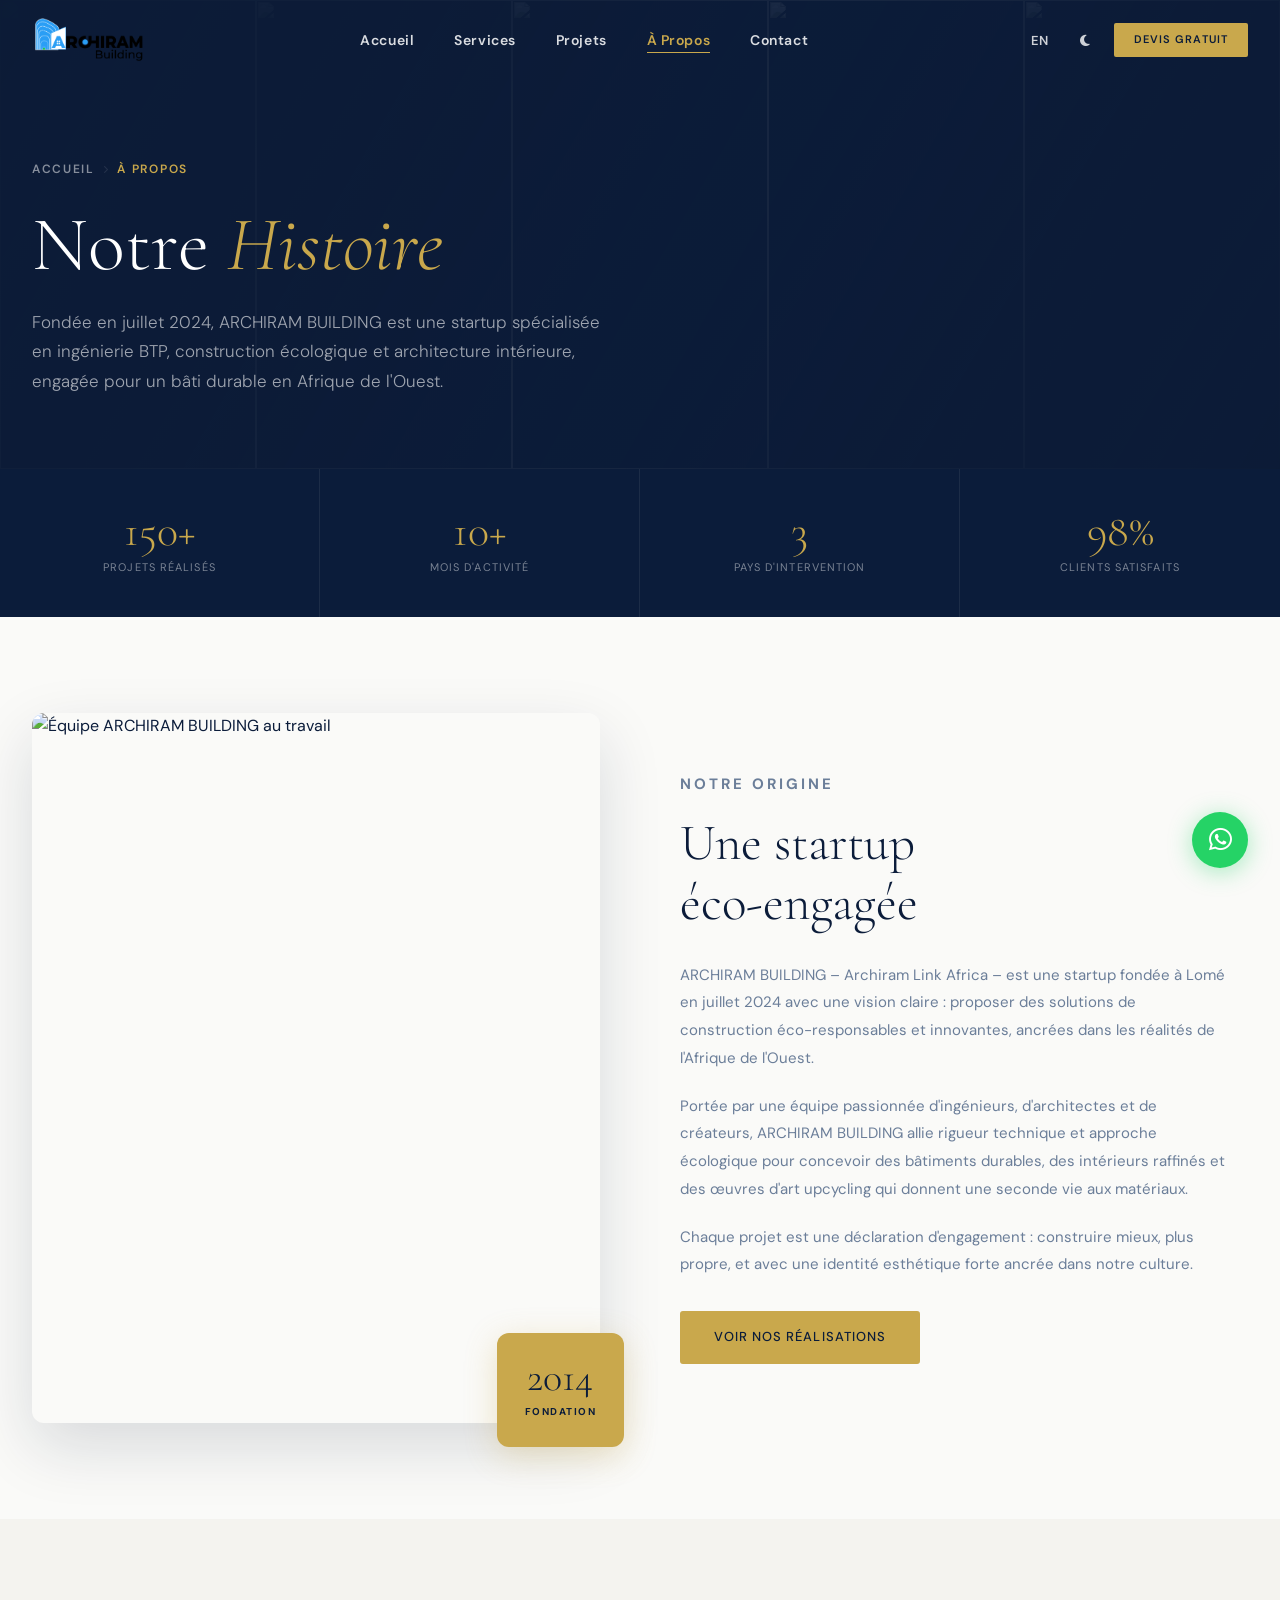
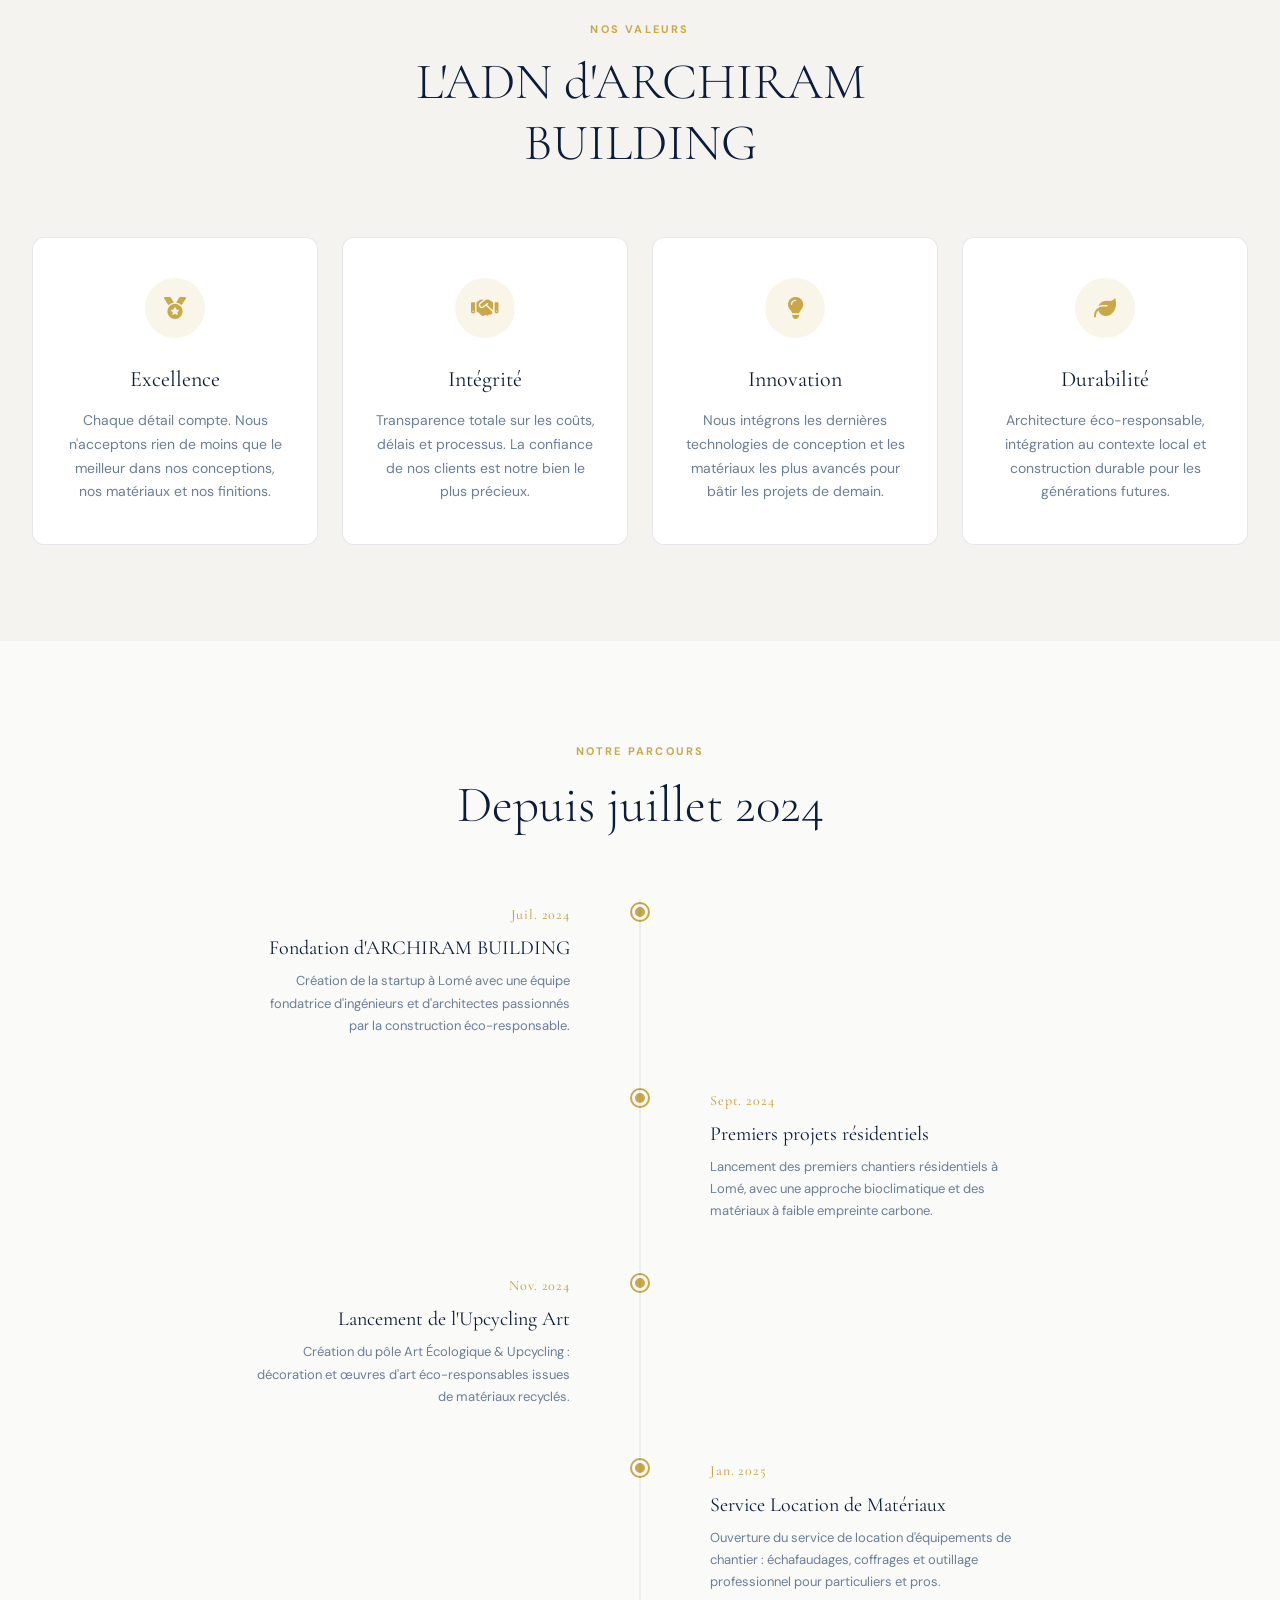
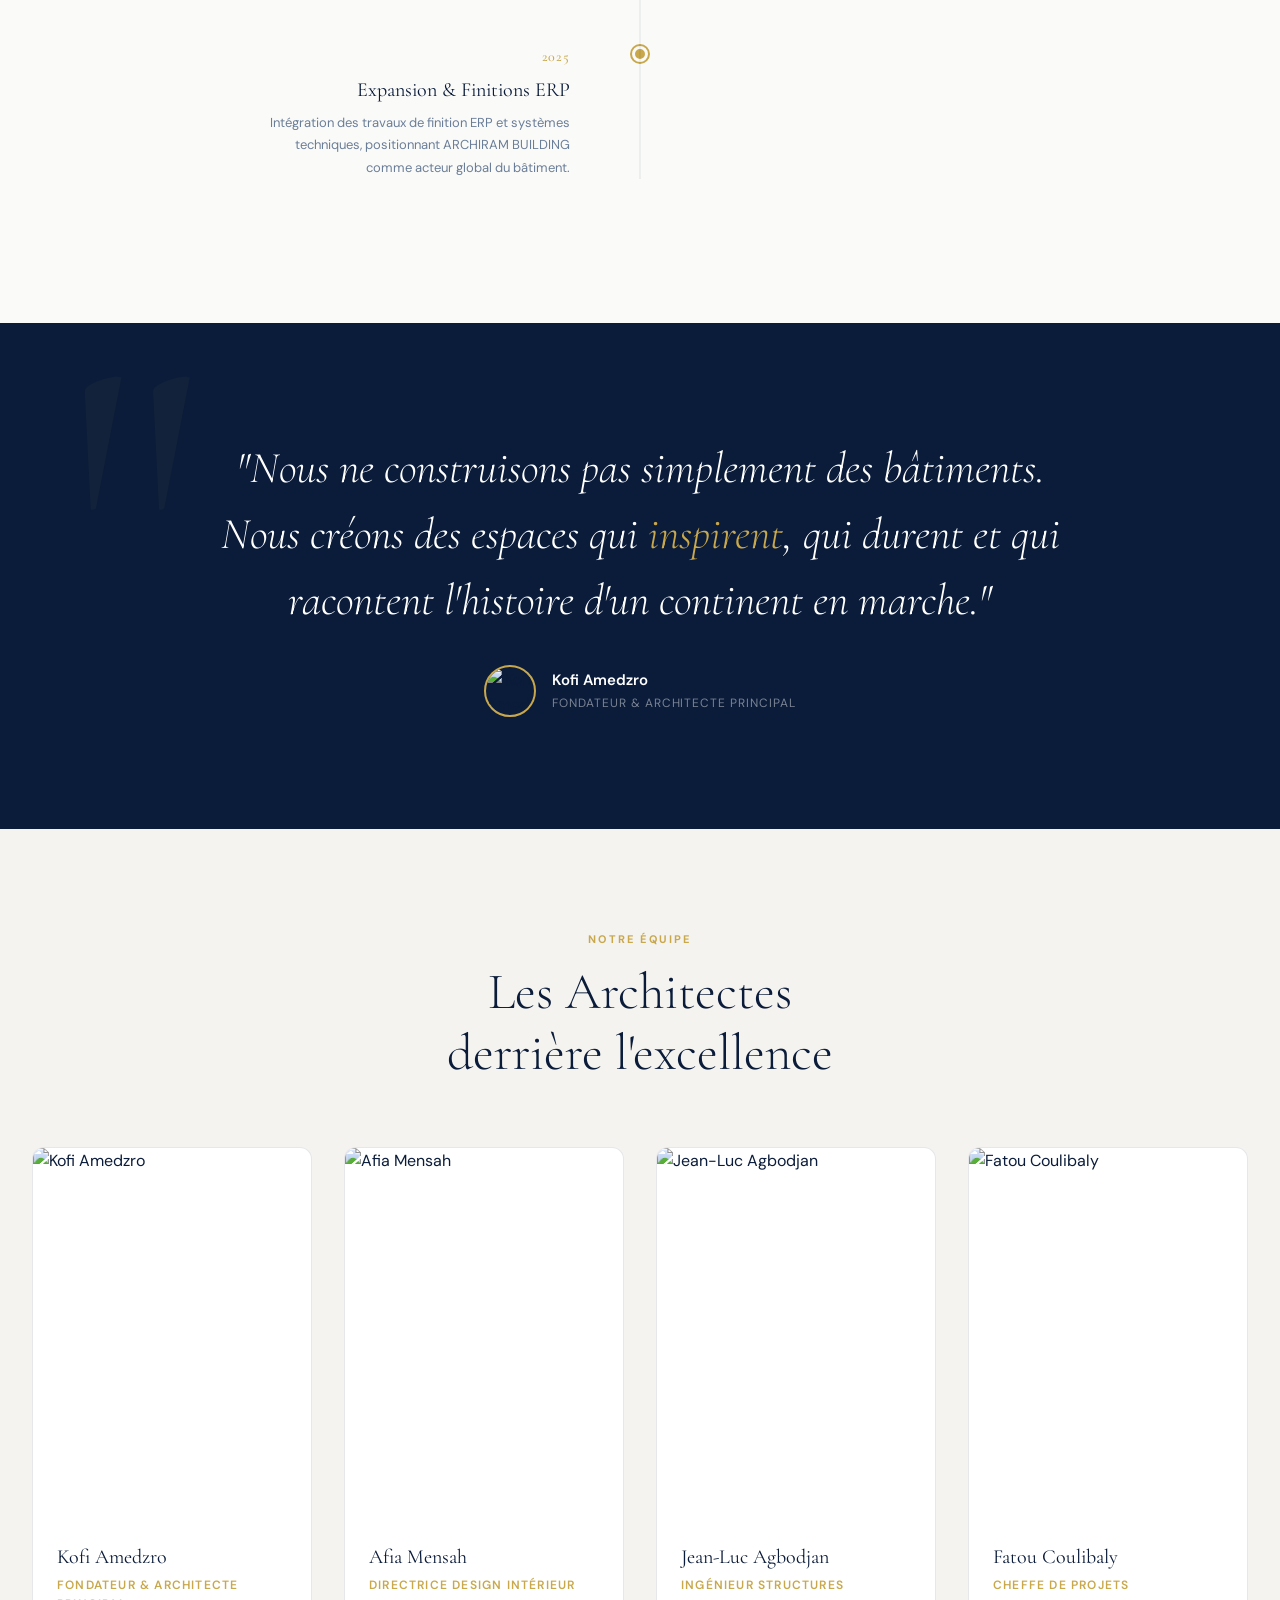
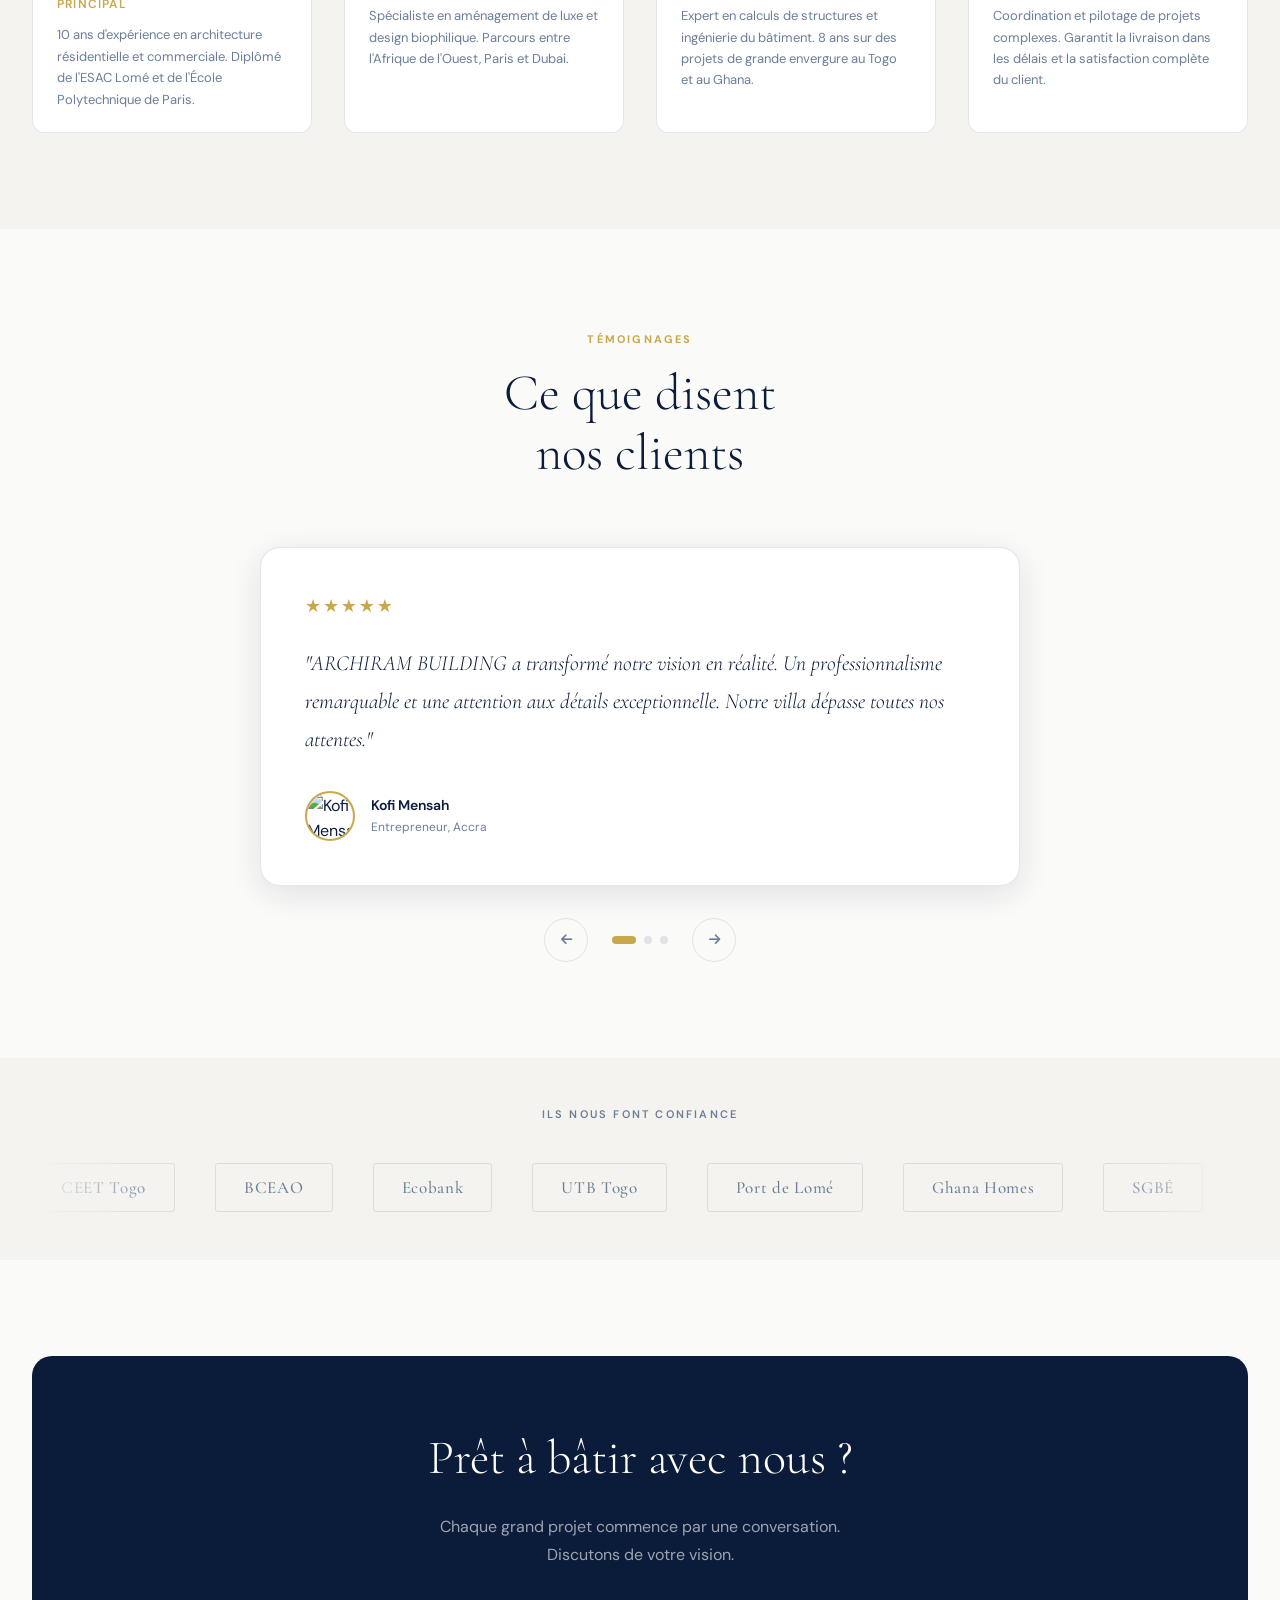
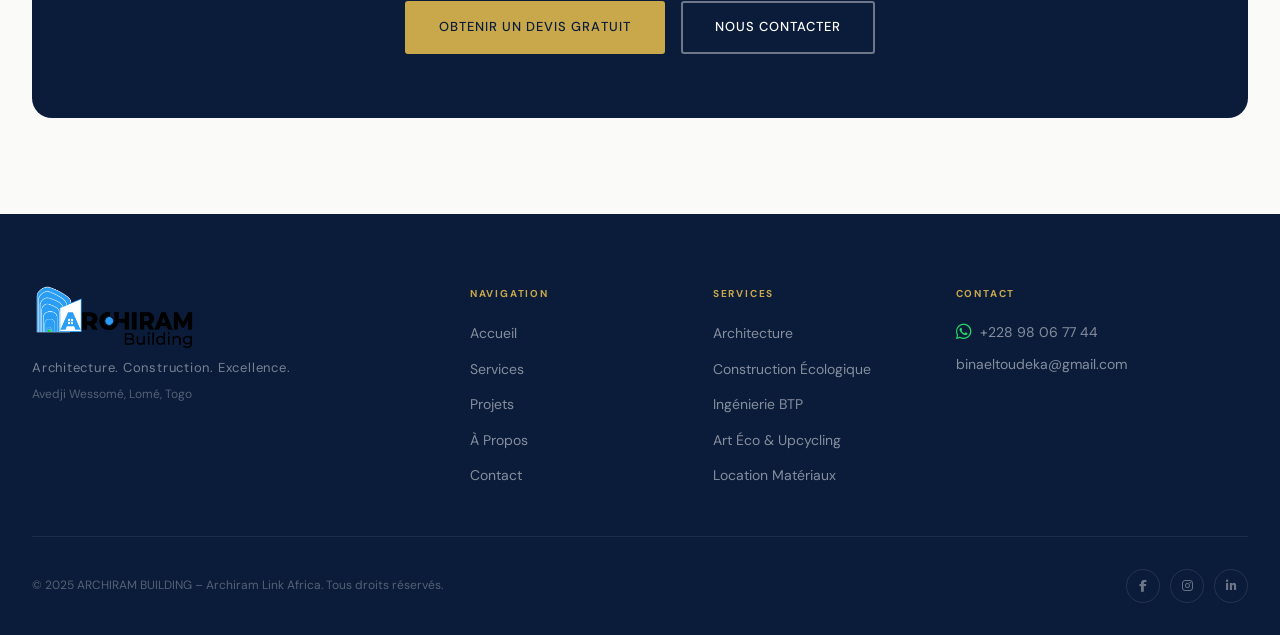
==== about.html @ 9fea37b0 "add logo" ====
<!DOCTYPE html>
<html lang="fr" data-theme="light">
<head>
  <meta charset="UTF-8">
  <meta name="viewport" content="width=device-width, initial-scale=1.0">
  <meta name="description" content="À propos d'ARCHIRAM BUILDING – Archiram Link Africa. Découvrez notre histoire, nos valeurs, notre équipe et notre vision pour l'architecture en Afrique de l'Ouest.">
  <title>À Propos — ARCHIRAM BUILDING</title>
  <link rel="preconnect" href="https://fonts.googleapis.com">
  <link rel="preconnect" href="https://fonts.gstatic.com" crossorigin>
  <link href="https://fonts.googleapis.com/css2?family=Cormorant+Garamond:ital,wght@0,300;0,400;0,500;0,600;0,700;1,300;1,400;1,500&family=DM+Sans:wght@300;400;500;600;700&display=swap" rel="stylesheet">
  <link rel="stylesheet" href="https://cdnjs.cloudflare.com/ajax/libs/font-awesome/6.4.0/css/all.min.css">
  <link rel="stylesheet" href="style.css">
  <style>
    /* ── ABOUT PAGE HERO ── */
    .about-hero {
      position: relative;
      padding: calc(var(--nav-h) + 5rem) 0 4.5rem;
      background: var(--navy);
      overflow: hidden;
    }
    .about-hero-mosaic {
      position: absolute; inset: 0;
      display: grid;
      grid-template-columns: repeat(5, 1fr);
      opacity: .13;
      filter: saturate(.25);
    }
    .about-hero-mosaic img { width:100%; height:100%; object-fit:cover; }
    .about-hero-mosaic::after {
      content:'';
      position: absolute; inset: 0;
      background: linear-gradient(120deg, var(--navy) 0%, rgba(11,28,58,.5) 55%, var(--navy) 100%);
    }
    .about-hero .page-hero-inner { position:relative; z-index:1; }
    .about-hero .page-h1 em { color:var(--gold); font-style:italic; }

    /* ── BREADCRUMB ── */
    .breadcrumb {
      display:flex; align-items:center; gap:.5rem;
      font-size:.75rem; color:rgba(255,255,255,.5); margin-bottom:1.5rem;
    }
    .breadcrumb a { color:rgba(255,255,255,.5); transition:color var(--dur); }
    .breadcrumb a:hover { color:var(--gold); }
    .breadcrumb .sep { font-size:.5rem; opacity:.4; }
    .breadcrumb .cur { color:var(--gold); }
    .page-h1 {
      font-family:var(--font-d); font-size:clamp(2.75rem,6vw,5rem);
      font-weight:300; line-height:1.1; color:#fff; margin-bottom:1.25rem;
    }
    .page-sub {
      font-size:1.0625rem; color:rgba(255,255,255,.6);
      max-width:580px; line-height:1.75; font-weight:300;
    }

    /* ── STATS STRIP ── */
    .about-stats-strip {
      background: var(--navy);
      display: grid;
      grid-template-columns: repeat(4, 1fr);
      text-align: center;
    }
    .ass-item {
      padding: 2.5rem 1rem;
      border-right: 1px solid rgba(255,255,255,.07);
    }
    .ass-item:last-child { border-right: none; }
    .ass-n {
      font-family:var(--font-d); font-size:2.75rem;
      font-weight:300; color:var(--gold); display:block; line-height:1;
    }
    .ass-l {
      font-size:.6875rem; color:rgba(255,255,255,.45);
      letter-spacing:.1em; text-transform:uppercase; margin-top:.375rem; display:block;
    }

    /* ── HISTOIRE (split) ── */
    .histoire-grid {
      display: grid;
      grid-template-columns: 1fr 1fr;
      gap: 5rem;
      align-items: center;
    }
    .histoire-img-wrap {
      position: relative;
    }
    .histoire-img-wrap img {
      width:100%; border-radius:var(--radius); box-shadow:var(--sh-lg);
      aspect-ratio:4/5; object-fit:cover;
    }
    .histoire-badge {
      position:absolute; bottom:-1.5rem; right:-1.5rem;
      background:var(--gold); color:var(--navy);
      padding:1.5rem 1.75rem; border-radius:var(--radius);
      text-align:center; box-shadow:var(--gold-glow);
    }
    .histoire-badge strong {
      display:block; font-family:var(--font-d);
      font-size:2.5rem; font-weight:300; line-height:1;
    }
    .histoire-badge span {
      font-size:.625rem; font-weight:700;
      letter-spacing:.15em; text-transform:uppercase;
    }
    .histoire-body { padding-right:1rem; }
    .histoire-body .sec-tag { text-align:left; display:block; margin-bottom:.875rem; }
    .histoire-body .sec-title { text-align:left; margin-bottom:1.75rem; }
    .histoire-body p {
      font-size:.9375rem; color:var(--text-3); line-height:1.85; margin-bottom:1.25rem;
    }
    .histoire-body p:last-of-type { margin-bottom:2rem; }
    .histoire-body .btn { display:inline-flex; }

    /* ── VALEURS ── */
    .valeurs-grid {
      display: grid;
      grid-template-columns: repeat(4, 1fr);
      gap: 1.5rem;
    }
    .valeur-card {
      padding: 2.5rem 2rem;
      background: var(--surface);
      border: 1px solid var(--border);
      border-radius: var(--radius);
      text-align: center;
      transition: all .4s var(--ease);
      position: relative; overflow: hidden;
    }
    .valeur-card::before {
      content:''; position:absolute; inset:0;
      background:linear-gradient(135deg,var(--gold-light),transparent);
      opacity:0; transition:opacity .4s;
    }
    .valeur-card:hover { transform:translateY(-8px); box-shadow:var(--sh-lg); border-color:var(--gold); }
    .valeur-card:hover::before { opacity:1; }
    .valeur-icon {
      width:60px; height:60px; border-radius:50%;
      background:var(--gold-light);
      display:flex; align-items:center; justify-content:center;
      font-size:1.375rem; color:var(--gold);
      margin:0 auto 1.5rem;
      transition: all .3s;
    }
    .valeur-card:hover .valeur-icon { background:var(--gold); color:var(--navy); transform:scale(1.08); }
    .valeur-card h4 {
      font-family:var(--font-d); font-size:1.375rem;
      font-weight:400; color:var(--text); margin-bottom:.75rem;
    }
    .valeur-card p { font-size:.875rem; color:var(--text-3); line-height:1.7; }

    /* ── EQUIPE ── */
    .equipe-grid {
      display: grid;
      grid-template-columns: repeat(4, 1fr);
      gap: 2rem;
    }
    .team-card {
      background: var(--surface);
      border: 1px solid var(--border);
      border-radius: var(--radius);
      overflow: hidden;
      transition: all .4s var(--ease);
    }
    .team-card:hover { transform:translateY(-6px); box-shadow:var(--sh-lg); }
    .team-img {
      aspect-ratio: 3/4;
      overflow: hidden;
      position: relative;
    }
    .team-img img {
      width:100%; height:100%; object-fit:cover; object-position:top center;
      transition: transform .6s var(--ease);
    }
    .team-card:hover .team-img img { transform:scale(1.06); }
    .team-overlay {
      position:absolute; inset:0;
      background:linear-gradient(to top, rgba(11,28,58,.9) 0%, transparent 50%);
      opacity:0; transition:opacity .4s;
      display:flex; align-items:flex-end; padding:1.5rem;
    }
    .team-card:hover .team-overlay { opacity:1; }
    .team-social { display:flex; gap:.5rem; }
    .team-social a {
      width:34px; height:34px; border-radius:50%;
      background:rgba(255,255,255,.15); color:#fff;
      display:flex; align-items:center; justify-content:center;
      font-size:.75rem; transition:all .3s; backdrop-filter:blur(4px);
    }
    .team-social a:hover { background:var(--gold); color:var(--navy); }
    .team-info { padding:1.375rem 1.5rem; }
    .team-name {
      font-family:var(--font-d); font-size:1.25rem;
      font-weight:400; color:var(--text); margin-bottom:.2rem;
    }
    .team-role {
      font-size:.75rem; font-weight:600; letter-spacing:.1em;
      text-transform:uppercase; color:var(--gold); margin-bottom:.625rem;
    }
    .team-bio { font-size:.8125rem; color:var(--text-3); line-height:1.65; }

    /* ── VISION (full-width quote) ── */
    .vision-section {
      background: var(--navy);
      padding: 7rem 0;
      position: relative; overflow: hidden;
    }
    .vision-section::before {
      content: '"';
      position: absolute; top:-2rem; left:5%;
      font-family: var(--font-d);
      font-size: 30rem; line-height:1;
      color: rgba(201,168,76,.04);
      pointer-events:none;
    }
    .vision-inner {
      max-width: 860px; margin:0 auto;
      text-align: center; position:relative; z-index:1;
    }
    .vision-quote {
      font-family:var(--font-d); font-size:clamp(1.75rem,3.5vw,2.75rem);
      font-weight:300; font-style:italic; color:#fff; line-height:1.5;
      margin-bottom:2rem;
    }
    .vision-quote em { color:var(--gold); font-style:inherit; }
    .vision-author {
      display:flex; align-items:center; justify-content:center; gap:1rem;
    }
    .vision-author img {
      width:52px; height:52px; border-radius:50%;
      object-fit:cover; border:2px solid var(--gold);
    }
    .vision-author-name { font-weight:600; color:#fff; font-size:.9375rem; text-align:left; }
    .vision-author-role {
      font-size:.75rem; color:rgba(255,255,255,.45);
      letter-spacing:.08em; text-transform:uppercase; margin-top:2px;
    }

    /* ── TEMOIGNAGES ── */
    .testi-wrap { max-width:760px; margin:0 auto; }

    /* ── TIMELINE (Notre parcours) ── */
    .timeline {
      position: relative;
      max-width: 780px;
      margin: 0 auto;
    }
    .timeline::before {
      content:'';
      position:absolute; top:0; bottom:0; left:50%;
      width:1px; background:var(--border);
      transform:translateX(-50%);
    }
    .tl-item {
      display:grid; grid-template-columns:1fr 60px 1fr;
      gap:0; margin-bottom:3rem; align-items:start;
    }
    .tl-body-left { text-align:right; padding-right:2.5rem; padding-top:.3rem; }
    .tl-body-right { text-align:left; padding-left:2.5rem; padding-top:.3rem; }
    .tl-body-empty { }
    .tl-dot-col {
      display:flex; flex-direction:column; align-items:center;
    }
    .tl-dot {
      width:16px; height:16px; border-radius:50%;
      background:var(--gold); border:3px solid var(--bg);
      box-shadow:0 0 0 2px var(--gold); flex-shrink:0; margin-top:.3rem;
    }
    .tl-year {
      font-family:var(--font-d); font-size:.875rem; font-weight:500;
      color:var(--gold); letter-spacing:.06em; margin-bottom:.375rem; display:block;
    }
    .tl-title {
      font-family:var(--font-d); font-size:1.25rem;
      font-weight:400; color:var(--text); margin-bottom:.375rem;
    }
    .tl-desc { font-size:.8125rem; color:var(--text-3); line-height:1.7; }

    /* ── CTA BANNER ── */
    .cta-banner {
      background: var(--navy);
      border-radius: 1.25rem;
      padding: 4rem 3rem;
      text-align: center;
      position: relative; overflow:hidden;
    }
    .cta-banner::before {
      content:'';
      position:absolute; inset:0;
      background: radial-gradient(ellipse 80% 80% at 50% 120%, rgba(201,168,76,.18) 0%, transparent 70%);
    }
    .cta-banner > * { position:relative; z-index:1; }
    .cta-banner h2 {
      font-family:var(--font-d); font-size:clamp(2rem,4vw,3rem);
      font-weight:300; color:#fff; margin-bottom:1rem;
    }
    .cta-banner p { color:rgba(255,255,255,.6); font-size:1rem; margin-bottom:2rem; }
    .cta-actions { display:flex; gap:1rem; justify-content:center; flex-wrap:wrap; }

    /* ── RESPONSIVE ── */
    @media (max-width:1100px) {
      .valeurs-grid { grid-template-columns:repeat(2,1fr); }
      .equipe-grid { grid-template-columns:repeat(2,1fr); }
      .histoire-grid { grid-template-columns:1fr; gap:3rem; }
      .histoire-img-wrap { max-width:520px; }
      .histoire-badge { bottom:-1rem; right:-.75rem; }
    }
    @media (max-width:768px) {
      .about-stats-strip { grid-template-columns:repeat(2,1fr); }
      .ass-item { border-bottom:1px solid rgba(255,255,255,.07); }
      .timeline::before { left:0; }
      .tl-item { grid-template-columns:32px 1fr; }
      .tl-body-left { display:none; }
      .tl-body-right { padding-left:1.5rem; }
      .tl-dot-col { align-items:flex-start; }
    }
    @media (max-width:580px) {
      .valeurs-grid { grid-template-columns:1fr; }
      .equipe-grid { grid-template-columns:1fr; }
      .about-stats-strip { grid-template-columns:1fr 1fr; }
      .histoire-img-wrap { max-width:100%; }
    }
  </style>
</head>
<body>

<script>
window.PAGE_LANG = {
  fr: {
    nav_home:'Accueil', nav_services:'Services', nav_projects:'Projets', nav_about:'À Propos', nav_contact:'Contact', nav_cta:'Devis gratuit',
    ph_title:'Notre <em>Histoire</em>',
    ph_sub:'Fondée en juillet 2024, ARCHIRAM BUILDING est une startup spécialisée en ingénierie BTP, construction écologique et architecture intérieure, engagée pour un bâti durable en Afrique de l\'Ouest.',
    ass1:'Projets réalisés', ass2:'Mois d\'activité', ass3:'Pays d\'intervention', ass4:'Clients satisfaits',
    hist_tag:'Notre Origine', hist_title:'Une startup\néco-engagée',
    hist_p1:'ARCHIRAM BUILDING – Archiram Link Africa – est une startup fondée à Lomé en juillet 2024 avec une vision claire : proposer des solutions de construction éco-responsables et innovantes, ancrées dans les réalités de l\'Afrique de l\'Ouest.',
    hist_p2:'Portée par une équipe passionnée d\'ingénieurs, d\'architectes et de créateurs, ARCHIRAM BUILDING allie rigueur technique et approche écologique pour concevoir des bâtiments durables, des intérieurs raffinés et des œuvres d\'art upcycling qui donnent une seconde vie aux matériaux.',
    hist_p3:'Chaque projet est une déclaration d\'engagement : construire mieux, plus propre, et avec une identité esthétique forte ancrée dans notre culture.',
    hist_cta:'Voir nos réalisations',
    val_tag:'Nos Valeurs', val_title:'L\'ADN d\'ARCHIRAM BUILDING',
    val1_title:'Excellence', val1_desc:'Chaque détail compte. Nous n\'acceptons rien de moins que le meilleur dans nos conceptions, nos matériaux et nos finitions.',
    val2_title:'Intégrité', val2_desc:'Transparence totale sur les coûts, délais et processus. La confiance de nos clients est notre bien le plus précieux.',
    val3_title:'Innovation', val3_desc:'Nous intégrons les dernières technologies de conception et les matériaux les plus avancés pour bâtir les projets de demain.',
    val4_title:'Durabilité', val4_desc:'Architecture éco-responsable, intégration au contexte local et construction durable pour les générations futures.',
    team_tag:'Notre Équipe', team_title:'Les Architectes\nderrière l\'excellence',
    tm1_name:'Kofi Amedzro', tm1_role:'Fondateur & Architecte Principal', tm1_bio:'10 ans d\'expérience en architecture résidentielle et commerciale. Diplômé de l\'ESAC Lomé et de l\'École Polytechnique de Paris.',
    tm2_name:'Afia Mensah', tm2_role:'Directrice Design Intérieur', tm2_bio:'Spécialiste en aménagement de luxe et design biophilique. Parcours entre l\'Afrique de l\'Ouest, Paris et Dubai.',
    tm3_name:'Jean-Luc Agbodjan', tm3_role:'Ingénieur Structures', tm3_bio:'Expert en calculs de structures et ingénierie du bâtiment. 8 ans sur des projets de grande envergure au Togo et au Ghana.',
    tm4_name:'Fatou Coulibaly', tm4_role:'Cheffe de Projets', tm4_bio:'Coordination et pilotage de projets complexes. Garantit la livraison dans les délais et la satisfaction complète du client.',
    parc_tag:'Notre Parcours', parc_title:'Depuis juillet 2024',
    vis_quote:'"Nous ne construisons pas simplement des bâtiments. Nous créons des espaces qui <em>inspirent</em>, qui durent et qui racontent l\'histoire d\'un continent en marche."',
    vis_author:'Kofi Amedzro', vis_role:'Fondateur & Architecte Principal',
    testi_tag:'Témoignages', testi_title:'Ce que disent\nnos clients',
    t1_quote:'"ARCHIRAM BUILDING a transformé notre vision en réalité. Un professionnalisme remarquable et une attention aux détails exceptionnelle. Notre villa dépasse toutes nos attentes."',
    t1_role:'Entrepreneur, Accra',
    t2_quote:'"De la conception aux finitions, l\'équipe ALA a su comprendre et sublimer notre projet d\'entreprise. Je recommande à 100% pour tout projet d\'envergure."',
    t2_role:'Directrice, Lomé',
    t3_quote:'"Notre siège social est devenu une carte de visite architecturale. ALA maîtrise parfaitement la fusion entre fonctionnalité et esthétique contemporaine."',
    t3_role:'PDG, Lomé',
    partners_label:'Ils nous font confiance',
    cta_title:'Prêt à bâtir avec nous ?',
    cta_sub:'Chaque grand projet commence par une conversation. Discutons de votre vision.',
    cta_btn1:'Obtenir un devis gratuit', cta_btn2:'Nous contacter'
  },
  en: {
    nav_home:'Home', nav_services:'Services', nav_projects:'Projects', nav_about:'About', nav_contact:'Contact', nav_cta:'Free Quote',
    ph_title:'Our <em>Story</em>',
    ph_sub:'Founded in July 2024, ARCHIRAM BUILDING is a startup specialising in civil engineering, ecological construction and interior architecture, committed to sustainable building across West Africa.',
    ass1:'Projects delivered', ass2:'Months of activity', ass3:'Countries', ass4:'Satisfied clients',
    hist_tag:'Our Origin', hist_title:'An eco-committed\nstartup',
    hist_p1:'ARCHIRAM BUILDING – Archiram Link Africa – is a startup founded in Lomé in July 2024 with a clear vision: to provide eco-responsible and innovative construction solutions rooted in the realities of West Africa.',
    hist_p2:'Driven by a passionate team of engineers, architects and creators, ARCHIRAM BUILDING combines technical rigour with an ecological approach to design durable buildings, refined interiors and upcycling artworks that give materials a second life.',
    hist_p3:'Every project is a statement of commitment: to build better, cleaner, and with a strong aesthetic identity rooted in our culture.',
    hist_cta:'View our portfolio',
    val_tag:'Our Values', val_title:'The DNA of ARCHIRAM BUILDING',
    val1_title:'Excellence', val1_desc:'Every detail matters. We accept nothing less than the best in our designs, materials and finishes.',
    val2_title:'Integrity', val2_desc:'Full transparency on costs, timelines and process. Our clients\' trust is our most valuable asset.',
    val3_title:'Innovation', val3_desc:'We integrate the latest design technologies and most advanced materials to build the projects of tomorrow.',
    val4_title:'Sustainability', val4_desc:'Eco-responsible architecture, local contextual integration and sustainable construction for future generations.',
    team_tag:'Our Team', team_title:'The Architects\nbehind excellence',
    tm1_name:'Kofi Amedzro', tm1_role:'Founder & Lead Architect', tm1_bio:'10 years of experience in residential and commercial architecture. Graduate of ESAC Lomé and École Polytechnique de Paris.',
    tm2_name:'Afia Mensah', tm2_role:'Interior Design Director', tm2_bio:'Specialist in luxury fit-out and biophilic design. Career spanning West Africa, Paris and Dubai.',
    tm3_name:'Jean-Luc Agbodjan', tm3_role:'Structural Engineer', tm3_bio:'Expert in structural calculations and building engineering. 8 years on large-scale projects across Togo and Ghana.',
    tm4_name:'Fatou Coulibaly', tm4_role:'Project Manager', tm4_bio:'Coordination and management of complex projects. Ensures on-time delivery and complete client satisfaction.',
    parc_tag:'Our Journey', parc_title:'Since July 2024',
    vis_quote:'"We don\'t just build buildings. We create spaces that <em>inspire</em>, that endure and that tell the story of a continent on the move."',
    vis_author:'Kofi Amedzro', vis_role:'Founder & Lead Architect',
    testi_tag:'Testimonials', testi_title:'What our clients\nare saying',
    t1_quote:'"ARCHIRAM BUILDING turned our vision into reality. Remarkable professionalism and exceptional attention to detail. Our villa exceeds every expectation."',
    t1_role:'Entrepreneur, Accra',
    t2_quote:'"From concept to finish, the ALA team understood and elevated our project. I recommend them 100% for any major project."',
    t2_role:'Director, Lomé',
    t3_quote:'"Our headquarters has become an architectural calling card. ALA perfectly masters the fusion of functionality and contemporary aesthetics."',
    t3_role:'CEO, Lomé',
    partners_label:'They trust us',
    cta_title:'Ready to build with us?',
    cta_sub:'Every great project begins with a conversation. Let\'s discuss your vision.',
    cta_btn1:'Get a free quote', cta_btn2:'Contact us'
  }
};
</script>

<!-- Navbar -->
<nav id="navbar">
  <div class="nav-container">
    <a href="index.html" class="nav-logo"><img src="assets/LOGO Archi.png" alt="ARCHIRAM BUILDING"></a>
    <ul class="nav-links" id="navLinks">
      <li><a href="index.html" class="nav-link" data-i18n="nav_home">Accueil</a></li>
      <li><a href="services.html" class="nav-link" data-i18n="nav_services">Services</a></li>
      <li><a href="projects.html" class="nav-link" data-i18n="nav_projects">Projets</a></li>
      <li><a href="about.html" class="nav-link active" data-i18n="nav_about">À Propos</a></li>
      <li><a href="contact.html" class="nav-link" data-i18n="nav_contact">Contact</a></li>
    </ul>
    <div class="nav-actions">
      <button class="lang-btn" id="langToggle" aria-label="Switch language"><span id="langLabel">EN</span></button>
      <button class="theme-btn" id="themeToggle" aria-label="Toggle theme"><i class="fas fa-moon" id="themeIcon"></i></button>
      <a href="devis.html" class="nav-cta" data-i18n="nav_cta">Devis gratuit</a>
      <button class="hamburger" id="hamburger" aria-label="Menu"><span></span><span></span><span></span></button>
    </div>
  </div>
</nav>

<!-- Hero -->
<section class="about-hero">
  <div class="about-hero-mosaic" aria-hidden="true">
    <img src="https://images.unsplash.com/photo-1503387762-592deb58ef4e?w=400&q=60" alt="">
    <img src="https://images.unsplash.com/photo-1600607687939-ce8a6c25118c?w=400&q=60" alt="">
    <img src="https://images.unsplash.com/photo-1618221195710-dd6b41faaea6?w=400&q=60" alt="">
    <img src="https://images.unsplash.com/photo-1486325212027-8081e485255e?w=400&q=60" alt="">
    <img src="https://images.unsplash.com/photo-1545324418-cc1a3fa10c00?w=400&q=60" alt="">
  </div>
  <div class="container">
    <div class="page-hero-inner">
      <nav class="breadcrumb" aria-label="Fil d'Ariane">
        <a href="index.html">Accueil</a>
        <span class="sep"><i class="fas fa-chevron-right"></i></span>
        <span class="cur" data-i18n="nav_about">À Propos</span>
      </nav>
      <h1 class="page-h1" data-i18n="ph_title">Notre <em>Histoire</em></h1>
      <p class="page-sub" data-i18n="ph_sub">Depuis 2014, ARCHIRAM BUILDING façonne le paysage architectural de l'Afrique de l'Ouest avec passion, rigueur et une quête permanente d'excellence.</p>
    </div>
  </div>
</section>

<!-- Stats Strip -->
<div class="about-stats-strip">
  <div class="ass-item"><span class="ass-n">150+</span><span class="ass-l" data-i18n="ass1">Projets réalisés</span></div>
  <div class="ass-item"><span class="ass-n">10+</span><span class="ass-l" data-i18n="ass2">Années d'expérience</span></div>
  <div class="ass-item"><span class="ass-n">3</span><span class="ass-l" data-i18n="ass3">Pays d'intervention</span></div>
  <div class="ass-item"><span class="ass-n">98%</span><span class="ass-l" data-i18n="ass4">Clients satisfaits</span></div>
</div>

<!-- Notre Histoire -->
<section class="section">
  <div class="container">
    <div class="histoire-grid">
      <div class="histoire-img-wrap reveal">
        <img src="https://images.unsplash.com/photo-1503387762-592deb58ef4e?w=900&q=80" alt="Équipe ARCHIRAM BUILDING au travail" loading="lazy">
        <div class="histoire-badge">
          <strong>2014</strong>
          <span>Fondation</span>
        </div>
      </div>
      <div class="histoire-body reveal" style="--d:150ms">
        <p class="sec-tag" data-i18n="hist_tag">Notre Origine</p>
        <h2 class="sec-title" data-i18n="hist_title">Bâtir l'Afrique<br>de demain</h2>
        <p data-i18n="hist_p1">ARCHIRAM BUILDING – Archiram Link Africa – est une startup fondée à Lomé en juillet 2024 avec une vision claire : proposer des solutions de construction éco-responsables et innovantes, ancrées dans les réalités de l'Afrique de l'Ouest.</p>
        <p data-i18n="hist_p2">Portée par une équipe passionnée d'ingénieurs, d'architectes et de créateurs, ARCHIRAM BUILDING allie rigueur technique et approche écologique pour concevoir des bâtiments durables, des intérieurs raffinés et des œuvres d'art upcycling qui donnent une seconde vie aux matériaux.</p>
        <p data-i18n="hist_p3">Chaque projet est une déclaration d'engagement : construire mieux, plus propre, et avec une identité esthétique forte ancrée dans notre culture.</p>
        <a href="projects.html" class="btn btn-primary" data-i18n="hist_cta">Voir nos réalisations</a>
      </div>
    </div>
  </div>
</section>

<!-- Nos Valeurs -->
<section class="section section-alt">
  <div class="container">
    <div class="sec-header reveal">
      <p class="sec-tag" data-i18n="val_tag">Nos Valeurs</p>
      <h2 class="sec-title" data-i18n="val_title">L'ADN d'ARCHIRAM BUILDING</h2>
    </div>
    <div class="valeurs-grid">
      <div class="valeur-card reveal" style="--d:0ms">
        <div class="valeur-icon"><i class="fas fa-medal"></i></div>
        <h4 data-i18n="val1_title">Excellence</h4>
        <p data-i18n="val1_desc">Chaque détail compte. Nous n'acceptons rien de moins que le meilleur dans nos conceptions, nos matériaux et nos finitions.</p>
      </div>
      <div class="valeur-card reveal" style="--d:80ms">
        <div class="valeur-icon"><i class="fas fa-handshake"></i></div>
        <h4 data-i18n="val2_title">Intégrité</h4>
        <p data-i18n="val2_desc">Transparence totale sur les coûts, délais et processus. La confiance de nos clients est notre bien le plus précieux.</p>
      </div>
      <div class="valeur-card reveal" style="--d:160ms">
        <div class="valeur-icon"><i class="fas fa-lightbulb"></i></div>
        <h4 data-i18n="val3_title">Innovation</h4>
        <p data-i18n="val3_desc">Nous intégrons les dernières technologies de conception et les matériaux les plus avancés pour bâtir les projets de demain.</p>
      </div>
      <div class="valeur-card reveal" style="--d:240ms">
        <div class="valeur-icon"><i class="fas fa-leaf"></i></div>
        <h4 data-i18n="val4_title">Durabilité</h4>
        <p data-i18n="val4_desc">Architecture éco-responsable, intégration au contexte local et construction durable pour les générations futures.</p>
      </div>
    </div>
  </div>
</section>

<!-- Notre Parcours (Timeline) -->
<section class="section">
  <div class="container">
    <div class="sec-header reveal">
      <p class="sec-tag" data-i18n="parc_tag">Notre Parcours</p>
      <h2 class="sec-title" data-i18n="parc_title">Depuis juillet 2024</h2>
    </div>
    <div class="timeline reveal">
      <div class="tl-item">
        <div class="tl-body-left">
          <span class="tl-year">Juil. 2024</span>
          <p class="tl-title">Fondation d'ARCHIRAM BUILDING</p>
          <p class="tl-desc">Création de la startup à Lomé avec une équipe fondatrice d'ingénieurs et d'architectes passionnés par la construction éco-responsable.</p>
        </div>
        <div class="tl-dot-col"><div class="tl-dot"></div></div>
        <div class="tl-body-right tl-body-empty"></div>
      </div>
      <div class="tl-item">
        <div class="tl-body-left tl-body-empty"></div>
        <div class="tl-dot-col"><div class="tl-dot"></div></div>
        <div class="tl-body-right">
          <span class="tl-year">Sept. 2024</span>
          <p class="tl-title">Premiers projets résidentiels</p>
          <p class="tl-desc">Lancement des premiers chantiers résidentiels à Lomé, avec une approche bioclimatique et des matériaux à faible empreinte carbone.</p>
        </div>
      </div>
      <div class="tl-item">
        <div class="tl-body-left">
          <span class="tl-year">Nov. 2024</span>
          <p class="tl-title">Lancement de l'Upcycling Art</p>
          <p class="tl-desc">Création du pôle Art Écologique &amp; Upcycling : décoration et œuvres d'art éco-responsables issues de matériaux recyclés.</p>
        </div>
        <div class="tl-dot-col"><div class="tl-dot"></div></div>
        <div class="tl-body-right tl-body-empty"></div>
      </div>
      <div class="tl-item">
        <div class="tl-body-left tl-body-empty"></div>
        <div class="tl-dot-col"><div class="tl-dot"></div></div>
        <div class="tl-body-right">
          <span class="tl-year">Jan. 2025</span>
          <p class="tl-title">Service Location de Matériaux</p>
          <p class="tl-desc">Ouverture du service de location d'équipements de chantier : échafaudages, coffrages et outillage professionnel pour particuliers et pros.</p>
        </div>
      </div>
      <div class="tl-item">
        <div class="tl-body-left">
          <span class="tl-year">2025</span>
          <p class="tl-title">Expansion &amp; Finitions ERP</p>
          <p class="tl-desc">Intégration des travaux de finition ERP et systèmes techniques, positionnant ARCHIRAM BUILDING comme acteur global du bâtiment.</p>
        </div>
        <div class="tl-dot-col"><div class="tl-dot"></div></div>
        <div class="tl-body-right tl-body-empty"></div>
      </div>
    </div>
  </div>
</section>

<!-- Vision Quote -->
<section class="vision-section">
  <div class="container">
    <div class="vision-inner reveal">
      <p class="vision-quote" data-i18n="vis_quote">"Nous ne construisons pas simplement des bâtiments. Nous créons des espaces qui <em>inspirent</em>, qui durent et qui racontent l'histoire d'un continent en marche."</p>
      <div class="vision-author">
        <img src="https://images.unsplash.com/photo-1507003211169-0a1dd7228f2d?w=120&q=80" alt="Kofi Amedzro" loading="lazy">
        <div>
          <p class="vision-author-name" data-i18n="vis_author">Kofi Amedzro</p>
          <p class="vision-author-role" data-i18n="vis_role">Fondateur &amp; Architecte Principal</p>
        </div>
      </div>
    </div>
  </div>
</section>

<!-- Notre Équipe -->
<section class="section section-alt">
  <div class="container">
    <div class="sec-header reveal">
      <p class="sec-tag" data-i18n="team_tag">Notre Équipe</p>
      <h2 class="sec-title" data-i18n="team_title">Les Architectes<br>derrière l'excellence</h2>
    </div>
    <div class="equipe-grid">
      <div class="team-card reveal" style="--d:0ms">
        <div class="team-img">
          <img src="https://images.unsplash.com/photo-1507003211169-0a1dd7228f2d?w=600&q=80" alt="Kofi Amedzro" loading="lazy">
          <div class="team-overlay">
            <div class="team-social">
              <a href="#" aria-label="LinkedIn"><i class="fab fa-linkedin-in"></i></a>
              <a href="#" aria-label="Instagram"><i class="fab fa-instagram"></i></a>
            </div>
          </div>
        </div>
        <div class="team-info">
          <p class="team-name" data-i18n="tm1_name">Kofi Amedzro</p>
          <p class="team-role" data-i18n="tm1_role">Fondateur &amp; Architecte Principal</p>
          <p class="team-bio" data-i18n="tm1_bio">10 ans d'expérience en architecture résidentielle et commerciale. Diplômé de l'ESAC Lomé et de l'École Polytechnique de Paris.</p>
        </div>
      </div>
      <div class="team-card reveal" style="--d:80ms">
        <div class="team-img">
          <img src="https://images.unsplash.com/photo-1494790108377-be9c29b29330?w=600&q=80" alt="Afia Mensah" loading="lazy">
          <div class="team-overlay">
            <div class="team-social">
              <a href="#" aria-label="LinkedIn"><i class="fab fa-linkedin-in"></i></a>
              <a href="#" aria-label="Instagram"><i class="fab fa-instagram"></i></a>
            </div>
          </div>
        </div>
        <div class="team-info">
          <p class="team-name" data-i18n="tm2_name">Afia Mensah</p>
          <p class="team-role" data-i18n="tm2_role">Directrice Design Intérieur</p>
          <p class="team-bio" data-i18n="tm2_bio">Spécialiste en aménagement de luxe et design biophilique. Parcours entre l'Afrique de l'Ouest, Paris et Dubai.</p>
        </div>
      </div>
      <div class="team-card reveal" style="--d:160ms">
        <div class="team-img">
          <img src="https://images.unsplash.com/photo-1472099645785-5658abf4ff4e?w=600&q=80" alt="Jean-Luc Agbodjan" loading="lazy">
          <div class="team-overlay">
            <div class="team-social">
              <a href="#" aria-label="LinkedIn"><i class="fab fa-linkedin-in"></i></a>
              <a href="#" aria-label="Instagram"><i class="fab fa-instagram"></i></a>
            </div>
          </div>
        </div>
        <div class="team-info">
          <p class="team-name" data-i18n="tm3_name">Jean-Luc Agbodjan</p>
          <p class="team-role" data-i18n="tm3_role">Ingénieur Structures</p>
          <p class="team-bio" data-i18n="tm3_bio">Expert en calculs de structures et ingénierie du bâtiment. 8 ans sur des projets de grande envergure au Togo et au Ghana.</p>
        </div>
      </div>
      <div class="team-card reveal" style="--d:240ms">
        <div class="team-img">
          <img src="https://images.unsplash.com/photo-1573496359142-b8d87734a5a2?w=600&q=80" alt="Fatou Coulibaly" loading="lazy">
          <div class="team-overlay">
            <div class="team-social">
              <a href="#" aria-label="LinkedIn"><i class="fab fa-linkedin-in"></i></a>
              <a href="#" aria-label="Instagram"><i class="fab fa-instagram"></i></a>
            </div>
          </div>
        </div>
        <div class="team-info">
          <p class="team-name" data-i18n="tm4_name">Fatou Coulibaly</p>
          <p class="team-role" data-i18n="tm4_role">Cheffe de Projets</p>
          <p class="team-bio" data-i18n="tm4_bio">Coordination et pilotage de projets complexes. Garantit la livraison dans les délais et la satisfaction complète du client.</p>
        </div>
      </div>
    </div>
  </div>
</section>

<!-- Témoignages -->
<section class="section">
  <div class="container">
    <div class="sec-header reveal">
      <p class="sec-tag" data-i18n="testi_tag">Témoignages</p>
      <h2 class="sec-title" data-i18n="testi_title">Ce que disent<br>nos clients</h2>
    </div>
    <div class="testi-wrap reveal">
      <div class="testi-track" id="testiTrack">
        <div class="testi-card active">
          <div class="testi-stars">★★★★★</div>
          <p class="testi-quote" data-i18n="t1_quote">"ARCHIRAM BUILDING a transformé notre vision en réalité. Un professionnalisme remarquable et une attention aux détails exceptionnelle. Notre villa dépasse toutes nos attentes."</p>
          <div class="testi-author">
            <img src="https://images.unsplash.com/photo-1507003211169-0a1dd7228f2d?w=80&q=80" alt="Kofi Mensah" loading="lazy">
            <div><p class="testi-name">Kofi Mensah</p><p class="testi-role" data-i18n="t1_role">Entrepreneur, Accra</p></div>
          </div>
        </div>
        <div class="testi-card">
          <div class="testi-stars">★★★★★</div>
          <p class="testi-quote" data-i18n="t2_quote">"De la conception aux finitions, l'équipe ALA a su comprendre et sublimer notre projet d'entreprise. Je recommande à 100% pour tout projet d'envergure."</p>
          <div class="testi-author">
            <img src="https://images.unsplash.com/photo-1494790108377-be9c29b29330?w=80&q=80" alt="Aminata Diallo" loading="lazy">
            <div><p class="testi-name">Aminata Diallo</p><p class="testi-role" data-i18n="t2_role">Directrice, Lomé</p></div>
          </div>
        </div>
        <div class="testi-card">
          <div class="testi-stars">★★★★★</div>
          <p class="testi-quote" data-i18n="t3_quote">"Notre siège social est devenu une carte de visite architecturale. ALA maîtrise parfaitement la fusion entre fonctionnalité et esthétique contemporaine."</p>
          <div class="testi-author">
            <img src="https://images.unsplash.com/photo-1472099645785-5658abf4ff4e?w=80&q=80" alt="Jean-Baptiste Agbo" loading="lazy">
            <div><p class="testi-name">Jean-Baptiste Agbo</p><p class="testi-role" data-i18n="t3_role">PDG, Lomé</p></div>
          </div>
        </div>
      </div>
      <div class="testi-nav">
        <button class="t-btn" id="tPrev" aria-label="Précédent"><i class="fas fa-arrow-left"></i></button>
        <div class="t-dots" id="tDots">
          <span class="t-dot active"></span>
          <span class="t-dot"></span>
          <span class="t-dot"></span>
        </div>
        <button class="t-btn" id="tNext" aria-label="Suivant"><i class="fas fa-arrow-right"></i></button>
      </div>
    </div>
  </div>
</section>

<!-- Partenaires -->
<section class="section section-sm section-alt">
  <div class="container">
    <p class="partners-label reveal" data-i18n="partners_label">Ils nous font confiance</p>
    <div class="partners-wrap">
      <div class="partners-track">
        <span class="partner">CEET Togo</span>
        <span class="partner">BCEAO</span>
        <span class="partner">Ecobank</span>
        <span class="partner">UTB Togo</span>
        <span class="partner">Port de Lomé</span>
        <span class="partner">Ghana Homes</span>
        <span class="partner">SGBÉ</span>
        <span class="partner">Togo Real</span>
        <span class="partner">CEET Togo</span>
        <span class="partner">BCEAO</span>
        <span class="partner">Ecobank</span>
        <span class="partner">UTB Togo</span>
        <span class="partner">Port de Lomé</span>
        <span class="partner">Ghana Homes</span>
        <span class="partner">SGBÉ</span>
        <span class="partner">Togo Real</span>
      </div>
    </div>
  </div>
</section>

<!-- CTA -->
<section class="section">
  <div class="container">
    <div class="cta-banner reveal">
      <h2 data-i18n="cta_title">Prêt à bâtir avec nous ?</h2>
      <p data-i18n="cta_sub">Chaque grand projet commence par une conversation. Discutons de votre vision.</p>
      <div class="cta-actions">
        <a href="devis.html" class="btn btn-primary" data-i18n="cta_btn1">Obtenir un devis gratuit</a>
        <a href="contact.html" class="btn btn-ghost" data-i18n="cta_btn2">Nous contacter</a>
      </div>
    </div>
  </div>
</section>

<!-- Footer -->
<footer id="footer">
  <div class="container">
    <div class="footer-grid">
      <div class="footer-brand">
        <p class="footer-logo"><img src="assets/LOGO Archi.png" alt="ARCHIRAM BUILDING"></p>
        <p class="footer-tag">Architecture. Construction. Excellence.</p>
        <p class="footer-addr">Avedji Wessomé, Lomé, Togo</p>
      </div>
      <div class="footer-col">
        <p class="footer-heading">Navigation</p>
        <ul>
          <li><a href="index.html">Accueil</a></li>
          <li><a href="services.html">Services</a></li>
          <li><a href="projects.html">Projets</a></li>
          <li><a href="about.html">À Propos</a></li>
          <li><a href="contact.html">Contact</a></li>
        </ul>
      </div>
      <div class="footer-col">
        <p class="footer-heading">Services</p>
        <ul>
          <li><a href="devis.html">Architecture</a></li>
          <li><a href="devis.html">Construction Écologique</a></li>
          <li><a href="devis.html">Ingénierie BTP</a></li>
          <li><a href="devis.html">Art Éco &amp; Upcycling</a></li>
          <li><a href="devis.html">Location Matériaux</a></li>
        </ul>
      </div>
      <div class="footer-col">
        <p class="footer-heading">Contact</p>
        <a href="https://wa.me/22898067744" class="footer-wa" target="_blank" rel="noopener"><i class="fab fa-whatsapp"></i> +228 98 06 77 44</a>
        <a href="mailto:binaeltoudeka@gmail.com" class="footer-email">binaeltoudeka@gmail.com</a>
      </div>
    </div>
    <div class="footer-bottom">
      <p>© 2025 ARCHIRAM BUILDING – Archiram Link Africa. Tous droits réservés.</p>
      <div class="footer-social">
        <a href="#" aria-label="Facebook"><i class="fab fa-facebook-f"></i></a>
        <a href="#" aria-label="Instagram"><i class="fab fa-instagram"></i></a>
        <a href="#" aria-label="LinkedIn"><i class="fab fa-linkedin-in"></i></a>
      </div>
    </div>
  </div>
</footer>

<a href="https://wa.me/22898067744?text=Bonjour%20ALA%20Building%2C%20je%20voudrais%20des%20informations%20sur%20vos%20services." class="wa-float" target="_blank" rel="noopener" aria-label="WhatsApp">
  <i class="fab fa-whatsapp"></i>
  <span class="wa-tip">Discutons sur WhatsApp</span>
</a>
<button id="back-top" aria-label="Retour en haut"><i class="fas fa-arrow-up"></i></button>

<script src="script.js"></script>
</body>
</html>
---- style.css ----
/* =====================================================
   ALA BUILDING — Premium Architecture Website
   Navy #0B1C3A + Gold #C9A84C
   Cormorant Garamond + DM Sans
   ===================================================== */

/* ── 1. TOKENS ── */
:root {
  --navy:        #0B1C3A;
  --navy-2:      #0f2547;
  --gold:        #C9A84C;
  --gold-h:      #B8962E;
  --gold-light:  rgba(201,168,76,0.12);
  --gold-glow:   0 8px 32px rgba(201,168,76,0.30);

  --bg:          #FAFAF8;
  --bg-2:        #F4F3EF;
  --surface:     #FFFFFF;
  --surface-2:   rgba(255,255,255,0.82);

  --text:        #0B1C3A;
  --text-2:      #2C3E5C;
  --text-3:      #6B7E99;
  --text-inv:    #F0EDE8;

  --border:      rgba(11,28,58,0.10);
  --border-2:    rgba(11,28,58,0.06);

  --sh-sm:       0 2px 8px rgba(11,28,58,0.07);
  --sh-md:       0 8px 32px rgba(11,28,58,0.11);
  --sh-lg:       0 24px 64px rgba(11,28,58,0.14);

  --font-d:      'Cormorant Garamond', Georgia, serif;
  --font-b:      'DM Sans', system-ui, sans-serif;

  --ease:        cubic-bezier(0.25,0.46,0.45,0.94);
  --ease-out:    cubic-bezier(0,0,0.2,1);
  --dur:         0.3s;
  --nav-h:       80px;
  --radius:      12px;
}

[data-theme="dark"] {
  --bg:        #060E1E;
  --bg-2:      #0B1C3A;
  --surface:   #0d2240;
  --surface-2: rgba(13,34,64,0.88);
  --text:      #F0EDE8;
  --text-2:    #C8D4E8;
  --text-3:    #7A95B8;
  --border:    rgba(201,168,76,0.12);
  --border-2:  rgba(201,168,76,0.06);
  --sh-sm:     0 2px 8px rgba(0,0,0,0.3);
  --sh-md:     0 8px 32px rgba(0,0,0,0.4);
  --sh-lg:     0 24px 64px rgba(0,0,0,0.5);
}

/* ── 2. RESET ── */
*,*::before,*::after { box-sizing:border-box; margin:0; padding:0; }
html { scroll-behavior:smooth; font-size:16px; -webkit-text-size-adjust:100%; }
body {
  font-family: var(--font-b);
  background: var(--bg);
  color: var(--text);
  line-height: 1.6;
  overflow-x: hidden;
  transition: background .4s var(--ease), color .4s var(--ease);
}
img { max-width:100%; height:auto; display:block; }
a { text-decoration:none; color:inherit; }
button { cursor:pointer; border:none; background:none; font-family:inherit; }
ul { list-style:none; }
input,select,textarea { font-family:inherit; font-size:inherit; }

/* ── 3. UTILS ── */
.container { width:100%; max-width:1280px; margin:0 auto; padding:0 2rem; }
.section { padding: 6rem 0; }
.section-alt { background: var(--bg-2); }
.section-sm { padding: 3rem 0; }
.section-navy { background: var(--navy); }

.sec-header { text-align:center; max-width:600px; margin:0 auto 4rem; }
.sec-tag {
  display: inline-block;
  font-size: .6875rem;
  font-weight: 700;
  letter-spacing: .2em;
  text-transform: uppercase;
  color: var(--gold);
  margin-bottom: .875rem;
}
.sec-title {
  font-family: var(--font-d);
  font-size: clamp(2rem,4vw,3.25rem);
  font-weight: 300;
  line-height: 1.18;
  color: var(--text);
}

/* ── 4. BUTTONS ── */
.btn {
  display: inline-flex;
  align-items: center;
  gap: .5rem;
  padding: .875rem 2rem;
  font-size: .8125rem;
  font-weight: 500;
  letter-spacing: .08em;
  text-transform: uppercase;
  border-radius: 3px;
  border: 2px solid transparent;
  transition: all var(--dur) var(--ease);
  white-space: nowrap;
}
.btn-primary { background:var(--gold); color:var(--navy); border-color:var(--gold); }
.btn-primary:hover { background:var(--gold-h); border-color:var(--gold-h); transform:translateY(-2px); box-shadow:var(--gold-glow); }
.btn-ghost { background:transparent; color:#fff; border-color:rgba(255,255,255,.4); }
.btn-ghost:hover { background:rgba(255,255,255,.1); border-color:rgba(255,255,255,.75); transform:translateY(-2px); }
.btn-full { width:100%; justify-content:center; }

/* ── 5. LOADING ── */
#loading-screen {
  position: fixed; inset: 0; z-index: 9999;
  background: var(--navy);
  display: flex; align-items: center; justify-content: center;
  transition: opacity .6s var(--ease), visibility .6s;
}
#loading-screen.loaded { opacity:0; visibility:hidden; pointer-events:none; }
.loading-logo {
  text-align: center;
  margin-bottom: 2rem;
}
.loading-logo img { height: 90px; width: auto; object-fit: contain; }
.loading-bar { width:180px; height:1px; background:rgba(255,255,255,.15); margin:0 auto; overflow:hidden; }
.loading-fill { height:100%; background:var(--gold); animation:loadBar 1.6s var(--ease) forwards; width:0; }
@keyframes loadBar { to { width:100%; } }

/* ── 6. NAVBAR ── */
#navbar {
  position: fixed; top:0; left:0; right:0; z-index:1000;
  height: var(--nav-h);
  transition: all .4s var(--ease);
}
#navbar.scrolled {
  background: var(--surface-2);
  backdrop-filter: blur(20px);
  -webkit-backdrop-filter: blur(20px);
  border-bottom: 1px solid var(--border);
  box-shadow: var(--sh-sm);
  height: 66px;
}
.nav-container {
  max-width:1280px; margin:0 auto; padding:0 2rem;
  height:100%; display:flex; align-items:center; justify-content:space-between; gap:2rem;
}
.nav-logo {
  flex-shrink:0; display:flex; align-items:center;
}
.nav-logo img { height: 44px; width: auto; object-fit: contain; display:block; }

.nav-links { display:flex; align-items:center; gap:2.5rem; }
.nav-link {
  font-size:.875rem; font-weight:600; color:rgba(255,255,255,.85);
  letter-spacing:.04em; transition:color var(--dur); position:relative;
}
.nav-link::after {
  content:''; position:absolute; bottom:-4px; left:0; width:0; height:1px;
  background:var(--gold); transition:width var(--dur) var(--ease);
}
.nav-link:hover { color:var(--gold); }
.nav-link:hover::after { width:100%; }
#navbar.scrolled .nav-link { color:var(--text-2); }
#navbar.scrolled .nav-link:hover { color:var(--gold); }

.nav-actions { display:flex; align-items:center; gap:.625rem; }

.lang-btn,.theme-btn {
  width:36px; height:36px; border-radius:50%;
  display:flex; align-items:center; justify-content:center;
  font-size:.8125rem; font-weight:600; letter-spacing:.05em;
  color:rgba(255,255,255,.8); transition:all var(--dur);
}
.lang-btn:hover,.theme-btn:hover { background:rgba(255,255,255,.15); color:#fff; }
#navbar.scrolled .lang-btn,#navbar.scrolled .theme-btn { color:var(--text-2); }
#navbar.scrolled .lang-btn:hover,#navbar.scrolled .theme-btn:hover { background:var(--gold-light); color:var(--gold); }

.nav-cta {
  padding:.5rem 1.25rem; font-size:.6875rem; font-weight:600;
  letter-spacing:.1em; text-transform:uppercase;
  background:var(--gold); color:var(--navy); border-radius:2px;
  transition:all var(--dur);
}
.nav-cta:hover { background:var(--gold-h); transform:translateY(-1px); }

.hamburger {
  display:none; flex-direction:column; justify-content:center; align-items:center;
  gap:5px; width:44px; height:44px; padding:0;
  border-radius:8px; background:transparent;
  transition:background .2s ease;
}
.hamburger:hover { background:rgba(255,255,255,.12); }
#navbar.scrolled .hamburger:hover { background:rgba(0,0,0,.07); }
.hamburger span {
  display:block; height:2px; border-radius:2px; background:#fff;
  transition:transform .38s cubic-bezier(.23,1,.32,1), opacity .25s ease, width .3s ease;
}
.hamburger span:nth-child(1) { width:22px; }
.hamburger span:nth-child(2) { width:14px; }
.hamburger span:nth-child(3) { width:22px; }
#navbar.scrolled .hamburger span { background:var(--text); }
.hamburger.open span:nth-child(1) { transform:translateY(7px) rotate(45deg); width:22px; }
.hamburger.open span:nth-child(2) { opacity:0; transform:scaleX(0); }
.hamburger.open span:nth-child(3) { transform:translateY(-7px) rotate(-45deg); width:22px; }

/* Mobile CTA injected in nav — hidden on desktop */
.nav-mobile-cta { display:none; }

/* ── 7. HERO ── */
#hero {
  position:relative; min-height:100svh;
  display:flex; flex-direction:column; justify-content:center; overflow:hidden;
}
.hero-bg { position:absolute; inset:0; z-index:0; }
.hero-bg img { width:100%; height:100%; object-fit:cover; animation:kenBurns 14s ease-in-out infinite alternate; }
@keyframes kenBurns { from{transform:scale(1)} to{transform:scale(1.07)} }
.hero-overlay {
  position:absolute; inset:0;
  background: linear-gradient(135deg, rgba(6,14,30,.9) 0%, rgba(11,28,58,.78) 50%, rgba(11,28,58,.55) 100%);
}
.hero-content {
  position:relative; z-index:1;
  max-width:1280px; margin:0 auto;
  padding: calc(var(--nav-h) + 4rem) 2rem 5rem;
  width:100%;
}
.hero-eyebrow {
  font-size:.6875rem; font-weight:600; letter-spacing:.2em; text-transform:uppercase;
  color:var(--gold); margin-bottom:1.5rem;
  opacity:0; animation:fadeUp .8s .4s var(--ease-out) forwards;
}
.hero-title {
  font-family:var(--font-d); font-size:clamp(3rem,7vw,6rem);
  font-weight:300; line-height:1.1; color:#fff; margin-bottom:1.5rem;
  opacity:0; animation:fadeUp .8s .6s var(--ease-out) forwards;
}
.hero-static { display:block; }
.hero-rotate-wrap { display:block; color:var(--gold); overflow:hidden; height:1.15em; }
.hero-rotate { display:block; transition:transform .6s var(--ease), opacity .6s var(--ease); }
.hero-rotate.exit { transform:translateY(-100%); opacity:0; }
.hero-rotate.enter { transform:translateY(100%); opacity:0; transition:none; }
.hero-sub {
  font-size:1.0625rem; color:rgba(255,255,255,.7); font-weight:300;
  max-width:500px; line-height:1.75; margin-bottom:2.5rem;
  opacity:0; animation:fadeUp .8s .8s var(--ease-out) forwards;
}
.hero-actions {
  display:flex; gap:1rem; flex-wrap:wrap;
  opacity:0; animation:fadeUp .8s 1s var(--ease-out) forwards;
}
.hero-stats {
  position:relative; z-index:1;
  display:grid; grid-template-columns:repeat(4,1fr);
  background:rgba(6,14,30,.7); backdrop-filter:blur(16px);
  border-top:1px solid rgba(201,168,76,.2);
}
.hstat {
  text-align:center; padding:1.75rem 1rem;
  border-right:1px solid rgba(255,255,255,.08);
}
.hstat:last-child { border-right:none; }
.hstat-n {
  display:block; font-family:var(--font-d);
  font-size:clamp(1.75rem,3vw,2.5rem); font-weight:300; color:var(--gold); line-height:1;
}
.hstat-l { font-size:.6875rem; color:rgba(255,255,255,.55); letter-spacing:.1em; text-transform:uppercase; margin-top:.25rem; display:block; }

/* ── 8. SERVICES ── */
.services-grid { display:grid; grid-template-columns:repeat(3,1fr); gap:1.5rem; }
.srv-card {
  padding:2.5rem 2rem; background:var(--surface);
  border:1px solid var(--border); border-radius:var(--radius);
  transition:all .4s var(--ease); position:relative; overflow:hidden;
  transition-delay: var(--d, 0ms);
}
.srv-card::before {
  content:''; position:absolute; inset:0;
  background:linear-gradient(135deg,var(--gold-light),transparent);
  opacity:0; transition:opacity .4s;
}
.srv-card:hover { transform:translateY(-8px); box-shadow:var(--sh-lg); border-color:var(--gold); }
.srv-card:hover::before { opacity:1; }
.srv-icon {
  width:52px; height:52px; border-radius:8px;
  background:var(--gold-light); display:flex; align-items:center; justify-content:center;
  font-size:1.25rem; color:var(--gold); margin-bottom:1.5rem; transition:all .3s;
}
.srv-card:hover .srv-icon { background:var(--gold); color:var(--navy); transform:scale(1.08); }
.srv-card h3 {
  font-family:var(--font-d); font-size:1.5rem; font-weight:400;
  color:var(--text); margin-bottom:.625rem;
}
.srv-card p { font-size:.875rem; color:var(--text-3); line-height:1.7; margin-bottom:1.25rem; }
.srv-link {
  display:inline-flex; align-items:center; gap:.4rem;
  font-size:.8125rem; font-weight:500; color:var(--gold); transition:gap .3s;
}
.srv-link:hover { gap:.75rem; }

/* ── 9. PROJECTS ── */
.proj-filter {
  display:flex; justify-content:center; gap:.5rem; flex-wrap:wrap; margin-bottom:2.5rem;
}
.flt-btn {
  padding:.5rem 1.375rem; font-size:.8125rem; font-weight:500;
  color:var(--text-3); border:1px solid var(--border); border-radius:99px;
  transition:all var(--dur);
}
.flt-btn.active,.flt-btn:hover { background:var(--gold); color:var(--navy); border-color:var(--gold); }
.proj-grid { display:grid; grid-template-columns:repeat(3,1fr); gap:1.5rem; }
.proj-card { border-radius:var(--radius); overflow:hidden; position:relative; }
.proj-card.hidden { display:none; }
.proj-img { aspect-ratio:4/3; overflow:hidden; }
.proj-img img { width:100%; height:100%; object-fit:cover; transition:transform .6s var(--ease); }
.proj-card:hover .proj-img img { transform:scale(1.08); }
.proj-overlay {
  position:absolute; inset:0;
  background:linear-gradient(to top,rgba(11,28,58,.92) 0%,transparent 55%);
  opacity:0; transition:opacity .4s; display:flex; flex-direction:column;
  justify-content:flex-end; padding:1.5rem;
}
.proj-card:hover .proj-overlay { opacity:1; }
.proj-cat {
  font-size:.625rem; font-weight:700; letter-spacing:.15em; text-transform:uppercase;
  color:var(--gold); margin-bottom:.375rem; display:block;
}
.proj-overlay h3 { font-family:var(--font-d); font-size:1.25rem; font-weight:400; color:#fff; }
.proj-overlay p { font-size:.75rem; color:rgba(255,255,255,.55); margin-top:.25rem; }
.proj-cta { text-align:center; margin-top:3rem; }

/* ── 10. BEFORE/AFTER ── */
.ba-slider {
  position:relative; max-width:960px; margin:0 auto;
  border-radius:1.25rem; overflow:hidden; aspect-ratio:16/7;
  cursor:ew-resize; user-select:none; box-shadow:var(--sh-lg);
  touch-action:pan-y;
}
.ba-after { position:absolute; inset:0; }
.ba-after img { width:100%; height:100%; object-fit:cover; }
.ba-before {
  position:absolute; top:0; left:0; bottom:0; width:50%; overflow:hidden; z-index:2;
}
.ba-before img { position:absolute; top:0; left:0; height:100%; object-fit:cover; }
.ba-label {
  position:absolute; top:1.25rem; z-index:3;
  font-size:.625rem; font-weight:700; letter-spacing:.15em; text-transform:uppercase;
  padding:.3rem .875rem; border-radius:99px; pointer-events:none;
}
.ba-label-l { left:1.25rem; background:var(--gold); color:var(--navy); }
.ba-label-r { right:1.25rem; background:rgba(11,28,58,.7); color:#fff; z-index:3; }
.ba-handle {
  position:absolute; top:0; left:50%; bottom:0; z-index:4;
  transform:translateX(-50%);
  display:flex; flex-direction:column; align-items:center; pointer-events:none;
  width:2px;
}
.ba-line { flex:1; width:2px; background:#fff; box-shadow:0 0 10px rgba(0,0,0,.35); }
.ba-btn {
  width:48px; height:48px; border-radius:50%; background:#fff;
  display:flex; align-items:center; justify-content:center; gap:3px;
  font-size:.65rem; color:var(--navy);
  box-shadow:0 4px 20px rgba(0,0,0,.3); flex-shrink:0;
  pointer-events:auto; cursor:ew-resize;
}
.ba-hint {
  position:absolute; bottom:1.25rem; left:50%; transform:translateX(-50%); z-index:5;
  font-size:.6875rem; font-weight:500; letter-spacing:.06em;
  color:rgba(255,255,255,.85); background:rgba(0,0,0,.4); backdrop-filter:blur(8px);
  padding:.375rem 1rem; border-radius:99px; white-space:nowrap;
  animation:hintFade 3.5s ease-in-out 1.5s forwards;
}
@keyframes hintFade { 0%,70%{opacity:1} 100%{opacity:0} }

/* ── 11. STATS ── */
.stats-grid { display:grid; grid-template-columns:repeat(4,1fr); }
.stat-item {
  text-align:center; padding:3rem 1.5rem;
  border-right:1px solid rgba(255,255,255,.08);
  transition-delay: var(--d,0ms);
}
.stat-item:last-child { border-right:none; }
.stat-n {
  font-family:var(--font-d); font-size:clamp(3rem,5vw,4.5rem);
  font-weight:300; color:var(--gold); line-height:1; display:inline;
}
.stat-s { font-family:var(--font-d); font-size:clamp(2.25rem,4vw,3.5rem); color:var(--gold); font-weight:300; }
.stat-l {
  font-size:.6875rem; color:rgba(255,255,255,.55);
  letter-spacing:.1em; text-transform:uppercase; margin-top:.625rem;
}

/* ── 12. TESTIMONIALS ── */
.testi-wrap { max-width:760px; margin:0 auto; }
.testi-card { display:none; padding:2.75rem; background:var(--surface); border:1px solid var(--border); border-radius:1.25rem; box-shadow:var(--sh-md); animation:fadeIn .5s var(--ease-out); }
.testi-card.active { display:block; }
.testi-stars { color:var(--gold); font-size:1.125rem; letter-spacing:.1em; margin-bottom:1.5rem; }
.testi-quote {
  font-family:var(--font-d); font-size:clamp(1.125rem,2vw,1.35rem);
  font-weight:300; font-style:italic; color:var(--text); line-height:1.75; margin-bottom:2rem;
}
.testi-author { display:flex; align-items:center; gap:1rem; }
.testi-author img { width:50px; height:50px; border-radius:50%; object-fit:cover; border:2px solid var(--gold); }
.testi-name { font-weight:600; font-size:.875rem; color:var(--text); }
.testi-role { font-size:.75rem; color:var(--text-3); margin-top:2px; }
.testi-nav { display:flex; align-items:center; justify-content:center; gap:1.5rem; margin-top:2rem; }
.t-btn {
  width:44px; height:44px; border-radius:50%; border:1px solid var(--border);
  display:flex; align-items:center; justify-content:center;
  color:var(--text-3); transition:all var(--dur); font-size:.8125rem;
}
.t-btn:hover { background:var(--gold); color:var(--navy); border-color:var(--gold); }
.t-dots { display:flex; gap:.5rem; align-items:center; }
.t-dot { width:8px; height:8px; border-radius:50%; background:var(--border); transition:all var(--dur); cursor:pointer; }
.t-dot.active { background:var(--gold); width:24px; border-radius:4px; }

/* ── 13. PARTNERS ── */
.partners-label {
  text-align:center; font-size:.6875rem; font-weight:600;
  letter-spacing:.2em; text-transform:uppercase; color:var(--text-3); margin-bottom:2.5rem;
}
.partners-wrap {
  overflow:hidden;
  mask-image:linear-gradient(to right,transparent,black 12%,black 88%,transparent);
  -webkit-mask-image:linear-gradient(to right,transparent,black 12%,black 88%,transparent);
}
.partners-track {
  display:flex; align-items:center; gap:2.5rem;
  animation:scrollLeft 22s linear infinite; width:max-content;
}
.partners-track:hover { animation-play-state:paused; }
@keyframes scrollLeft { from{transform:translateX(0)} to{transform:translateX(-50%)} }
.partner {
  font-family:var(--font-d); font-size:1.0625rem; font-weight:500;
  color:var(--text-3); white-space:nowrap; letter-spacing:.04em;
  padding:.625rem 1.75rem; border:1px solid var(--border); border-radius:3px;
  transition:all var(--dur);
}
.partner:hover { color:var(--gold); border-color:var(--gold); }

/* ── 14. VIDEO ── */
.video-wrap {
  position:relative; max-width:900px; margin:0 auto;
  border-radius:1.25rem; overflow:hidden; aspect-ratio:16/9; box-shadow:var(--sh-lg);
}
.video-thumb { position:absolute; inset:0; cursor:pointer; }
.video-thumb img { width:100%; height:100%; object-fit:cover; transition:transform .5s var(--ease); }
.video-thumb:hover img { transform:scale(1.03); }
.video-thumb::after { content:''; position:absolute; inset:0; background:rgba(6,14,30,.45); }
.video-play {
  position:absolute; top:50%; left:50%; transform:translate(-50%,-50%); z-index:2;
  width:80px; height:80px; border-radius:50%; background:var(--gold); color:var(--navy);
  font-size:1.5rem; display:flex; align-items:center; justify-content:center; padding-left:4px;
  box-shadow:0 0 0 14px rgba(201,168,76,.2); transition:all .3s var(--ease);
}
.video-play:hover { background:#fff; transform:translate(-50%,-50%) scale(1.1); box-shadow:0 0 0 18px rgba(201,168,76,.15); }

/* ── 15. CONTACT ── */
#contact { background: var(--surface); }
.contact-grid { display:grid; grid-template-columns:1fr 1.15fr; gap:5rem; align-items:start; }
.contact-sub { font-size:1rem; color:var(--text-3); line-height:1.75; margin-bottom:2.5rem; }
.contact-details { display:flex; flex-direction:column; gap:1.5rem; margin-bottom:2rem; }
.cd { display:flex; align-items:flex-start; gap:.875rem; }
.cd-icon {
  width:40px; height:40px; border-radius:8px; background:var(--gold-light);
  display:flex; align-items:center; justify-content:center; color:var(--gold);
  font-size:1rem; flex-shrink:0; margin-top:2px;
}
.cd-lbl { font-size:.6875rem; font-weight:600; letter-spacing:.1em; text-transform:uppercase; color:var(--text-3); margin-bottom:.2rem; }
.cd a { font-size:.9375rem; color:var(--text); transition:color var(--dur); }
.cd a:hover { color:var(--gold); }
.contact-socials { display:flex; gap:.75rem; }
.social-btn {
  width:40px; height:40px; border-radius:50%; border:1px solid var(--border);
  display:flex; align-items:center; justify-content:center;
  color:var(--text-3); font-size:.8125rem; transition:all var(--dur);
}
.social-btn:hover { background:var(--gold); color:var(--navy); border-color:var(--gold); transform:translateY(-2px); }

.contact-form-wrap {
  background:var(--surface); border:1px solid var(--border);
  border-radius:1.25rem; padding:2.5rem; box-shadow:var(--sh-md);
}
.contact-form { display:flex; flex-direction:column; gap:1.25rem; }
.form-row { display:grid; grid-template-columns:1fr 1fr; gap:1.25rem; }
.form-group { display:flex; flex-direction:column; gap:.4rem; }
.form-group label { font-size:.6875rem; font-weight:600; letter-spacing:.08em; text-transform:uppercase; color:var(--text-2); }
.form-group input,.form-group select,.form-group textarea {
  padding:.875rem 1rem; background:var(--bg); border:1px solid var(--border);
  border-radius:6px; color:var(--text); font-size:.9375rem; outline:none;
  transition:all var(--dur); -webkit-appearance:none;
}
.form-group input:focus,.form-group select:focus,.form-group textarea:focus {
  border-color:var(--gold); background:var(--surface); box-shadow:0 0 0 3px rgba(201,168,76,.12);
}
.form-group input::placeholder,.form-group textarea::placeholder { color:var(--text-3); opacity:.7; }
.form-group select {
  background-image:url("data:image/svg+xml,%3Csvg xmlns='http://www.w3.org/2000/svg' width='12' height='7'%3E%3Cpath d='M1 1l5 5 5-5' stroke='%23C9A84C' stroke-width='1.5' fill='none' stroke-linecap='round'/%3E%3C/svg%3E");
  background-repeat:no-repeat; background-position:right 1rem center; padding-right:2.5rem; cursor:pointer;
}
.form-group textarea { resize:vertical; min-height:120px; }

/* ── 16. FOOTER ── */
#footer { background:var(--navy); color:rgba(255,255,255,.65); padding:4.5rem 0 2rem; }
.footer-grid { display:grid; grid-template-columns:2fr 1fr 1fr 1.5fr; gap:3rem; padding-bottom:3rem; border-bottom:1px solid rgba(255,255,255,.07); margin-bottom:2rem; }
.footer-logo { margin-bottom:.5rem; }
.footer-logo img { height: 64px; width: auto; object-fit: contain; display:block; }
.footer-tag { font-size:.8125rem; color:rgba(255,255,255,.45); letter-spacing:.06em; }
.footer-addr { font-size:.75rem; color:rgba(255,255,255,.3); margin-top:.375rem; }
.footer-heading { font-size:.625rem; font-weight:700; letter-spacing:.18em; text-transform:uppercase; color:var(--gold); margin-bottom:1.125rem; }
.footer-col ul { display:flex; flex-direction:column; gap:.625rem; }
.footer-col a { font-size:.875rem; color:rgba(255,255,255,.5); transition:color var(--dur); }
.footer-col a:hover { color:var(--gold); }
.footer-wa { display:inline-flex; align-items:center; gap:.5rem; color:rgba(255,255,255,.5); transition:color var(--dur); margin-bottom:.5rem; font-size:.9375rem; }
.footer-wa i { color:#25D366; font-size:1.125rem; }
.footer-wa:hover { color:var(--gold); }
.footer-email { font-size:.8125rem; color:rgba(255,255,255,.4); transition:color var(--dur); }
.footer-email:hover { color:var(--gold); }
.footer-bottom { display:flex; align-items:center; justify-content:space-between; flex-wrap:wrap; gap:1rem; }
.footer-bottom p { font-size:.75rem; color:rgba(255,255,255,.3); }
.footer-social { display:flex; gap:.625rem; }
.footer-social a {
  width:34px; height:34px; border-radius:50%; border:1px solid rgba(255,255,255,.1);
  display:flex; align-items:center; justify-content:center;
  color:rgba(255,255,255,.4); font-size:.75rem; transition:all var(--dur);
}
.footer-social a:hover { background:var(--gold); color:var(--navy); border-color:var(--gold); }

/* ── 17. FLOATS ── */
.wa-float {
  position:fixed; bottom:2rem; right:2rem; z-index:800;
  width:56px; height:56px; border-radius:50%;
  background:#25D366; color:#fff;
  display:flex; align-items:center; justify-content:center; font-size:1.625rem;
  box-shadow:0 4px 24px rgba(37,211,102,.4); transition:all .3s var(--ease);
}
.wa-float:hover { transform:scale(1.12) translateY(-3px); box-shadow:0 8px 32px rgba(37,211,102,.5); }
.wa-tip {
  position:absolute; right:calc(100% + 12px); top:50%; transform:translateY(-50%);
  background:var(--navy); color:#fff; font-size:.6875rem; font-weight:500;
  white-space:nowrap; padding:.375rem .875rem; border-radius:3px;
  opacity:0; pointer-events:none; transition:opacity var(--dur);
}
.wa-tip::after {
  content:''; position:absolute; left:100%; top:50%; transform:translateY(-50%);
  border:5px solid transparent; border-left-color:var(--navy);
}
.wa-float:hover .wa-tip { opacity:1; }

#back-top {
  position:fixed; bottom:2rem; left:2rem; z-index:800;
  width:44px; height:44px; border-radius:50%;
  background:var(--surface); border:1px solid var(--border); color:var(--text-3);
  display:flex; align-items:center; justify-content:center; font-size:.875rem;
  box-shadow:var(--sh-md); opacity:0; visibility:hidden;
  transform:translateY(10px); transition:all var(--dur) var(--ease);
}
#back-top.visible { opacity:1; visibility:visible; transform:translateY(0); }
#back-top:hover { background:var(--gold); color:var(--navy); border-color:var(--gold); }

/* ── 18. REVEAL ── */
.reveal {
  opacity:0; transform:translateY(28px);
  transition:opacity .7s var(--ease-out), transform .7s var(--ease-out);
  transition-delay: var(--d,0ms);
}
.reveal.in { opacity:1; transform:translateY(0); }

/* ── 19. KEYFRAMES ── */
@keyframes fadeUp      { from{opacity:0;transform:translateY(18px)} to{opacity:1;transform:translateY(0)} }
@keyframes fadeIn      { from{opacity:0} to{opacity:1} }
@keyframes mobileNavIn  { from{opacity:0;transform:translateY(10px)} to{opacity:1;transform:translateY(0)} }
@keyframes mobileMenuIn { from{opacity:0;transform:translateY(-12px)} to{opacity:1;transform:translateY(0)} }
@keyframes mobileMenuOut{ from{opacity:1;transform:translateY(0)} to{opacity:0;transform:translateY(-12px)} }

/* ── 20. RESPONSIVE ── */
@media (max-width:1100px) {
  .services-grid { grid-template-columns:repeat(2,1fr); }
  .proj-grid { grid-template-columns:repeat(2,1fr); }
  .stats-grid { grid-template-columns:repeat(2,1fr); }
  .stat-item { border-bottom:1px solid rgba(255,255,255,.07); }
  .footer-grid { grid-template-columns:1fr 1fr; }
  .contact-grid { grid-template-columns:1fr; gap:3rem; }
}
@media (max-width:768px) {
  :root { --nav-h:64px; --menu-top:64px; }
  /* Garder la navbar à hauteur fixe même après scroll */
  #navbar.scrolled { height: var(--nav-h); }
  .nav-links,.nav-cta { display:none; }

  /* ── Navbar mobile : espace garanti pour le hamburger ── */
  .nav-container { padding:0 1rem; gap:.5rem; overflow:visible; }
  .nav-logo { flex-shrink:1; min-width:0; }
  .nav-logo img { height: 34px; }
  .nav-actions { gap:.25rem; flex-shrink:0; }
  .lang-btn,.theme-btn { width:30px; height:30px; font-size:.7rem; }
  .hamburger { display:flex; flex-shrink:0; }

  /* ── Menu ouvert ── */
  .nav-links.open, .nav-links.closing {
    display:flex; flex-direction:column;
    position:fixed; top:var(--menu-top); left:0; right:0; bottom:0;
    background:var(--navy);
    z-index:1001;
    padding:1.75rem 2rem 3rem;
    overflow-y:auto;
    justify-content:flex-start;
    gap:0;
  }
  .nav-links.open  { animation:mobileMenuIn  .38s cubic-bezier(.16,1,.3,1) forwards; }
  .nav-links.closing { animation:mobileMenuOut .3s cubic-bezier(.4,0,1,1) forwards; }
  .nav-links.open li, .nav-links.closing li {
    width:100%;
    border-bottom:1px solid rgba(255,255,255,.07);
  }
  .nav-links.open li {
    opacity:0; transform:translateY(10px);
    animation:mobileNavIn .4s var(--ease-out) forwards;
  }
  .nav-links.open li:nth-child(1){animation-delay:.05s}
  .nav-links.open li:nth-child(2){animation-delay:.10s}
  .nav-links.open li:nth-child(3){animation-delay:.15s}
  .nav-links.open li:nth-child(4){animation-delay:.20s}
  .nav-links.open li:nth-child(5){animation-delay:.25s}
  .nav-links.open li:nth-child(6){animation-delay:.30s}
  .nav-links.open li:nth-child(7){animation-delay:.35s}
  .nav-links.open .nav-link {
    font-family:var(--font-d); font-size:1.875rem; font-weight:500;
    color:rgba(255,255,255,.8);
    display:block; padding:.875rem 0;
    letter-spacing:.02em;
    transition:color var(--dur), padding-left .25s var(--ease);
  }
  .nav-links.open .nav-link::after { display:none; }
  .nav-links.open .nav-link:hover { color:var(--gold); padding-left:.5rem; }
  .nav-links.open .nav-link.active { color:var(--gold); font-style:italic; }
  /* CTA dans le menu mobile */
  .nav-links.open .nav-mobile-cta {
    display:block; border-bottom:none;
    padding-top:2rem; animation-delay:.3s;
  }
  .nav-links.open .nav-mobile-cta a {
    display:inline-flex; align-items:center; gap:.625rem;
    padding:.875rem 2rem;
    background:var(--gold); color:var(--navy);
    font-family:var(--font-b); font-size:.8125rem; font-weight:600;
    letter-spacing:.1em; text-transform:uppercase; border-radius:2px;
    transition:background var(--dur), transform var(--dur);
  }
  .nav-links.open .nav-mobile-cta a:hover { background:var(--gold-h); transform:translateY(-2px); }
  .hamburger { display:flex; }

  .hero-title { font-size:clamp(2.5rem,10vw,3.5rem); }
  .hero-stats { grid-template-columns:repeat(2,1fr); }
  .hstat { border-bottom:1px solid rgba(255,255,255,.07); }
  .hstat:nth-child(odd) { border-right:1px solid rgba(255,255,255,.07); }

  .services-grid,.proj-grid { grid-template-columns:1fr; }
  .stats-grid { grid-template-columns:1fr 1fr; }
  .ba-slider { aspect-ratio:4/3; }
  .testi-card { padding:2rem 1.5rem; }
  .contact-grid { gap:2rem; }
  .form-row { grid-template-columns:1fr; }
  .footer-grid { grid-template-columns:1fr; gap:2rem; }
  .footer-bottom { flex-direction:column; text-align:center; }
  .section { padding:4rem 0; }
  .container { padding:0 1.25rem; }
}
@media (max-width:480px) {
  .stats-grid { grid-template-columns:1fr; }
  .stat-item { border-right:none !important; }
  .contact-form-wrap { padding:1.5rem; }
  .hero-actions { flex-direction:column; }
  .btn { width:100%; justify-content:center; }
}

/* =====================================================
   INNER PAGES — Shared Components
   ===================================================== */

/* Active nav link */
.nav-link.active { color:var(--gold) !important; }
.nav-link.active::after { width:100% !important; }
#navbar.scrolled .nav-link.active { color:var(--gold) !important; }

/* Page hero (inner pages — replaces fullscreen hero) */
.page-hero {
  background: var(--navy);
  padding: calc(var(--nav-h) + 5.5rem) 0 4.5rem;
  position: relative; overflow: hidden;
}
.page-hero::before {
  content:''; position:absolute; top:-40%; right:-8%;
  width:55%; height:200%;
  background: radial-gradient(ellipse,rgba(201,168,76,.07) 0%,transparent 70%);
  pointer-events:none;
}
.page-hero::after {
  content:''; position:absolute; inset:0;
  background: url("data:image/svg+xml,%3Csvg width='60' height='60' viewBox='0 0 60 60' xmlns='http://www.w3.org/2000/svg'%3E%3Cg fill='none' stroke='rgba(201,168,76,0.04)' stroke-width='1'%3E%3Cpath d='M60 0L0 60M0 0l60 60'/%3E%3C/g%3E%3C/svg%3E");
  pointer-events:none;
}
.page-hero-inner { position:relative; z-index:1; }
.breadcrumb {
  display:flex; align-items:center; gap:.5rem;
  font-size:.6875rem; font-weight:600; letter-spacing:.14em; text-transform:uppercase;
  color:rgba(255,255,255,.4); margin-bottom:1.75rem;
}
.breadcrumb a { color:rgba(255,255,255,.4); transition:color .3s; }
.breadcrumb a:hover { color:var(--gold); }
.breadcrumb .sep { font-size:.5rem; color:rgba(255,255,255,.25); }
.breadcrumb .cur { color:var(--gold); }
.page-h1 {
  font-family:var(--font-d); font-size:clamp(3rem,6vw,5.5rem);
  font-weight:300; color:#fff; line-height:1.1; margin-bottom:1.25rem;
}
.page-h1 em { font-style:normal; color:var(--gold); }
.page-sub { font-size:1rem; color:rgba(255,255,255,.6); font-weight:300; max-width:480px; line-height:1.75; }

/* Engagements / pillars */
.pillars-grid { display:grid; grid-template-columns:repeat(3,1fr); gap:1.5rem; }
.pillar {
  padding:2rem; background:var(--surface); border:1px solid var(--border);
  border-radius:var(--radius); text-align:center; transition:all .4s var(--ease);
}
.pillar:hover { border-color:var(--gold); transform:translateY(-4px); box-shadow:var(--sh-md); }
.pillar-icon {
  width:56px; height:56px; border-radius:50%; background:var(--gold-light);
  display:flex; align-items:center; justify-content:center;
  color:var(--gold); font-size:1.375rem; margin:0 auto 1.25rem;
}
.pillar h4 { font-family:var(--font-d); font-size:1.25rem; font-weight:400; color:var(--text); margin-bottom:.5rem; }
.pillar p { font-size:.875rem; color:var(--text-3); line-height:1.7; }

/* Process */
.process-grid { display:grid; grid-template-columns:repeat(4,1fr); gap:1.5rem; position:relative; }
.process-grid::before {
  content:''; position:absolute; top:2rem; left:14%; right:14%;
  height:1px; background:linear-gradient(to right,var(--gold),rgba(201,168,76,.2));
}
.proc-step { text-align:center; position:relative; }
.proc-num {
  width:64px; height:64px; border-radius:50%;
  border:1px solid var(--gold); background:var(--bg);
  display:flex; align-items:center; justify-content:center;
  font-family:var(--font-d); font-size:1.5rem; font-weight:300; color:var(--gold);
  margin:0 auto 1.5rem; position:relative; z-index:1;
  transition:all .4s;
}
.proc-step:hover .proc-num { background:var(--gold); color:var(--navy); }
.proc-step h4 { font-family:var(--font-d); font-size:1.125rem; font-weight:400; color:var(--text); margin-bottom:.5rem; }
.proc-step p { font-size:.8125rem; color:var(--text-3); line-height:1.7; }

/* Alternating service detail */
.srv-alt { display:grid; grid-template-columns:1fr 1fr; gap:5rem; align-items:center; padding:4.5rem 0; border-bottom:1px solid var(--border-2); }
.srv-alt:last-child { border-bottom:none; }
.srv-alt-img { border-radius:1rem; overflow:hidden; aspect-ratio:4/3; }
.srv-alt-img img { width:100%; height:100%; object-fit:cover; transition:transform .6s var(--ease); }
.srv-alt-img:hover img { transform:scale(1.04); }
.srv-alt-num { font-family:var(--font-d); font-size:4.5rem; font-weight:300; color:var(--gold); opacity:.12; line-height:1; margin-bottom:-.5rem; }
.srv-alt-icon { font-size:1.625rem; color:var(--gold); margin-bottom:1rem; display:block; }
.srv-alt h3 { font-family:var(--font-d); font-size:clamp(1.5rem,2.5vw,2.25rem); font-weight:400; color:var(--text); margin-bottom:1rem; }
.srv-alt > div > p, .srv-alt-body p { font-size:.9375rem; color:var(--text-3); line-height:1.8; margin-bottom:1.25rem; }
.srv-feat-list { display:flex; flex-direction:column; gap:.5rem; margin-bottom:1.5rem; }
.srv-feat { display:flex; align-items:center; gap:.625rem; font-size:.875rem; color:var(--text-2); }
.srv-feat::before { content:''; width:4px; height:4px; border-radius:50%; background:var(--gold); flex-shrink:0; }

/* FAQ Accordion */
.faq-list { display:flex; flex-direction:column; gap:.625rem; max-width:780px; margin:0 auto; }
.faq-item { border:1px solid var(--border); border-radius:8px; background:var(--surface); overflow:hidden; transition:border-color .3s; }
.faq-item.open { border-color:var(--gold); }
.faq-q {
  display:flex; justify-content:space-between; align-items:center;
  padding:1.25rem 1.5rem; cursor:pointer; gap:1rem;
  font-weight:500; font-size:.9375rem; color:var(--text); transition:color .3s;
}
.faq-item.open .faq-q { color:var(--gold); }
.faq-icon {
  width:26px; height:26px; border-radius:50%; border:1px solid var(--border);
  display:flex; align-items:center; justify-content:center;
  font-size:.6875rem; color:var(--text-3); flex-shrink:0; transition:all .3s;
}
.faq-item.open .faq-icon { background:var(--gold); color:var(--navy); border-color:var(--gold); transform:rotate(45deg); }
.faq-a { max-height:0; overflow:hidden; transition:max-height .45s ease; }
.faq-item.open .faq-a { max-height:300px; }
.faq-a-body { padding:0 1.5rem 1.375rem; font-size:.875rem; color:var(--text-3); line-height:1.8; }

/* CTA Banner */
.cta-banner {
  background:var(--navy); border-radius:1.25rem; padding:4.5rem 3rem; text-align:center;
  position:relative; overflow:hidden;
}
.cta-banner::before {
  content:''; position:absolute; top:-50%; left:-10%;
  width:50%; height:200%;
  background:radial-gradient(ellipse,rgba(201,168,76,.1) 0%,transparent 70%);
  pointer-events:none;
}
.cta-banner > * { position:relative; z-index:1; }
.cta-banner h2 { font-family:var(--font-d); font-size:clamp(1.75rem,3vw,2.75rem); font-weight:300; color:#fff; margin-bottom:1rem; }
.cta-banner p { color:rgba(255,255,255,.6); max-width:460px; margin:0 auto 2rem; line-height:1.75; }
.cta-actions { display:flex; gap:1rem; justify-content:center; flex-wrap:wrap; }

/* Project Modal */
.proj-modal {
  position:fixed; inset:0; z-index:2000;
  display:flex; align-items:center; justify-content:center; padding:1.5rem;
  background:rgba(6,14,30,.88); backdrop-filter:blur(14px);
  opacity:0; visibility:hidden; transition:opacity .4s,visibility .4s;
}
.proj-modal.open { opacity:1; visibility:visible; }
.modal-inner {
  background:var(--surface); border-radius:1.25rem; overflow:hidden;
  max-width:900px; width:100%; max-height:90vh; overflow-y:auto;
  display:grid; grid-template-columns:1.1fr 1fr;
  position:relative; box-shadow:0 40px 120px rgba(0,0,0,.5);
  animation:fadeUp .4s var(--ease-out);
}
.modal-close {
  position:absolute; top:1rem; right:1rem; z-index:2;
  width:36px; height:36px; border-radius:50%;
  background:rgba(0,0,0,.5); color:#fff;
  display:flex; align-items:center; justify-content:center; font-size:.875rem;
  transition:all .3s;
}
.modal-close:hover { background:var(--gold); color:var(--navy); }
.modal-img { overflow:hidden; }
.modal-img img { width:100%; height:100%; object-fit:cover; }
.modal-body { padding:2.5rem; display:flex; flex-direction:column; justify-content:center; gap:.875rem; }
.modal-body .proj-cat { font-size:.6875rem; font-weight:700; letter-spacing:.15em; color:var(--gold); text-transform:uppercase; }
.modal-body h2 { font-family:var(--font-d); font-size:1.875rem; font-weight:400; color:var(--text); }
.modal-body .modal-desc { font-size:.875rem; color:var(--text-3); line-height:1.75; }
.modal-meta { display:flex; gap:1.5rem; flex-wrap:wrap; padding:1.25rem 0; border-top:1px solid var(--border); border-bottom:1px solid var(--border); }
.mm { }
.mm-lbl { font-size:.5625rem; font-weight:700; letter-spacing:.15em; text-transform:uppercase; color:var(--gold); margin-bottom:.2rem; }
.mm-val { font-size:.9375rem; font-weight:500; color:var(--text); }

/* Wizard (Devis) */
.wizard-hero {
  background:var(--navy); padding:calc(var(--nav-h) + 3rem) 0 3rem;
  position:relative; overflow:hidden; text-align:center;
}
.wizard-hero::before {
  content:''; position:absolute; inset:0;
  background:radial-gradient(ellipse at 50% 0%,rgba(201,168,76,.08) 0%,transparent 70%);
}
.wizard-hero > * { position:relative; z-index:1; }
.wizard-hero h1 { font-family:var(--font-d); font-size:clamp(2rem,4vw,3.25rem); font-weight:300; color:#fff; margin-bottom:.75rem; }
.wizard-hero h1 span { color:var(--gold); }
.wizard-hero p { color:rgba(255,255,255,.6); font-size:1rem; max-width:420px; margin:0 auto; line-height:1.7; }

.wizard-body { max-width:700px; margin:0 auto; padding:3rem 2rem 5rem; }
.w-steps {
  display:flex; align-items:flex-start; justify-content:center;
  gap:0; margin-bottom:3rem;
}
.w-step { display:flex; flex-direction:column; align-items:center; gap:.5rem; }
.w-sep { height:1px; background:var(--border); flex:1; margin-top:18px; max-width:120px; min-width:40px; transition:background .4s; }
.w-sep.done { background:var(--gold); }
.w-num {
  width:36px; height:36px; border-radius:50%;
  border:2px solid var(--border); background:var(--surface);
  display:flex; align-items:center; justify-content:center;
  font-size:.8125rem; font-weight:700; color:var(--text-3);
  position:relative; z-index:1; transition:all .4s;
}
.w-step.active .w-num { border-color:var(--gold); background:var(--gold); color:var(--navy); }
.w-step.done .w-num { border-color:var(--gold); color:var(--gold); }
.w-lbl { font-size:.625rem; font-weight:700; letter-spacing:.12em; text-transform:uppercase; color:var(--text-3); white-space:nowrap; transition:color .4s; }
.w-step.active .w-lbl { color:var(--gold); }

.w-panel { display:none; animation:fadeIn .4s var(--ease-out); }
.w-panel.active { display:block; }
.w-title { font-family:var(--font-d); font-size:1.75rem; font-weight:400; color:var(--text); margin-bottom:.5rem; }
.w-sub { font-size:.9375rem; color:var(--text-3); margin-bottom:2rem; }

.type-grid { display:grid; grid-template-columns:repeat(3,1fr); gap:1rem; margin-bottom:2rem; }
.type-card {
  border:2px solid var(--border); border-radius:10px; padding:1.5rem 1rem;
  text-align:center; cursor:pointer; transition:all .3s; background:var(--surface);
}
.type-card:hover,.type-card.sel { border-color:var(--gold); background:var(--gold-light); }
.type-card i { font-size:1.875rem; color:var(--gold); display:block; margin-bottom:.75rem; }
.type-card p { font-size:.875rem; font-weight:500; color:var(--text); }

.budget-grid { display:grid; grid-template-columns:repeat(2,1fr); gap:1rem; margin-bottom:1.5rem; }
.budget-card {
  border:2px solid var(--border); border-radius:10px; padding:1.25rem;
  cursor:pointer; transition:all .3s; background:var(--surface);
}
.budget-card:hover,.budget-card.sel { border-color:var(--gold); background:var(--gold-light); }
.budget-card .bc-price { font-weight:700; font-size:.9375rem; color:var(--text); margin-bottom:.25rem; }
.budget-card .bc-desc { font-size:.75rem; color:var(--text-3); }

.w-nav { display:flex; justify-content:space-between; align-items:center; margin-top:2.5rem; padding-top:2rem; border-top:1px solid var(--border); }

.w-success {
  text-align:center; padding:4rem 2rem;
  display:none;
}
.w-success.show { display:block; animation:fadeUp .6s var(--ease-out); }
.w-success-icon {
  width:80px; height:80px; border-radius:50%; background:var(--gold-light);
  display:flex; align-items:center; justify-content:center;
  font-size:2rem; color:var(--gold); margin:0 auto 1.5rem;
}
.w-success h2 { font-family:var(--font-d); font-size:2.25rem; font-weight:300; color:var(--text); margin-bottom:1rem; }
.w-success p { color:var(--text-3); font-size:1rem; max-width:400px; margin:0 auto; }

/* Map */
.map-wrap { border-radius:var(--radius); overflow:hidden; height:400px; box-shadow:var(--sh-md); }
.map-wrap iframe { width:100%; height:100%; border:none; }

/* Contact page grid */
.contact-page-grid { display:grid; grid-template-columns:1fr 1.2fr; gap:5rem; align-items:start; }

@media (max-width:1024px) {
  .process-grid { grid-template-columns:repeat(2,1fr); }
  .process-grid::before { display:none; }
  .srv-alt { grid-template-columns:1fr; gap:2.5rem; }
  .pillars-grid { grid-template-columns:1fr 1fr; }
  .contact-page-grid { grid-template-columns:1fr; gap:3rem; }
}
@media (max-width:768px) {
  .type-grid { grid-template-columns:repeat(2,1fr); }
  .budget-grid { grid-template-columns:1fr; }
  .modal-inner { grid-template-columns:1fr; }
  .modal-img { height:220px; }
  .pillars-grid { grid-template-columns:1fr; }
  .cta-banner { padding:3rem 1.5rem; }
  .wizard-body { padding:2rem 1rem 4rem; }
}
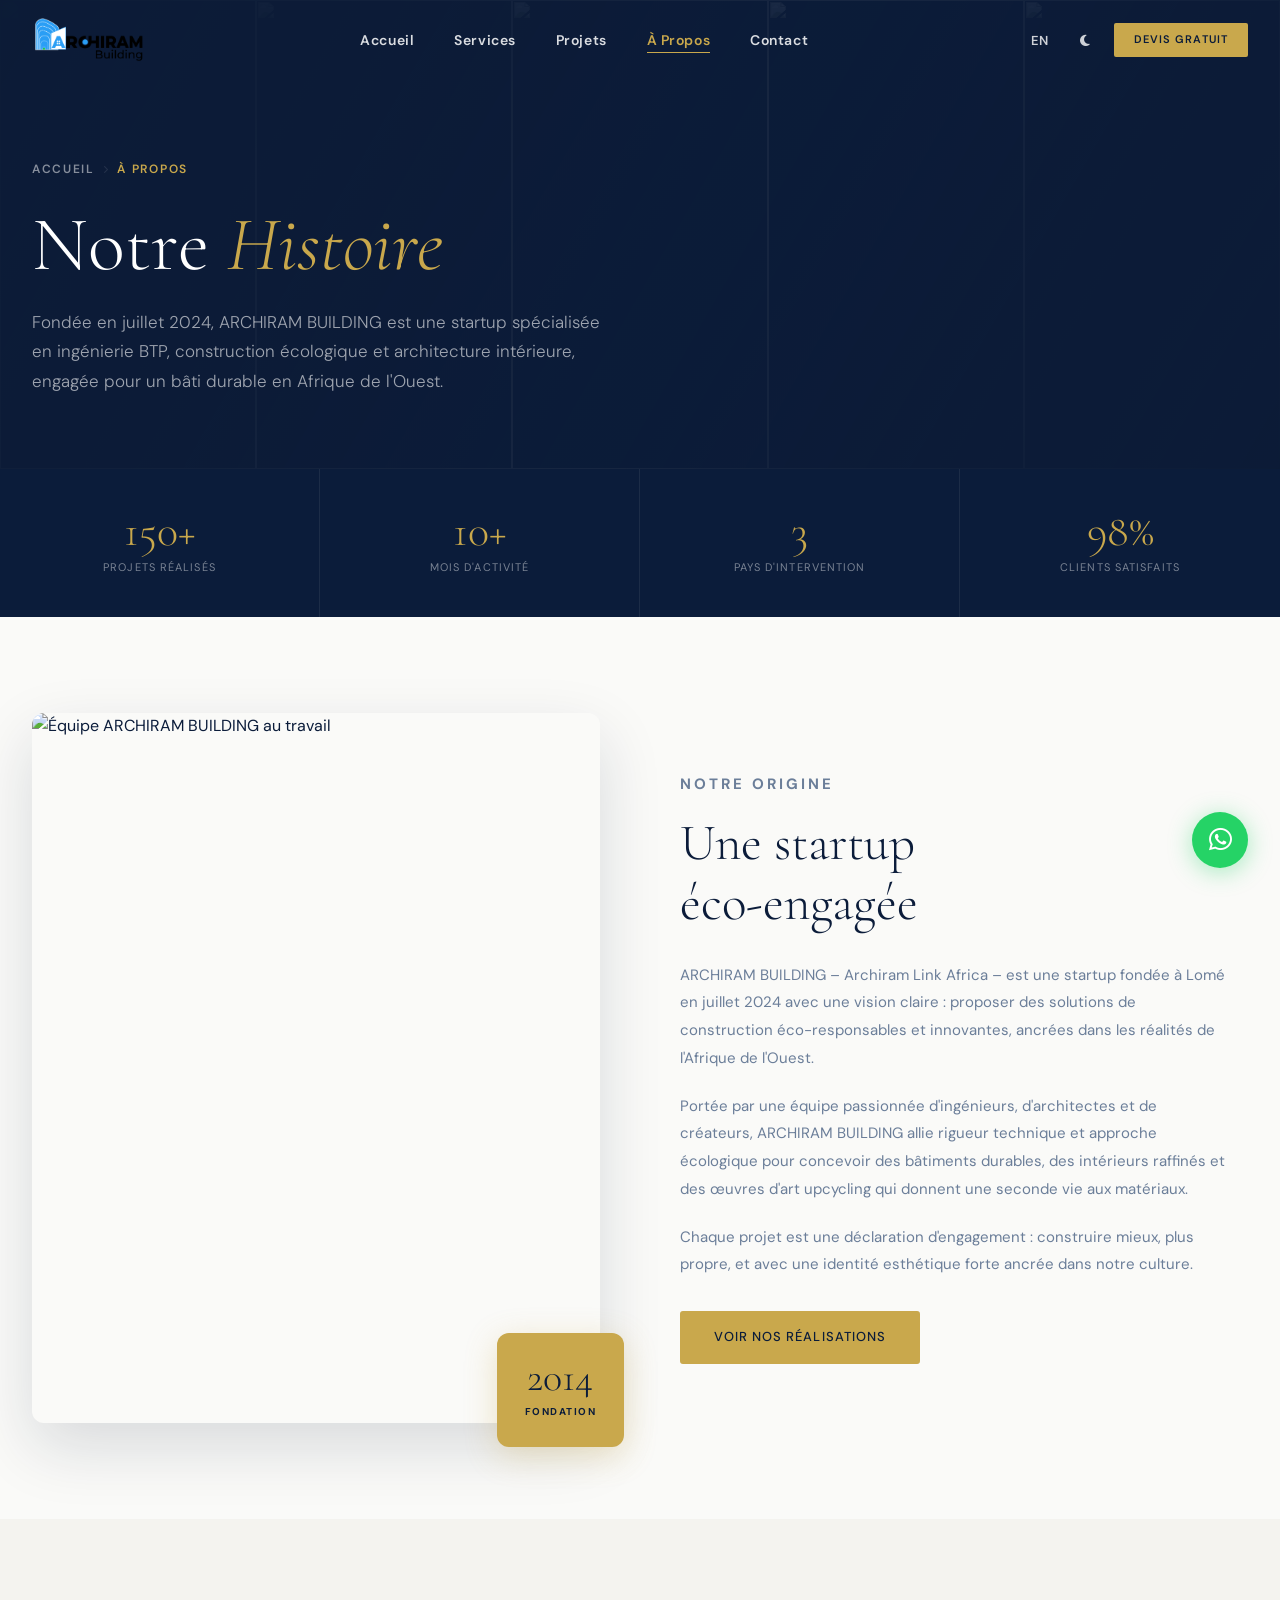
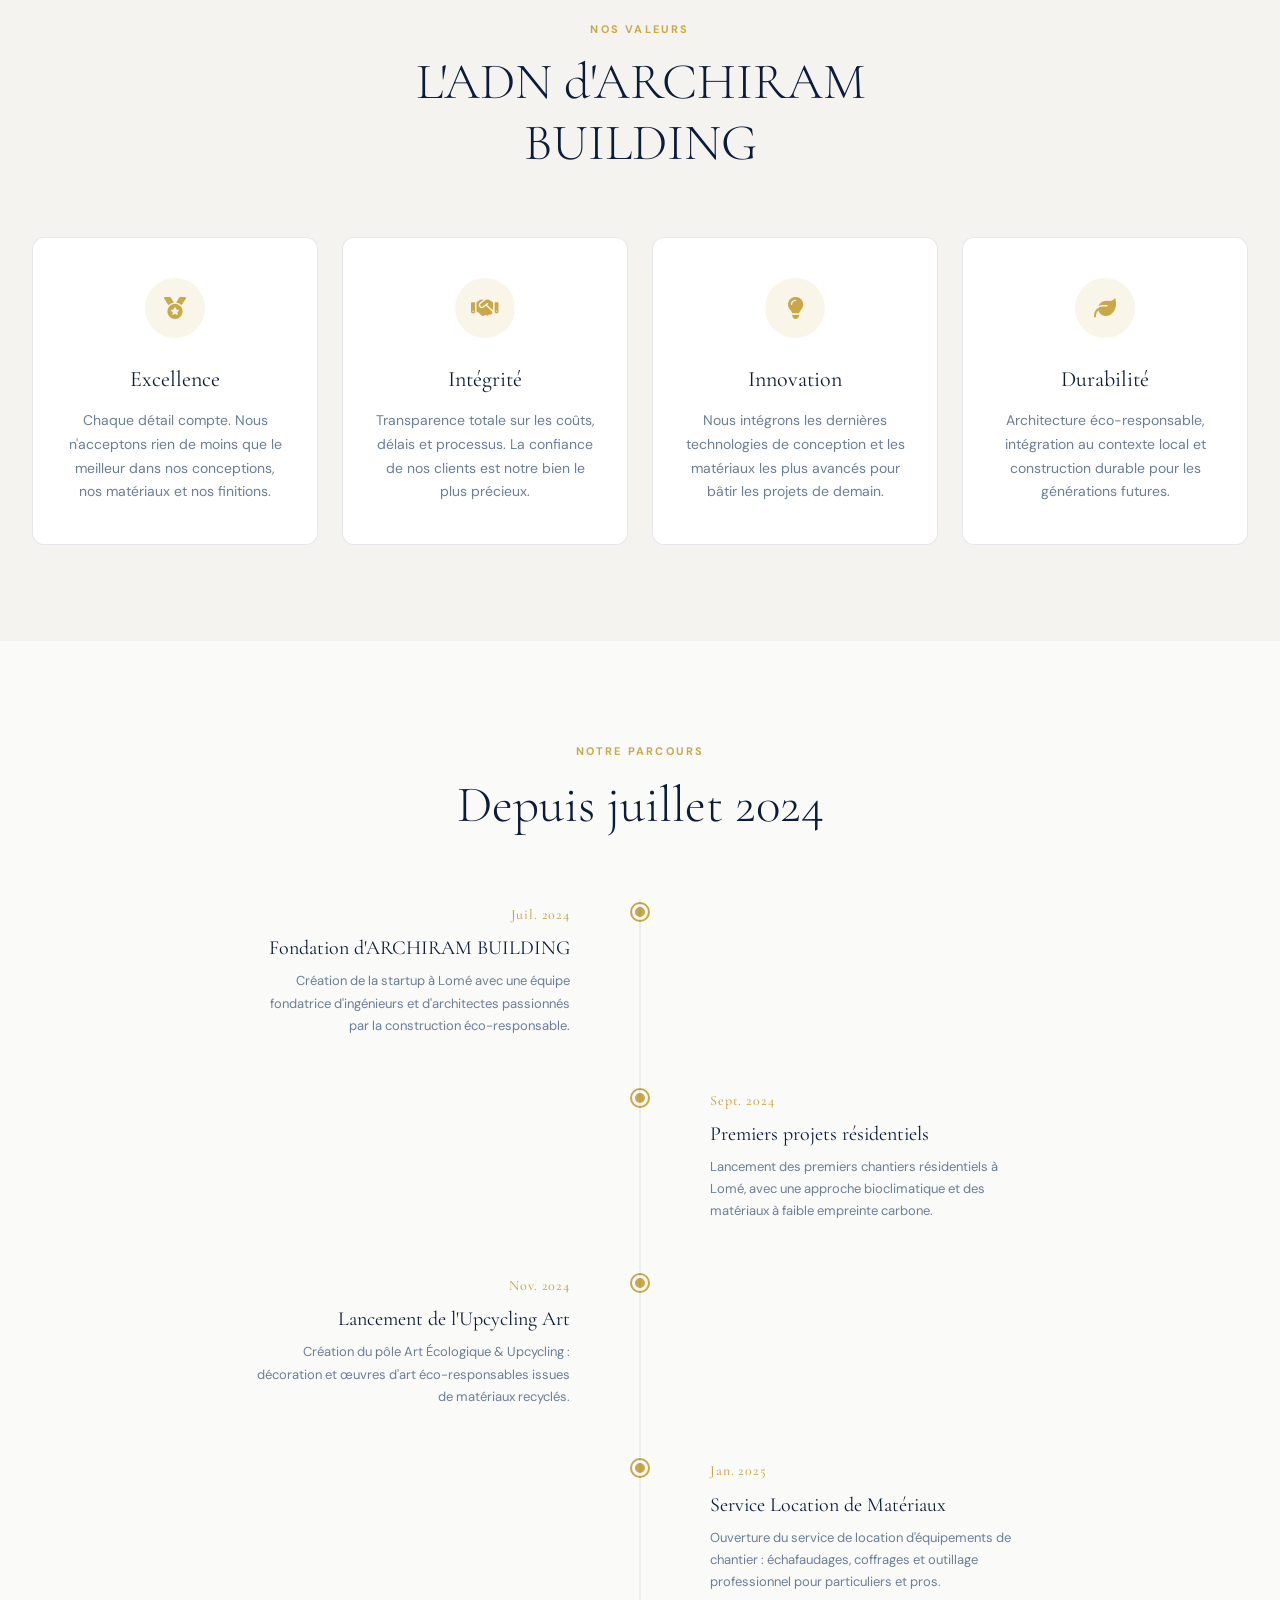
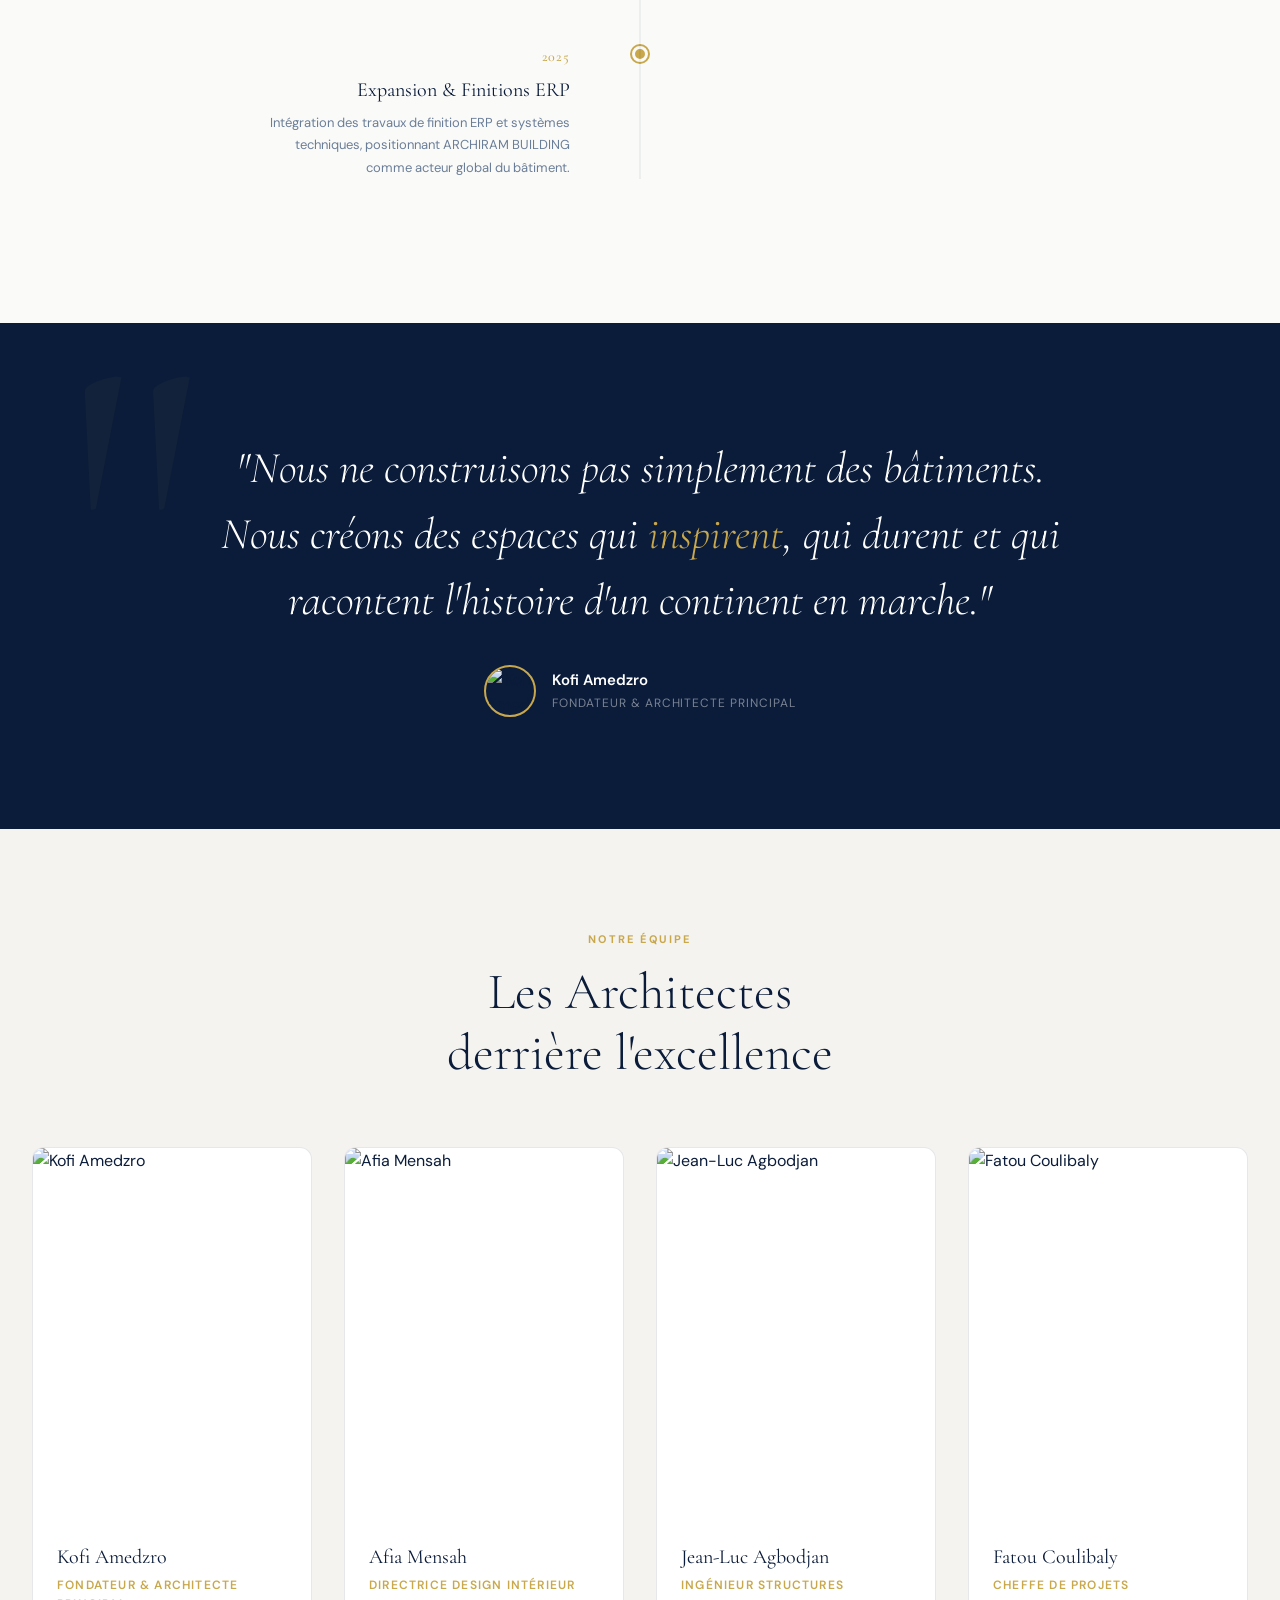
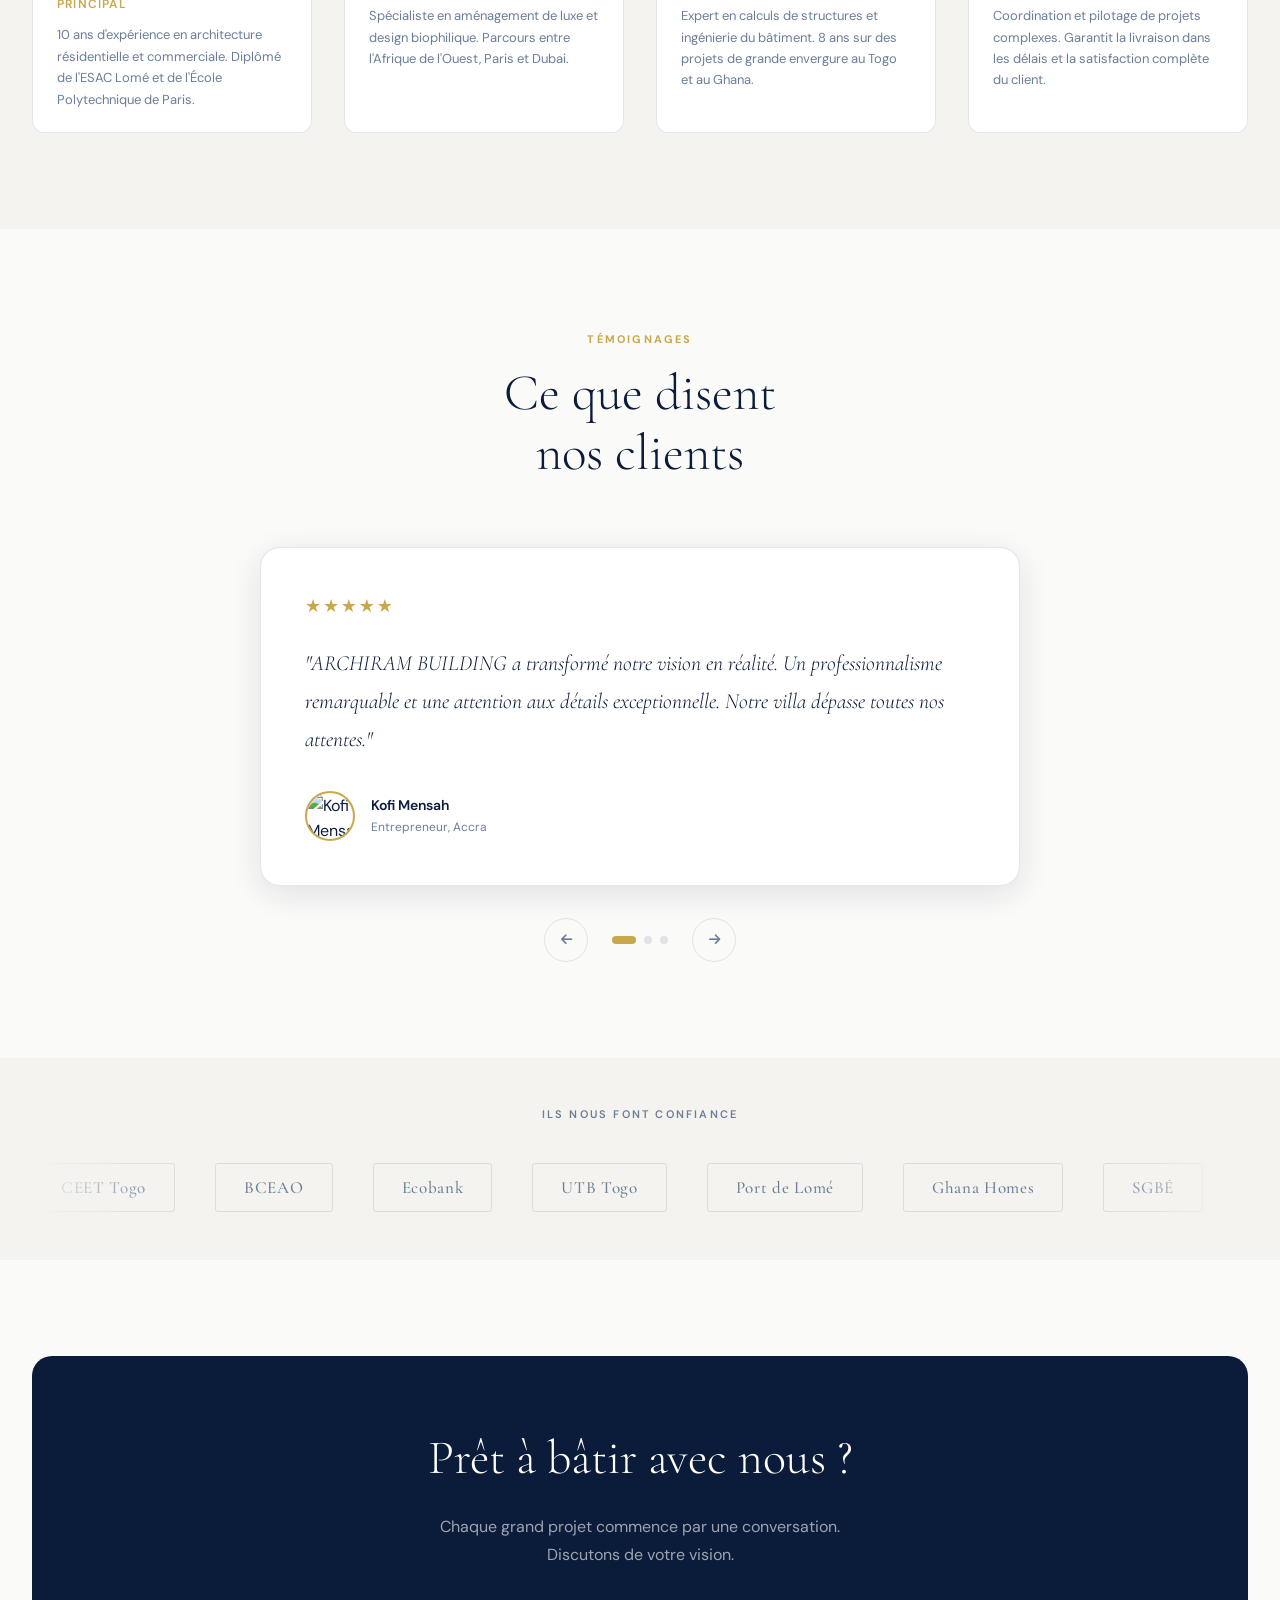
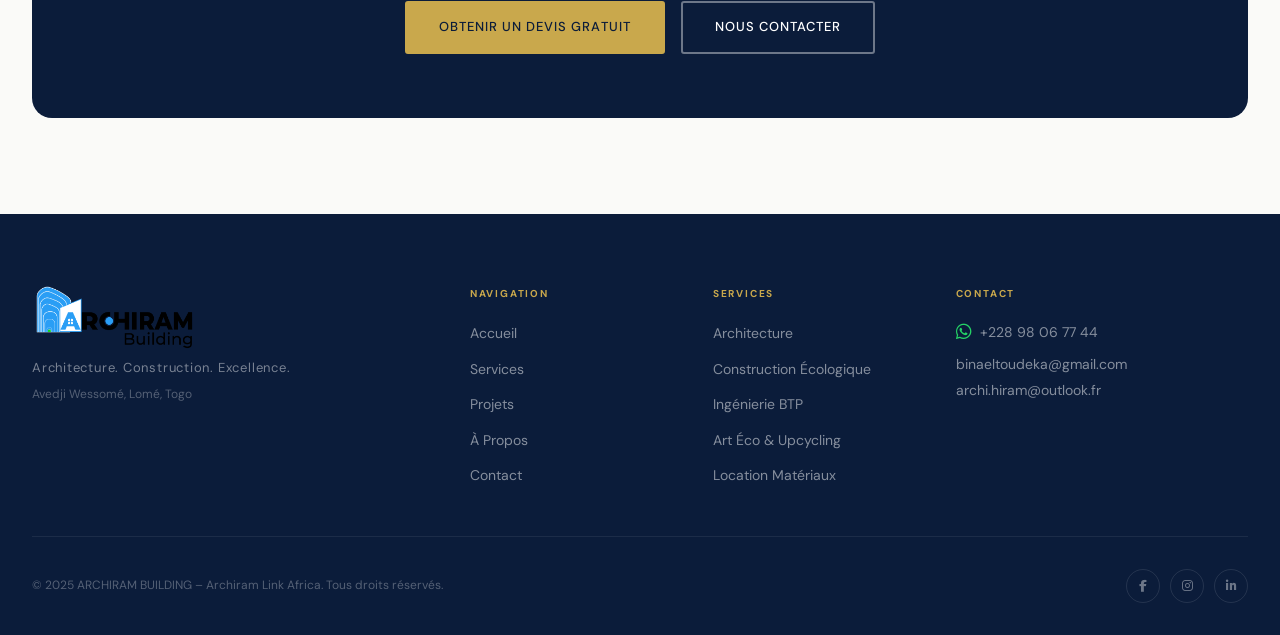
==== commit f940bcf5: "change contect setion" ====
--- a/about.html
+++ b/about.html
@@ -10,6 +10,8 @@
   <link href="https://fonts.googleapis.com/css2?family=Cormorant+Garamond:ital,wght@0,300;0,400;0,500;0,600;0,700;1,300;1,400;1,500&family=DM+Sans:wght@300;400;500;600;700&display=swap" rel="stylesheet">
   <link rel="stylesheet" href="https://cdnjs.cloudflare.com/ajax/libs/font-awesome/6.4.0/css/all.min.css">
   <link rel="stylesheet" href="style.css">
+  <link rel="icon" type="image/png" href="assets/LOGO Archi.png">
+  <link rel="apple-touch-icon" href="assets/LOGO Archi.png">
   <style>
     /* ── ABOUT PAGE HERO ── */
     .about-hero {
@@ -772,6 +774,7 @@
         <p class="footer-heading">Contact</p>
         <a href="https://wa.me/22898067744" class="footer-wa" target="_blank" rel="noopener"><i class="fab fa-whatsapp"></i> +228 98 06 77 44</a>
         <a href="mailto:binaeltoudeka@gmail.com" class="footer-email">binaeltoudeka@gmail.com</a>
+        <a href="mailto:archi.hiram@outlook.fr" class="footer-email">archi.hiram@outlook.fr</a>
       </div>
     </div>
     <div class="footer-bottom">
@@ -785,7 +788,7 @@
   </div>
 </footer>
 
-<a href="https://wa.me/22898067744?text=Bonjour%20ALA%20Building%2C%20je%20voudrais%20des%20informations%20sur%20vos%20services." class="wa-float" target="_blank" rel="noopener" aria-label="WhatsApp">
+<a href="https://wa.me/22898067744?text=Bonjour%20ARCHIRAM%20BUILDING%2C%20je%20voudrais%20des%20informations%20sur%20vos%20services." class="wa-float" target="_blank" rel="noopener" aria-label="WhatsApp">
   <i class="fab fa-whatsapp"></i>
   <span class="wa-tip">Discutons sur WhatsApp</span>
 </a>
--- a/style.css
+++ b/style.css
@@ -578,8 +578,8 @@
 @keyframes fadeUp      { from{opacity:0;transform:translateY(18px)} to{opacity:1;transform:translateY(0)} }
 @keyframes fadeIn      { from{opacity:0} to{opacity:1} }
 @keyframes mobileNavIn  { from{opacity:0;transform:translateY(10px)} to{opacity:1;transform:translateY(0)} }
-@keyframes mobileMenuIn { from{opacity:0;transform:translateY(-12px)} to{opacity:1;transform:translateY(0)} }
-@keyframes mobileMenuOut{ from{opacity:1;transform:translateY(0)} to{opacity:0;transform:translateY(-12px)} }
+@keyframes mobileMenuIn { from{transform:translateY(-6px)} to{transform:translateY(0)} }
+@keyframes mobileMenuOut{ from{opacity:1} to{opacity:0} }
 
 /* ── 20. RESPONSIVE ── */
 @media (max-width:1100px) {
@@ -607,11 +607,14 @@
   /* ── Menu ouvert ── */
   .nav-links.open, .nav-links.closing {
     display:flex; flex-direction:column;
-    position:fixed; top:var(--menu-top); left:0; right:0; bottom:0;
+    position:fixed; top:var(--menu-top); left:0; right:0;
+    height: calc(100vh - var(--menu-top));
+    height: calc(100dvh - var(--menu-top));
     background:var(--navy);
     z-index:1001;
     padding:1.75rem 2rem 3rem;
     overflow-y:auto;
+    -webkit-overflow-scrolling: touch;
     justify-content:flex-start;
     gap:0;
   }
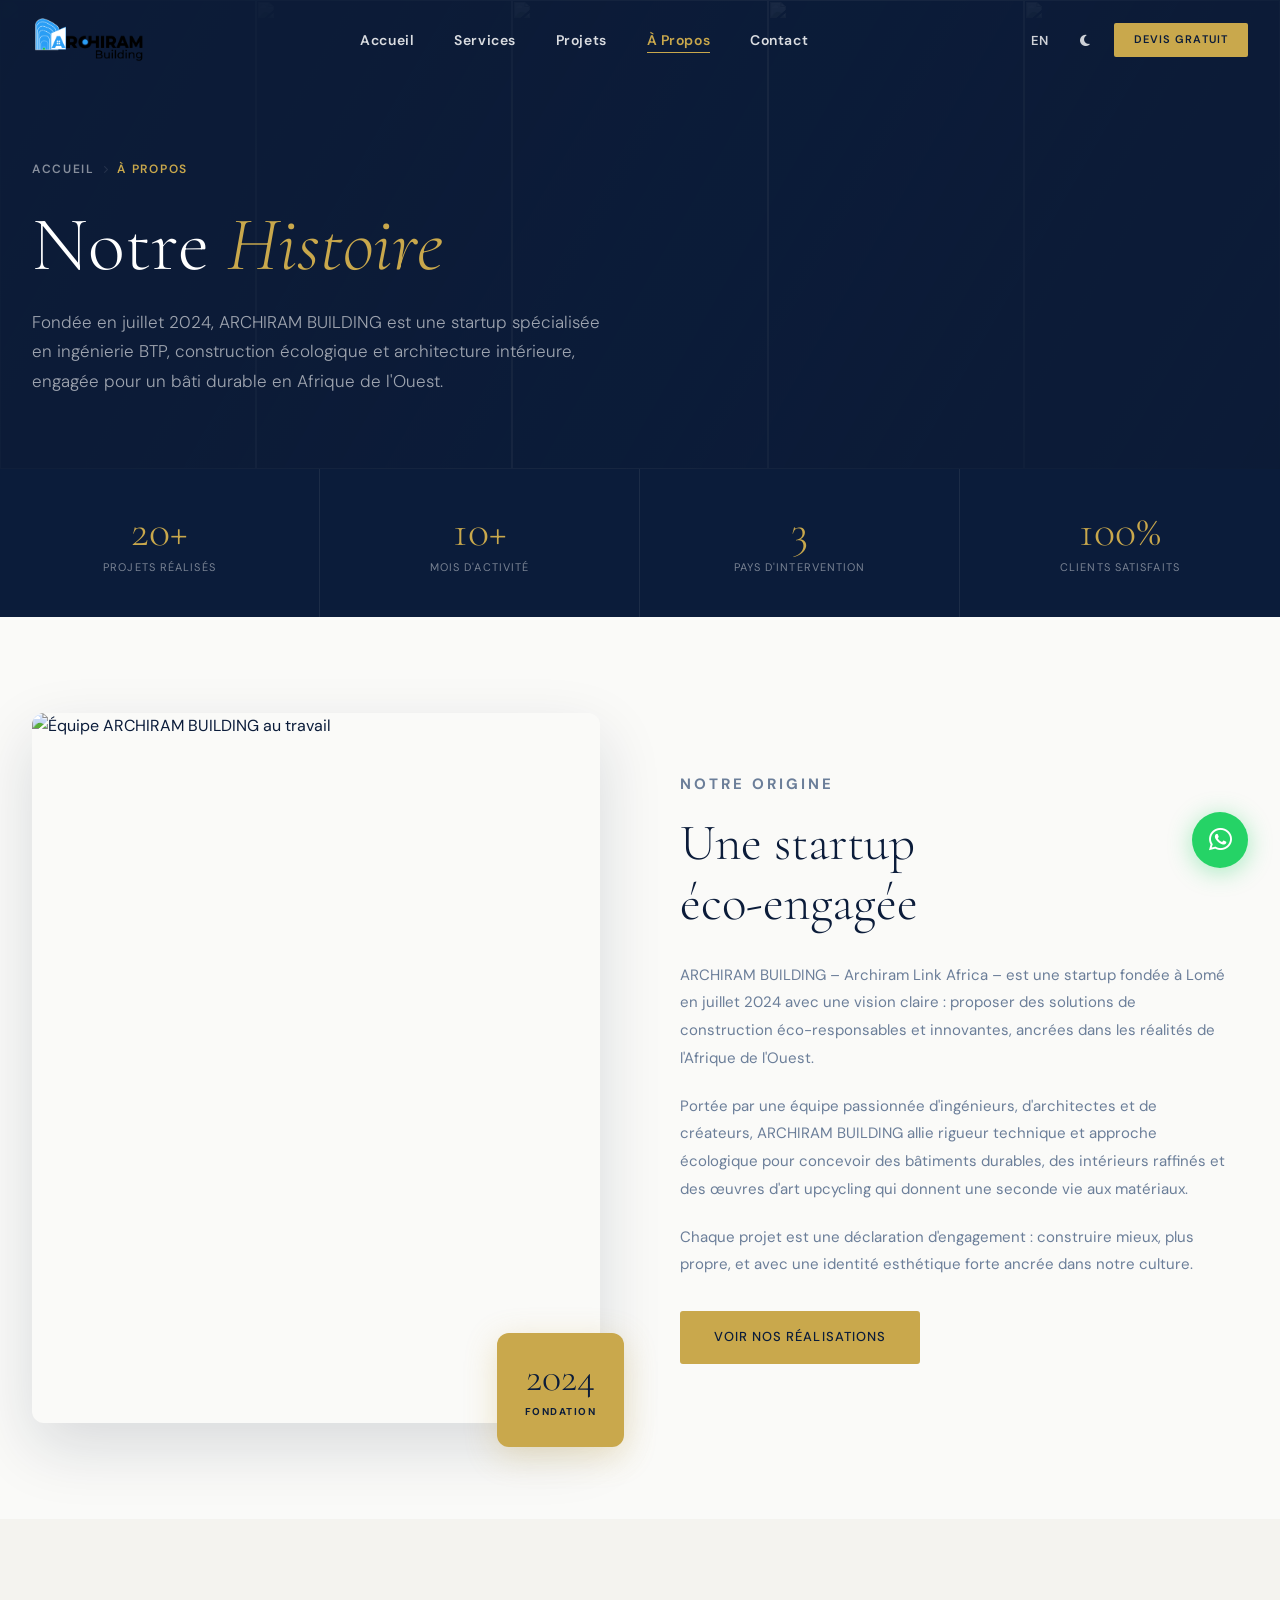
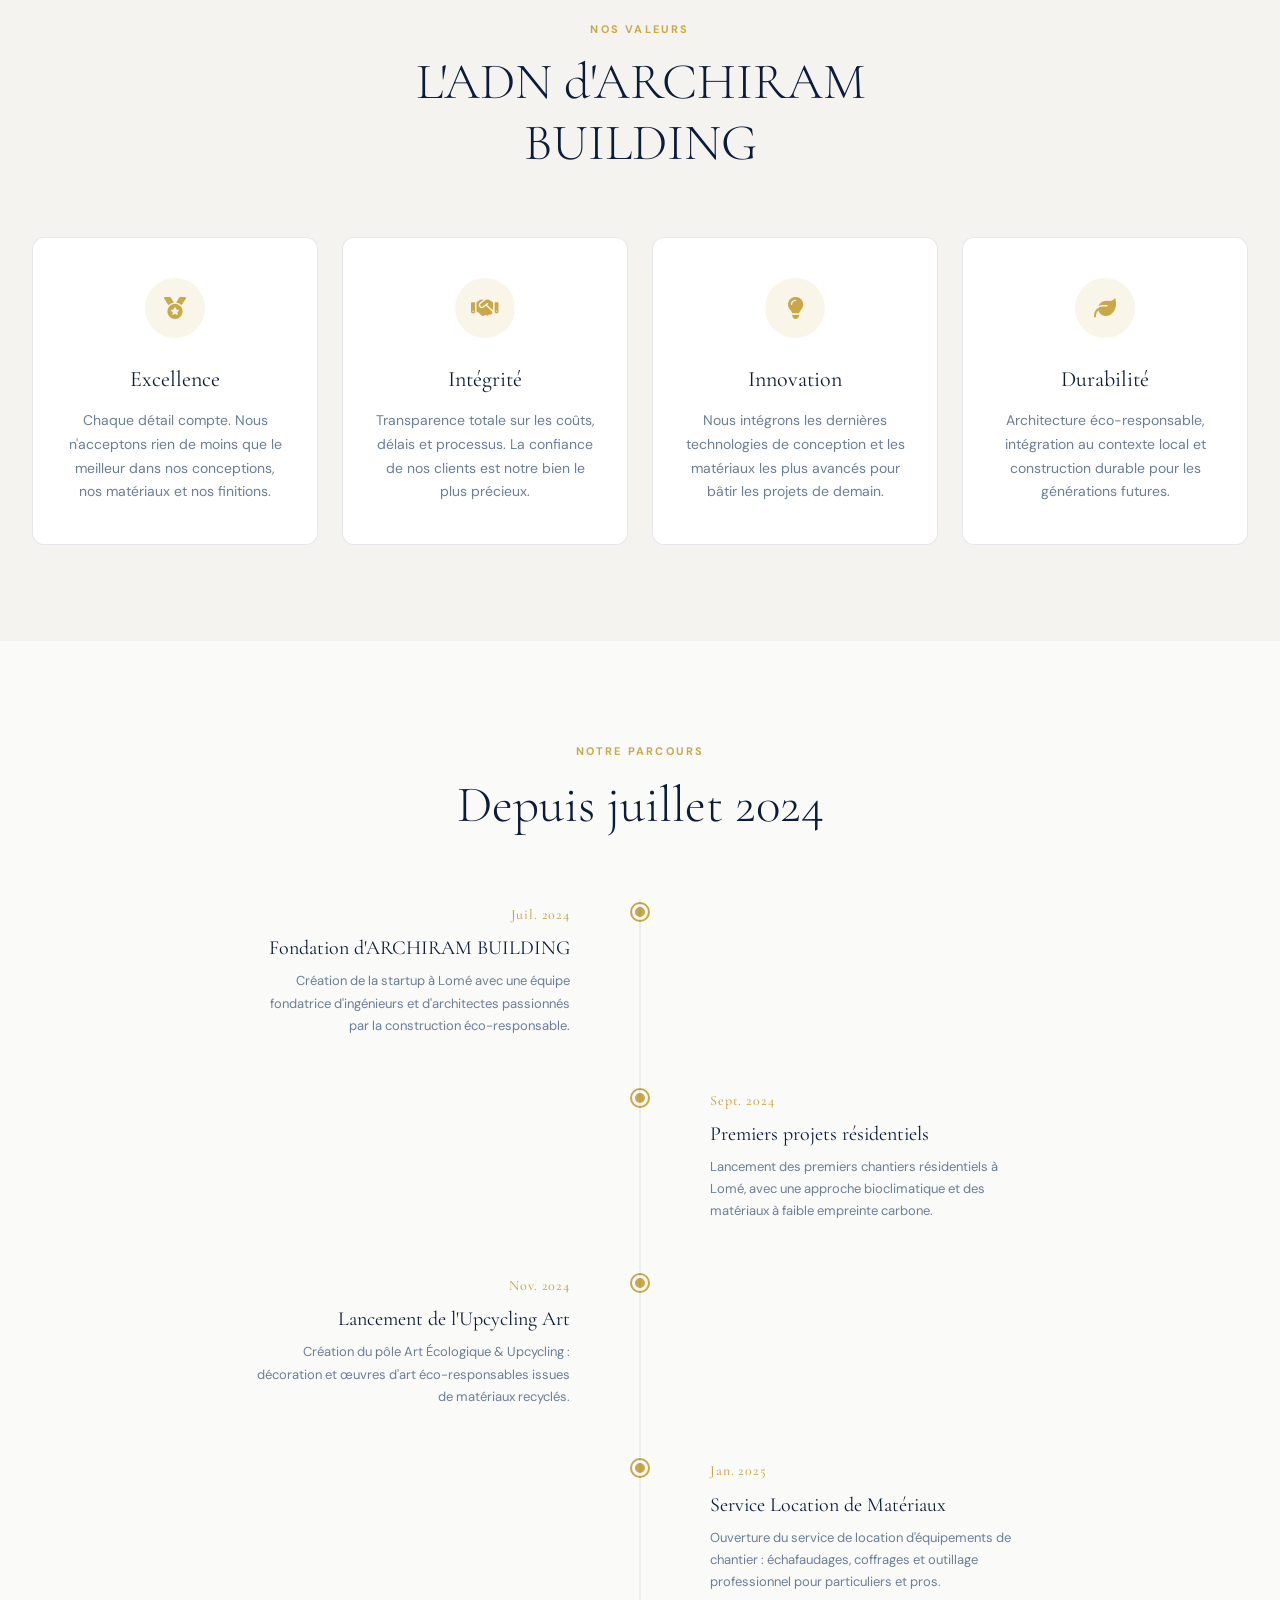
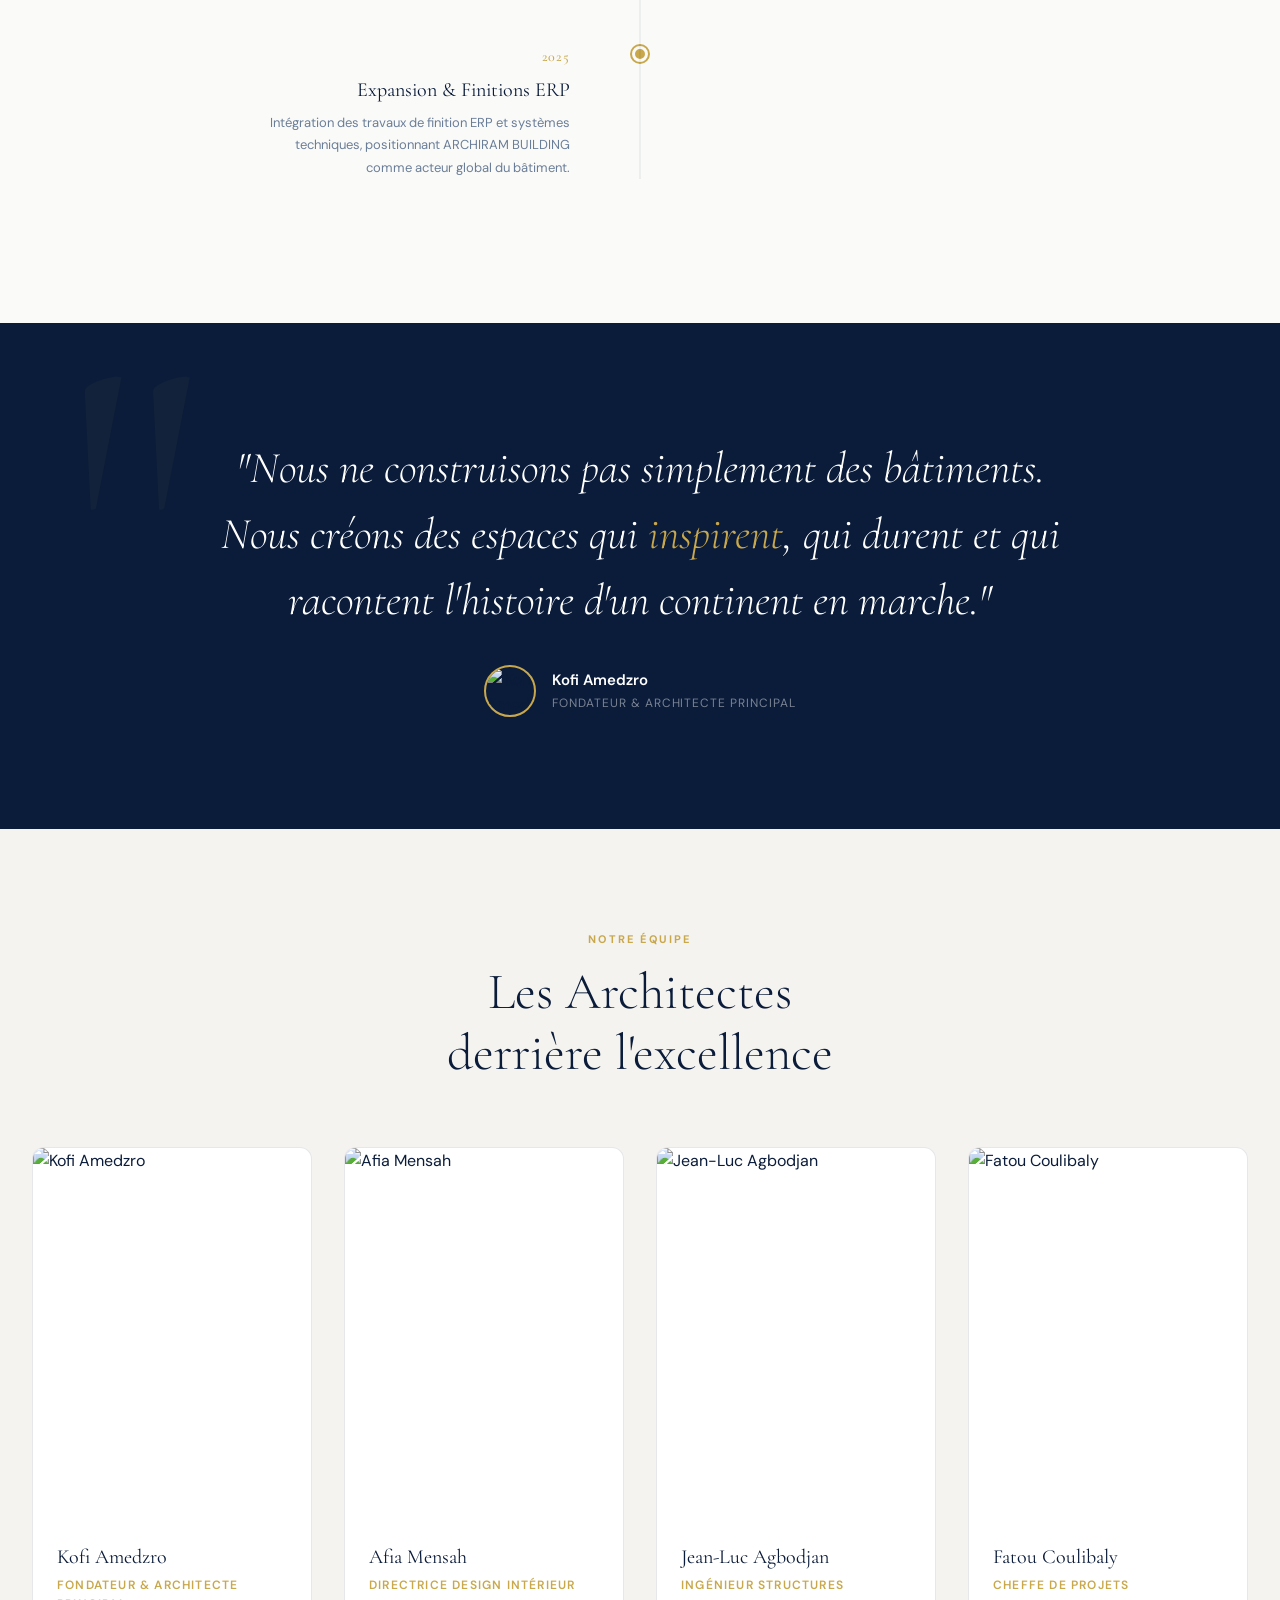
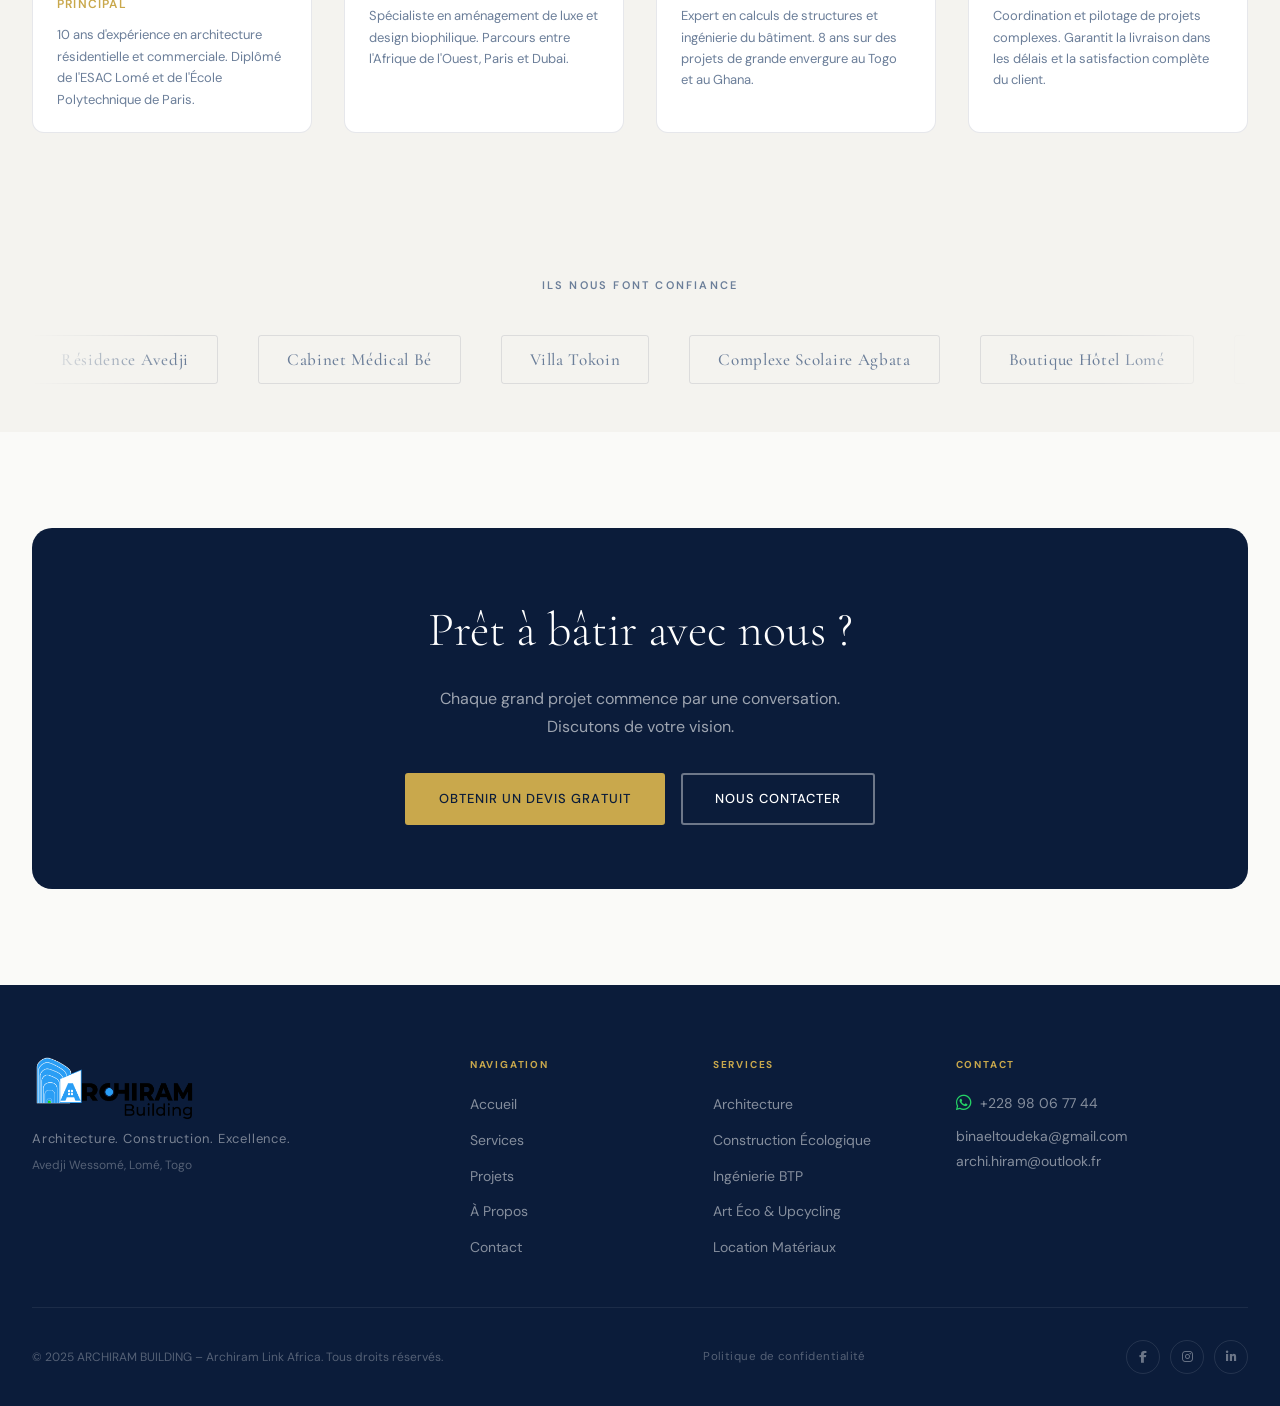
==== commit 8b75d656: "correct correct portfolio" ====
--- a/about.html
+++ b/about.html
@@ -2,6 +2,7 @@
 <html lang="fr" data-theme="light">
 <head>
   <meta charset="UTF-8">
+  <meta http-equiv="X-UA-Compatible" content="IE=edge">
   <meta name="viewport" content="width=device-width, initial-scale=1.0">
   <meta name="description" content="À propos d'ARCHIRAM BUILDING – Archiram Link Africa. Découvrez notre histoire, nos valeurs, notre équipe et notre vision pour l'architecture en Afrique de l'Ouest.">
   <title>À Propos — ARCHIRAM BUILDING</title>
@@ -10,8 +11,17 @@
   <link href="https://fonts.googleapis.com/css2?family=Cormorant+Garamond:ital,wght@0,300;0,400;0,500;0,600;0,700;1,300;1,400;1,500&family=DM+Sans:wght@300;400;500;600;700&display=swap" rel="stylesheet">
   <link rel="stylesheet" href="https://cdnjs.cloudflare.com/ajax/libs/font-awesome/6.4.0/css/all.min.css">
   <link rel="stylesheet" href="style.css">
-  <link rel="icon" type="image/png" href="assets/LOGO Archi.png">
-  <link rel="apple-touch-icon" href="assets/LOGO Archi.png">
+  <!-- Favicons — tous navigateurs -->
+  <link rel="icon" type="image/png" sizes="32x32"  href="assets/LOGO Archi.png">
+  <link rel="icon" type="image/png" sizes="16x16"  href="assets/LOGO Archi.png">
+  <link rel="icon" type="image/png" sizes="96x96"  href="assets/LOGO Archi.png">
+  <link rel="icon" type="image/png" sizes="192x192" href="assets/LOGO Archi.png">
+  <link rel="apple-touch-icon" sizes="180x180"     href="assets/LOGO Archi.png">
+  <link rel="manifest" href="site.webmanifest">
+  <meta name="theme-color" content="#0B1C3A">
+  <meta name="msapplication-TileColor" content="#0B1C3A">
+  <meta name="msapplication-TileImage" content="assets/LOGO Archi.png">
+  <meta name="msapplication-config" content="none">
   <style>
     /* ── ABOUT PAGE HERO ── */
     .about-hero {
@@ -436,17 +446,17 @@
         <span class="cur" data-i18n="nav_about">À Propos</span>
       </nav>
       <h1 class="page-h1" data-i18n="ph_title">Notre <em>Histoire</em></h1>
-      <p class="page-sub" data-i18n="ph_sub">Depuis 2014, ARCHIRAM BUILDING façonne le paysage architectural de l'Afrique de l'Ouest avec passion, rigueur et une quête permanente d'excellence.</p>
+      <p class="page-sub" data-i18n="ph_sub">Fondée en juillet 2024 à Lomé, ARCHIRAM BUILDING accompagne ses clients de la conception à la livraison, avec une approche éco-responsable ancrée dans les réalités de l'Afrique de l'Ouest.</p>
     </div>
   </div>
 </section>
 
 <!-- Stats Strip -->
 <div class="about-stats-strip">
-  <div class="ass-item"><span class="ass-n">150+</span><span class="ass-l" data-i18n="ass1">Projets réalisés</span></div>
-  <div class="ass-item"><span class="ass-n">10+</span><span class="ass-l" data-i18n="ass2">Années d'expérience</span></div>
+  <div class="ass-item"><span class="ass-n">20+</span><span class="ass-l" data-i18n="ass1">Projets réalisés</span></div>
+  <div class="ass-item"><span class="ass-n">10+</span><span class="ass-l" data-i18n="ass2">Ans d'expertise</span></div>
   <div class="ass-item"><span class="ass-n">3</span><span class="ass-l" data-i18n="ass3">Pays d'intervention</span></div>
-  <div class="ass-item"><span class="ass-n">98%</span><span class="ass-l" data-i18n="ass4">Clients satisfaits</span></div>
+  <div class="ass-item"><span class="ass-n">100%</span><span class="ass-l" data-i18n="ass4">Clients satisfaits</span></div>
 </div>
 
 <!-- Notre Histoire -->
@@ -456,7 +466,7 @@
       <div class="histoire-img-wrap reveal">
         <img src="https://images.unsplash.com/photo-1503387762-592deb58ef4e?w=900&q=80" alt="Équipe ARCHIRAM BUILDING au travail" loading="lazy">
         <div class="histoire-badge">
-          <strong>2014</strong>
+          <strong>2024</strong>
           <span>Fondation</span>
         </div>
       </div>
@@ -598,7 +608,7 @@
         <div class="team-info">
           <p class="team-name" data-i18n="tm1_name">Kofi Amedzro</p>
           <p class="team-role" data-i18n="tm1_role">Fondateur &amp; Architecte Principal</p>
-          <p class="team-bio" data-i18n="tm1_bio">10 ans d'expérience en architecture résidentielle et commerciale. Diplômé de l'ESAC Lomé et de l'École Polytechnique de Paris.</p>
+          <p class="team-bio" data-i18n="tm1_bio">Architecte et fondateur d'ARCHIRAM BUILDING. Spécialisé en architecture résidentielle, commerciale et construction éco-responsable en Afrique de l'Ouest.</p>
         </div>
       </div>
       <div class="team-card reveal" style="--d:80ms">
@@ -614,7 +624,7 @@
         <div class="team-info">
           <p class="team-name" data-i18n="tm2_name">Afia Mensah</p>
           <p class="team-role" data-i18n="tm2_role">Directrice Design Intérieur</p>
-          <p class="team-bio" data-i18n="tm2_bio">Spécialiste en aménagement de luxe et design biophilique. Parcours entre l'Afrique de l'Ouest, Paris et Dubai.</p>
+          <p class="team-bio" data-i18n="tm2_bio">Spécialisée en architecture intérieure et aménagement d'espaces. Conçoit des intérieurs fonctionnels et esthétiques adaptés au contexte local.</p>
         </div>
       </div>
       <div class="team-card reveal" style="--d:160ms">
@@ -630,7 +640,7 @@
         <div class="team-info">
           <p class="team-name" data-i18n="tm3_name">Jean-Luc Agbodjan</p>
           <p class="team-role" data-i18n="tm3_role">Ingénieur Structures</p>
-          <p class="team-bio" data-i18n="tm3_bio">Expert en calculs de structures et ingénierie du bâtiment. 8 ans sur des projets de grande envergure au Togo et au Ghana.</p>
+          <p class="team-bio" data-i18n="tm3_bio">Ingénieur en génie civil, responsable des études techniques et du suivi structurel des chantiers. Garant de la solidité et de la conformité de chaque ouvrage.</p>
         </div>
       </div>
       <div class="team-card reveal" style="--d:240ms">
@@ -646,59 +656,13 @@
         <div class="team-info">
           <p class="team-name" data-i18n="tm4_name">Fatou Coulibaly</p>
           <p class="team-role" data-i18n="tm4_role">Cheffe de Projets</p>
-          <p class="team-bio" data-i18n="tm4_bio">Coordination et pilotage de projets complexes. Garantit la livraison dans les délais et la satisfaction complète du client.</p>
+          <p class="team-bio" data-i18n="tm4_bio">Assure la coordination entre les équipes, les fournisseurs et les clients. Veille au respect des délais et à la qualité de chaque livraison.</p>
         </div>
       </div>
     </div>
   </div>
 </section>
 
-<!-- Témoignages -->
-<section class="section">
-  <div class="container">
-    <div class="sec-header reveal">
-      <p class="sec-tag" data-i18n="testi_tag">Témoignages</p>
-      <h2 class="sec-title" data-i18n="testi_title">Ce que disent<br>nos clients</h2>
-    </div>
-    <div class="testi-wrap reveal">
-      <div class="testi-track" id="testiTrack">
-        <div class="testi-card active">
-          <div class="testi-stars">★★★★★</div>
-          <p class="testi-quote" data-i18n="t1_quote">"ARCHIRAM BUILDING a transformé notre vision en réalité. Un professionnalisme remarquable et une attention aux détails exceptionnelle. Notre villa dépasse toutes nos attentes."</p>
-          <div class="testi-author">
-            <img src="https://images.unsplash.com/photo-1507003211169-0a1dd7228f2d?w=80&q=80" alt="Kofi Mensah" loading="lazy">
-            <div><p class="testi-name">Kofi Mensah</p><p class="testi-role" data-i18n="t1_role">Entrepreneur, Accra</p></div>
-          </div>
-        </div>
-        <div class="testi-card">
-          <div class="testi-stars">★★★★★</div>
-          <p class="testi-quote" data-i18n="t2_quote">"De la conception aux finitions, l'équipe ALA a su comprendre et sublimer notre projet d'entreprise. Je recommande à 100% pour tout projet d'envergure."</p>
-          <div class="testi-author">
-            <img src="https://images.unsplash.com/photo-1494790108377-be9c29b29330?w=80&q=80" alt="Aminata Diallo" loading="lazy">
-            <div><p class="testi-name">Aminata Diallo</p><p class="testi-role" data-i18n="t2_role">Directrice, Lomé</p></div>
-          </div>
-        </div>
-        <div class="testi-card">
-          <div class="testi-stars">★★★★★</div>
-          <p class="testi-quote" data-i18n="t3_quote">"Notre siège social est devenu une carte de visite architecturale. ALA maîtrise parfaitement la fusion entre fonctionnalité et esthétique contemporaine."</p>
-          <div class="testi-author">
-            <img src="https://images.unsplash.com/photo-1472099645785-5658abf4ff4e?w=80&q=80" alt="Jean-Baptiste Agbo" loading="lazy">
-            <div><p class="testi-name">Jean-Baptiste Agbo</p><p class="testi-role" data-i18n="t3_role">PDG, Lomé</p></div>
-          </div>
-        </div>
-      </div>
-      <div class="testi-nav">
-        <button class="t-btn" id="tPrev" aria-label="Précédent"><i class="fas fa-arrow-left"></i></button>
-        <div class="t-dots" id="tDots">
-          <span class="t-dot active"></span>
-          <span class="t-dot"></span>
-          <span class="t-dot"></span>
-        </div>
-        <button class="t-btn" id="tNext" aria-label="Suivant"><i class="fas fa-arrow-right"></i></button>
-      </div>
-    </div>
-  </div>
-</section>
 
 <!-- Partenaires -->
 <section class="section section-sm section-alt">
@@ -706,22 +670,22 @@
     <p class="partners-label reveal" data-i18n="partners_label">Ils nous font confiance</p>
     <div class="partners-wrap">
       <div class="partners-track">
-        <span class="partner">CEET Togo</span>
-        <span class="partner">BCEAO</span>
-        <span class="partner">Ecobank</span>
-        <span class="partner">UTB Togo</span>
-        <span class="partner">Port de Lomé</span>
-        <span class="partner">Ghana Homes</span>
-        <span class="partner">SGBÉ</span>
-        <span class="partner">Togo Real</span>
-        <span class="partner">CEET Togo</span>
-        <span class="partner">BCEAO</span>
-        <span class="partner">Ecobank</span>
-        <span class="partner">UTB Togo</span>
-        <span class="partner">Port de Lomé</span>
-        <span class="partner">Ghana Homes</span>
-        <span class="partner">SGBÉ</span>
-        <span class="partner">Togo Real</span>
+        <span class="partner">Résidence Avedji</span>
+        <span class="partner">Cabinet Médical Bé</span>
+        <span class="partner">Villa Tokoin</span>
+        <span class="partner">Complexe Scolaire Agbata</span>
+        <span class="partner">Boutique Hôtel Lomé</span>
+        <span class="partner">Immobilier Kégué</span>
+        <span class="partner">Centre Afrikana</span>
+        <span class="partner">Résidence Accra Nord</span>
+        <span class="partner">Résidence Avedji</span>
+        <span class="partner">Cabinet Médical Bé</span>
+        <span class="partner">Villa Tokoin</span>
+        <span class="partner">Complexe Scolaire Agbata</span>
+        <span class="partner">Boutique Hôtel Lomé</span>
+        <span class="partner">Immobilier Kégué</span>
+        <span class="partner">Centre Afrikana</span>
+        <span class="partner">Résidence Accra Nord</span>
       </div>
     </div>
   </div>
@@ -779,6 +743,9 @@
     </div>
     <div class="footer-bottom">
       <p>© 2025 ARCHIRAM BUILDING – Archiram Link Africa. Tous droits réservés.</p>
+      <div class="footer-links">
+        <a href="politique-confidentialite.html">Politique de confidentialité</a>
+      </div>
       <div class="footer-social">
         <a href="#" aria-label="Facebook"><i class="fab fa-facebook-f"></i></a>
         <a href="#" aria-label="Instagram"><i class="fab fa-instagram"></i></a>
--- a/style.css
+++ b/style.css
@@ -57,7 +57,7 @@
 
 /* ── 2. RESET ── */
 *,*::before,*::after { box-sizing:border-box; margin:0; padding:0; }
-html { scroll-behavior:smooth; font-size:16px; -webkit-text-size-adjust:100%; }
+html { scroll-behavior:smooth; font-size:16px; -webkit-text-size-adjust:100%; -ms-text-size-adjust:100%; }
 body {
   font-family: var(--font-b);
   background: var(--bg);
@@ -91,6 +91,7 @@
 }
 .sec-title {
   font-family: var(--font-d);
+  font-size: 2rem;
   font-size: clamp(2rem,4vw,3.25rem);
   font-weight: 300;
   line-height: 1.18;
@@ -217,7 +218,7 @@
 
 /* ── 7. HERO ── */
 #hero {
-  position:relative; min-height:100svh;
+  position:relative; min-height:100vh; min-height:100svh;
   display:flex; flex-direction:column; justify-content:center; overflow:hidden;
 }
 .hero-bg { position:absolute; inset:0; z-index:0; }
@@ -239,7 +240,7 @@
   opacity:0; animation:fadeUp .8s .4s var(--ease-out) forwards;
 }
 .hero-title {
-  font-family:var(--font-d); font-size:clamp(3rem,7vw,6rem);
+  font-family:var(--font-d); font-size:3rem; font-size:clamp(3rem,7vw,6rem);
   font-weight:300; line-height:1.1; color:#fff; margin-bottom:1.5rem;
   opacity:0; animation:fadeUp .8s .6s var(--ease-out) forwards;
 }
@@ -260,7 +261,7 @@
 .hero-stats {
   position:relative; z-index:1;
   display:grid; grid-template-columns:repeat(4,1fr);
-  background:rgba(6,14,30,.7); backdrop-filter:blur(16px);
+  background:rgba(6,14,30,.7); -webkit-backdrop-filter:blur(16px); backdrop-filter:blur(16px);
   border-top:1px solid rgba(201,168,76,.2);
 }
 .hstat {
@@ -270,7 +271,7 @@
 .hstat:last-child { border-right:none; }
 .hstat-n {
   display:block; font-family:var(--font-d);
-  font-size:clamp(1.75rem,3vw,2.5rem); font-weight:300; color:var(--gold); line-height:1;
+  font-size:1.75rem; font-size:clamp(1.75rem,3vw,2.5rem); font-weight:300; color:var(--gold); line-height:1;
 }
 .hstat-l { font-size:.6875rem; color:rgba(255,255,255,.55); letter-spacing:.1em; text-transform:uppercase; margin-top:.25rem; display:block; }
 
@@ -319,7 +320,12 @@
 .proj-grid { display:grid; grid-template-columns:repeat(3,1fr); gap:1.5rem; }
 .proj-card { border-radius:var(--radius); overflow:hidden; position:relative; }
 .proj-card.hidden { display:none; }
-.proj-img { aspect-ratio:4/3; overflow:hidden; }
+.proj-img { position:relative; overflow:hidden; padding-top:75%; height:0; }
+.proj-img img { position:absolute; top:0; left:0; width:100%; height:100%; object-fit:cover; transition:transform .6s var(--ease); }
+@supports (aspect-ratio: 4/3) {
+  .proj-img { aspect-ratio:4/3; padding-top:0; height:auto; }
+  .proj-img img { position:static; }
+}
 .proj-img img { width:100%; height:100%; object-fit:cover; transition:transform .6s var(--ease); }
 .proj-card:hover .proj-img img { transform:scale(1.08); }
 .proj-overlay {
@@ -340,8 +346,9 @@
 /* ── 10. BEFORE/AFTER ── */
 .ba-slider {
   position:relative; max-width:960px; margin:0 auto;
-  border-radius:1.25rem; overflow:hidden; aspect-ratio:16/7;
-  cursor:ew-resize; user-select:none; box-shadow:var(--sh-lg);
+  border-radius:1.25rem; overflow:hidden;
+  padding-top:43.75%; height:0; aspect-ratio:16/7;
+  cursor:ew-resize; -webkit-user-select:none; -moz-user-select:none; -ms-user-select:none; user-select:none; box-shadow:var(--sh-lg);
   touch-action:pan-y;
 }
 .ba-after { position:absolute; inset:0; }
@@ -374,7 +381,7 @@
 .ba-hint {
   position:absolute; bottom:1.25rem; left:50%; transform:translateX(-50%); z-index:5;
   font-size:.6875rem; font-weight:500; letter-spacing:.06em;
-  color:rgba(255,255,255,.85); background:rgba(0,0,0,.4); backdrop-filter:blur(8px);
+  color:rgba(255,255,255,.85); background:rgba(0,0,0,.4); -webkit-backdrop-filter:blur(8px); backdrop-filter:blur(8px);
   padding:.375rem 1rem; border-radius:99px; white-space:nowrap;
   animation:hintFade 3.5s ease-in-out 1.5s forwards;
 }
@@ -389,10 +396,10 @@
 }
 .stat-item:last-child { border-right:none; }
 .stat-n {
-  font-family:var(--font-d); font-size:clamp(3rem,5vw,4.5rem);
+  font-family:var(--font-d); font-size:3rem; font-size:clamp(3rem,5vw,4.5rem);
   font-weight:300; color:var(--gold); line-height:1; display:inline;
 }
-.stat-s { font-family:var(--font-d); font-size:clamp(2.25rem,4vw,3.5rem); color:var(--gold); font-weight:300; }
+.stat-s { font-family:var(--font-d); font-size:2.25rem; font-size:clamp(2.25rem,4vw,3.5rem); color:var(--gold); font-weight:300; }
 .stat-l {
   font-size:.6875rem; color:rgba(255,255,255,.55);
   letter-spacing:.1em; text-transform:uppercase; margin-top:.625rem;
@@ -404,7 +411,7 @@
 .testi-card.active { display:block; }
 .testi-stars { color:var(--gold); font-size:1.125rem; letter-spacing:.1em; margin-bottom:1.5rem; }
 .testi-quote {
-  font-family:var(--font-d); font-size:clamp(1.125rem,2vw,1.35rem);
+  font-family:var(--font-d); font-size:1.125rem; font-size:clamp(1.125rem,2vw,1.35rem);
   font-weight:300; font-style:italic; color:var(--text); line-height:1.75; margin-bottom:2rem;
 }
 .testi-author { display:flex; align-items:center; gap:1rem; }
@@ -449,7 +456,7 @@
 /* ── 14. VIDEO ── */
 .video-wrap {
   position:relative; max-width:900px; margin:0 auto;
-  border-radius:1.25rem; overflow:hidden; aspect-ratio:16/9; box-shadow:var(--sh-lg);
+  border-radius:1.25rem; overflow:hidden; padding-top:56.25%; height:0; aspect-ratio:16/9; box-shadow:var(--sh-lg);
 }
 .video-thumb { position:absolute; inset:0; cursor:pointer; }
 .video-thumb img { width:100%; height:100%; object-fit:cover; transition:transform .5s var(--ease); }
@@ -526,6 +533,9 @@
 .footer-email:hover { color:var(--gold); }
 .footer-bottom { display:flex; align-items:center; justify-content:space-between; flex-wrap:wrap; gap:1rem; }
 .footer-bottom p { font-size:.75rem; color:rgba(255,255,255,.3); }
+.footer-links { display:flex; gap:1.5rem; }
+.footer-links a { font-size:.72rem; color:rgba(255,255,255,.3); text-decoration:none; letter-spacing:.04em; transition:color var(--dur); }
+.footer-links a:hover { color:var(--gold); }
 .footer-social { display:flex; gap:.625rem; }
 .footer-social a {
   width:34px; height:34px; border-radius:50%; border:1px solid rgba(255,255,255,.1);
@@ -580,6 +590,21 @@
 @keyframes mobileNavIn  { from{opacity:0;transform:translateY(10px)} to{opacity:1;transform:translateY(0)} }
 @keyframes mobileMenuIn { from{transform:translateY(-6px)} to{transform:translateY(0)} }
 @keyframes mobileMenuOut{ from{opacity:1} to{opacity:0} }
+@keyframes kenBurns    { from{transform:scale(1)} to{transform:scale(1.07)} }
+@keyframes loadBar     { to{width:100%} }
+@keyframes hintFade    { 0%,70%{opacity:1} 100%{opacity:0} }
+@keyframes scrollLeft  { from{transform:translateX(0)} to{transform:translateX(-50%)} }
+
+/* -webkit- keyframes (Safari < 9, Android < 5) */
+@-webkit-keyframes fadeUp      { from{opacity:0;-webkit-transform:translateY(18px)} to{opacity:1;-webkit-transform:translateY(0)} }
+@-webkit-keyframes fadeIn      { from{opacity:0} to{opacity:1} }
+@-webkit-keyframes mobileNavIn  { from{opacity:0;-webkit-transform:translateY(10px)} to{opacity:1;-webkit-transform:translateY(0)} }
+@-webkit-keyframes mobileMenuIn { from{-webkit-transform:translateY(-6px)} to{-webkit-transform:translateY(0)} }
+@-webkit-keyframes mobileMenuOut{ from{opacity:1} to{opacity:0} }
+@-webkit-keyframes kenBurns    { from{-webkit-transform:scale(1)} to{-webkit-transform:scale(1.07)} }
+@-webkit-keyframes loadBar     { to{width:100%} }
+@-webkit-keyframes hintFade    { 0%,70%{opacity:1} 100%{opacity:0} }
+@-webkit-keyframes scrollLeft  { from{-webkit-transform:translateX(0)} to{-webkit-transform:translateX(-50%)} }
 
 /* ── 20. RESPONSIVE ── */
 @media (max-width:1100px) {
@@ -928,7 +953,9 @@
 @media (max-width:1024px) {
   .process-grid { grid-template-columns:repeat(2,1fr); }
   .process-grid::before { display:none; }
-  .srv-alt { grid-template-columns:1fr; gap:2.5rem; }
+  .srv-alt { grid-template-columns:1fr; gap:1.25rem; padding:2.5rem 0; }
+  .srv-alt-body { order:1 !important; }
+  .srv-alt-img  { order:2 !important; }
   .pillars-grid { grid-template-columns:1fr 1fr; }
   .contact-page-grid { grid-template-columns:1fr; gap:3rem; }
 }
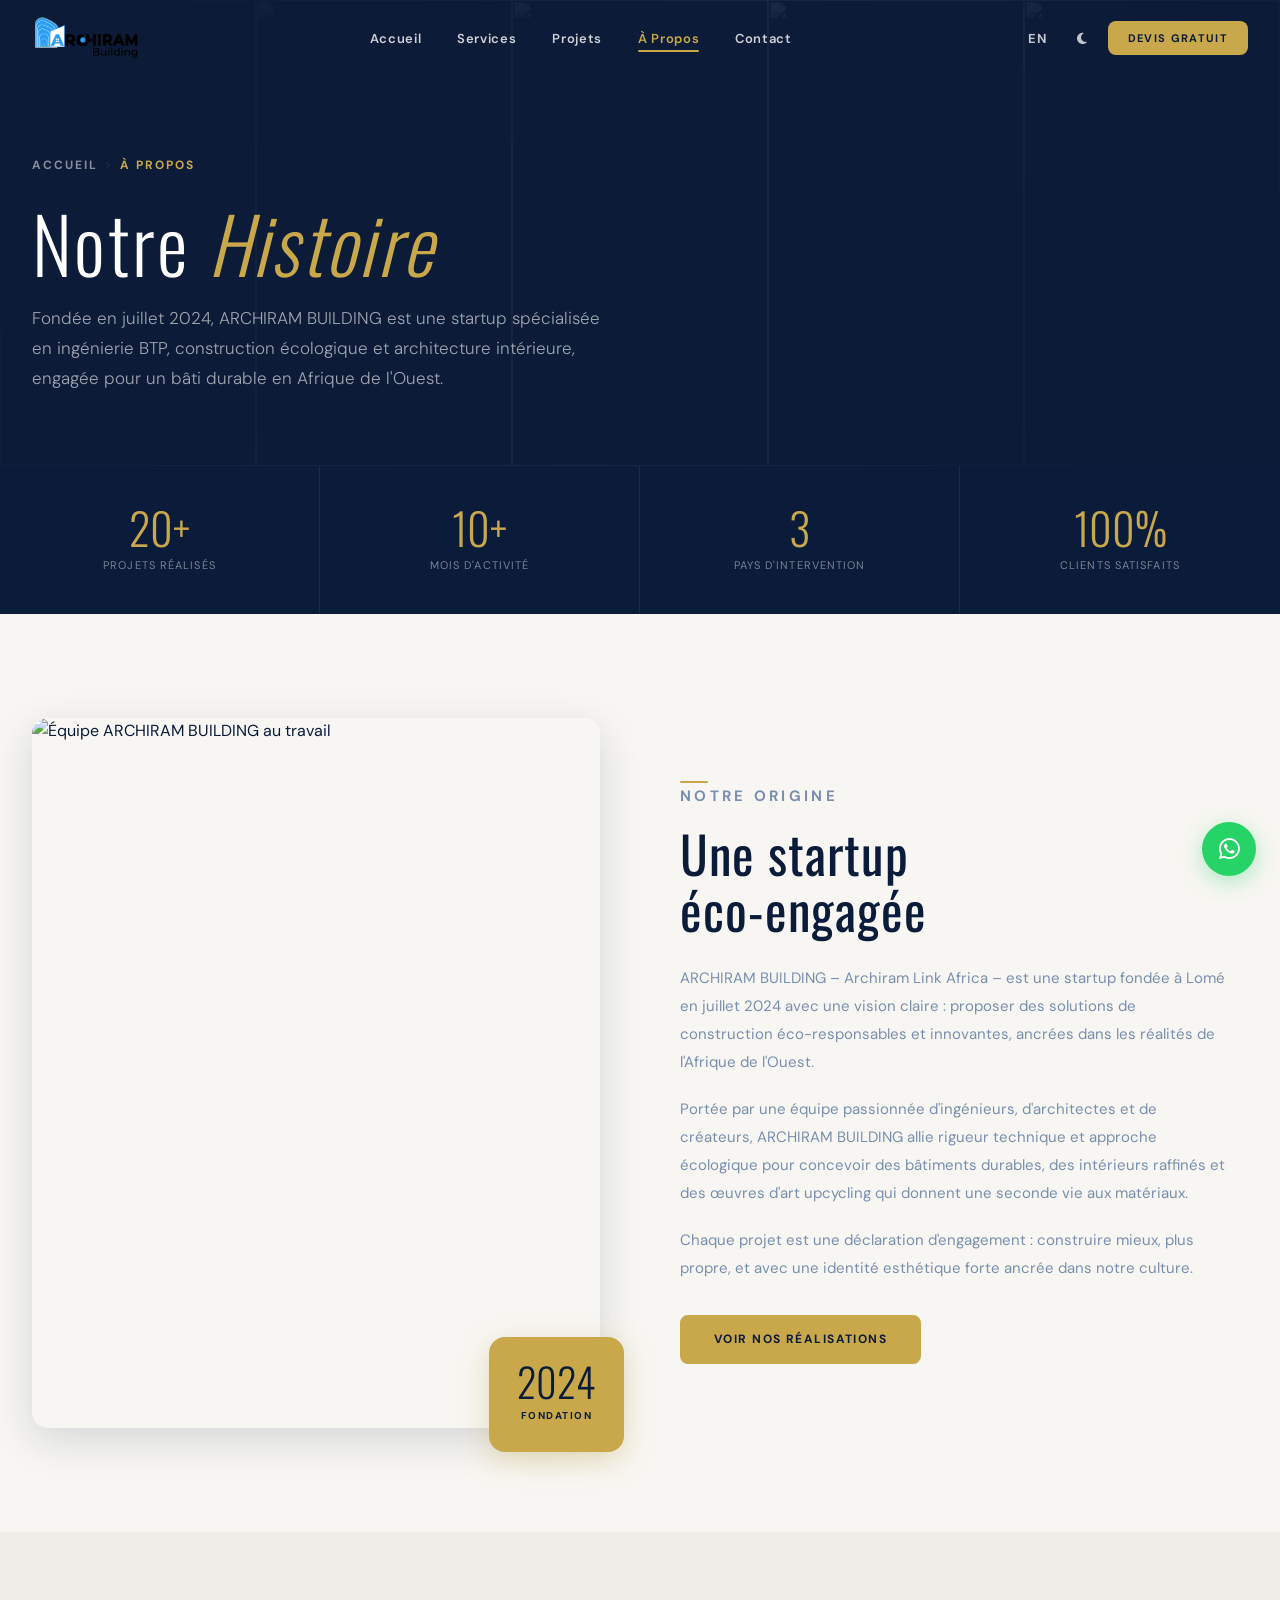
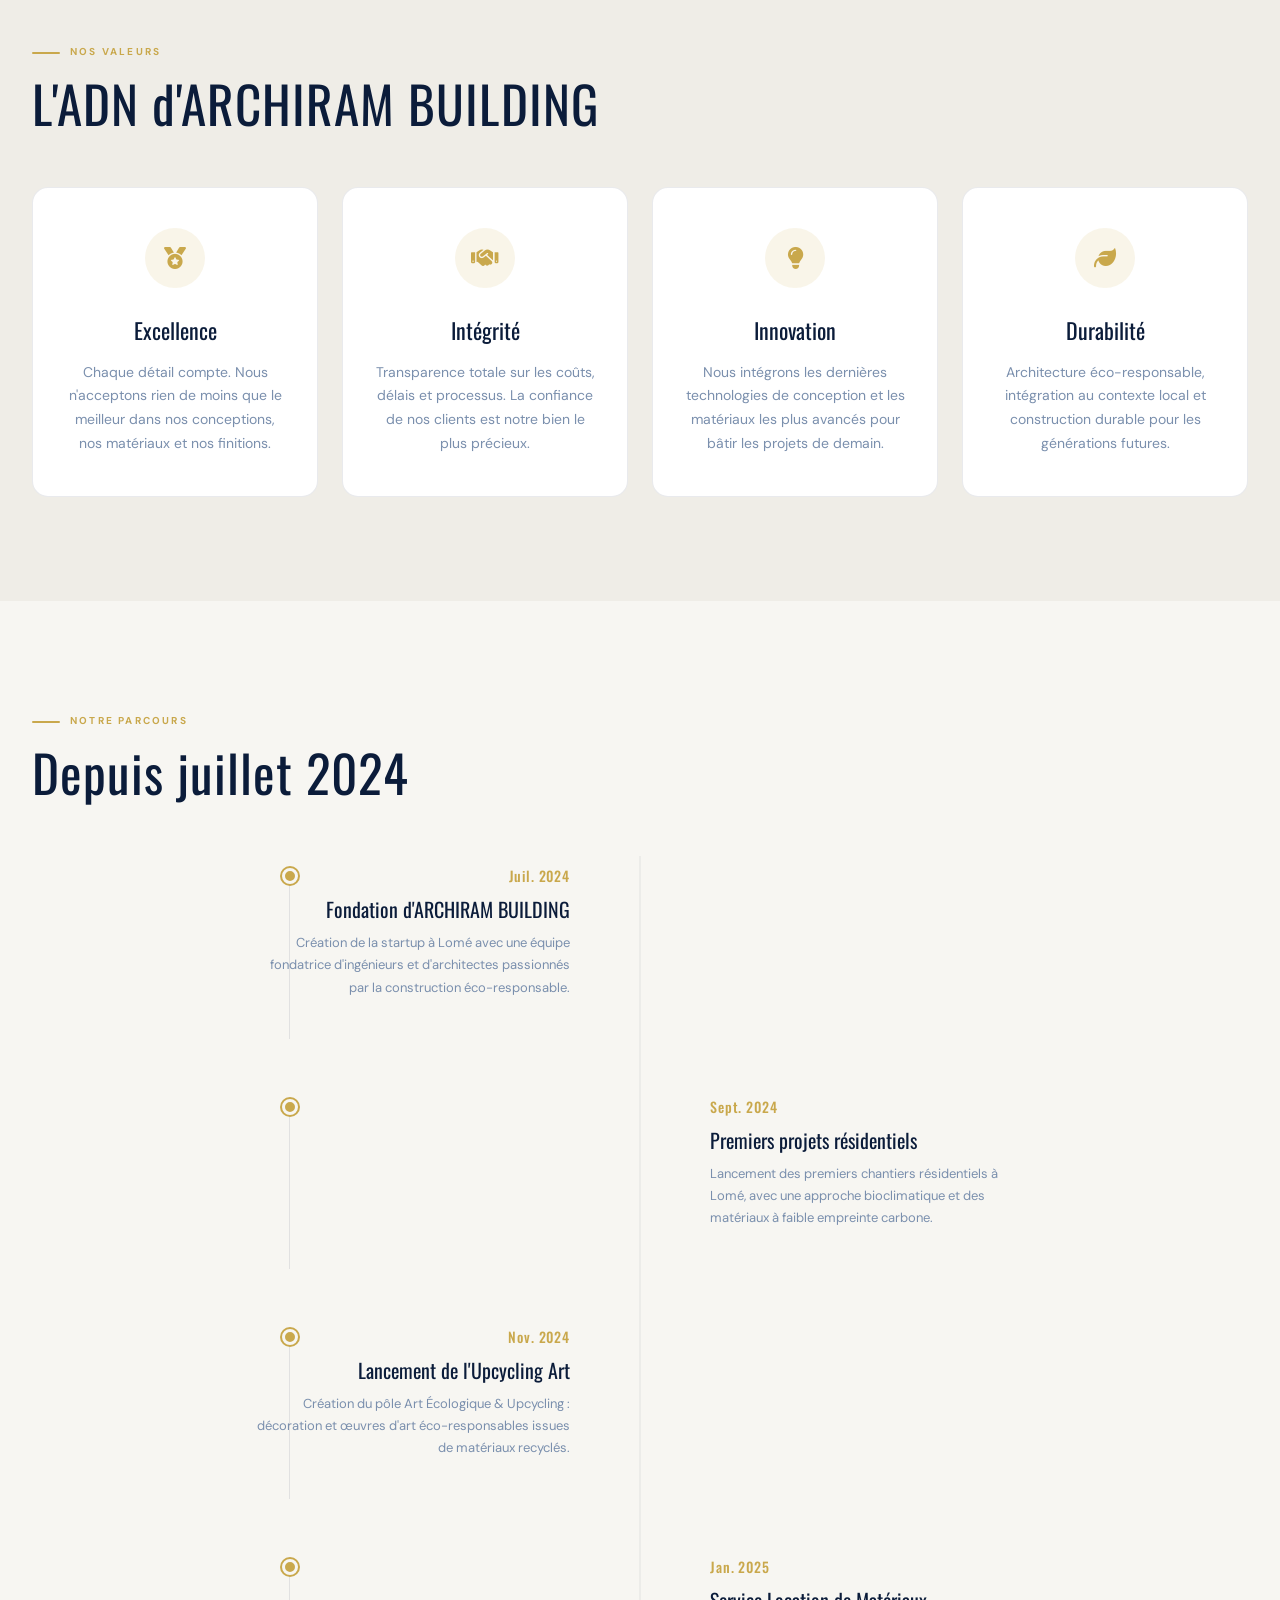
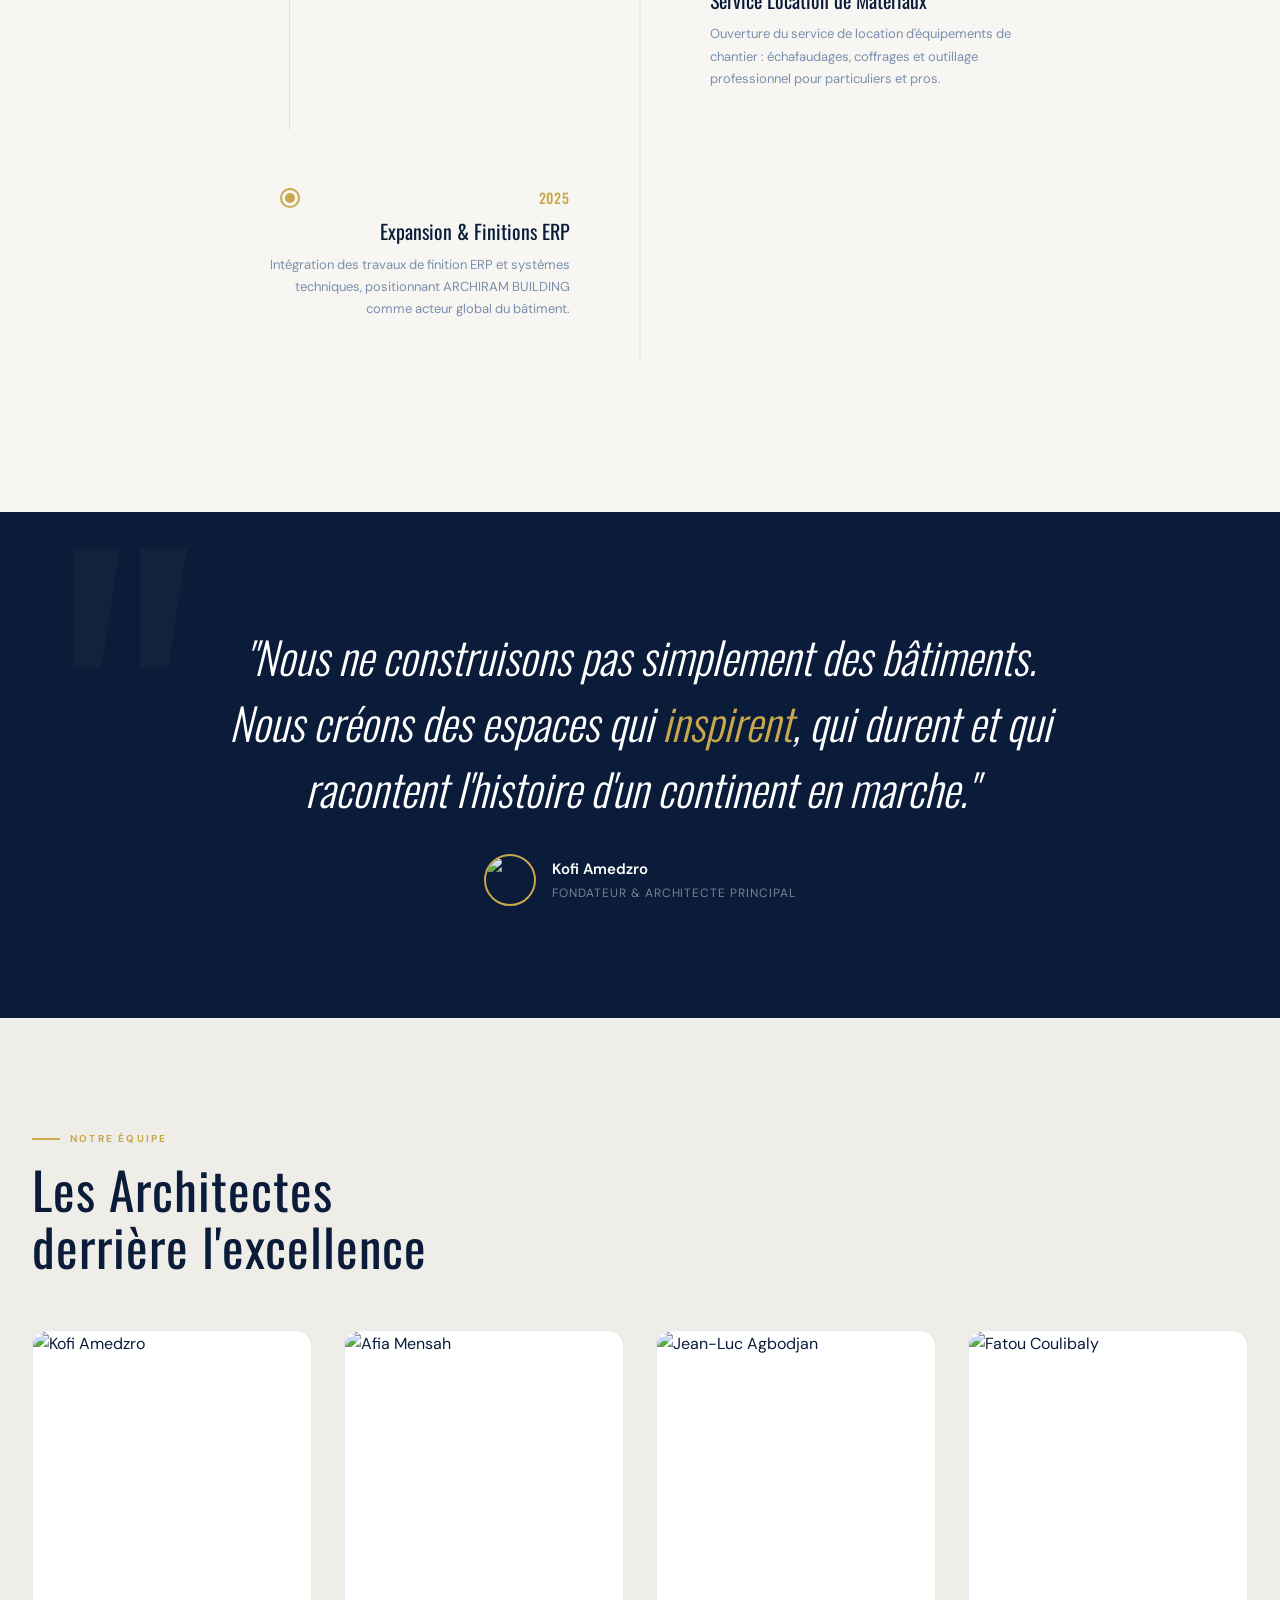
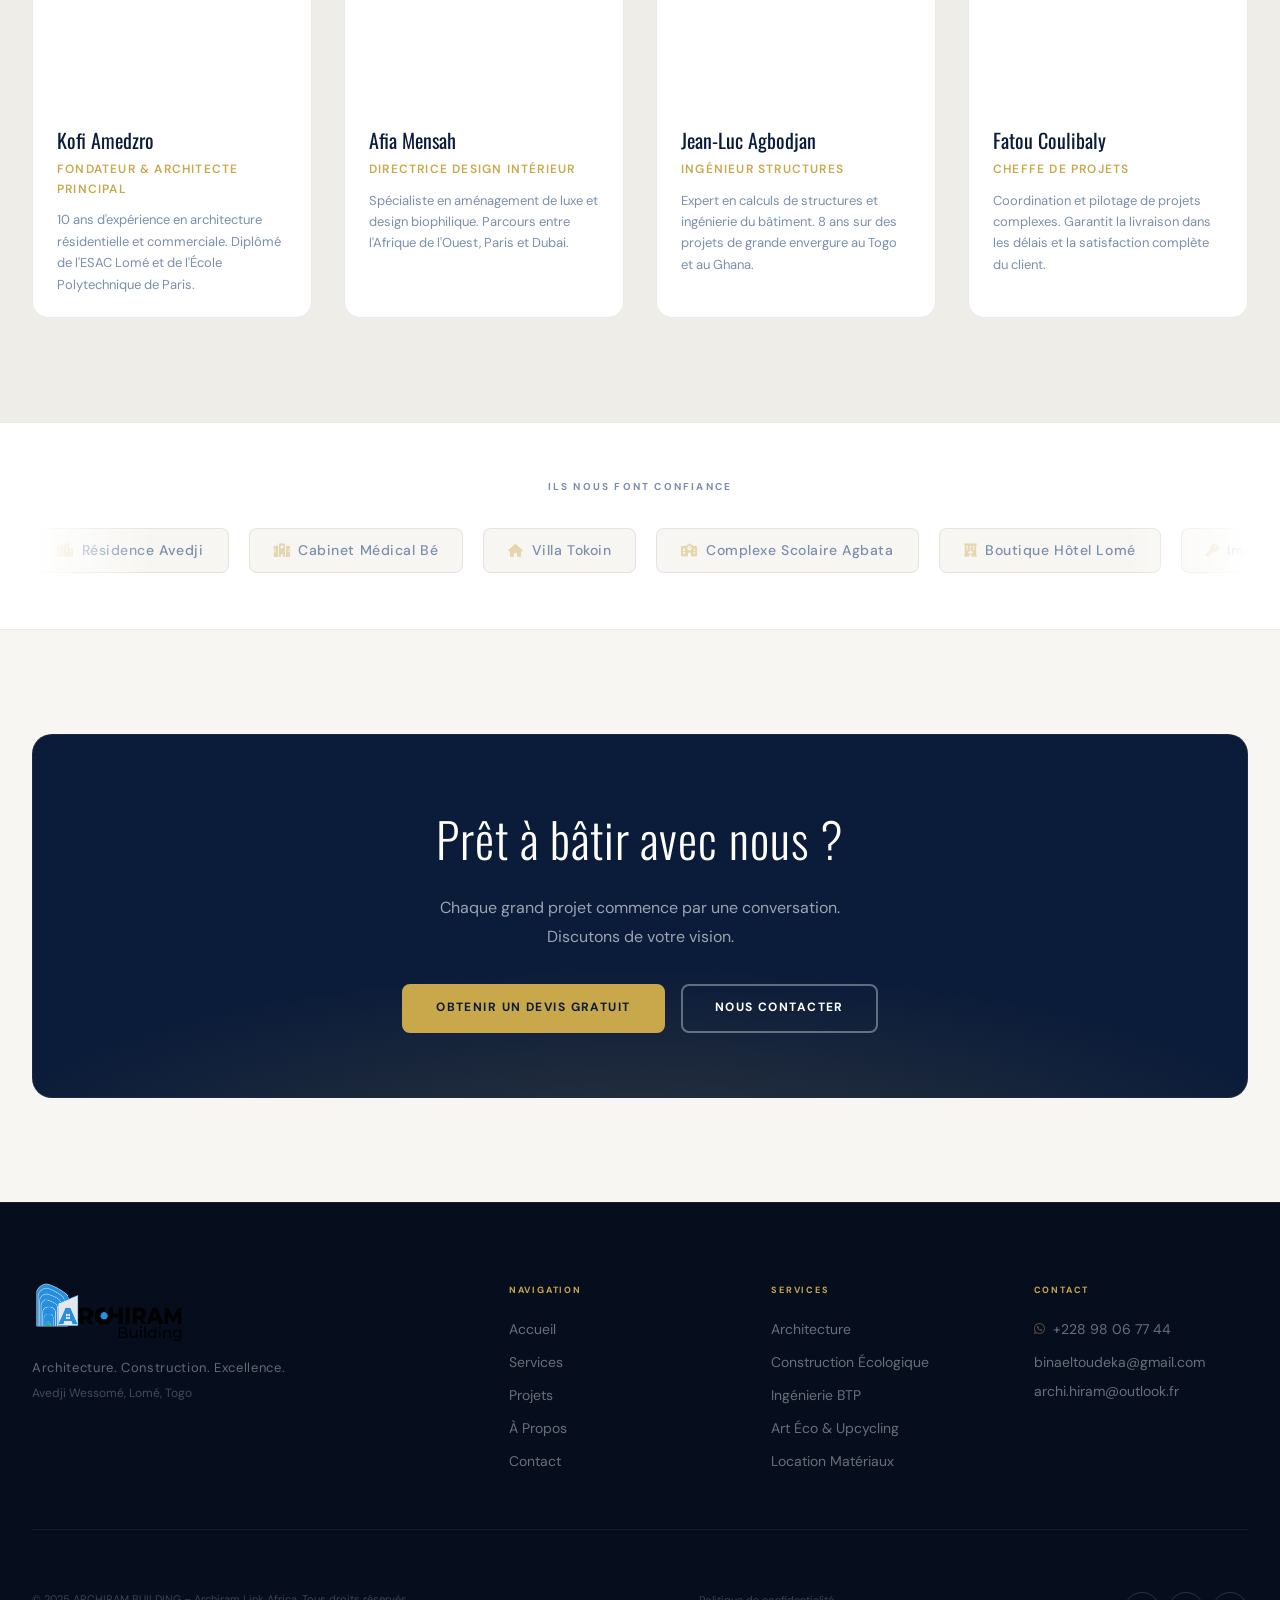
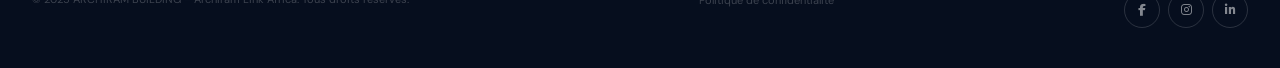
==== commit e035bd2f: "supp text aceuil" ====
--- a/about.html
+++ b/about.html
@@ -8,7 +8,7 @@
   <title>À Propos — ARCHIRAM BUILDING</title>
   <link rel="preconnect" href="https://fonts.googleapis.com">
   <link rel="preconnect" href="https://fonts.gstatic.com" crossorigin>
-  <link href="https://fonts.googleapis.com/css2?family=Cormorant+Garamond:ital,wght@0,300;0,400;0,500;0,600;0,700;1,300;1,400;1,500&family=DM+Sans:wght@300;400;500;600;700&display=swap" rel="stylesheet">
+  <link href="https://fonts.googleapis.com/css2?family=Oswald:wght@300;400;500;600;700&family=DM+Sans:wght@300;400;500;600;700&display=swap" rel="stylesheet">
   <link rel="stylesheet" href="https://cdnjs.cloudflare.com/ajax/libs/font-awesome/6.4.0/css/all.min.css">
   <link rel="stylesheet" href="style.css">
   <!-- Favicons — tous navigateurs -->
@@ -670,22 +670,22 @@
     <p class="partners-label reveal" data-i18n="partners_label">Ils nous font confiance</p>
     <div class="partners-wrap">
       <div class="partners-track">
-        <span class="partner">Résidence Avedji</span>
-        <span class="partner">Cabinet Médical Bé</span>
-        <span class="partner">Villa Tokoin</span>
-        <span class="partner">Complexe Scolaire Agbata</span>
-        <span class="partner">Boutique Hôtel Lomé</span>
-        <span class="partner">Immobilier Kégué</span>
-        <span class="partner">Centre Afrikana</span>
-        <span class="partner">Résidence Accra Nord</span>
-        <span class="partner">Résidence Avedji</span>
-        <span class="partner">Cabinet Médical Bé</span>
-        <span class="partner">Villa Tokoin</span>
-        <span class="partner">Complexe Scolaire Agbata</span>
-        <span class="partner">Boutique Hôtel Lomé</span>
-        <span class="partner">Immobilier Kégué</span>
-        <span class="partner">Centre Afrikana</span>
-        <span class="partner">Résidence Accra Nord</span>
+        <span class="partner"><i class="fas fa-city"></i> Résidence Avedji</span>
+        <span class="partner"><i class="fas fa-hospital"></i> Cabinet Médical Bé</span>
+        <span class="partner"><i class="fas fa-home"></i> Villa Tokoin</span>
+        <span class="partner"><i class="fas fa-school"></i> Complexe Scolaire Agbata</span>
+        <span class="partner"><i class="fas fa-hotel"></i> Boutique Hôtel Lomé</span>
+        <span class="partner"><i class="fas fa-key"></i> Immobilier Kégué</span>
+        <span class="partner"><i class="fas fa-landmark"></i> Centre Afrikana</span>
+        <span class="partner"><i class="fas fa-building"></i> Résidence Accra Nord</span>
+        <span class="partner"><i class="fas fa-city"></i> Résidence Avedji</span>
+        <span class="partner"><i class="fas fa-hospital"></i> Cabinet Médical Bé</span>
+        <span class="partner"><i class="fas fa-home"></i> Villa Tokoin</span>
+        <span class="partner"><i class="fas fa-school"></i> Complexe Scolaire Agbata</span>
+        <span class="partner"><i class="fas fa-hotel"></i> Boutique Hôtel Lomé</span>
+        <span class="partner"><i class="fas fa-key"></i> Immobilier Kégué</span>
+        <span class="partner"><i class="fas fa-landmark"></i> Centre Afrikana</span>
+        <span class="partner"><i class="fas fa-building"></i> Résidence Accra Nord</span>
       </div>
     </div>
   </div>
--- a/style.css
+++ b/style.css
@@ -1,963 +1,1433 @@
 /* =====================================================
-   ALA BUILDING — Premium Architecture Website
-   Navy #0B1C3A + Gold #C9A84C
-   Cormorant Garamond + DM Sans
+   ARCHIRAM BUILDING — Design System v3
+   Palette : Navy · Gold · Sky · Orange · Emerald
+   Type    : Oswald (display) + DM Sans (body)
    ===================================================== */
 
-/* ── 1. TOKENS ── */
+@import url('https://fonts.googleapis.com/css2?family=Oswald:wght@300;400;500;600;700&display=swap');
+
+/* ──────────────────────────────────────────
+   1. TOKENS
+────────────────────────────────────────── */
 :root {
-  --navy:        #0B1C3A;
-  --navy-2:      #0f2547;
-  --gold:        #C9A84C;
-  --gold-h:      #B8962E;
-  --gold-light:  rgba(201,168,76,0.12);
-  --gold-glow:   0 8px 32px rgba(201,168,76,0.30);
-
-  --bg:          #FAFAF8;
-  --bg-2:        #F4F3EF;
-  --surface:     #FFFFFF;
-  --surface-2:   rgba(255,255,255,0.82);
-
-  --text:        #0B1C3A;
-  --text-2:      #2C3E5C;
-  --text-3:      #6B7E99;
-  --text-inv:    #F0EDE8;
-
-  --border:      rgba(11,28,58,0.10);
-  --border-2:    rgba(11,28,58,0.06);
-
-  --sh-sm:       0 2px 8px rgba(11,28,58,0.07);
-  --sh-md:       0 8px 32px rgba(11,28,58,0.11);
-  --sh-lg:       0 24px 64px rgba(11,28,58,0.14);
-
-  --font-d:      'Cormorant Garamond', Georgia, serif;
-  --font-b:      'DM Sans', system-ui, sans-serif;
-
-  --ease:        cubic-bezier(0.25,0.46,0.45,0.94);
-  --ease-out:    cubic-bezier(0,0,0.2,1);
-  --dur:         0.3s;
-  --nav-h:       80px;
-  --radius:      12px;
+  /* Brand */
+  --navy:      #0B1C3A;
+  --navy-d:    #060E1E;
+  --navy-l:    #142850;
+  --gold:      #C9A84C;
+  --gold-d:    #A88830;
+  --gold-t:    rgba(201,168,76,.12);
+
+  /* Accent palette */
+  --sky:       #38BDF8;
+  --sky-t:     rgba(56,189,248,.12);
+  --orange:    #FB923C;
+  --orange-t:  rgba(251,146,60,.12);
+  --emerald:   #4ADE80;
+  --emerald-t: rgba(74,222,128,.12);
+
+  /* Surface */
+  --bg:        #F7F6F2;
+  --bg-alt:    #EFEDE7;
+  --surface:   #FFFFFF;
+  --border:    rgba(11,28,58,.09);
+
+  /* Text */
+  --tx:        #0B1C3A;
+  --tx-2:      #3A4F6E;
+  --tx-3:      #7A8FAD;
+  --tx-inv:    #F0EDE8;
+
+  /* Shadow scale */
+  --sh-1: 0 1px 4px rgba(11,28,58,.06);
+  --sh-2: 0 4px 16px rgba(11,28,58,.10);
+  --sh-3: 0 12px 40px rgba(11,28,58,.14);
+  --sh-4: 0 24px 72px rgba(11,28,58,.18);
+
+  /* Type */
+  --fd: 'Oswald', sans-serif;
+  --fb: 'DM Sans', system-ui, sans-serif;
+
+  /* Motion */
+  --ease:    cubic-bezier(.25,.46,.45,.94);
+  /* ── Legacy aliases (inner pages) ── */
+  --font-d:    'Oswald', sans-serif;
+  --font-b:    'DM Sans', system-ui, sans-serif;
+  --dur:       .28s;
+  --radius:    16px;
+  --text:      #0B1C3A;
+  --text-2:    #3A4F6E;
+  --text-3:    #7A8FAD;
+  --sh-lg:     0 12px 40px rgba(11,28,58,.14);
+  --gold-light:rgba(201,168,76,.12);
+  --gold-glow: 0 8px 28px rgba(201,168,76,.35);
+  --spring:  cubic-bezier(.34,1.56,.64,1);
+  --fast:    cubic-bezier(0,0,.2,1);
+  --t:       .28s;
+
+  /* Layout */
+  --nav-h:   76px;
+  --r:       8px;
+  --r-lg:    16px;
 }
 
 [data-theme="dark"] {
-  --bg:        #060E1E;
-  --bg-2:      #0B1C3A;
-  --surface:   #0d2240;
-  --surface-2: rgba(13,34,64,0.88);
-  --text:      #F0EDE8;
-  --text-2:    #C8D4E8;
-  --text-3:    #7A95B8;
-  --border:    rgba(201,168,76,0.12);
-  --border-2:  rgba(201,168,76,0.06);
-  --sh-sm:     0 2px 8px rgba(0,0,0,0.3);
-  --sh-md:     0 8px 32px rgba(0,0,0,0.4);
-  --sh-lg:     0 24px 64px rgba(0,0,0,0.5);
-}
-
-/* ── 2. RESET ── */
+  --bg:      #070F1F;
+  --bg-alt:  #0B1628;
+  --surface: #0F2040;
+  --border:  rgba(201,168,76,.11);
+  --tx:      #EDE9E1;
+  --tx-2:    #B8C8E0;
+  --tx-3:    #6A85A8;
+  --text:    #EDE9E1;
+  --text-2:  #B8C8E0;
+  --text-3:  #6A85A8;
+  --sh-1: 0 1px 4px rgba(0,0,0,.25);
+  --sh-2: 0 4px 16px rgba(0,0,0,.35);
+  --sh-3: 0 12px 40px rgba(0,0,0,.45);
+  --sh-4: 0 24px 72px rgba(0,0,0,.55);
+}
+
+/* ──────────────────────────────────────────
+   2. RESET & BASE
+────────────────────────────────────────── */
 *,*::before,*::after { box-sizing:border-box; margin:0; padding:0; }
-html { scroll-behavior:smooth; font-size:16px; -webkit-text-size-adjust:100%; -ms-text-size-adjust:100%; }
+html { scroll-behavior:smooth; -webkit-text-size-adjust:100%; }
 body {
-  font-family: var(--font-b);
+  font-family: var(--fb);
+  font-size: 16px;
+  line-height: 1.65;
+  color: var(--tx);
   background: var(--bg);
-  color: var(--text);
-  line-height: 1.6;
   overflow-x: hidden;
-  transition: background .4s var(--ease), color .4s var(--ease);
-}
-img { max-width:100%; height:auto; display:block; }
-a { text-decoration:none; color:inherit; }
-button { cursor:pointer; border:none; background:none; font-family:inherit; }
+  transition: background .35s var(--ease), color .35s var(--ease);
+}
+img { display:block; max-width:100%; height:auto; }
+a { color:inherit; text-decoration:none; }
+button { border:none; background:none; font-family:inherit; cursor:pointer; }
 ul { list-style:none; }
-input,select,textarea { font-family:inherit; font-size:inherit; }
-
-/* ── 3. UTILS ── */
-.container { width:100%; max-width:1280px; margin:0 auto; padding:0 2rem; }
-.section { padding: 6rem 0; }
-.section-alt { background: var(--bg-2); }
-.section-sm { padding: 3rem 0; }
-.section-navy { background: var(--navy); }
-
-.sec-header { text-align:center; max-width:600px; margin:0 auto 4rem; }
-.sec-tag {
-  display: inline-block;
-  font-size: .6875rem;
-  font-weight: 700;
-  letter-spacing: .2em;
-  text-transform: uppercase;
-  color: var(--gold);
-  margin-bottom: .875rem;
-}
-.sec-title {
-  font-family: var(--font-d);
-  font-size: 2rem;
-  font-size: clamp(2rem,4vw,3.25rem);
-  font-weight: 300;
-  line-height: 1.18;
-  color: var(--text);
-}
-
-/* ── 4. BUTTONS ── */
+input, select, textarea { font-family:inherit; font-size:inherit; }
+
+/* ──────────────────────────────────────────
+   3. LAYOUT UTILITIES
+────────────────────────────────────────── */
+.wrap {
+  width:100%; max-width:1280px;
+  margin:0 auto; padding:0 2rem;
+}
+.s-block { padding:6.5rem 0; }
+.s-dark  { background: var(--navy-d); }
+.s-grey  { background: var(--bg-alt); }
+
+/* Section header */
+.s-head { margin-bottom:3.5rem; }
+.s-head-inv .s-title,
+.s-head-inv .s-lead { color:rgba(255,255,255,.75); }
+
+.s-eyebrow {
+  display: inline-flex; align-items:center; gap:.625rem;
+  font-family: var(--fb);
+  font-size: .625rem; font-weight:700;
+  letter-spacing: .22em; text-transform:uppercase;
+  color: var(--gold); margin-bottom:.875rem;
+}
+.s-eyebrow::before {
+  content:''; display:block; width:28px; height:2px;
+  background: var(--gold); border-radius:2px;
+}
+.s-title {
+  font-family: var(--fd);
+  font-size: clamp(2.25rem,4vw,3.5rem);
+  font-weight: 400; letter-spacing:.02em;
+  line-height: 1.1; color: var(--tx);
+}
+.s-lead {
+  margin-top:.875rem;
+  font-size:.9375rem; color:var(--tx-3); line-height:1.8;
+  max-width:560px;
+}
+.s-foot { text-align:center; margin-top:3.5rem; }
+
+/* ──────────────────────────────────────────
+   4. BUTTONS
+────────────────────────────────────────── */
 .btn {
-  display: inline-flex;
-  align-items: center;
-  gap: .5rem;
-  padding: .875rem 2rem;
-  font-size: .8125rem;
-  font-weight: 500;
-  letter-spacing: .08em;
-  text-transform: uppercase;
-  border-radius: 3px;
+  display: inline-flex; align-items:center; gap:.5rem;
+  font-family: var(--fb);
+  padding: .8rem 2rem;
+  font-size: .75rem; font-weight:700;
+  letter-spacing: .12em; text-transform:uppercase;
   border: 2px solid transparent;
-  transition: all var(--dur) var(--ease);
-  white-space: nowrap;
-}
-.btn-primary { background:var(--gold); color:var(--navy); border-color:var(--gold); }
-.btn-primary:hover { background:var(--gold-h); border-color:var(--gold-h); transform:translateY(-2px); box-shadow:var(--gold-glow); }
-.btn-ghost { background:transparent; color:#fff; border-color:rgba(255,255,255,.4); }
-.btn-ghost:hover { background:rgba(255,255,255,.1); border-color:rgba(255,255,255,.75); transform:translateY(-2px); }
+  border-radius: var(--r);
+  transition: all var(--t) var(--ease);
+  white-space:nowrap;
+}
+.btn:hover { transform:translateY(-2px); }
+
+.btn-gold {
+  background: var(--gold); color: var(--navy);
+  border-color: var(--gold);
+}
+.btn-gold:hover { background: var(--gold-d); border-color:var(--gold-d); box-shadow:0 8px 28px rgba(201,168,76,.35); }
+
+.btn-navy {
+  background: var(--navy); color: #fff;
+  border-color: var(--navy);
+}
+.btn-navy:hover { background: var(--navy-l); border-color:var(--navy-l); box-shadow: var(--sh-3); }
+
+.btn-outline {
+  background: transparent; color:#fff;
+  border-color: rgba(255,255,255,.35);
+}
+.btn-outline:hover { background:rgba(255,255,255,.1); border-color:rgba(255,255,255,.7); }
+
 .btn-full { width:100%; justify-content:center; }
 
-/* ── 5. LOADING ── */
+/* ──────────────────────────────────────────
+   5. SCROLL PROGRESS
+────────────────────────────────────────── */
+#scroll-progress {
+  position:fixed; top:0; left:0; z-index:9998;
+  height:3px; width:0;
+  background: linear-gradient(90deg, var(--gold), var(--sky));
+  transition: width .12s linear;
+}
+
+/* ──────────────────────────────────────────
+   6. LOADING
+────────────────────────────────────────── */
 #loading-screen {
-  position: fixed; inset: 0; z-index: 9999;
-  background: var(--navy);
-  display: flex; align-items: center; justify-content: center;
+  position:fixed; inset:0; z-index:9999;
+  background: var(--navy-d);
+  display:flex; align-items:center; justify-content:center;
   transition: opacity .6s var(--ease), visibility .6s;
 }
 #loading-screen.loaded { opacity:0; visibility:hidden; pointer-events:none; }
-.loading-logo {
-  text-align: center;
-  margin-bottom: 2rem;
-}
-.loading-logo img { height: 90px; width: auto; object-fit: contain; }
-.loading-bar { width:180px; height:1px; background:rgba(255,255,255,.15); margin:0 auto; overflow:hidden; }
-.loading-fill { height:100%; background:var(--gold); animation:loadBar 1.6s var(--ease) forwards; width:0; }
-@keyframes loadBar { to { width:100%; } }
-
-/* ── 6. NAVBAR ── */
+.ld-inner { text-align:center; }
+.ld-logo  { height:80px; width:auto; margin:0 auto 2rem; opacity:.9; animation:ldPulse 1.6s ease-in-out infinite; }
+.ld-bar   { width:180px; height:2px; background:rgba(255,255,255,.08); margin:0 auto .75rem; border-radius:2px; overflow:hidden; }
+.ld-fill  { height:100%; background:linear-gradient(90deg,var(--gold),var(--sky)); animation:ldBar 1.5s var(--ease) forwards; width:0; }
+.ld-tagline { font-size:.625rem; font-weight:700; letter-spacing:.28em; text-transform:uppercase; color:rgba(255,255,255,.25); }
+@keyframes ldPulse { 0%,100%{opacity:.85;transform:scale(1)} 50%{opacity:1;transform:scale(1.04)} }
+@keyframes ldBar   { to{width:100%} }
+
+/* ──────────────────────────────────────────
+   7. NAVBAR
+────────────────────────────────────────── */
 #navbar {
-  position: fixed; top:0; left:0; right:0; z-index:1000;
+  position:fixed; top:0; left:0; right:0; z-index:1000;
   height: var(--nav-h);
-  transition: all .4s var(--ease);
+  transition: all .35s var(--ease);
 }
 #navbar.scrolled {
-  background: var(--surface-2);
-  backdrop-filter: blur(20px);
-  -webkit-backdrop-filter: blur(20px);
-  border-bottom: 1px solid var(--border);
-  box-shadow: var(--sh-sm);
-  height: 66px;
-}
-.nav-container {
+  background: rgba(var(--bg-rgb, 247,246,242),.94);
+  backdrop-filter:blur(20px); -webkit-backdrop-filter:blur(20px);
+  border-bottom:1px solid var(--border);
+  box-shadow: var(--sh-2);
+  height:62px;
+}
+[data-theme="dark"] #navbar.scrolled { background:rgba(7,15,31,.94); }
+
+.nav-wrap {
   max-width:1280px; margin:0 auto; padding:0 2rem;
   height:100%; display:flex; align-items:center; justify-content:space-between; gap:2rem;
 }
-.nav-logo {
-  flex-shrink:0; display:flex; align-items:center;
-}
-.nav-logo img { height: 44px; width: auto; object-fit: contain; display:block; }
-
-.nav-links { display:flex; align-items:center; gap:2.5rem; }
-.nav-link {
-  font-size:.875rem; font-weight:600; color:rgba(255,255,255,.85);
-  letter-spacing:.04em; transition:color var(--dur); position:relative;
-}
-.nav-link::after {
-  content:''; position:absolute; bottom:-4px; left:0; width:0; height:1px;
-  background:var(--gold); transition:width var(--dur) var(--ease);
-}
-.nav-link:hover { color:var(--gold); }
-.nav-link:hover::after { width:100%; }
-#navbar.scrolled .nav-link { color:var(--text-2); }
-#navbar.scrolled .nav-link:hover { color:var(--gold); }
-
-.nav-actions { display:flex; align-items:center; gap:.625rem; }
-
-.lang-btn,.theme-btn {
+.nav-brand img { height:42px; width:auto; display:block; }
+.nav-menu  { display:flex; align-items:center; gap:2.25rem; }
+
+.nav-item {
+  font-size:.8125rem; font-weight:600; letter-spacing:.05em;
+  color:rgba(255,255,255,.8);
+  position:relative; transition:color var(--t);
+}
+.nav-item::after {
+  content:''; position:absolute; bottom:-5px; left:0;
+  width:0; height:2px; background:var(--gold);
+  border-radius:2px; transition:width .3s var(--ease);
+}
+.nav-item:hover, .nav-item.active { color:var(--gold); }
+.nav-item:hover::after, .nav-item.active::after { width:100%; }
+#navbar.scrolled .nav-item { color:var(--tx-2); }
+#navbar.scrolled .nav-item:hover,
+#navbar.scrolled .nav-item.active { color:var(--gold); }
+
+.nav-controls { display:flex; align-items:center; gap:.5rem; }
+
+.ctrl-btn {
   width:36px; height:36px; border-radius:50%;
   display:flex; align-items:center; justify-content:center;
-  font-size:.8125rem; font-weight:600; letter-spacing:.05em;
-  color:rgba(255,255,255,.8); transition:all var(--dur);
-}
-.lang-btn:hover,.theme-btn:hover { background:rgba(255,255,255,.15); color:#fff; }
-#navbar.scrolled .lang-btn,#navbar.scrolled .theme-btn { color:var(--text-2); }
-#navbar.scrolled .lang-btn:hover,#navbar.scrolled .theme-btn:hover { background:var(--gold-light); color:var(--gold); }
-
-.nav-cta {
-  padding:.5rem 1.25rem; font-size:.6875rem; font-weight:600;
-  letter-spacing:.1em; text-transform:uppercase;
-  background:var(--gold); color:var(--navy); border-radius:2px;
-  transition:all var(--dur);
-}
-.nav-cta:hover { background:var(--gold-h); transform:translateY(-1px); }
-
-.hamburger {
-  display:none; flex-direction:column; justify-content:center; align-items:center;
-  gap:5px; width:44px; height:44px; padding:0;
-  border-radius:8px; background:transparent;
-  transition:background .2s ease;
-}
-.hamburger:hover { background:rgba(255,255,255,.12); }
-#navbar.scrolled .hamburger:hover { background:rgba(0,0,0,.07); }
-.hamburger span {
+  font-size:.8125rem; font-weight:700; letter-spacing:.04em;
+  color:rgba(255,255,255,.75);
+  transition: all var(--t);
+}
+.ctrl-btn:hover { background:rgba(255,255,255,.14); color:#fff; }
+#navbar.scrolled .ctrl-btn { color:var(--tx-2); }
+#navbar.scrolled .ctrl-btn:hover { background:var(--gold-t); color:var(--gold); }
+
+.nav-quote {
+  padding:.5rem 1.25rem; font-size:.6875rem; font-weight:700;
+  letter-spacing:.12em; text-transform:uppercase;
+  background:var(--gold); color:var(--navy);
+  border-radius:var(--r); transition:all var(--t);
+}
+.nav-quote:hover { background:var(--gold-d); transform:translateY(-1px); box-shadow:0 6px 20px rgba(201,168,76,.3); }
+
+.nav-burger {
+  display:none; flex-direction:column; justify-content:center;
+  align-items:center; gap:5px; width:42px; height:42px;
+  border-radius:var(--r); transition:background var(--t);
+}
+.nav-burger:hover { background:rgba(255,255,255,.1); }
+#navbar.scrolled .nav-burger:hover { background:rgba(0,0,0,.06); }
+.nav-burger span {
   display:block; height:2px; border-radius:2px; background:#fff;
-  transition:transform .38s cubic-bezier(.23,1,.32,1), opacity .25s ease, width .3s ease;
-}
-.hamburger span:nth-child(1) { width:22px; }
-.hamburger span:nth-child(2) { width:14px; }
-.hamburger span:nth-child(3) { width:22px; }
-#navbar.scrolled .hamburger span { background:var(--text); }
-.hamburger.open span:nth-child(1) { transform:translateY(7px) rotate(45deg); width:22px; }
-.hamburger.open span:nth-child(2) { opacity:0; transform:scaleX(0); }
-.hamburger.open span:nth-child(3) { transform:translateY(-7px) rotate(-45deg); width:22px; }
-
-/* Mobile CTA injected in nav — hidden on desktop */
+  transition: transform .35s var(--spring), opacity .2s, width .3s;
+}
+.nav-burger span:nth-child(1) { width:22px; }
+.nav-burger span:nth-child(2) { width:14px; }
+.nav-burger span:nth-child(3) { width:22px; }
+#navbar.scrolled .nav-burger span { background:var(--tx); }
+.nav-burger.open span:nth-child(1) { transform:translateY(7px) rotate(45deg); width:22px; }
+.nav-burger.open span:nth-child(2) { opacity:0; transform:scaleX(0); }
+.nav-burger.open span:nth-child(3) { transform:translateY(-7px) rotate(-45deg); width:22px; }
 .nav-mobile-cta { display:none; }
 
-/* ── 7. HERO ── */
+/* ──────────────────────────────────────────
+   8. HERO
+────────────────────────────────────────── */
 #hero {
-  position:relative; min-height:100vh; min-height:100svh;
+  position:relative; min-height:100svh;
   display:flex; flex-direction:column; justify-content:center; overflow:hidden;
 }
-.hero-bg { position:absolute; inset:0; z-index:0; }
-.hero-bg img { width:100%; height:100%; object-fit:cover; animation:kenBurns 14s ease-in-out infinite alternate; }
-@keyframes kenBurns { from{transform:scale(1)} to{transform:scale(1.07)} }
-.hero-overlay {
+.hero-media { position:absolute; inset:0; z-index:0; }
+.hero-media img { width:100%; height:100%; object-fit:cover; animation:heroZoom 18s ease-in-out infinite alternate; }
+@keyframes heroZoom { from{transform:scale(1)} to{transform:scale(1.07)} }
+.hero-mask {
   position:absolute; inset:0;
-  background: linear-gradient(135deg, rgba(6,14,30,.9) 0%, rgba(11,28,58,.78) 50%, rgba(11,28,58,.55) 100%);
-}
-.hero-content {
+  background: linear-gradient(
+    110deg,
+    rgba(4,9,19,.95) 0%,
+    rgba(11,28,58,.82) 50%,
+    rgba(11,28,58,.45) 100%
+  );
+}
+
+.hero-body {
   position:relative; z-index:1;
   max-width:1280px; margin:0 auto;
-  padding: calc(var(--nav-h) + 4rem) 2rem 5rem;
+  padding: calc(var(--nav-h) + 5rem) 2rem 5rem;
   width:100%;
 }
-.hero-eyebrow {
-  font-size:.6875rem; font-weight:600; letter-spacing:.2em; text-transform:uppercase;
+.hero-label {
+  display: inline-flex; align-items:center; gap:.75rem;
+  font-size:.625rem; font-weight:700; letter-spacing:.24em; text-transform:uppercase;
   color:var(--gold); margin-bottom:1.5rem;
-  opacity:0; animation:fadeUp .8s .4s var(--ease-out) forwards;
-}
-.hero-title {
-  font-family:var(--font-d); font-size:3rem; font-size:clamp(3rem,7vw,6rem);
-  font-weight:300; line-height:1.1; color:#fff; margin-bottom:1.5rem;
-  opacity:0; animation:fadeUp .8s .6s var(--ease-out) forwards;
-}
-.hero-static { display:block; }
-.hero-rotate-wrap { display:block; color:var(--gold); overflow:hidden; height:1.15em; }
-.hero-rotate { display:block; transition:transform .6s var(--ease), opacity .6s var(--ease); }
-.hero-rotate.exit { transform:translateY(-100%); opacity:0; }
-.hero-rotate.enter { transform:translateY(100%); opacity:0; transition:none; }
-.hero-sub {
-  font-size:1.0625rem; color:rgba(255,255,255,.7); font-weight:300;
-  max-width:500px; line-height:1.75; margin-bottom:2.5rem;
-  opacity:0; animation:fadeUp .8s .8s var(--ease-out) forwards;
-}
-.hero-actions {
+  opacity:0; animation:fadeUp .7s .3s var(--fast) forwards;
+}
+.hero-label::before { content:''; width:32px; height:1px; background:var(--gold); }
+
+.hero-h1 {
+  font-family:var(--fd); font-weight:300; letter-spacing:.02em;
+  line-height:1.05; color:#fff; margin-bottom:1.5rem;
+  opacity:0; animation:fadeUp .7s .5s var(--fast) forwards;
+}
+.hero-line1 { display:block; font-size:clamp(3.5rem,8vw,7rem); }
+.hero-line2 {
+  display:block; font-size:clamp(3.5rem,8vw,7rem);
+  color:var(--gold); overflow:hidden; height:1.08em;
+}
+#heroRotate { display:block; transition:transform .55s var(--ease), opacity .55s var(--ease); }
+#heroRotate.exit  { transform:translateY(-100%); opacity:0; }
+#heroRotate.enter { transform:translateY(100%);  opacity:0; transition:none; }
+
+.hero-desc {
+  font-size:1rem; color:rgba(255,255,255,.65); font-weight:300;
+  max-width:460px; line-height:1.85; margin-bottom:2.5rem;
+  opacity:0; animation:fadeUp .7s .7s var(--fast) forwards;
+}
+.hero-btns {
   display:flex; gap:1rem; flex-wrap:wrap;
-  opacity:0; animation:fadeUp .8s 1s var(--ease-out) forwards;
-}
-.hero-stats {
+  opacity:0; animation:fadeUp .7s .9s var(--fast) forwards;
+}
+
+/* KPI bar */
+/* ── KPI Cards — Premium Palette Design ── */
+.hero-kpis {
   position:relative; z-index:1;
   display:grid; grid-template-columns:repeat(4,1fr);
-  background:rgba(6,14,30,.7); -webkit-backdrop-filter:blur(16px); backdrop-filter:blur(16px);
-  border-top:1px solid rgba(201,168,76,.2);
-}
-.hstat {
-  text-align:center; padding:1.75rem 1rem;
-  border-right:1px solid rgba(255,255,255,.08);
-}
-.hstat:last-child { border-right:none; }
-.hstat-n {
-  display:block; font-family:var(--font-d);
-  font-size:1.75rem; font-size:clamp(1.75rem,3vw,2.5rem); font-weight:300; color:var(--gold); line-height:1;
-}
-.hstat-l { font-size:.6875rem; color:rgba(255,255,255,.55); letter-spacing:.1em; text-transform:uppercase; margin-top:.25rem; display:block; }
-
-/* ── 8. SERVICES ── */
-.services-grid { display:grid; grid-template-columns:repeat(3,1fr); gap:1.5rem; }
+  background: rgba(4,9,19,.88);
+  backdrop-filter:blur(24px); -webkit-backdrop-filter:blur(24px);
+  border-top:1px solid rgba(255,255,255,.04);
+}
+
+.kpi {
+  padding:2.25rem 1.5rem 2rem;
+  text-align:center;
+  border-right:1px solid rgba(255,255,255,.04);
+  position:relative; overflow:hidden;
+  display:flex; flex-direction:column; align-items:center;
+  transition:all .4s var(--ease);
+  cursor:default;
+}
+.kpi:last-child { border-right:none; }
+.kpi:hover { transform:translateY(-4px); }
+
+/* Accent line — toujours visible, s'étend au hover */
+.kpi::before {
+  content:''; position:absolute; top:0; left:0; right:0; height:3px;
+  transform-origin:left; transform:scaleX(.35);
+  transition:transform .5s var(--ease);
+}
+.kpi:hover::before { transform:scaleX(1); }
+
+/* Radial glow fond */
+.kpi::after {
+  content:''; position:absolute; inset:0;
+  opacity:0; transition:opacity .55s;
+  pointer-events:none;
+}
+.kpi:hover::after { opacity:1; }
+
+/* Icon wrapper — cercle lumineux */
+.kpi-ico-wrap {
+  width:54px; height:54px; border-radius:50%;
+  display:flex; align-items:center; justify-content:center;
+  margin:0 auto 1rem;
+  position:relative; z-index:1;
+  transition:all .4s var(--spring);
+  flex-shrink:0;
+}
+.kpi:hover .kpi-ico-wrap { transform:scale(1.14) translateY(-3px); }
+
+.kpi-ico { font-size:1.25rem; position:relative; z-index:1; }
+.kpi-n   {
+  display:block; font-family:var(--fd);
+  font-size:clamp(2.25rem,3.5vw,3rem);
+  font-weight:300; letter-spacing:.04em; line-height:1;
+  position:relative; z-index:1;
+  transition:transform .35s var(--ease);
+}
+.kpi:hover .kpi-n { transform:scale(1.04); }
+.kpi-l   { display:block; font-size:.5625rem; color:rgba(255,255,255,.38); letter-spacing:.16em; text-transform:uppercase; margin-top:.4rem; position:relative; z-index:1; }
+
+/* ── GOLD palette ── */
+.kpi-gold::before { background:linear-gradient(90deg, #C9A84C, #F0D080, #C9A84C); }
+.kpi-gold::after  { background:radial-gradient(ellipse 100% 120% at 50% 100%, rgba(201,168,76,.18) 0%, transparent 65%); }
+.kpi-gold .kpi-ico-wrap {
+  background:linear-gradient(135deg, rgba(201,168,76,.18), rgba(201,168,76,.06));
+  border:1px solid rgba(201,168,76,.28);
+  box-shadow:0 0 20px rgba(201,168,76,.14), inset 0 1px 0 rgba(201,168,76,.15);
+}
+.kpi-gold .kpi-ico, .kpi-gold .kpi-n { color:var(--gold); }
+.kpi-gold:hover .kpi-ico-wrap { background:linear-gradient(135deg, rgba(201,168,76,.3), rgba(201,168,76,.12)); box-shadow:0 0 36px rgba(201,168,76,.35), inset 0 1px 0 rgba(201,168,76,.2); border-color:rgba(201,168,76,.5); }
+
+/* ── SKY palette ── */
+.kpi-sky::before { background:linear-gradient(90deg, #38BDF8, #7DD3FC, #38BDF8); }
+.kpi-sky::after  { background:radial-gradient(ellipse 100% 120% at 50% 100%, rgba(56,189,248,.15) 0%, transparent 65%); }
+.kpi-sky .kpi-ico-wrap {
+  background:linear-gradient(135deg, rgba(56,189,248,.16), rgba(56,189,248,.05));
+  border:1px solid rgba(56,189,248,.25);
+  box-shadow:0 0 20px rgba(56,189,248,.12), inset 0 1px 0 rgba(56,189,248,.12);
+}
+.kpi-sky .kpi-ico, .kpi-sky .kpi-n { color:var(--sky); }
+.kpi-sky:hover .kpi-ico-wrap { background:linear-gradient(135deg, rgba(56,189,248,.28), rgba(56,189,248,.1)); box-shadow:0 0 36px rgba(56,189,248,.3), inset 0 1px 0 rgba(56,189,248,.18); border-color:rgba(56,189,248,.5); }
+
+/* ── ORANGE palette ── */
+.kpi-orange::before { background:linear-gradient(90deg, #FB923C, #FDBA74, #FB923C); }
+.kpi-orange::after  { background:radial-gradient(ellipse 100% 120% at 50% 100%, rgba(251,146,60,.15) 0%, transparent 65%); }
+.kpi-orange .kpi-ico-wrap {
+  background:linear-gradient(135deg, rgba(251,146,60,.16), rgba(251,146,60,.05));
+  border:1px solid rgba(251,146,60,.25);
+  box-shadow:0 0 20px rgba(251,146,60,.12), inset 0 1px 0 rgba(251,146,60,.12);
+}
+.kpi-orange .kpi-ico, .kpi-orange .kpi-n { color:var(--orange); }
+.kpi-orange:hover .kpi-ico-wrap { background:linear-gradient(135deg, rgba(251,146,60,.28), rgba(251,146,60,.1)); box-shadow:0 0 36px rgba(251,146,60,.3), inset 0 1px 0 rgba(251,146,60,.18); border-color:rgba(251,146,60,.5); }
+
+/* ── EMERALD palette ── */
+.kpi-emerald::before { background:linear-gradient(90deg, #4ADE80, #86EFAC, #4ADE80); }
+.kpi-emerald::after  { background:radial-gradient(ellipse 100% 120% at 50% 100%, rgba(74,222,128,.15) 0%, transparent 65%); }
+.kpi-emerald .kpi-ico-wrap {
+  background:linear-gradient(135deg, rgba(74,222,128,.16), rgba(74,222,128,.05));
+  border:1px solid rgba(74,222,128,.25);
+  box-shadow:0 0 20px rgba(74,222,128,.12), inset 0 1px 0 rgba(74,222,128,.12);
+}
+.kpi-emerald .kpi-ico, .kpi-emerald .kpi-n { color:var(--emerald); }
+.kpi-emerald:hover .kpi-ico-wrap { background:linear-gradient(135deg, rgba(74,222,128,.28), rgba(74,222,128,.1)); box-shadow:0 0 36px rgba(74,222,128,.3), inset 0 1px 0 rgba(74,222,128,.18); border-color:rgba(74,222,128,.5); }
+
+/* ──────────────────────────────────────────
+   9. SERVICES
+────────────────────────────────────────── */
+.srv-grid {
+  display:grid; grid-template-columns:repeat(3,1fr); gap:1.25rem;
+}
 .srv-card {
-  padding:2.5rem 2rem; background:var(--surface);
-  border:1px solid var(--border); border-radius:var(--radius);
-  transition:all .4s var(--ease); position:relative; overflow:hidden;
-  transition-delay: var(--d, 0ms);
-}
-.srv-card::before {
-  content:''; position:absolute; inset:0;
-  background:linear-gradient(135deg,var(--gold-light),transparent);
-  opacity:0; transition:opacity .4s;
-}
-.srv-card:hover { transform:translateY(-8px); box-shadow:var(--sh-lg); border-color:var(--gold); }
-.srv-card:hover::before { opacity:1; }
-.srv-icon {
-  width:52px; height:52px; border-radius:8px;
-  background:var(--gold-light); display:flex; align-items:center; justify-content:center;
-  font-size:1.25rem; color:var(--gold); margin-bottom:1.5rem; transition:all .3s;
-}
-.srv-card:hover .srv-icon { background:var(--gold); color:var(--navy); transform:scale(1.08); }
+  background:var(--surface); border:1px solid var(--border);
+  border-radius:var(--r-lg); padding:2.25rem 2rem;
+  transition: transform .3s var(--ease), box-shadow .3s var(--ease), border-color .3s;
+  position:relative; overflow:hidden;
+  transition-delay:var(--di,0ms);
+}
+/* Bottom colored stripe on hover */
+.srv-card::after {
+  content:''; position:absolute; bottom:0; left:0; right:0; height:3px;
+  background:var(--gold); transform:scaleX(0); transform-origin:left;
+  transition:transform .35s var(--ease);
+}
+.srv-card:hover { transform:translateY(-6px); box-shadow:var(--sh-4); border-color:rgba(201,168,76,.25); }
+.srv-card:hover::after { transform:scaleX(1); }
+
+.srv-ico {
+  width:52px; height:52px; border-radius:var(--r);
+  display:flex; align-items:center; justify-content:center;
+  font-size:1.25rem; margin-bottom:1.375rem;
+  transition: transform .35s var(--spring);
+}
+.srv-ico-gold    { background:var(--gold-t);    color:var(--gold); }
+.srv-ico-sky     { background:var(--sky-t);     color:var(--sky); }
+.srv-ico-orange  { background:var(--orange-t);  color:var(--orange); }
+.srv-ico-emerald { background:var(--emerald-t); color:var(--emerald); }
+.srv-card:hover .srv-ico { transform:scale(1.1) rotate(-5deg); }
+
 .srv-card h3 {
-  font-family:var(--font-d); font-size:1.5rem; font-weight:400;
-  color:var(--text); margin-bottom:.625rem;
-}
-.srv-card p { font-size:.875rem; color:var(--text-3); line-height:1.7; margin-bottom:1.25rem; }
-.srv-link {
-  display:inline-flex; align-items:center; gap:.4rem;
-  font-size:.8125rem; font-weight:500; color:var(--gold); transition:gap .3s;
-}
-.srv-link:hover { gap:.75rem; }
-
-/* ── 9. PROJECTS ── */
-.proj-filter {
-  display:flex; justify-content:center; gap:.5rem; flex-wrap:wrap; margin-bottom:2.5rem;
-}
-.flt-btn {
-  padding:.5rem 1.375rem; font-size:.8125rem; font-weight:500;
-  color:var(--text-3); border:1px solid var(--border); border-radius:99px;
-  transition:all var(--dur);
-}
-.flt-btn.active,.flt-btn:hover { background:var(--gold); color:var(--navy); border-color:var(--gold); }
-.proj-grid { display:grid; grid-template-columns:repeat(3,1fr); gap:1.5rem; }
-.proj-card { border-radius:var(--radius); overflow:hidden; position:relative; }
+  font-family:var(--fd); font-size:1.125rem; font-weight:600;
+  letter-spacing:.05em; text-transform:uppercase;
+  color:var(--tx); margin-bottom:.625rem;
+}
+.srv-card p { font-size:.875rem; color:var(--tx-3); line-height:1.75; margin-bottom:1.375rem; }
+.srv-arrow {
+  display:inline-flex; align-items:center; gap:.375rem;
+  font-size:.75rem; font-weight:700; letter-spacing:.06em; text-transform:uppercase;
+  color:var(--gold); transition:gap .25s var(--ease);
+}
+.srv-arrow i { font-size:.625rem; transition:transform .25s; }
+.srv-arrow:hover { gap:.75rem; }
+.srv-arrow:hover i { transform:translateX(3px); }
+
+/* ──────────────────────────────────────────
+   10. PROCESS
+────────────────────────────────────────── */
+.proc-row {
+  display:grid; grid-template-columns:repeat(4,1fr);
+  gap:0; position:relative;
+}
+/* connecting line */
+.proc-row::before {
+  content:''; position:absolute;
+  top:2.375rem; left:12.5%; right:12.5%; height:1px;
+  background:linear-gradient(90deg, var(--gold), rgba(201,168,76,.15));
+}
+.proc-step {
+  text-align:center; padding:0 1.5rem;
+  transition-delay:var(--di,0ms);
+}
+.proc-chip {
+  font-family:var(--fd); font-size:.625rem; font-weight:700;
+  letter-spacing:.15em; color:rgba(201,168,76,.4);
+  margin-bottom:.375rem;
+}
+.proc-dot {
+  width:6px; height:6px; border-radius:50%;
+  background:var(--gold); margin:0 auto .25rem;
+  box-shadow:0 0 0 6px rgba(201,168,76,.12);
+}
+.proc-icon {
+  font-size:2rem; color:var(--gold); display:block;
+  margin:0 auto 1.5rem; width:64px; height:64px;
+  border-radius:50%; background:rgba(201,168,76,.1);
+  border:1px solid rgba(201,168,76,.2);
+  display:flex; align-items:center; justify-content:center;
+  transition:all .35s var(--spring);
+}
+.proc-step:hover .proc-icon {
+  background:var(--gold); color:var(--navy); border-color:var(--gold);
+  transform:scale(1.08); box-shadow:0 8px 28px rgba(201,168,76,.3);
+}
+.proc-step h4 {
+  font-family:var(--fd); font-size:1.0625rem; font-weight:600;
+  letter-spacing:.06em; text-transform:uppercase;
+  color:#fff; margin-bottom:.625rem;
+}
+.proc-step p { font-size:.8125rem; color:rgba(255,255,255,.45); line-height:1.75; }
+
+/* ──────────────────────────────────────────
+   11. PROJECTS
+────────────────────────────────────────── */
+.proj-filters {
+  display:flex; justify-content:center; flex-wrap:wrap; gap:.5rem;
+  margin-bottom:2.5rem;
+}
+.flt {
+  padding:.5rem 1.375rem; font-size:.75rem; font-weight:700;
+  letter-spacing:.08em; text-transform:uppercase;
+  color:var(--tx-3); border:1px solid var(--border);
+  border-radius:99px; transition:all var(--t);
+}
+.flt.active, .flt:hover {
+  background:var(--gold); color:var(--navy);
+  border-color:var(--gold); box-shadow:0 4px 16px rgba(201,168,76,.25);
+}
+.proj-grid {
+  display:grid; grid-template-columns:repeat(3,1fr); gap:1.25rem;
+}
+.proj-card {
+  border-radius:var(--r-lg); overflow:hidden;
+  position:relative; cursor:pointer;
+  transition-delay:var(--di,0ms);
+}
 .proj-card.hidden { display:none; }
-.proj-img { position:relative; overflow:hidden; padding-top:75%; height:0; }
-.proj-img img { position:absolute; top:0; left:0; width:100%; height:100%; object-fit:cover; transition:transform .6s var(--ease); }
-@supports (aspect-ratio: 4/3) {
-  .proj-img { aspect-ratio:4/3; padding-top:0; height:auto; }
-  .proj-img img { position:static; }
-}
-.proj-img img { width:100%; height:100%; object-fit:cover; transition:transform .6s var(--ease); }
-.proj-card:hover .proj-img img { transform:scale(1.08); }
-.proj-overlay {
+.proj-card img {
+  width:100%; aspect-ratio:4/3; object-fit:cover;
+  transition:transform .65s var(--ease);
+}
+.proj-card:hover img { transform:scale(1.08); }
+
+.proj-info {
   position:absolute; inset:0;
-  background:linear-gradient(to top,rgba(11,28,58,.92) 0%,transparent 55%);
-  opacity:0; transition:opacity .4s; display:flex; flex-direction:column;
-  justify-content:flex-end; padding:1.5rem;
-}
-.proj-card:hover .proj-overlay { opacity:1; }
-.proj-cat {
-  font-size:.625rem; font-weight:700; letter-spacing:.15em; text-transform:uppercase;
-  color:var(--gold); margin-bottom:.375rem; display:block;
-}
-.proj-overlay h3 { font-family:var(--font-d); font-size:1.25rem; font-weight:400; color:#fff; }
-.proj-overlay p { font-size:.75rem; color:rgba(255,255,255,.55); margin-top:.25rem; }
-.proj-cta { text-align:center; margin-top:3rem; }
-
-/* ── 10. BEFORE/AFTER ── */
-.ba-slider {
+  background:linear-gradient(to top, rgba(4,9,19,.94) 0%, transparent 55%);
+  display:flex; flex-direction:column; justify-content:flex-end;
+  padding:1.5rem; opacity:0; transition:opacity .35s;
+}
+.proj-card:hover .proj-info { opacity:1; }
+
+.proj-badge {
+  display:inline-block;
+  font-size:.5625rem; font-weight:700; letter-spacing:.18em; text-transform:uppercase;
+  color:var(--gold); margin-bottom:.375rem;
+}
+.proj-info h3 {
+  font-family:var(--fd); font-size:1.25rem; font-weight:500;
+  letter-spacing:.04em; text-transform:uppercase; color:#fff;
+}
+.proj-info p { font-size:.75rem; color:rgba(255,255,255,.5); margin-top:.25rem; }
+
+/* ──────────────────────────────────────────
+   12. BEFORE / AFTER
+────────────────────────────────────────── */
+.ba-wrap {
   position:relative; max-width:960px; margin:0 auto;
-  border-radius:1.25rem; overflow:hidden;
-  padding-top:43.75%; height:0; aspect-ratio:16/7;
-  cursor:ew-resize; -webkit-user-select:none; -moz-user-select:none; -ms-user-select:none; user-select:none; box-shadow:var(--sh-lg);
+  border-radius:var(--r-lg); overflow:hidden;
+  aspect-ratio:16/7; cursor:ew-resize;
+  -webkit-user-select:none; user-select:none;
+  box-shadow:var(--sh-4); border:1px solid rgba(201,168,76,.1);
   touch-action:pan-y;
 }
 .ba-after { position:absolute; inset:0; }
 .ba-after img { width:100%; height:100%; object-fit:cover; }
-.ba-before {
-  position:absolute; top:0; left:0; bottom:0; width:50%; overflow:hidden; z-index:2;
-}
+.ba-before { position:absolute; top:0; left:0; bottom:0; width:50%; overflow:hidden; z-index:2; }
 .ba-before img { position:absolute; top:0; left:0; height:100%; object-fit:cover; }
-.ba-label {
-  position:absolute; top:1.25rem; z-index:3;
-  font-size:.625rem; font-weight:700; letter-spacing:.15em; text-transform:uppercase;
+.ba-tag {
+  position:absolute; top:1rem; z-index:3;
+  font-size:.5625rem; font-weight:700; letter-spacing:.18em; text-transform:uppercase;
   padding:.3rem .875rem; border-radius:99px; pointer-events:none;
 }
-.ba-label-l { left:1.25rem; background:var(--gold); color:var(--navy); }
-.ba-label-r { right:1.25rem; background:rgba(11,28,58,.7); color:#fff; z-index:3; }
+.ba-tag-l { left:1rem; background:var(--gold); color:var(--navy); }
+.ba-tag-r { right:1rem; background:rgba(4,9,19,.65); color:#fff; backdrop-filter:blur(6px); }
 .ba-handle {
   position:absolute; top:0; left:50%; bottom:0; z-index:4;
-  transform:translateX(-50%);
+  transform:translateX(-50%); width:2px;
   display:flex; flex-direction:column; align-items:center; pointer-events:none;
-  width:2px;
-}
-.ba-line { flex:1; width:2px; background:#fff; box-shadow:0 0 10px rgba(0,0,0,.35); }
-.ba-btn {
-  width:48px; height:48px; border-radius:50%; background:#fff;
-  display:flex; align-items:center; justify-content:center; gap:3px;
-  font-size:.65rem; color:var(--navy);
-  box-shadow:0 4px 20px rgba(0,0,0,.3); flex-shrink:0;
-  pointer-events:auto; cursor:ew-resize;
+}
+.ba-rail  { flex:1; width:2px; background:rgba(255,255,255,.55); }
+.ba-knob  {
+  width:50px; height:50px; border-radius:50%; background:#fff;
+  display:flex; align-items:center; justify-content:center; gap:2px;
+  font-size:.625rem; color:var(--navy); flex-shrink:0;
+  box-shadow:0 4px 20px rgba(0,0,0,.35); pointer-events:auto; cursor:ew-resize;
 }
 .ba-hint {
-  position:absolute; bottom:1.25rem; left:50%; transform:translateX(-50%); z-index:5;
-  font-size:.6875rem; font-weight:500; letter-spacing:.06em;
-  color:rgba(255,255,255,.85); background:rgba(0,0,0,.4); -webkit-backdrop-filter:blur(8px); backdrop-filter:blur(8px);
-  padding:.375rem 1rem; border-radius:99px; white-space:nowrap;
-  animation:hintFade 3.5s ease-in-out 1.5s forwards;
-}
-@keyframes hintFade { 0%,70%{opacity:1} 100%{opacity:0} }
-
-/* ── 11. STATS ── */
-.stats-grid { display:grid; grid-template-columns:repeat(4,1fr); }
-.stat-item {
-  text-align:center; padding:3rem 1.5rem;
-  border-right:1px solid rgba(255,255,255,.08);
-  transition-delay: var(--d,0ms);
-}
-.stat-item:last-child { border-right:none; }
-.stat-n {
-  font-family:var(--font-d); font-size:3rem; font-size:clamp(3rem,5vw,4.5rem);
-  font-weight:300; color:var(--gold); line-height:1; display:inline;
-}
-.stat-s { font-family:var(--font-d); font-size:2.25rem; font-size:clamp(2.25rem,4vw,3.5rem); color:var(--gold); font-weight:300; }
-.stat-l {
-  font-size:.6875rem; color:rgba(255,255,255,.55);
-  letter-spacing:.1em; text-transform:uppercase; margin-top:.625rem;
-}
-
-/* ── 12. TESTIMONIALS ── */
-.testi-wrap { max-width:760px; margin:0 auto; }
-.testi-card { display:none; padding:2.75rem; background:var(--surface); border:1px solid var(--border); border-radius:1.25rem; box-shadow:var(--sh-md); animation:fadeIn .5s var(--ease-out); }
-.testi-card.active { display:block; }
-.testi-stars { color:var(--gold); font-size:1.125rem; letter-spacing:.1em; margin-bottom:1.5rem; }
-.testi-quote {
-  font-family:var(--font-d); font-size:1.125rem; font-size:clamp(1.125rem,2vw,1.35rem);
-  font-weight:300; font-style:italic; color:var(--text); line-height:1.75; margin-bottom:2rem;
-}
-.testi-author { display:flex; align-items:center; gap:1rem; }
-.testi-author img { width:50px; height:50px; border-radius:50%; object-fit:cover; border:2px solid var(--gold); }
-.testi-name { font-weight:600; font-size:.875rem; color:var(--text); }
-.testi-role { font-size:.75rem; color:var(--text-3); margin-top:2px; }
-.testi-nav { display:flex; align-items:center; justify-content:center; gap:1.5rem; margin-top:2rem; }
-.t-btn {
+  position:absolute; bottom:1rem; left:50%; transform:translateX(-50%); z-index:5;
+  font-size:.625rem; font-weight:700; letter-spacing:.06em;
+  color:rgba(255,255,255,.9); background:rgba(0,0,0,.45); backdrop-filter:blur(6px);
+  padding:.35rem 1rem; border-radius:99px; white-space:nowrap;
+  animation:hintOut 4s 1.5s ease-in-out forwards;
+}
+@keyframes hintOut { 0%,70%{opacity:1} 100%{opacity:0} }
+
+/* ──────────────────────────────────────────
+   13. STATS
+────────────────────────────────────────── */
+.s-stats {
+  background: linear-gradient(135deg, var(--navy-d) 0%, var(--navy) 100%);
+  padding: 5rem 0;
+}
+.stats-row {
+  display:grid; grid-template-columns:repeat(4,1fr);
+}
+/* ── Stat Boxes — Cohérent avec les KPI palette ── */
+.stat-box {
+  text-align:center; padding:3.5rem 2rem;
+  border-right:1px solid rgba(255,255,255,.05);
+  position:relative; overflow:hidden;
+  transition:all .4s var(--ease);
+  transition-delay:var(--di,0ms);
+  display:flex; flex-direction:column; align-items:center;
+}
+.stat-box:last-child { border-right:none; }
+.stat-box:hover { transform:translateY(-5px); }
+
+/* top accent */
+.stat-box::before {
+  content:''; position:absolute; top:0; left:0; right:0; height:3px;
+  transform-origin:left; transform:scaleX(.3);
+  transition:transform .5s var(--ease);
+}
+.stat-box:hover::before { transform:scaleX(1); }
+
+/* glow fond */
+.stat-box::after  { content:''; position:absolute; inset:0; opacity:0; transition:opacity .5s; pointer-events:none; }
+.stat-box:hover::after { opacity:1; }
+
+/* Icon circle */
+.stat-box > i {
+  font-size:1.375rem; margin-bottom:1.25rem;
+  width:56px; height:56px; border-radius:50%;
+  display:flex; align-items:center; justify-content:center;
+  flex-shrink:0; position:relative; z-index:1;
+  transition:all .4s var(--spring);
+}
+.stat-box:hover > i { transform:scale(1.12) translateY(-2px); }
+
+.stat-box > div { line-height:1; margin-bottom:.75rem; position:relative; z-index:1; }
+.stat-num {
+  font-family:var(--fd); font-size:clamp(3rem,5vw,4.5rem);
+  font-weight:300; letter-spacing:.03em; display:inline;
+}
+.stat-suf {
+  font-family:var(--fd); font-size:clamp(2rem,3.5vw,3rem);
+  font-weight:300; letter-spacing:.03em;
+}
+.stat-box p { font-size:.625rem; letter-spacing:.16em; text-transform:uppercase; opacity:.4; position:relative; z-index:1; }
+
+/* Gold */
+.stat-gold { color:var(--gold); }
+.stat-gold::before { background:linear-gradient(90deg,#C9A84C,#F0D080,#C9A84C); }
+.stat-gold::after  { background:radial-gradient(ellipse 100% 120% at 50% 100%,rgba(201,168,76,.14) 0%,transparent 65%); }
+.stat-gold > i { background:linear-gradient(135deg,rgba(201,168,76,.18),rgba(201,168,76,.06)); border:1px solid rgba(201,168,76,.28); box-shadow:0 0 20px rgba(201,168,76,.15); }
+.stat-gold:hover > i { background:linear-gradient(135deg,rgba(201,168,76,.3),rgba(201,168,76,.12)); box-shadow:0 0 36px rgba(201,168,76,.35); border-color:rgba(201,168,76,.5); }
+
+/* Sky */
+.stat-sky { color:var(--sky); }
+.stat-sky::before { background:linear-gradient(90deg,#38BDF8,#7DD3FC,#38BDF8); }
+.stat-sky::after  { background:radial-gradient(ellipse 100% 120% at 50% 100%,rgba(56,189,248,.12) 0%,transparent 65%); }
+.stat-sky > i { background:linear-gradient(135deg,rgba(56,189,248,.16),rgba(56,189,248,.05)); border:1px solid rgba(56,189,248,.25); box-shadow:0 0 20px rgba(56,189,248,.12); }
+.stat-sky:hover > i { background:linear-gradient(135deg,rgba(56,189,248,.28),rgba(56,189,248,.1)); box-shadow:0 0 36px rgba(56,189,248,.3); border-color:rgba(56,189,248,.5); }
+
+/* Orange */
+.stat-orange { color:var(--orange); }
+.stat-orange::before { background:linear-gradient(90deg,#FB923C,#FDBA74,#FB923C); }
+.stat-orange::after  { background:radial-gradient(ellipse 100% 120% at 50% 100%,rgba(251,146,60,.12) 0%,transparent 65%); }
+.stat-orange > i { background:linear-gradient(135deg,rgba(251,146,60,.16),rgba(251,146,60,.05)); border:1px solid rgba(251,146,60,.25); box-shadow:0 0 20px rgba(251,146,60,.12); }
+.stat-orange:hover > i { background:linear-gradient(135deg,rgba(251,146,60,.28),rgba(251,146,60,.1)); box-shadow:0 0 36px rgba(251,146,60,.3); border-color:rgba(251,146,60,.5); }
+
+/* Emerald */
+.stat-emerald { color:var(--emerald); }
+.stat-emerald::before { background:linear-gradient(90deg,#4ADE80,#86EFAC,#4ADE80); }
+.stat-emerald::after  { background:radial-gradient(ellipse 100% 120% at 50% 100%,rgba(74,222,128,.12) 0%,transparent 65%); }
+.stat-emerald > i { background:linear-gradient(135deg,rgba(74,222,128,.16),rgba(74,222,128,.05)); border:1px solid rgba(74,222,128,.25); box-shadow:0 0 20px rgba(74,222,128,.12); }
+.stat-emerald:hover > i { background:linear-gradient(135deg,rgba(74,222,128,.28),rgba(74,222,128,.1)); box-shadow:0 0 36px rgba(74,222,128,.3); border-color:rgba(74,222,128,.5); }
+
+/* ──────────────────────────────────────────
+   14. TESTIMONIALS
+────────────────────────────────────────── */
+.testi-area { max-width:740px; margin:0 auto; }
+.testi-slide { display:none; animation:fadeIn .45s var(--fast); }
+.testi-slide.active { display:block; }
+blockquote {
+  background:var(--surface); border:1px solid var(--border);
+  border-radius:var(--r-lg); padding:2.75rem;
+  box-shadow:var(--sh-3); position:relative; overflow:hidden;
+}
+blockquote::before {
+  content:'\201C'; position:absolute; top:-1rem; left:1.5rem;
+  font-family:var(--fd); font-size:8rem; font-weight:700;
+  color:var(--gold); opacity:.08; line-height:1; pointer-events:none;
+}
+.testi-stars { color:var(--gold); font-size:.875rem; letter-spacing:.12em; margin-bottom:1.25rem; }
+.testi-text {
+  font-family:var(--fd); font-size:clamp(1rem,1.8vw,1.2rem);
+  font-weight:300; color:var(--tx); line-height:1.9;
+  margin-bottom:2rem; position:relative; z-index:1;
+}
+.testi-who { display:flex; align-items:center; gap:1rem; }
+.testi-av {
+  width:50px; height:50px; border-radius:50%; flex-shrink:0;
+  font-family:var(--fd); font-size:1.375rem; font-weight:600;
+  display:flex; align-items:center; justify-content:center;
+}
+.testi-av-gold   { background:var(--gold-t);    color:var(--gold);    border:2px solid var(--gold); }
+.testi-av-sky    { background:var(--sky-t);     color:var(--sky);     border:2px solid var(--sky); }
+.testi-av-orange { background:var(--orange-t);  color:var(--orange);  border:2px solid var(--orange); }
+.testi-who strong { display:block; font-size:.875rem; color:var(--tx); font-weight:600; }
+.testi-who span   { display:block; font-size:.75rem; color:var(--tx-3); margin-top:.125rem; }
+
+.testi-nav {
+  display:flex; align-items:center; justify-content:center; gap:1.5rem; margin-top:2rem;
+}
+.t-ctrl {
   width:44px; height:44px; border-radius:50%; border:1px solid var(--border);
   display:flex; align-items:center; justify-content:center;
-  color:var(--text-3); transition:all var(--dur); font-size:.8125rem;
-}
-.t-btn:hover { background:var(--gold); color:var(--navy); border-color:var(--gold); }
-.t-dots { display:flex; gap:.5rem; align-items:center; }
-.t-dot { width:8px; height:8px; border-radius:50%; background:var(--border); transition:all var(--dur); cursor:pointer; }
-.t-dot.active { background:var(--gold); width:24px; border-radius:4px; }
-
-/* ── 13. PARTNERS ── */
-.partners-label {
-  text-align:center; font-size:.6875rem; font-weight:600;
-  letter-spacing:.2em; text-transform:uppercase; color:var(--text-3); margin-bottom:2.5rem;
-}
-.partners-wrap {
+  color:var(--tx-3); font-size:.8125rem; transition:all var(--t);
+}
+.t-ctrl:hover { background:var(--gold); color:var(--navy); border-color:var(--gold); box-shadow:0 4px 16px rgba(201,168,76,.3); }
+.t-pips { display:flex; gap:.5rem; align-items:center; }
+.t-pip  { width:8px; height:8px; border-radius:50%; background:var(--border); transition:all .35s var(--ease); cursor:pointer; }
+.t-pip.active { background:var(--gold); width:26px; border-radius:4px; }
+
+/* ──────────────────────────────────────────
+   15. PARTNERS
+────────────────────────────────────────── */
+.s-partners { padding:3.5rem 0; background:var(--surface); border-top:1px solid var(--border); border-bottom:1px solid var(--border); }
+.partners-title {
+  text-align:center; font-size:.625rem; font-weight:700;
+  letter-spacing:.22em; text-transform:uppercase; color:var(--tx-3); margin-bottom:2rem;
+}
+.partners-belt {
   overflow:hidden;
-  mask-image:linear-gradient(to right,transparent,black 12%,black 88%,transparent);
-  -webkit-mask-image:linear-gradient(to right,transparent,black 12%,black 88%,transparent);
+  mask-image:linear-gradient(to right,transparent,black 10%,black 90%,transparent);
+  -webkit-mask-image:linear-gradient(to right,transparent,black 10%,black 90%,transparent);
 }
 .partners-track {
-  display:flex; align-items:center; gap:2.5rem;
-  animation:scrollLeft 22s linear infinite; width:max-content;
+  display:flex; align-items:center; gap:1.25rem;
+  animation:scrollLeft 30s linear infinite; width:max-content;
 }
 .partners-track:hover { animation-play-state:paused; }
 @keyframes scrollLeft { from{transform:translateX(0)} to{transform:translateX(-50%)} }
-.partner {
-  font-family:var(--font-d); font-size:1.0625rem; font-weight:500;
-  color:var(--text-3); white-space:nowrap; letter-spacing:.04em;
-  padding:.625rem 1.75rem; border:1px solid var(--border); border-radius:3px;
-  transition:all var(--dur);
-}
-.partner:hover { color:var(--gold); border-color:var(--gold); }
-
-/* ── 14. VIDEO ── */
-.video-wrap {
-  position:relative; max-width:900px; margin:0 auto;
-  border-radius:1.25rem; overflow:hidden; padding-top:56.25%; height:0; aspect-ratio:16/9; box-shadow:var(--sh-lg);
-}
-.video-thumb { position:absolute; inset:0; cursor:pointer; }
-.video-thumb img { width:100%; height:100%; object-fit:cover; transition:transform .5s var(--ease); }
-.video-thumb:hover img { transform:scale(1.03); }
-.video-thumb::after { content:''; position:absolute; inset:0; background:rgba(6,14,30,.45); }
-.video-play {
-  position:absolute; top:50%; left:50%; transform:translate(-50%,-50%); z-index:2;
-  width:80px; height:80px; border-radius:50%; background:var(--gold); color:var(--navy);
-  font-size:1.5rem; display:flex; align-items:center; justify-content:center; padding-left:4px;
-  box-shadow:0 0 0 14px rgba(201,168,76,.2); transition:all .3s var(--ease);
-}
-.video-play:hover { background:#fff; transform:translate(-50%,-50%) scale(1.1); box-shadow:0 0 0 18px rgba(201,168,76,.15); }
-
-/* ── 15. CONTACT ── */
-#contact { background: var(--surface); }
-.contact-grid { display:grid; grid-template-columns:1fr 1.15fr; gap:5rem; align-items:start; }
-.contact-sub { font-size:1rem; color:var(--text-3); line-height:1.75; margin-bottom:2.5rem; }
-.contact-details { display:flex; flex-direction:column; gap:1.5rem; margin-bottom:2rem; }
-.cd { display:flex; align-items:flex-start; gap:.875rem; }
-.cd-icon {
-  width:40px; height:40px; border-radius:8px; background:var(--gold-light);
-  display:flex; align-items:center; justify-content:center; color:var(--gold);
-  font-size:1rem; flex-shrink:0; margin-top:2px;
-}
-.cd-lbl { font-size:.6875rem; font-weight:600; letter-spacing:.1em; text-transform:uppercase; color:var(--text-3); margin-bottom:.2rem; }
-.cd a { font-size:.9375rem; color:var(--text); transition:color var(--dur); }
-.cd a:hover { color:var(--gold); }
-.contact-socials { display:flex; gap:.75rem; }
-.social-btn {
+.ptner {
+  display:inline-flex; align-items:center; gap:.5rem;
+  font-size:.875rem; font-weight:500; color:var(--tx-3);
+  white-space:nowrap; letter-spacing:.04em;
+  padding:.625rem 1.5rem; border:1px solid var(--border);
+  border-radius:var(--r); background:var(--bg);
+  transition:all .3s var(--ease);
+}
+.ptner i { font-size:.8125rem; color:rgba(201,168,76,.4); transition:color .3s; }
+.ptner:hover { color:var(--gold); border-color:rgba(201,168,76,.25); background:var(--gold-t); }
+.ptner:hover i { color:var(--gold); }
+
+/* ──────────────────────────────────────────
+   16. VIDEO
+────────────────────────────────────────── */
+.vid-box {
+  position:relative; max-width:880px; margin:0 auto;
+  border-radius:var(--r-lg); overflow:hidden;
+  aspect-ratio:16/9; box-shadow:var(--sh-4);
+  border:1px solid rgba(201,168,76,.1);
+}
+.vid-thumb { position:absolute; inset:0; cursor:pointer; }
+.vid-thumb img { width:100%; height:100%; object-fit:cover; transition:transform .55s var(--ease); }
+.vid-thumb:hover img { transform:scale(1.03); }
+.vid-thumb::after { content:''; position:absolute; inset:0; background:rgba(4,9,19,.45); }
+.vid-btn {
+  position:absolute; top:50%; left:50%; z-index:2;
+  transform:translate(-50%,-50%);
+  width:80px; height:80px; border-radius:50%;
+  background:var(--gold); color:var(--navy); font-size:1.375rem;
+  display:flex; align-items:center; justify-content:center; padding-left:4px;
+  box-shadow:0 0 0 16px rgba(201,168,76,.14), var(--sh-3);
+  transition:all .3s var(--spring);
+}
+.vid-btn:hover { background:#fff; transform:translate(-50%,-50%) scale(1.1); box-shadow:0 0 0 22px rgba(201,168,76,.1), var(--sh-4); }
+
+/* ──────────────────────────────────────────
+   17. CONTACT
+────────────────────────────────────────── */
+.contact-layout {
+  display:grid; grid-template-columns:1fr 1.2fr; gap:5rem; align-items:start;
+}
+.contact-info .s-title { margin:.75rem 0 1rem; }
+
+.contact-list {
+  display:flex; flex-direction:column; gap:1.25rem; margin-bottom:2rem;
+}
+.contact-list li { display:flex; align-items:flex-start; gap:.875rem; }
+.ci-icon {
+  width:40px; height:40px; flex-shrink:0; border-radius:var(--r);
+  display:flex; align-items:center; justify-content:center;
+  font-size:.9375rem; margin-top:1px;
+}
+.ci-gold    { background:var(--gold-t);    color:var(--gold); }
+.ci-sky     { background:var(--sky-t);     color:var(--sky); }
+.ci-orange  { background:var(--orange-t);  color:var(--orange); }
+.ci-emerald { background:var(--emerald-t); color:var(--emerald); }
+.contact-list li > div { display:flex; flex-direction:column; gap:.125rem; }
+.contact-list strong { font-size:.625rem; font-weight:700; letter-spacing:.12em; text-transform:uppercase; color:var(--tx-3); }
+.contact-list span,
+.contact-list a { font-size:.9375rem; color:var(--tx-2); transition:color var(--t); }
+.contact-list a:hover { color:var(--gold); }
+
+.contact-socials { display:flex; gap:.625rem; }
+.soc-btn {
   width:40px; height:40px; border-radius:50%; border:1px solid var(--border);
   display:flex; align-items:center; justify-content:center;
-  color:var(--text-3); font-size:.8125rem; transition:all var(--dur);
-}
-.social-btn:hover { background:var(--gold); color:var(--navy); border-color:var(--gold); transform:translateY(-2px); }
-
-.contact-form-wrap {
+  color:var(--tx-3); font-size:.875rem; transition:all .3s var(--spring);
+}
+.soc-btn:hover {
+  background:var(--gold); color:var(--navy); border-color:var(--gold);
+  transform:translateY(-3px); box-shadow:0 6px 18px rgba(201,168,76,.3);
+}
+.soc-wa:hover { background:#25D366; border-color:#25D366; box-shadow:0 6px 18px rgba(37,211,102,.3); }
+
+/* Form */
+.contact-form-box {
   background:var(--surface); border:1px solid var(--border);
-  border-radius:1.25rem; padding:2.5rem; box-shadow:var(--sh-md);
-}
-.contact-form { display:flex; flex-direction:column; gap:1.25rem; }
-.form-row { display:grid; grid-template-columns:1fr 1fr; gap:1.25rem; }
-.form-group { display:flex; flex-direction:column; gap:.4rem; }
-.form-group label { font-size:.6875rem; font-weight:600; letter-spacing:.08em; text-transform:uppercase; color:var(--text-2); }
-.form-group input,.form-group select,.form-group textarea {
-  padding:.875rem 1rem; background:var(--bg); border:1px solid var(--border);
-  border-radius:6px; color:var(--text); font-size:.9375rem; outline:none;
-  transition:all var(--dur); -webkit-appearance:none;
-}
-.form-group input:focus,.form-group select:focus,.form-group textarea:focus {
-  border-color:var(--gold); background:var(--surface); box-shadow:0 0 0 3px rgba(201,168,76,.12);
-}
-.form-group input::placeholder,.form-group textarea::placeholder { color:var(--text-3); opacity:.7; }
-.form-group select {
+  border-radius:var(--r-lg); padding:2.5rem; box-shadow:var(--sh-3);
+}
+.form-top { display:flex; align-items:center; justify-content:space-between; margin-bottom:1.75rem; padding-bottom:1.5rem; border-bottom:1px solid var(--border); }
+.form-heading { font-family:var(--fd); font-size:1.375rem; font-weight:500; letter-spacing:.03em; color:var(--tx); }
+.form-badge {
+  font-size:.625rem; font-weight:700; letter-spacing:.1em; text-transform:uppercase;
+  padding:.3rem .75rem; border-radius:99px;
+  background:var(--emerald-t); color:var(--emerald);
+  border:1px solid rgba(74,222,128,.25);
+}
+.f-row { display:grid; grid-template-columns:1fr 1fr; gap:1.25rem; }
+.f-group { display:flex; flex-direction:column; gap:.4rem; margin-bottom:1.25rem; }
+.f-group:last-child { margin-bottom:0; }
+.f-group label { font-size:.625rem; font-weight:700; letter-spacing:.1em; text-transform:uppercase; color:var(--tx-2); }
+.f-group input, .f-group select, .f-group textarea {
+  padding:.85rem 1rem; background:var(--bg); border:1px solid var(--border);
+  border-radius:var(--r); color:var(--tx); font-size:.9375rem; outline:none;
+  transition: border-color .25s, box-shadow .25s; -webkit-appearance:none;
+}
+.f-group input:focus, .f-group select:focus, .f-group textarea:focus {
+  border-color:var(--gold); background:var(--surface);
+  box-shadow:0 0 0 3px rgba(201,168,76,.12);
+}
+.f-group input::placeholder, .f-group textarea::placeholder { color:var(--tx-3); opacity:.55; }
+.f-group select {
   background-image:url("data:image/svg+xml,%3Csvg xmlns='http://www.w3.org/2000/svg' width='12' height='7'%3E%3Cpath d='M1 1l5 5 5-5' stroke='%23C9A84C' stroke-width='1.5' fill='none' stroke-linecap='round'/%3E%3C/svg%3E");
-  background-repeat:no-repeat; background-position:right 1rem center; padding-right:2.5rem; cursor:pointer;
-}
-.form-group textarea { resize:vertical; min-height:120px; }
-
-/* ── 16. FOOTER ── */
-#footer { background:var(--navy); color:rgba(255,255,255,.65); padding:4.5rem 0 2rem; }
-.footer-grid { display:grid; grid-template-columns:2fr 1fr 1fr 1.5fr; gap:3rem; padding-bottom:3rem; border-bottom:1px solid rgba(255,255,255,.07); margin-bottom:2rem; }
-.footer-logo { margin-bottom:.5rem; }
-.footer-logo img { height: 64px; width: auto; object-fit: contain; display:block; }
-.footer-tag { font-size:.8125rem; color:rgba(255,255,255,.45); letter-spacing:.06em; }
-.footer-addr { font-size:.75rem; color:rgba(255,255,255,.3); margin-top:.375rem; }
-.footer-heading { font-size:.625rem; font-weight:700; letter-spacing:.18em; text-transform:uppercase; color:var(--gold); margin-bottom:1.125rem; }
-.footer-col ul { display:flex; flex-direction:column; gap:.625rem; }
-.footer-col a { font-size:.875rem; color:rgba(255,255,255,.5); transition:color var(--dur); }
-.footer-col a:hover { color:var(--gold); }
-.footer-wa { display:inline-flex; align-items:center; gap:.5rem; color:rgba(255,255,255,.5); transition:color var(--dur); margin-bottom:.5rem; font-size:.9375rem; }
-.footer-wa i { color:#25D366; font-size:1.125rem; }
-.footer-wa:hover { color:var(--gold); }
-.footer-email { font-size:.8125rem; color:rgba(255,255,255,.4); transition:color var(--dur); }
-.footer-email:hover { color:var(--gold); }
-.footer-bottom { display:flex; align-items:center; justify-content:space-between; flex-wrap:wrap; gap:1rem; }
-.footer-bottom p { font-size:.75rem; color:rgba(255,255,255,.3); }
-.footer-links { display:flex; gap:1.5rem; }
-.footer-links a { font-size:.72rem; color:rgba(255,255,255,.3); text-decoration:none; letter-spacing:.04em; transition:color var(--dur); }
-.footer-links a:hover { color:var(--gold); }
-.footer-social { display:flex; gap:.625rem; }
-.footer-social a {
-  width:34px; height:34px; border-radius:50%; border:1px solid rgba(255,255,255,.1);
-  display:flex; align-items:center; justify-content:center;
-  color:rgba(255,255,255,.4); font-size:.75rem; transition:all var(--dur);
-}
-.footer-social a:hover { background:var(--gold); color:var(--navy); border-color:var(--gold); }
-
-/* ── 17. FLOATS ── */
-.wa-float {
+  background-repeat:no-repeat; background-position:right 1rem center;
+  padding-right:2.5rem; cursor:pointer;
+}
+.f-group textarea { resize:vertical; min-height:130px; }
+.f-group.error input, .f-group.error select, .f-group.error textarea { border-color:#ef4444; }
+
+/* ──────────────────────────────────────────
+   18. CTA BANNER
+────────────────────────────────────────── */
+.s-cta { padding:4rem 0; background:var(--bg-alt); }
+.cta-box {
+  background:linear-gradient(135deg, var(--navy-d) 0%, var(--navy-l) 100%);
+  border-radius:var(--r-lg); padding:4.5rem 3rem; text-align:center;
+  position:relative; overflow:hidden;
+  border:1px solid rgba(201,168,76,.1); box-shadow:var(--sh-4);
+}
+.cta-box::before {
+  content:''; position:absolute; top:-80px; right:-80px;
+  width:400px; height:400px; border-radius:50%;
+  background:radial-gradient(circle, rgba(201,168,76,.1) 0%, transparent 70%);
+  pointer-events:none;
+}
+.cta-box .s-eyebrow { justify-content:center; margin-bottom:1rem; }
+.cta-box h2 { font-family:var(--fd); font-size:clamp(2rem,4vw,3rem); font-weight:400; color:#fff; margin-bottom:1rem; letter-spacing:.02em; }
+.cta-box p  { color:rgba(255,255,255,.55); max-width:440px; margin:0 auto 2.5rem; line-height:1.8; font-size:.9375rem; }
+.cta-btns   { display:flex; gap:1rem; justify-content:center; flex-wrap:wrap; }
+
+/* ──────────────────────────────────────────
+   19. FOOTER
+────────────────────────────────────────── */
+#footer {
+  background:var(--navy-d);
+  border-top:1px solid rgba(201,168,76,.1);
+  padding:5rem 0 2.5rem;
+  color:rgba(255,255,255,.55);
+}
+.foot-grid {
+  display:grid; grid-template-columns:2fr 1fr 1fr 1.5fr;
+  gap:3rem; padding-bottom:3.5rem;
+  border-bottom:1px solid rgba(255,255,255,.06); margin-bottom:2rem;
+}
+.foot-brand img  { height:60px; width:auto; margin-bottom:.875rem; opacity:.9; }
+.foot-brand p    { font-size:.8125rem; color:rgba(255,255,255,.38); letter-spacing:.05em; margin-bottom:.375rem; }
+.foot-brand span { font-size:.75rem; color:rgba(255,255,255,.25); display:flex; align-items:center; gap:.375rem; }
+.foot-brand span i { color:rgba(201,168,76,.35); font-size:.75rem; }
+
+.foot-socials { display:flex; gap:.5rem; margin-top:1.375rem; }
+.foot-socials a {
+  width:34px; height:34px; border-radius:50%;
+  border:1px solid rgba(255,255,255,.1);
+  display:flex; align-items:center; justify-content:center;
+  color:rgba(255,255,255,.35); font-size:.75rem; transition:all .3s var(--ease);
+}
+.foot-socials a:hover { background:var(--gold); color:var(--navy); border-color:var(--gold); transform:translateY(-2px); }
+.foot-socials .foot-wa:hover { background:#25D366; border-color:#25D366; }
+
+.foot-heading { font-size:.5625rem; font-weight:700; letter-spacing:.2em; text-transform:uppercase; color:var(--gold); margin-bottom:1.25rem; }
+.foot-col ul { display:flex; flex-direction:column; gap:.625rem; }
+.foot-col a { font-size:.875rem; color:rgba(255,255,255,.4); transition:color .25s; }
+.foot-col a:hover { color:var(--gold); }
+
+.foot-wa-link {
+  display:inline-flex; align-items:center; gap:.5rem;
+  font-size:.9375rem; color:rgba(255,255,255,.45);
+  margin-bottom:.75rem; transition:color .25s;
+}
+.foot-wa-link i { color:#25D366; font-size:1.125rem; }
+.foot-wa-link:hover { color:#25D366; }
+.foot-mail {
+  display:block; font-size:.8125rem;
+  color:rgba(255,255,255,.35); margin-bottom:.25rem; transition:color .25s;
+}
+.foot-mail:hover { color:var(--gold); }
+.foot-cta {
+  display:inline-flex; align-items:center; gap:.5rem; margin-top:1.25rem;
+  padding:.5rem 1.25rem; font-size:.6875rem; font-weight:700;
+  letter-spacing:.1em; text-transform:uppercase;
+  background:var(--gold); color:var(--navy); border-radius:var(--r);
+  transition:all .25s;
+}
+.foot-cta:hover { background:var(--gold-d); transform:translateY(-2px); box-shadow:0 6px 20px rgba(201,168,76,.3); }
+
+.foot-bar {
+  display:flex; align-items:center; justify-content:space-between; flex-wrap:wrap; gap:.875rem;
+}
+.foot-bar p, .foot-bar a { font-size:.6875rem; color:rgba(255,255,255,.22); }
+.foot-bar a:hover { color:var(--gold); }
+
+/* ──────────────────────────────────────────
+   20. FLOATING ELEMENTS
+────────────────────────────────────────── */
+.wa-fab {
   position:fixed; bottom:2rem; right:2rem; z-index:800;
   width:56px; height:56px; border-radius:50%;
-  background:#25D366; color:#fff;
-  display:flex; align-items:center; justify-content:center; font-size:1.625rem;
-  box-shadow:0 4px 24px rgba(37,211,102,.4); transition:all .3s var(--ease);
-}
-.wa-float:hover { transform:scale(1.12) translateY(-3px); box-shadow:0 8px 32px rgba(37,211,102,.5); }
-.wa-tip {
+  background:linear-gradient(135deg,#25D366,#1db954); color:#fff;
+  display:flex; align-items:center; justify-content:center; font-size:1.5rem;
+  box-shadow:0 4px 24px rgba(37,211,102,.4);
+  transition:all .3s var(--spring);
+}
+.wa-fab:hover { transform:scale(1.12) translateY(-3px); box-shadow:0 10px 32px rgba(37,211,102,.5); }
+.wa-label {
   position:absolute; right:calc(100% + 12px); top:50%; transform:translateY(-50%);
-  background:var(--navy); color:#fff; font-size:.6875rem; font-weight:500;
-  white-space:nowrap; padding:.375rem .875rem; border-radius:3px;
-  opacity:0; pointer-events:none; transition:opacity var(--dur);
-}
-.wa-tip::after {
+  background:var(--navy); color:#fff; font-size:.6875rem; font-weight:600;
+  white-space:nowrap; padding:.375rem .875rem; border-radius:var(--r);
+  opacity:0; pointer-events:none; transition:opacity .2s;
+  box-shadow:var(--sh-2);
+}
+.wa-label::after {
   content:''; position:absolute; left:100%; top:50%; transform:translateY(-50%);
   border:5px solid transparent; border-left-color:var(--navy);
 }
-.wa-float:hover .wa-tip { opacity:1; }
+.wa-fab:hover .wa-label { opacity:1; }
 
 #back-top {
   position:fixed; bottom:2rem; left:2rem; z-index:800;
   width:44px; height:44px; border-radius:50%;
-  background:var(--surface); border:1px solid var(--border); color:var(--text-3);
-  display:flex; align-items:center; justify-content:center; font-size:.875rem;
-  box-shadow:var(--sh-md); opacity:0; visibility:hidden;
-  transform:translateY(10px); transition:all var(--dur) var(--ease);
+  background:var(--surface); border:1px solid var(--border);
+  color:var(--tx-3); font-size:.875rem;
+  display:flex; align-items:center; justify-content:center;
+  box-shadow:var(--sh-2); opacity:0; visibility:hidden;
+  transform:translateY(10px); transition:all .3s var(--ease);
 }
 #back-top.visible { opacity:1; visibility:visible; transform:translateY(0); }
-#back-top:hover { background:var(--gold); color:var(--navy); border-color:var(--gold); }
-
-/* ── 18. REVEAL ── */
+#back-top:hover { background:var(--gold); color:var(--navy); border-color:var(--gold); box-shadow:0 6px 20px rgba(201,168,76,.3); }
+
+/* ──────────────────────────────────────────
+   21. REVEAL ANIMATION
+────────────────────────────────────────── */
 .reveal {
   opacity:0; transform:translateY(28px);
-  transition:opacity .7s var(--ease-out), transform .7s var(--ease-out);
-  transition-delay: var(--d,0ms);
+  transition: opacity .7s var(--fast), transform .7s var(--fast);
+  transition-delay: var(--di,0ms);
 }
 .reveal.in { opacity:1; transform:translateY(0); }
 
-/* ── 19. KEYFRAMES ── */
-@keyframes fadeUp      { from{opacity:0;transform:translateY(18px)} to{opacity:1;transform:translateY(0)} }
-@keyframes fadeIn      { from{opacity:0} to{opacity:1} }
-@keyframes mobileNavIn  { from{opacity:0;transform:translateY(10px)} to{opacity:1;transform:translateY(0)} }
-@keyframes mobileMenuIn { from{transform:translateY(-6px)} to{transform:translateY(0)} }
-@keyframes mobileMenuOut{ from{opacity:1} to{opacity:0} }
-@keyframes kenBurns    { from{transform:scale(1)} to{transform:scale(1.07)} }
-@keyframes loadBar     { to{width:100%} }
-@keyframes hintFade    { 0%,70%{opacity:1} 100%{opacity:0} }
-@keyframes scrollLeft  { from{transform:translateX(0)} to{transform:translateX(-50%)} }
-
-/* -webkit- keyframes (Safari < 9, Android < 5) */
-@-webkit-keyframes fadeUp      { from{opacity:0;-webkit-transform:translateY(18px)} to{opacity:1;-webkit-transform:translateY(0)} }
-@-webkit-keyframes fadeIn      { from{opacity:0} to{opacity:1} }
-@-webkit-keyframes mobileNavIn  { from{opacity:0;-webkit-transform:translateY(10px)} to{opacity:1;-webkit-transform:translateY(0)} }
-@-webkit-keyframes mobileMenuIn { from{-webkit-transform:translateY(-6px)} to{-webkit-transform:translateY(0)} }
-@-webkit-keyframes mobileMenuOut{ from{opacity:1} to{opacity:0} }
-@-webkit-keyframes kenBurns    { from{-webkit-transform:scale(1)} to{-webkit-transform:scale(1.07)} }
-@-webkit-keyframes loadBar     { to{width:100%} }
-@-webkit-keyframes hintFade    { 0%,70%{opacity:1} 100%{opacity:0} }
-@-webkit-keyframes scrollLeft  { from{-webkit-transform:translateX(0)} to{-webkit-transform:translateX(-50%)} }
-
-/* ── 20. RESPONSIVE ── */
+/* ──────────────────────────────────────────
+   22. KEYFRAMES
+────────────────────────────────────────── */
+@keyframes fadeUp { from{opacity:0;transform:translateY(20px)} to{opacity:1;transform:translateY(0)} }
+@keyframes fadeIn { from{opacity:0} to{opacity:1} }
+@keyframes mobileIn  { from{opacity:0;transform:translateY(12px)} to{opacity:1;transform:translateY(0)} }
+@keyframes menuOpen  { from{opacity:0;transform:translateY(-8px)} to{opacity:1;transform:translateY(0)} }
+@keyframes menuClose { from{opacity:1} to{opacity:0;transform:translateY(-6px)} }
+
+/* ──────────────────────────────────────────
+   23. RESPONSIVE
+────────────────────────────────────────── */
 @media (max-width:1100px) {
-  .services-grid { grid-template-columns:repeat(2,1fr); }
+  .srv-grid  { grid-template-columns:repeat(2,1fr); }
   .proj-grid { grid-template-columns:repeat(2,1fr); }
-  .stats-grid { grid-template-columns:repeat(2,1fr); }
-  .stat-item { border-bottom:1px solid rgba(255,255,255,.07); }
-  .footer-grid { grid-template-columns:1fr 1fr; }
-  .contact-grid { grid-template-columns:1fr; gap:3rem; }
-}
+  .stats-row { grid-template-columns:repeat(2,1fr); }
+  .stat-box  { border-bottom:1px solid rgba(255,255,255,.06); }
+  .proc-row  { grid-template-columns:repeat(2,1fr); gap:2.5rem; }
+  .proc-row::before { display:none; }
+  .foot-grid { grid-template-columns:1fr 1fr; }
+  .contact-layout { grid-template-columns:1fr; gap:3rem; }
+}
+
 @media (max-width:768px) {
-  :root { --nav-h:64px; --menu-top:64px; }
-  /* Garder la navbar à hauteur fixe même après scroll */
-  #navbar.scrolled { height: var(--nav-h); }
-  .nav-links,.nav-cta { display:none; }
-
-  /* ── Navbar mobile : espace garanti pour le hamburger ── */
-  .nav-container { padding:0 1rem; gap:.5rem; overflow:visible; }
-  .nav-logo { flex-shrink:1; min-width:0; }
-  .nav-logo img { height: 34px; }
-  .nav-actions { gap:.25rem; flex-shrink:0; }
-  .lang-btn,.theme-btn { width:30px; height:30px; font-size:.7rem; }
-  .hamburger { display:flex; flex-shrink:0; }
-
-  /* ── Menu ouvert ── */
-  .nav-links.open, .nav-links.closing {
+  :root { --nav-h:60px; }
+  .nav-menu, .nav-quote { display:none; }
+  .nav-wrap { padding:0 1rem; gap:.375rem; }
+  .nav-brand img { height:32px; }
+  .ctrl-btn  { width:30px; height:30px; font-size:.75rem; }
+  .nav-burger { display:flex; flex-shrink:0; }
+
+  /* Mobile menu open */
+  .nav-menu.open, .nav-menu.closing {
     display:flex; flex-direction:column;
-    position:fixed; top:var(--menu-top); left:0; right:0;
-    height: calc(100vh - var(--menu-top));
-    height: calc(100dvh - var(--menu-top));
-    background:var(--navy);
-    z-index:1001;
-    padding:1.75rem 2rem 3rem;
-    overflow-y:auto;
-    -webkit-overflow-scrolling: touch;
-    justify-content:flex-start;
-    gap:0;
+    position:fixed; top:var(--nav-h); left:0; right:0;
+    height:calc(100dvh - var(--nav-h));
+    background:var(--navy-d); z-index:1001;
+    padding:2rem 1.75rem 3rem;
+    overflow-y:auto; -webkit-overflow-scrolling:touch;
+    justify-content:flex-start; gap:0;
   }
-  .nav-links.open  { animation:mobileMenuIn  .38s cubic-bezier(.16,1,.3,1) forwards; }
-  .nav-links.closing { animation:mobileMenuOut .3s cubic-bezier(.4,0,1,1) forwards; }
-  .nav-links.open li, .nav-links.closing li {
-    width:100%;
-    border-bottom:1px solid rgba(255,255,255,.07);
+  .nav-menu.open   { animation:menuOpen  .35s cubic-bezier(.16,1,.3,1) forwards; }
+  .nav-menu.closing{ animation:menuClose .28s cubic-bezier(.4,0,1,1) forwards; }
+  .nav-menu.open li, .nav-menu.closing li { width:100%; border-bottom:1px solid rgba(255,255,255,.05); }
+  .nav-menu.open li {
+    opacity:0; transform:translateY(10px);
+    animation:mobileIn .38s var(--fast) forwards;
   }
-  .nav-links.open li {
-    opacity:0; transform:translateY(10px);
-    animation:mobileNavIn .4s var(--ease-out) forwards;
+  .nav-menu.open li:nth-child(1){animation-delay:.05s}
+  .nav-menu.open li:nth-child(2){animation-delay:.10s}
+  .nav-menu.open li:nth-child(3){animation-delay:.15s}
+  .nav-menu.open li:nth-child(4){animation-delay:.20s}
+  .nav-menu.open li:nth-child(5){animation-delay:.25s}
+  .nav-menu.open li:nth-child(6){animation-delay:.30s}
+  .nav-menu.open .nav-item {
+    font-family:var(--fd); font-size:2rem; font-weight:400; letter-spacing:.03em;
+    color:rgba(255,255,255,.75); display:block; padding:1rem 0;
+    transition:color var(--t), padding-left .22s var(--ease);
   }
-  .nav-links.open li:nth-child(1){animation-delay:.05s}
-  .nav-links.open li:nth-child(2){animation-delay:.10s}
-  .nav-links.open li:nth-child(3){animation-delay:.15s}
-  .nav-links.open li:nth-child(4){animation-delay:.20s}
-  .nav-links.open li:nth-child(5){animation-delay:.25s}
-  .nav-links.open li:nth-child(6){animation-delay:.30s}
-  .nav-links.open li:nth-child(7){animation-delay:.35s}
-  .nav-links.open .nav-link {
-    font-family:var(--font-d); font-size:1.875rem; font-weight:500;
-    color:rgba(255,255,255,.8);
-    display:block; padding:.875rem 0;
-    letter-spacing:.02em;
-    transition:color var(--dur), padding-left .25s var(--ease);
+  .nav-menu.open .nav-item::after { display:none; }
+  .nav-menu.open .nav-item:hover { color:var(--gold); padding-left:.5rem; }
+  .nav-menu.open .nav-item.active { color:var(--gold); }
+  .nav-menu.open .nav-mobile-cta {
+    display:block; border-bottom:none !important; padding-top:2rem; animation-delay:.3s;
   }
-  .nav-links.open .nav-link::after { display:none; }
-  .nav-links.open .nav-link:hover { color:var(--gold); padding-left:.5rem; }
-  .nav-links.open .nav-link.active { color:var(--gold); font-style:italic; }
-  /* CTA dans le menu mobile */
-  .nav-links.open .nav-mobile-cta {
-    display:block; border-bottom:none;
-    padding-top:2rem; animation-delay:.3s;
+  .nav-menu.open .nav-mobile-cta a {
+    display:inline-flex; align-items:center; gap:.625rem;
+    padding:.875rem 2rem; background:var(--gold); color:var(--navy);
+    font-family:var(--fb); font-size:.8125rem; font-weight:700;
+    letter-spacing:.1em; text-transform:uppercase; border-radius:var(--r);
   }
-  .nav-links.open .nav-mobile-cta a {
-    display:inline-flex; align-items:center; gap:.625rem;
-    padding:.875rem 2rem;
-    background:var(--gold); color:var(--navy);
-    font-family:var(--font-b); font-size:.8125rem; font-weight:600;
-    letter-spacing:.1em; text-transform:uppercase; border-radius:2px;
-    transition:background var(--dur), transform var(--dur);
-  }
-  .nav-links.open .nav-mobile-cta a:hover { background:var(--gold-h); transform:translateY(-2px); }
-  .hamburger { display:flex; }
-
-  .hero-title { font-size:clamp(2.5rem,10vw,3.5rem); }
-  .hero-stats { grid-template-columns:repeat(2,1fr); }
-  .hstat { border-bottom:1px solid rgba(255,255,255,.07); }
-  .hstat:nth-child(odd) { border-right:1px solid rgba(255,255,255,.07); }
-
-  .services-grid,.proj-grid { grid-template-columns:1fr; }
-  .stats-grid { grid-template-columns:1fr 1fr; }
-  .ba-slider { aspect-ratio:4/3; }
-  .testi-card { padding:2rem 1.5rem; }
-  .contact-grid { gap:2rem; }
-  .form-row { grid-template-columns:1fr; }
-  .footer-grid { grid-template-columns:1fr; gap:2rem; }
-  .footer-bottom { flex-direction:column; text-align:center; }
-  .section { padding:4rem 0; }
-  .container { padding:0 1.25rem; }
-}
+
+  .hero-h1 .hero-line1,
+  .hero-h1 .hero-line2 { font-size:clamp(2.75rem,10vw,3.75rem); }
+  .hero-kpis { grid-template-columns:repeat(2,1fr); }
+  .kpi { border-bottom:1px solid rgba(255,255,255,.05); padding:1.5rem .75rem 1.625rem; }
+  .kpi:nth-child(odd) { border-right:1px solid rgba(255,255,255,.05); }
+  .kpi-ico-wrap { width:44px; height:44px; }
+  .kpi-ico { font-size:1rem; }
+
+  .srv-grid, .proj-grid { grid-template-columns:1fr; }
+  .proc-row { grid-template-columns:1fr; gap:1.5rem; }
+  .ba-wrap { aspect-ratio:4/3; }
+  .stats-row { grid-template-columns:1fr 1fr; }
+  .contact-layout { gap:2rem; }
+  .f-row { grid-template-columns:1fr; }
+  .foot-grid { grid-template-columns:1fr; gap:2rem; }
+  .foot-bar { flex-direction:column; text-align:center; gap:.5rem; }
+  .s-block { padding:4.5rem 0; }
+  .wrap { padding:0 1.25rem; }
+  .cta-box { padding:3.5rem 1.75rem; }
+  .contact-form-box { padding:2rem 1.5rem; }
+  .form-top { flex-direction:column; align-items:flex-start; gap:.5rem; }
+}
+
 @media (max-width:480px) {
-  .stats-grid { grid-template-columns:1fr; }
-  .stat-item { border-right:none !important; }
-  .contact-form-wrap { padding:1.5rem; }
-  .hero-actions { flex-direction:column; }
-  .btn { width:100%; justify-content:center; }
-}
-
-/* =====================================================
-   INNER PAGES — Shared Components
-   ===================================================== */
-
-/* Active nav link */
-.nav-link.active { color:var(--gold) !important; }
-.nav-link.active::after { width:100% !important; }
-#navbar.scrolled .nav-link.active { color:var(--gold) !important; }
-
-/* Page hero (inner pages — replaces fullscreen hero) */
+  .stats-row { grid-template-columns:1fr; }
+  .stat-box  { border-right:none !important; }
+  .hero-btns { flex-direction:column; }
+  .hero-btns .btn { width:100%; justify-content:center; }
+  .cta-btns  { flex-direction:column; align-items:center; }
+  .cta-btns .btn { width:100%; max-width:280px; justify-content:center; }
+  .s-title   { font-size:clamp(2rem,8vw,2.75rem); }
+}
+
+/* ──────────────────────────────────────────
+   24. INNER PAGES (shared)
+────────────────────────────────────────── */
+.nav-item.active { color:var(--gold) !important; }
+.nav-item.active::after { width:100% !important; }
+
+/* Page hero */
 .page-hero {
-  background: var(--navy);
-  padding: calc(var(--nav-h) + 5.5rem) 0 4.5rem;
-  position: relative; overflow: hidden;
-}
-.page-hero::before {
+  background:linear-gradient(150deg, var(--navy-d) 0%, var(--navy-l) 100%);
+  padding:calc(var(--nav-h) + 3rem) 0 3rem;
+  position:relative; overflow:hidden;
+}
+.page-hero::after {
   content:''; position:absolute; top:-40%; right:-8%;
   width:55%; height:200%;
-  background: radial-gradient(ellipse,rgba(201,168,76,.07) 0%,transparent 70%);
-  pointer-events:none;
-}
-.page-hero::after {
-  content:''; position:absolute; inset:0;
-  background: url("data:image/svg+xml,%3Csvg width='60' height='60' viewBox='0 0 60 60' xmlns='http://www.w3.org/2000/svg'%3E%3Cg fill='none' stroke='rgba(201,168,76,0.04)' stroke-width='1'%3E%3Cpath d='M60 0L0 60M0 0l60 60'/%3E%3C/g%3E%3C/svg%3E");
+  background:radial-gradient(ellipse, rgba(201,168,76,.07) 0%, transparent 70%);
   pointer-events:none;
 }
 .page-hero-inner { position:relative; z-index:1; }
 .breadcrumb {
   display:flex; align-items:center; gap:.5rem;
-  font-size:.6875rem; font-weight:600; letter-spacing:.14em; text-transform:uppercase;
-  color:rgba(255,255,255,.4); margin-bottom:1.75rem;
-}
-.breadcrumb a { color:rgba(255,255,255,.4); transition:color .3s; }
+  font-size:.625rem; font-weight:700; letter-spacing:.16em; text-transform:uppercase;
+  color:rgba(255,255,255,.35); margin-bottom:1.5rem;
+}
+.breadcrumb a { color:rgba(255,255,255,.35); transition:color .25s; }
 .breadcrumb a:hover { color:var(--gold); }
-.breadcrumb .sep { font-size:.5rem; color:rgba(255,255,255,.25); }
+.breadcrumb .sep { font-size:.5rem; color:rgba(255,255,255,.2); }
 .breadcrumb .cur { color:var(--gold); }
 .page-h1 {
-  font-family:var(--font-d); font-size:clamp(3rem,6vw,5.5rem);
-  font-weight:300; color:#fff; line-height:1.1; margin-bottom:1.25rem;
+  font-family:var(--fd); font-size:clamp(2.75rem,6vw,5.5rem);
+  font-weight:300; letter-spacing:.03em; color:#fff; line-height:1.08; margin-bottom:1.125rem;
 }
 .page-h1 em { font-style:normal; color:var(--gold); }
-.page-sub { font-size:1rem; color:rgba(255,255,255,.6); font-weight:300; max-width:480px; line-height:1.75; }
-
-/* Engagements / pillars */
-.pillars-grid { display:grid; grid-template-columns:repeat(3,1fr); gap:1.5rem; }
+.page-sub { font-size:1rem; color:rgba(255,255,255,.55); max-width:460px; line-height:1.8; }
+
+/* Desire Banner */
+.desire-banner {
+  background: linear-gradient(135deg, var(--navy-d) 0%, #0d2247 50%, var(--navy-l) 100%);
+  position: relative; overflow: hidden;
+  padding: 6rem 0;
+}
+.desire-banner::before {
+  content: ''; position: absolute; inset: 0;
+  background: radial-gradient(ellipse 70% 80% at 60% 50%, rgba(201,168,76,.12) 0%, transparent 70%);
+  pointer-events: none;
+}
+.desire-banner::after {
+  content: '"'; position: absolute; right: 4%; top: 50%;
+  transform: translateY(-50%);
+  font-family: var(--fd); font-size: clamp(12rem, 22vw, 20rem);
+  font-weight: 700; line-height: 1;
+  color: rgba(201,168,76,.05); pointer-events: none; user-select: none;
+}
+.desire-inner {
+  position: relative; z-index: 1;
+  max-width: 680px;
+  display: flex; flex-direction: column; gap: 1.5rem;
+}
+.desire-eyebrow {
+  font-size: .625rem; font-weight: 700; letter-spacing: .22em;
+  text-transform: uppercase; color: var(--gold);
+}
+.desire-title {
+  font-family: var(--fd); font-size: clamp(3rem, 7vw, 6rem);
+  font-weight: 300; letter-spacing: .02em; line-height: 1.05;
+  color: #fff; margin: 0;
+}
+.desire-title em { font-style: normal; color: var(--gold); }
+.desire-sub {
+  font-size: 1.0625rem; color: rgba(255,255,255,.6);
+  line-height: 1.8; max-width: 480px;
+}
+
+/* Pillars */
+.pillars-grid { display:grid; grid-template-columns:repeat(3,1fr); gap:1.25rem; }
 .pillar {
   padding:2rem; background:var(--surface); border:1px solid var(--border);
-  border-radius:var(--radius); text-align:center; transition:all .4s var(--ease);
-}
-.pillar:hover { border-color:var(--gold); transform:translateY(-4px); box-shadow:var(--sh-md); }
+  border-radius:var(--r-lg); text-align:center; transition:all .35s var(--ease);
+}
+.pillar:hover { border-color:rgba(201,168,76,.25); transform:translateY(-4px); box-shadow:var(--sh-3); }
 .pillar-icon {
-  width:56px; height:56px; border-radius:50%; background:var(--gold-light);
-  display:flex; align-items:center; justify-content:center;
-  color:var(--gold); font-size:1.375rem; margin:0 auto 1.25rem;
-}
-.pillar h4 { font-family:var(--font-d); font-size:1.25rem; font-weight:400; color:var(--text); margin-bottom:.5rem; }
-.pillar p { font-size:.875rem; color:var(--text-3); line-height:1.7; }
-
-/* Process */
-.process-grid { display:grid; grid-template-columns:repeat(4,1fr); gap:1.5rem; position:relative; }
+  width:56px; height:56px; border-radius:50%; margin:0 auto 1.25rem;
+  display:flex; align-items:center; justify-content:center;
+  font-size:1.375rem;
+}
+.pillar h4 { font-family:var(--fd); font-size:1.125rem; font-weight:600; letter-spacing:.05em; text-transform:uppercase; color:var(--tx); margin-bottom:.5rem; }
+.pillar p  { font-size:.875rem; color:var(--tx-3); line-height:1.75; }
+
+/* Process grid inner pages */
+.process-grid { display:grid; grid-template-columns:repeat(4,1fr); gap:1.25rem; position:relative; }
 .process-grid::before {
   content:''; position:absolute; top:2rem; left:14%; right:14%;
-  height:1px; background:linear-gradient(to right,var(--gold),rgba(201,168,76,.2));
-}
-.proc-step { text-align:center; position:relative; }
+  height:1px; background:linear-gradient(to right, var(--gold), rgba(201,168,76,.1));
+}
+.proc-step-inner { text-align:center; position:relative; }
 .proc-num {
-  width:64px; height:64px; border-radius:50%;
+  width:60px; height:60px; border-radius:50%;
   border:1px solid var(--gold); background:var(--bg);
   display:flex; align-items:center; justify-content:center;
-  font-family:var(--font-d); font-size:1.5rem; font-weight:300; color:var(--gold);
-  margin:0 auto 1.5rem; position:relative; z-index:1;
-  transition:all .4s;
-}
-.proc-step:hover .proc-num { background:var(--gold); color:var(--navy); }
-.proc-step h4 { font-family:var(--font-d); font-size:1.125rem; font-weight:400; color:var(--text); margin-bottom:.5rem; }
-.proc-step p { font-size:.8125rem; color:var(--text-3); line-height:1.7; }
-
-/* Alternating service detail */
-.srv-alt { display:grid; grid-template-columns:1fr 1fr; gap:5rem; align-items:center; padding:4.5rem 0; border-bottom:1px solid var(--border-2); }
+  font-family:var(--fd); font-size:1.25rem; font-weight:300; color:var(--gold);
+  margin:0 auto 1.375rem; z-index:1; position:relative; transition:all .35s;
+}
+.proc-step-inner:hover .proc-num { background:var(--gold); color:var(--navy); box-shadow:0 8px 28px rgba(201,168,76,.3); }
+.proc-step-inner h4 { font-family:var(--fd); font-size:1rem; font-weight:600; letter-spacing:.05em; text-transform:uppercase; color:var(--tx); margin-bottom:.5rem; }
+.proc-step-inner p { font-size:.8125rem; color:var(--tx-3); line-height:1.75; }
+
+/* Service alt layout */
+.srv-alt { display:grid; grid-template-columns:1fr 1fr; gap:4.5rem; align-items:center; padding:4rem 0; border-bottom:1px solid var(--border); }
 .srv-alt:last-child { border-bottom:none; }
-.srv-alt-img { border-radius:1rem; overflow:hidden; aspect-ratio:4/3; }
-.srv-alt-img img { width:100%; height:100%; object-fit:cover; transition:transform .6s var(--ease); }
+.srv-alt-img { border-radius:var(--r-lg); overflow:hidden; aspect-ratio:4/3; }
+.srv-alt-img img { width:100%; height:100%; object-fit:cover; transition:transform .55s var(--ease); }
 .srv-alt-img:hover img { transform:scale(1.04); }
-.srv-alt-num { font-family:var(--font-d); font-size:4.5rem; font-weight:300; color:var(--gold); opacity:.12; line-height:1; margin-bottom:-.5rem; }
-.srv-alt-icon { font-size:1.625rem; color:var(--gold); margin-bottom:1rem; display:block; }
-.srv-alt h3 { font-family:var(--font-d); font-size:clamp(1.5rem,2.5vw,2.25rem); font-weight:400; color:var(--text); margin-bottom:1rem; }
-.srv-alt > div > p, .srv-alt-body p { font-size:.9375rem; color:var(--text-3); line-height:1.8; margin-bottom:1.25rem; }
-.srv-feat-list { display:flex; flex-direction:column; gap:.5rem; margin-bottom:1.5rem; }
-.srv-feat { display:flex; align-items:center; gap:.625rem; font-size:.875rem; color:var(--text-2); }
-.srv-feat::before { content:''; width:4px; height:4px; border-radius:50%; background:var(--gold); flex-shrink:0; }
-
-/* FAQ Accordion */
-.faq-list { display:flex; flex-direction:column; gap:.625rem; max-width:780px; margin:0 auto; }
-.faq-item { border:1px solid var(--border); border-radius:8px; background:var(--surface); overflow:hidden; transition:border-color .3s; }
-.faq-item.open { border-color:var(--gold); }
+.srv-alt-num { font-family:var(--fd); font-size:4rem; font-weight:300; color:var(--gold); opacity:.1; line-height:1; margin-bottom:-.25rem; }
+.srv-alt-icon { font-size:1.5rem; color:var(--gold); margin-bottom:.875rem; display:block; }
+.srv-alt h3 { font-family:var(--fd); font-size:clamp(1.5rem,2.5vw,2.25rem); font-weight:400; letter-spacing:.03em; color:var(--tx); margin-bottom:.875rem; }
+.srv-feat-list { display:flex; flex-direction:column; gap:.4rem; margin-bottom:1.375rem; }
+.srv-feat { display:flex; align-items:center; gap:.625rem; font-size:.875rem; color:var(--tx-2); }
+.srv-feat::before { content:''; width:5px; height:5px; border-radius:50%; background:var(--gold); flex-shrink:0; }
+
+/* FAQ */
+.faq-list { display:flex; flex-direction:column; gap:.5rem; max-width:760px; margin:0 auto; }
+.faq-item { border:1px solid var(--border); border-radius:var(--r); background:var(--surface); overflow:hidden; transition:border-color .25s; }
+.faq-item.open { border-color:rgba(201,168,76,.3); }
 .faq-q {
   display:flex; justify-content:space-between; align-items:center;
   padding:1.25rem 1.5rem; cursor:pointer; gap:1rem;
-  font-weight:500; font-size:.9375rem; color:var(--text); transition:color .3s;
+  font-weight:500; font-size:.9375rem; color:var(--tx); transition:color .25s;
 }
 .faq-item.open .faq-q { color:var(--gold); }
 .faq-icon {
-  width:26px; height:26px; border-radius:50%; border:1px solid var(--border);
-  display:flex; align-items:center; justify-content:center;
-  font-size:.6875rem; color:var(--text-3); flex-shrink:0; transition:all .3s;
+  width:24px; height:24px; border-radius:50%; border:1px solid var(--border);
+  display:flex; align-items:center; justify-content:center;
+  font-size:.625rem; color:var(--tx-3); flex-shrink:0; transition:all .25s;
 }
 .faq-item.open .faq-icon { background:var(--gold); color:var(--navy); border-color:var(--gold); transform:rotate(45deg); }
-.faq-a { max-height:0; overflow:hidden; transition:max-height .45s ease; }
+.faq-a { max-height:0; overflow:hidden; transition:max-height .4s ease; }
 .faq-item.open .faq-a { max-height:300px; }
-.faq-a-body { padding:0 1.5rem 1.375rem; font-size:.875rem; color:var(--text-3); line-height:1.8; }
-
-/* CTA Banner */
+.faq-a-body { padding:0 1.5rem 1.375rem; font-size:.875rem; color:var(--tx-3); line-height:1.8; }
+
+/* CTA Banner (inner pages) */
 .cta-banner {
-  background:var(--navy); border-radius:1.25rem; padding:4.5rem 3rem; text-align:center;
-  position:relative; overflow:hidden;
-}
-.cta-banner::before {
-  content:''; position:absolute; top:-50%; left:-10%;
-  width:50%; height:200%;
-  background:radial-gradient(ellipse,rgba(201,168,76,.1) 0%,transparent 70%);
-  pointer-events:none;
+  background:linear-gradient(135deg, var(--navy-d) 0%, var(--navy-l) 100%);
+  border-radius:var(--r-lg); padding:4.5rem 3rem; text-align:center;
+  position:relative; overflow:hidden; border:1px solid rgba(201,168,76,.1);
 }
 .cta-banner > * { position:relative; z-index:1; }
-.cta-banner h2 { font-family:var(--font-d); font-size:clamp(1.75rem,3vw,2.75rem); font-weight:300; color:#fff; margin-bottom:1rem; }
-.cta-banner p { color:rgba(255,255,255,.6); max-width:460px; margin:0 auto 2rem; line-height:1.75; }
-.cta-actions { display:flex; gap:1rem; justify-content:center; flex-wrap:wrap; }
-
-/* Project Modal */
-.proj-modal {
-  position:fixed; inset:0; z-index:2000;
-  display:flex; align-items:center; justify-content:center; padding:1.5rem;
-  background:rgba(6,14,30,.88); backdrop-filter:blur(14px);
-  opacity:0; visibility:hidden; transition:opacity .4s,visibility .4s;
-}
-.proj-modal.open { opacity:1; visibility:visible; }
-.modal-inner {
-  background:var(--surface); border-radius:1.25rem; overflow:hidden;
-  max-width:900px; width:100%; max-height:90vh; overflow-y:auto;
-  display:grid; grid-template-columns:1.1fr 1fr;
-  position:relative; box-shadow:0 40px 120px rgba(0,0,0,.5);
-  animation:fadeUp .4s var(--ease-out);
-}
-.modal-close {
-  position:absolute; top:1rem; right:1rem; z-index:2;
-  width:36px; height:36px; border-radius:50%;
-  background:rgba(0,0,0,.5); color:#fff;
-  display:flex; align-items:center; justify-content:center; font-size:.875rem;
-  transition:all .3s;
-}
-.modal-close:hover { background:var(--gold); color:var(--navy); }
-.modal-img { overflow:hidden; }
-.modal-img img { width:100%; height:100%; object-fit:cover; }
-.modal-body { padding:2.5rem; display:flex; flex-direction:column; justify-content:center; gap:.875rem; }
-.modal-body .proj-cat { font-size:.6875rem; font-weight:700; letter-spacing:.15em; color:var(--gold); text-transform:uppercase; }
-.modal-body h2 { font-family:var(--font-d); font-size:1.875rem; font-weight:400; color:var(--text); }
-.modal-body .modal-desc { font-size:.875rem; color:var(--text-3); line-height:1.75; }
-.modal-meta { display:flex; gap:1.5rem; flex-wrap:wrap; padding:1.25rem 0; border-top:1px solid var(--border); border-bottom:1px solid var(--border); }
-.mm { }
-.mm-lbl { font-size:.5625rem; font-weight:700; letter-spacing:.15em; text-transform:uppercase; color:var(--gold); margin-bottom:.2rem; }
-.mm-val { font-size:.9375rem; font-weight:500; color:var(--text); }
-
-/* Wizard (Devis) */
+.cta-banner h2 { font-family:var(--fd); font-size:clamp(1.75rem,3vw,2.75rem); font-weight:400; letter-spacing:.02em; color:#fff; margin-bottom:.875rem; }
+.cta-banner p  { color:rgba(255,255,255,.55); max-width:440px; margin:0 auto 2rem; line-height:1.8; }
+.cta-actions   { display:flex; gap:1rem; justify-content:center; flex-wrap:wrap; }
+
+/* Wizard */
 .wizard-hero {
-  background:var(--navy); padding:calc(var(--nav-h) + 3rem) 0 3rem;
+  background:linear-gradient(150deg, var(--navy-d) 0%, var(--navy-l) 100%);
+  padding:calc(var(--nav-h) + 3rem) 0 3rem;
   position:relative; overflow:hidden; text-align:center;
 }
 .wizard-hero::before {
   content:''; position:absolute; inset:0;
-  background:radial-gradient(ellipse at 50% 0%,rgba(201,168,76,.08) 0%,transparent 70%);
+  background:radial-gradient(ellipse at 50% 0%, rgba(201,168,76,.08) 0%, transparent 70%);
 }
 .wizard-hero > * { position:relative; z-index:1; }
-.wizard-hero h1 { font-family:var(--font-d); font-size:clamp(2rem,4vw,3.25rem); font-weight:300; color:#fff; margin-bottom:.75rem; }
+.wizard-hero h1 { font-family:var(--fd); font-size:clamp(2rem,4vw,3.25rem); font-weight:400; letter-spacing:.03em; color:#fff; margin-bottom:.75rem; }
 .wizard-hero h1 span { color:var(--gold); }
-.wizard-hero p { color:rgba(255,255,255,.6); font-size:1rem; max-width:420px; margin:0 auto; line-height:1.7; }
-
+.wizard-hero p { color:rgba(255,255,255,.55); max-width:420px; margin:0 auto; line-height:1.75; }
 .wizard-body { max-width:700px; margin:0 auto; padding:3rem 2rem 5rem; }
-.w-steps {
-  display:flex; align-items:flex-start; justify-content:center;
-  gap:0; margin-bottom:3rem;
-}
-.w-step { display:flex; flex-direction:column; align-items:center; gap:.5rem; }
-.w-sep { height:1px; background:var(--border); flex:1; margin-top:18px; max-width:120px; min-width:40px; transition:background .4s; }
+
+.w-steps { display:flex; align-items:flex-start; justify-content:center; gap:0; margin-bottom:3rem; }
+.w-step  { display:flex; flex-direction:column; align-items:center; gap:.5rem; }
+.w-sep   { height:1px; background:var(--border); flex:1; margin-top:18px; max-width:100px; min-width:40px; transition:background .35s; }
 .w-sep.done { background:var(--gold); }
 .w-num {
   width:36px; height:36px; border-radius:50%;
   border:2px solid var(--border); background:var(--surface);
   display:flex; align-items:center; justify-content:center;
-  font-size:.8125rem; font-weight:700; color:var(--text-3);
-  position:relative; z-index:1; transition:all .4s;
+  font-size:.8125rem; font-weight:700; color:var(--tx-3);
+  z-index:1; transition:all .35s;
 }
 .w-step.active .w-num { border-color:var(--gold); background:var(--gold); color:var(--navy); }
-.w-step.done .w-num { border-color:var(--gold); color:var(--gold); }
-.w-lbl { font-size:.625rem; font-weight:700; letter-spacing:.12em; text-transform:uppercase; color:var(--text-3); white-space:nowrap; transition:color .4s; }
+.w-step.done .w-num   { border-color:var(--gold); color:var(--gold); }
+.w-lbl { font-size:.5625rem; font-weight:700; letter-spacing:.14em; text-transform:uppercase; color:var(--tx-3); white-space:nowrap; transition:color .35s; }
 .w-step.active .w-lbl { color:var(--gold); }
-
-.w-panel { display:none; animation:fadeIn .4s var(--ease-out); }
+.w-panel { display:none; animation:fadeIn .35s var(--fast); }
 .w-panel.active { display:block; }
-.w-title { font-family:var(--font-d); font-size:1.75rem; font-weight:400; color:var(--text); margin-bottom:.5rem; }
-.w-sub { font-size:.9375rem; color:var(--text-3); margin-bottom:2rem; }
+.w-title { font-family:var(--fd); font-size:1.75rem; font-weight:400; letter-spacing:.03em; color:var(--tx); margin-bottom:.5rem; }
+.w-sub   { font-size:.9375rem; color:var(--tx-3); margin-bottom:2rem; }
 
 .type-grid { display:grid; grid-template-columns:repeat(3,1fr); gap:1rem; margin-bottom:2rem; }
 .type-card {
-  border:2px solid var(--border); border-radius:10px; padding:1.5rem 1rem;
-  text-align:center; cursor:pointer; transition:all .3s; background:var(--surface);
-}
-.type-card:hover,.type-card.sel { border-color:var(--gold); background:var(--gold-light); }
+  border:2px solid var(--border); border-radius:var(--r); padding:1.5rem 1rem;
+  text-align:center; cursor:pointer; transition:all .28s; background:var(--surface);
+}
+.type-card:hover,.type-card.sel { border-color:var(--gold); background:var(--gold-t); }
 .type-card i { font-size:1.875rem; color:var(--gold); display:block; margin-bottom:.75rem; }
-.type-card p { font-size:.875rem; font-weight:500; color:var(--text); }
+.type-card p { font-size:.875rem; font-weight:600; color:var(--tx); }
 
 .budget-grid { display:grid; grid-template-columns:repeat(2,1fr); gap:1rem; margin-bottom:1.5rem; }
-.budget-card {
-  border:2px solid var(--border); border-radius:10px; padding:1.25rem;
-  cursor:pointer; transition:all .3s; background:var(--surface);
-}
-.budget-card:hover,.budget-card.sel { border-color:var(--gold); background:var(--gold-light); }
-.budget-card .bc-price { font-weight:700; font-size:.9375rem; color:var(--text); margin-bottom:.25rem; }
-.budget-card .bc-desc { font-size:.75rem; color:var(--text-3); }
-
+.budget-card { border:2px solid var(--border); border-radius:var(--r); padding:1.25rem; cursor:pointer; transition:all .28s; background:var(--surface); }
+.budget-card:hover,.budget-card.sel { border-color:var(--gold); background:var(--gold-t); }
+.budget-card .bc-price { font-weight:700; font-size:.9375rem; color:var(--tx); margin-bottom:.25rem; }
+.budget-card .bc-desc  { font-size:.75rem; color:var(--tx-3); }
 .w-nav { display:flex; justify-content:space-between; align-items:center; margin-top:2.5rem; padding-top:2rem; border-top:1px solid var(--border); }
 
-.w-success {
-  text-align:center; padding:4rem 2rem;
-  display:none;
-}
-.w-success.show { display:block; animation:fadeUp .6s var(--ease-out); }
+.w-success { text-align:center; padding:4rem 2rem; display:none; }
+.w-success.show { display:block; animation:fadeUp .55s var(--fast); }
 .w-success-icon {
-  width:80px; height:80px; border-radius:50%; background:var(--gold-light);
+  width:80px; height:80px; border-radius:50%; background:var(--gold-t);
   display:flex; align-items:center; justify-content:center;
   font-size:2rem; color:var(--gold); margin:0 auto 1.5rem;
-}
-.w-success h2 { font-family:var(--font-d); font-size:2.25rem; font-weight:300; color:var(--text); margin-bottom:1rem; }
-.w-success p { color:var(--text-3); font-size:1rem; max-width:400px; margin:0 auto; }
+  border:1px solid rgba(201,168,76,.25);
+}
+.w-success h2 { font-family:var(--fd); font-size:2.25rem; font-weight:400; letter-spacing:.03em; color:var(--tx); margin-bottom:1rem; }
+.w-success p  { color:var(--tx-3); max-width:400px; margin:0 auto; }
 
 /* Map */
-.map-wrap { border-radius:var(--radius); overflow:hidden; height:400px; box-shadow:var(--sh-md); }
+.map-wrap { border-radius:var(--r); overflow:hidden; height:400px; box-shadow:var(--sh-2); }
 .map-wrap iframe { width:100%; height:100%; border:none; }
 
-/* Contact page grid */
+/* Contact page */
 .contact-page-grid { display:grid; grid-template-columns:1fr 1.2fr; gap:5rem; align-items:start; }
+
+/* Modal */
+.proj-modal {
+  position:fixed; inset:0; z-index:2000;
+  display:flex; align-items:center; justify-content:center; padding:1.5rem;
+  background:rgba(4,9,19,.9); backdrop-filter:blur(16px);
+  opacity:0; visibility:hidden; transition:opacity .35s, visibility .35s;
+}
+.proj-modal.open { opacity:1; visibility:visible; }
+.modal-inner {
+  background:var(--surface); border-radius:var(--r-lg); overflow:hidden;
+  max-width:880px; width:100%; max-height:90vh; overflow-y:auto;
+  display:grid; grid-template-columns:1.1fr 1fr;
+  position:relative; box-shadow:var(--sh-4); animation:fadeUp .35s var(--fast);
+}
+.modal-close {
+  position:absolute; top:1rem; right:1rem; z-index:2;
+  width:34px; height:34px; border-radius:50%;
+  background:rgba(0,0,0,.5); color:#fff;
+  display:flex; align-items:center; justify-content:center; font-size:.8125rem;
+  transition:all .25s;
+}
+.modal-close:hover { background:var(--gold); color:var(--navy); }
+.modal-img img { width:100%; height:100%; object-fit:cover; }
+.modal-body { padding:2.5rem; display:flex; flex-direction:column; justify-content:center; gap:.875rem; }
+.modal-body .proj-badge { font-size:.625rem; font-weight:700; letter-spacing:.16em; color:var(--gold); text-transform:uppercase; }
+.modal-body h2 { font-family:var(--fd); font-size:1.875rem; font-weight:400; letter-spacing:.03em; color:var(--tx); }
+.modal-body .modal-desc { font-size:.875rem; color:var(--tx-3); line-height:1.75; }
+.modal-meta { display:flex; gap:1.5rem; flex-wrap:wrap; padding:1.25rem 0; border-top:1px solid var(--border); border-bottom:1px solid var(--border); }
+.mm-lbl { font-size:.5rem; font-weight:700; letter-spacing:.18em; text-transform:uppercase; color:var(--gold); margin-bottom:.2rem; }
+.mm-val { font-size:.9375rem; font-weight:600; color:var(--tx); }
+
+/* About team */
+.team-grid { display:grid; grid-template-columns:repeat(3,1fr); gap:1.5rem; }
+.team-card { border-radius:var(--r-lg); overflow:hidden; background:var(--surface); border:1px solid var(--border); transition:all .35s var(--ease); }
+.team-card:hover { transform:translateY(-6px); box-shadow:var(--sh-3); border-color:rgba(201,168,76,.2); }
+.team-img { aspect-ratio:1; overflow:hidden; position:relative; }
+.team-img img { width:100%; height:100%; object-fit:cover; transition:transform .55s var(--ease); }
+.team-card:hover .team-img img { transform:scale(1.06); }
+.team-overlay {
+  position:absolute; inset:0; background:rgba(4,9,19,.8);
+  display:flex; align-items:center; justify-content:center; gap:.625rem;
+  opacity:0; transition:opacity .35s;
+}
+.team-card:hover .team-overlay { opacity:1; }
+.team-overlay a {
+  width:38px; height:38px; border-radius:50%; border:1px solid rgba(255,255,255,.3);
+  display:flex; align-items:center; justify-content:center;
+  color:#fff; font-size:.875rem; transition:all .25s;
+}
+.team-overlay a:hover { background:var(--gold); color:var(--navy); border-color:var(--gold); }
+.team-body { padding:1.375rem 1.5rem; }
+.team-body h4 { font-family:var(--fd); font-size:1.125rem; font-weight:600; letter-spacing:.05em; text-transform:uppercase; color:var(--tx); margin-bottom:.2rem; }
+.team-body span { font-size:.75rem; color:var(--tx-3); }
+
+/* Timeline */
+.timeline { max-width:680px; margin:0 auto; }
+.tl-item { display:grid; grid-template-columns:80px 1fr; gap:1.5rem; padding-bottom:2.5rem; position:relative; }
+.tl-item::before { content:''; position:absolute; left:39px; top:1rem; bottom:0; width:1px; background:var(--border); }
+.tl-item:last-child::before { display:none; }
+.tl-year { font-family:var(--fd); font-size:.9375rem; font-weight:700; color:var(--gold); padding-top:.2rem; letter-spacing:.05em; }
+.tl-dot  { position:absolute; left:32px; top:.45rem; width:14px; height:14px; border-radius:50%; background:var(--gold); border:3px solid var(--bg); }
+.tl-body h4 { font-family:var(--fd); font-size:1.125rem; font-weight:600; letter-spacing:.04em; color:var(--tx); margin-bottom:.375rem; }
+.tl-body p  { font-size:.875rem; color:var(--tx-3); line-height:1.75; }
 
 @media (max-width:1024px) {
   .process-grid { grid-template-columns:repeat(2,1fr); }
   .process-grid::before { display:none; }
   .srv-alt { grid-template-columns:1fr; gap:1.25rem; padding:2.5rem 0; }
-  .srv-alt-body { order:1 !important; }
-  .srv-alt-img  { order:2 !important; }
   .pillars-grid { grid-template-columns:1fr 1fr; }
   .contact-page-grid { grid-template-columns:1fr; gap:3rem; }
+  .team-grid { grid-template-columns:repeat(2,1fr); }
 }
 @media (max-width:768px) {
   .type-grid { grid-template-columns:repeat(2,1fr); }
@@ -967,4 +1437,260 @@
   .pillars-grid { grid-template-columns:1fr; }
   .cta-banner { padding:3rem 1.5rem; }
   .wizard-body { padding:2rem 1rem 4rem; }
-}
+  .team-grid { grid-template-columns:1fr; }
+}
+
+/* ══════════════════════════════════════════
+   25. INNER PAGES — CLASS ALIASES
+   Maps legacy inner-page class names to the
+   design-system tokens defined above.
+══════════════════════════════════════════ */
+
+/* Layout */
+.container {
+  width:100%; max-width:1280px;
+  margin:0 auto; padding:0 2rem;
+}
+.section     { padding:6.5rem 0; }
+.section-alt { padding:6.5rem 0; background:var(--bg-alt); }
+
+/* Section headers */
+.sec-header { margin-bottom:3.5rem; }
+.sec-tag {
+  display:inline-flex; align-items:center; gap:.625rem;
+  font-family:var(--fb); font-size:.625rem; font-weight:700;
+  letter-spacing:.22em; text-transform:uppercase;
+  color:var(--gold); margin-bottom:.875rem;
+}
+.sec-tag::before {
+  content:''; display:block; width:28px; height:2px;
+  background:var(--gold); border-radius:2px;
+}
+.sec-title {
+  font-family:var(--fd);
+  font-size:clamp(2.25rem,4vw,3.5rem);
+  font-weight:400; letter-spacing:.02em;
+  line-height:1.1; color:var(--tx);
+}
+
+/* Buttons inner pages */
+.btn-primary {
+  background:var(--gold); color:var(--navy);
+  border-color:var(--gold);
+}
+.btn-primary:hover {
+  background:var(--gold-d); border-color:var(--gold-d);
+  box-shadow:0 8px 28px rgba(201,168,76,.35);
+}
+.btn-ghost {
+  background:transparent; color:#fff;
+  border-color:rgba(255,255,255,.35);
+}
+.btn-ghost:hover {
+  background:rgba(255,255,255,.1);
+  border-color:rgba(255,255,255,.7);
+}
+
+/* Navbar logo inner pages */
+.nav-logo     { display:flex; align-items:center; flex-shrink:0; }
+.nav-logo img { height:42px; width:auto; display:block; }
+
+/* Navbar inner pages */
+.nav-container {
+  max-width:1280px; margin:0 auto; padding:0 2rem;
+  height:100%; display:flex; align-items:center;
+  justify-content:space-between; gap:2rem;
+}
+.nav-links  { display:flex; align-items:center; gap:2.25rem; }
+.nav-actions { display:flex; align-items:center; gap:.5rem; }
+
+.nav-link {
+  font-size:.8125rem; font-weight:600; letter-spacing:.05em;
+  color:rgba(255,255,255,.8); position:relative; transition:color var(--t);
+}
+.nav-link::after {
+  content:''; position:absolute; bottom:-5px; left:0;
+  width:0; height:2px; background:var(--gold);
+  border-radius:2px; transition:width .3s var(--ease);
+}
+.nav-link:hover, .nav-link.active { color:var(--gold); }
+.nav-link:hover::after, .nav-link.active::after { width:100%; }
+#navbar.scrolled .nav-link { color:var(--tx-2); }
+#navbar.scrolled .nav-link:hover,
+#navbar.scrolled .nav-link.active { color:var(--gold); }
+
+.nav-cta {
+  padding:.5rem 1.25rem; font-size:.6875rem; font-weight:700;
+  letter-spacing:.12em; text-transform:uppercase;
+  background:var(--gold); color:var(--navy);
+  border-radius:var(--r); transition:all var(--t);
+}
+.nav-cta:hover {
+  background:var(--gold-d); transform:translateY(-1px);
+  box-shadow:0 6px 20px rgba(201,168,76,.3);
+}
+
+.lang-btn, .theme-btn {
+  width:36px; height:36px; border-radius:50%;
+  display:flex; align-items:center; justify-content:center;
+  font-size:.8125rem; font-weight:700; letter-spacing:.04em;
+  color:rgba(255,255,255,.75); transition:all var(--t);
+}
+.lang-btn:hover, .theme-btn:hover { background:rgba(255,255,255,.14); color:#fff; }
+#navbar.scrolled .lang-btn,
+#navbar.scrolled .theme-btn { color:var(--tx-2); }
+#navbar.scrolled .lang-btn:hover,
+#navbar.scrolled .theme-btn:hover { background:var(--gold-t); color:var(--gold); }
+
+.hamburger {
+  display:none; flex-direction:column; justify-content:center;
+  align-items:center; gap:5px; width:42px; height:42px;
+  border-radius:var(--r); transition:background var(--t);
+}
+.hamburger:hover { background:rgba(255,255,255,.1); }
+#navbar.scrolled .hamburger:hover { background:rgba(0,0,0,.06); }
+.hamburger span {
+  display:block; height:2px; border-radius:2px; background:#fff;
+  transition:transform .35s var(--spring), opacity .2s, width .3s;
+}
+.hamburger span:nth-child(1) { width:22px; }
+.hamburger span:nth-child(2) { width:14px; }
+.hamburger span:nth-child(3) { width:22px; }
+#navbar.scrolled .hamburger span { background:var(--tx); }
+.hamburger.open span:nth-child(1) { transform:translateY(7px) rotate(45deg); width:22px; }
+.hamburger.open span:nth-child(2) { opacity:0; transform:scaleX(0); }
+.hamburger.open span:nth-child(3) { transform:translateY(-7px) rotate(-45deg); width:22px; }
+
+/* Process section on light background */
+.process-grid .proc-step h4 {
+  font-family:var(--fd); font-size:1rem; font-weight:600;
+  letter-spacing:.05em; text-transform:uppercase;
+  color:var(--tx); margin-bottom:.5rem;
+}
+.process-grid .proc-step p { font-size:.8125rem; color:var(--tx-3); line-height:1.75; }
+
+/* Footer inner pages */
+.footer-grid {
+  display:grid; grid-template-columns:2fr 1fr 1fr 1fr;
+  gap:3rem; margin-bottom:3.5rem;
+}
+.footer-brand img   { height:60px; width:auto; opacity:.9; }
+.footer-logo        { display:block; margin-bottom:.875rem; }
+.footer-tag         { font-size:.8125rem; color:rgba(255,255,255,.38); letter-spacing:.05em; margin-bottom:.375rem; }
+.footer-addr        { font-size:.75rem; color:rgba(255,255,255,.25); }
+.footer-heading     { display:flex; align-items:center; gap:.5rem; font-size:.5625rem; font-weight:700; letter-spacing:.2em; text-transform:uppercase; color:var(--gold); margin-bottom:1.25rem; }
+.footer-heading i   { font-size:.875rem; letter-spacing:0; }
+.footer-col ul           { display:flex; flex-direction:column; gap:.625rem; }
+.footer-col a            { display:flex; align-items:center; gap:.5rem; font-size:.875rem; color:rgba(255,255,255,.4); transition:color .25s; }
+.footer-col a:hover      { color:var(--gold); }
+.footer-col a i          { font-size:.75rem; color:var(--gold); opacity:.45; flex-shrink:0; }
+.footer-social      { display:flex; gap:.5rem; margin-top:1.375rem; }
+.footer-social a    {
+  width:36px; height:36px; border-radius:50%;
+  border:1px solid rgba(255,255,255,.15);
+  display:flex; align-items:center; justify-content:center;
+  font-size:.75rem; color:rgba(255,255,255,.5); transition:all .25s;
+}
+.footer-social a:hover { background:var(--gold); color:var(--navy); border-color:var(--gold); transform:translateY(-2px); }
+.footer-wa           { display:flex; align-items:center; gap:.625rem; font-size:.875rem; color:rgba(255,255,255,.5); margin-bottom:.625rem; transition:color .25s; }
+.footer-wa i         { color:#25D366; font-size:1.125rem; }
+.footer-wa:hover     { color:#25D366; }
+.footer-email        { display:flex; align-items:center; gap:.375rem; font-size:.8125rem; color:rgba(255,255,255,.4); margin-bottom:.375rem; transition:color .25s; }
+.footer-email:hover  { color:var(--gold); }
+.footer-email i      { color:var(--gold); opacity:.5; font-size:.75rem; }
+.footer-bottom       { padding-top:2.5rem; border-top:1px solid rgba(255,255,255,.06); display:flex; justify-content:space-between; align-items:center; flex-wrap:wrap; gap:1rem; }
+.footer-bottom p,
+.footer-links a      { font-size:.6875rem; color:rgba(255,255,255,.22); }
+.footer-links a:hover { color:var(--gold); }
+
+/* Section small (partenaires) */
+.section-sm { padding:3.5rem 0 !important; background:var(--surface); border-top:1px solid var(--border); border-bottom:1px solid var(--border); }
+
+/* Partners inner pages aliases */
+.partners-label { text-align:center; font-size:.625rem; font-weight:700; letter-spacing:.22em; text-transform:uppercase; color:var(--tx-3); margin-bottom:2rem; }
+.partners-wrap  { overflow:hidden; mask-image:linear-gradient(to right,transparent,black 10%,black 90%,transparent); -webkit-mask-image:linear-gradient(to right,transparent,black 10%,black 90%,transparent); }
+.partner        { display:inline-flex; align-items:center; gap:.5rem; font-size:.875rem; font-weight:500; color:var(--tx-3); white-space:nowrap; letter-spacing:.04em; padding:.625rem 1.5rem; border:1px solid var(--border); border-radius:var(--r); background:var(--bg); transition:all .3s var(--ease); }
+.partner i      { font-size:.8125rem; color:rgba(201,168,76,.4); transition:color .3s; }
+.partner:hover  { color:var(--gold); border-color:rgba(201,168,76,.25); background:var(--gold-t); }
+.partner:hover i { color:var(--gold); }
+
+/* WhatsApp float (inner pages alias) */
+.wa-float {
+  position:fixed; bottom:1.5rem; right:1.5rem; z-index:900;
+  width:54px; height:54px; border-radius:50%;
+  background:#25D366; color:#fff;
+  display:flex; align-items:center; justify-content:center;
+  font-size:1.5rem; box-shadow:0 6px 20px rgba(37,211,102,.35);
+  transition:transform .3s var(--spring), box-shadow .3s;
+}
+.wa-float:hover { transform:scale(1.12) translateY(-3px); box-shadow:0 10px 32px rgba(37,211,102,.5); }
+.wa-tip {
+  position:absolute; right:calc(100% + .625rem); top:50%; transform:translateY(-50%);
+  white-space:nowrap; background:var(--navy); color:#fff;
+  font-size:.6875rem; font-weight:600; letter-spacing:.06em;
+  padding:.375rem .875rem; border-radius:var(--r);
+  opacity:0; pointer-events:none; transition:opacity .25s;
+}
+.wa-tip::after {
+  content:''; position:absolute; left:100%; top:50%; transform:translateY(-50%);
+  border:5px solid transparent; border-left-color:var(--navy);
+}
+.wa-float:hover .wa-tip { opacity:1; }
+
+/* ── Responsive for inner-page class aliases ── */
+@media (max-width:1024px) {
+  .footer-grid { grid-template-columns:1fr 1fr; gap:2rem; }
+}
+
+@media (max-width:768px) {
+  .container   { padding:0 1.25rem; }
+  .section, .section-alt { padding:4.5rem 0; }
+  .nav-container { padding:0 1rem; gap:.375rem; }
+  .nav-links, .nav-cta { display:none; }
+  .nav-logo img { height:32px; }
+  .hamburger { display:flex; flex-shrink:0; }
+  .footer-grid   { grid-template-columns:1fr; gap:2rem; }
+  .footer-bottom { flex-direction:column; text-align:center; gap:.5rem; }
+
+  /* Mobile menu open state for inner pages */
+  .nav-links.open, .nav-links.closing {
+    display:flex; flex-direction:column;
+    position:fixed; top:var(--nav-h); left:0; right:0;
+    height:calc(100dvh - var(--nav-h));
+    background:var(--navy-d); z-index:1001;
+    padding:2rem 1.75rem 3rem;
+    overflow-y:auto; -webkit-overflow-scrolling:touch;
+    justify-content:flex-start; gap:0;
+  }
+  .nav-links.open   { animation:menuOpen  .35s cubic-bezier(.16,1,.3,1) forwards; }
+  .nav-links.closing{ animation:menuClose .28s cubic-bezier(.4,0,1,1) forwards; }
+  .nav-links.open li, .nav-links.closing li { width:100%; border-bottom:1px solid rgba(255,255,255,.05); }
+  .nav-links.open li {
+    opacity:0; transform:translateY(10px);
+    animation:mobileIn .38s var(--fast) forwards;
+  }
+  .nav-links.open li:nth-child(1){ animation-delay:.05s }
+  .nav-links.open li:nth-child(2){ animation-delay:.10s }
+  .nav-links.open li:nth-child(3){ animation-delay:.15s }
+  .nav-links.open li:nth-child(4){ animation-delay:.20s }
+  .nav-links.open li:nth-child(5){ animation-delay:.25s }
+  .nav-links.open li:nth-child(6){ animation-delay:.30s }
+  .nav-links.open .nav-link {
+    font-family:var(--fd); font-size:2rem; font-weight:400; letter-spacing:.03em;
+    color:rgba(255,255,255,.75); display:block; padding:1rem 0;
+    transition:color var(--t), padding-left .22s var(--ease);
+  }
+  .nav-links.open .nav-link::after { display:none; }
+  .nav-links.open .nav-link:hover  { color:var(--gold); padding-left:.5rem; }
+  .nav-links.open .nav-link.active { color:var(--gold); }
+  .nav-links.open .nav-mobile-cta  { display:block; border-bottom:none !important; padding-top:2rem; animation-delay:.3s; }
+  .nav-links.open .nav-mobile-cta a {
+    display:inline-flex; align-items:center; gap:.625rem;
+    padding:.875rem 2rem; background:var(--gold); color:var(--navy);
+    font-family:var(--fb); font-size:.8125rem; font-weight:700;
+    letter-spacing:.1em; text-transform:uppercase; border-radius:var(--r);
+  }
+  .desire-banner { padding:4rem 0; }
+  .desire-title  { font-size:clamp(2.5rem,10vw,4rem); }
+  .desire-banner::after { display:none; }
+}
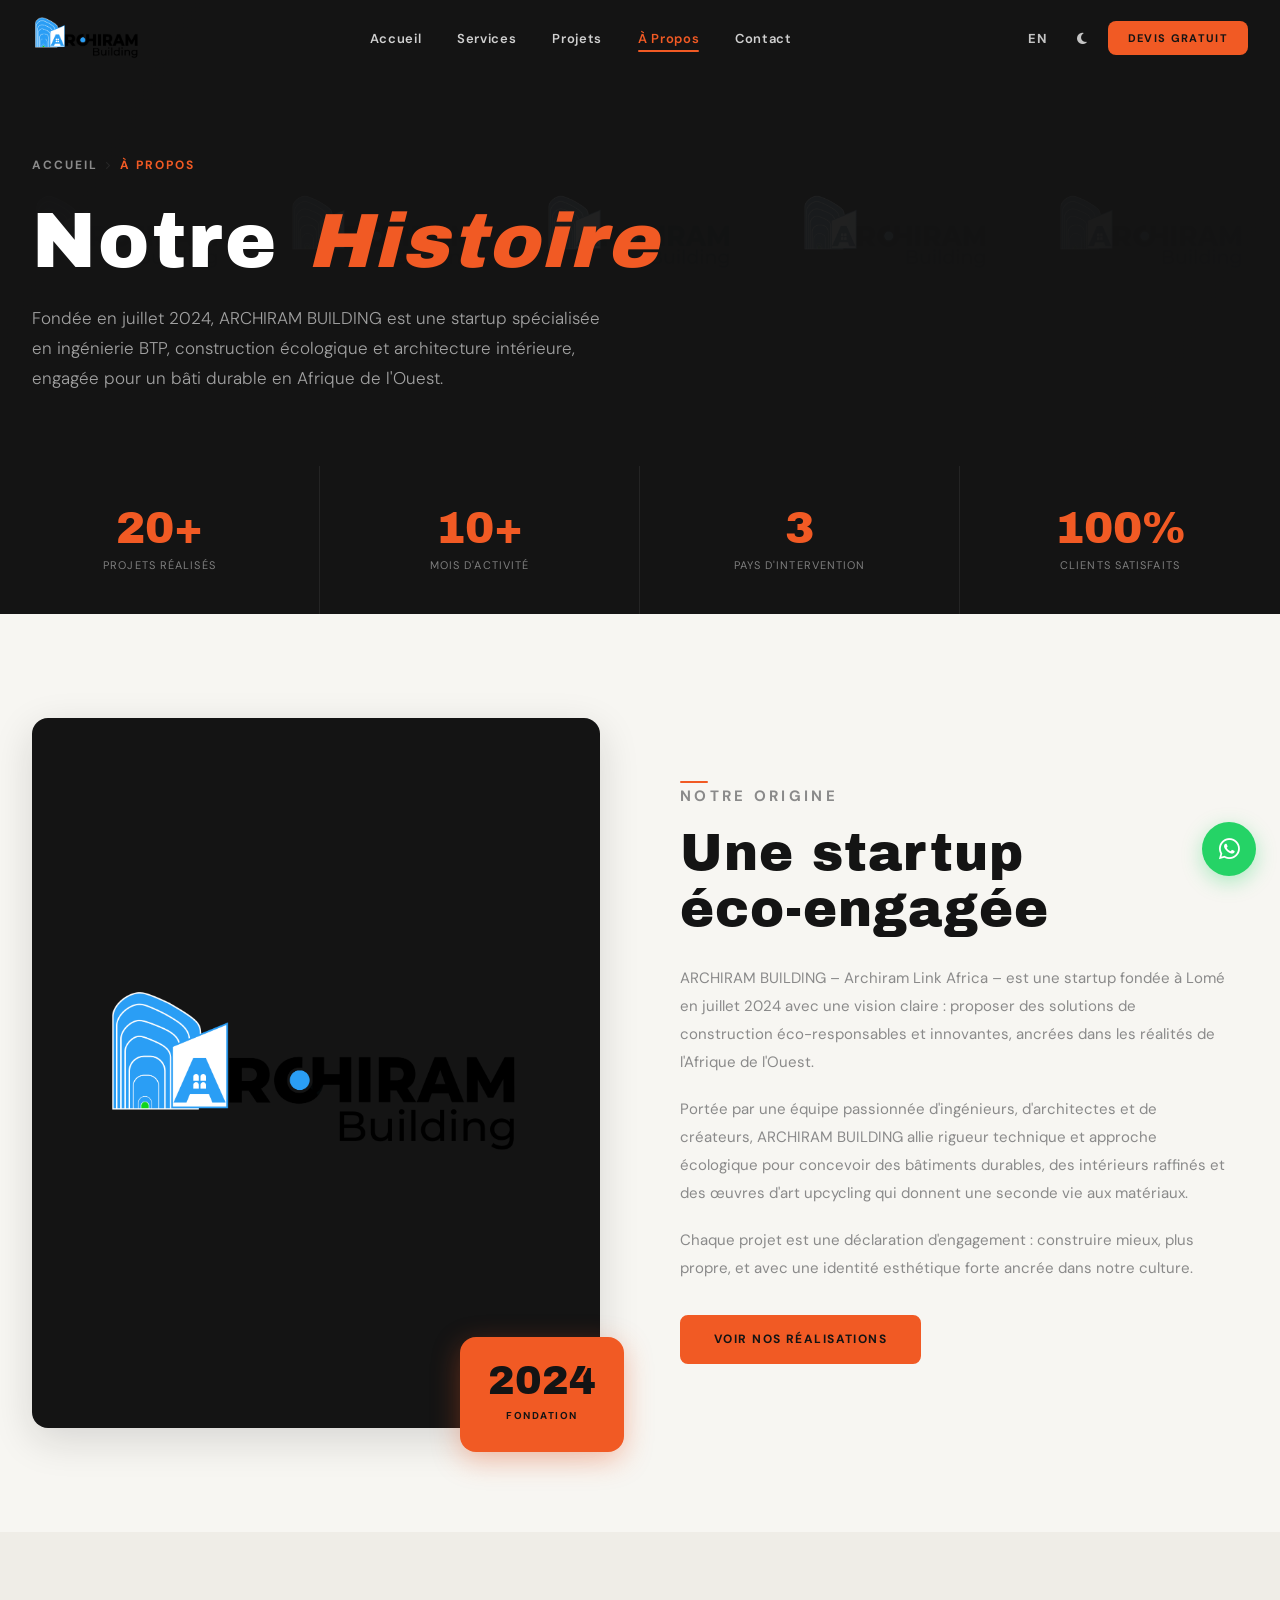
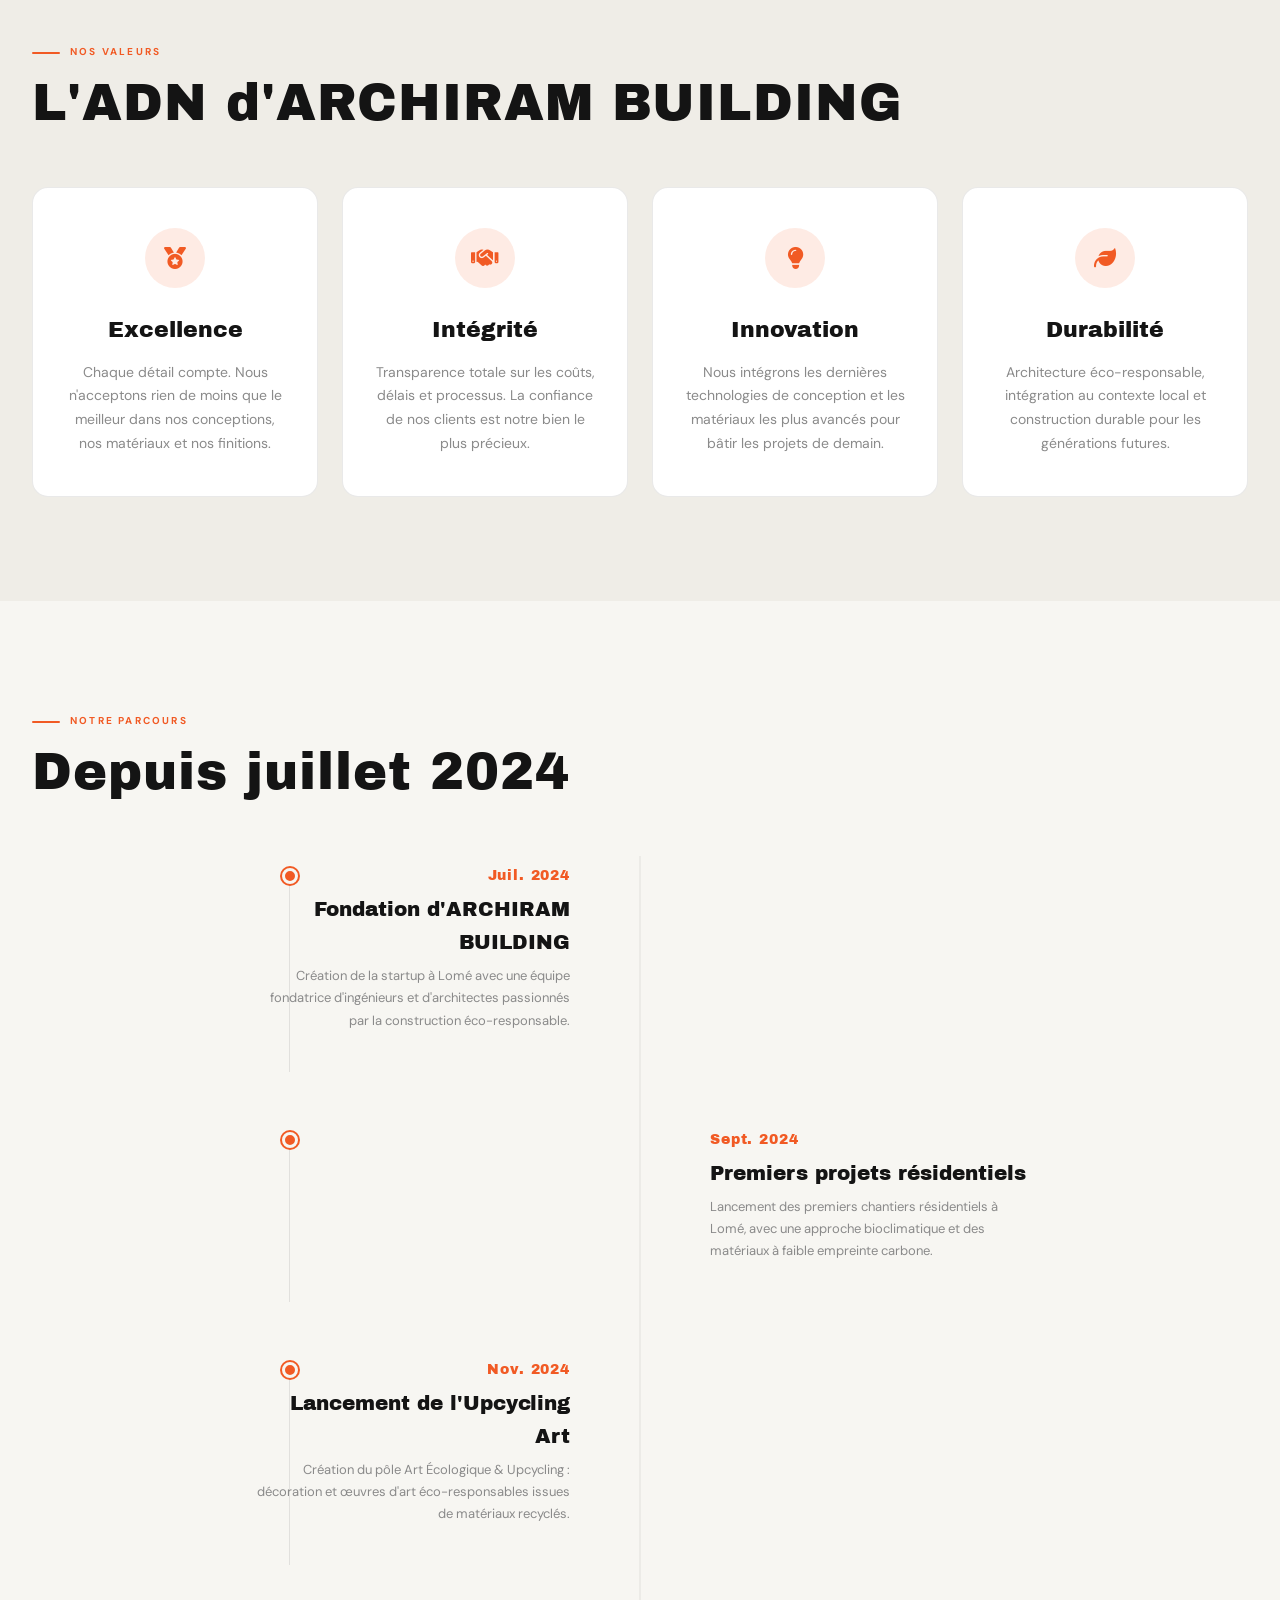
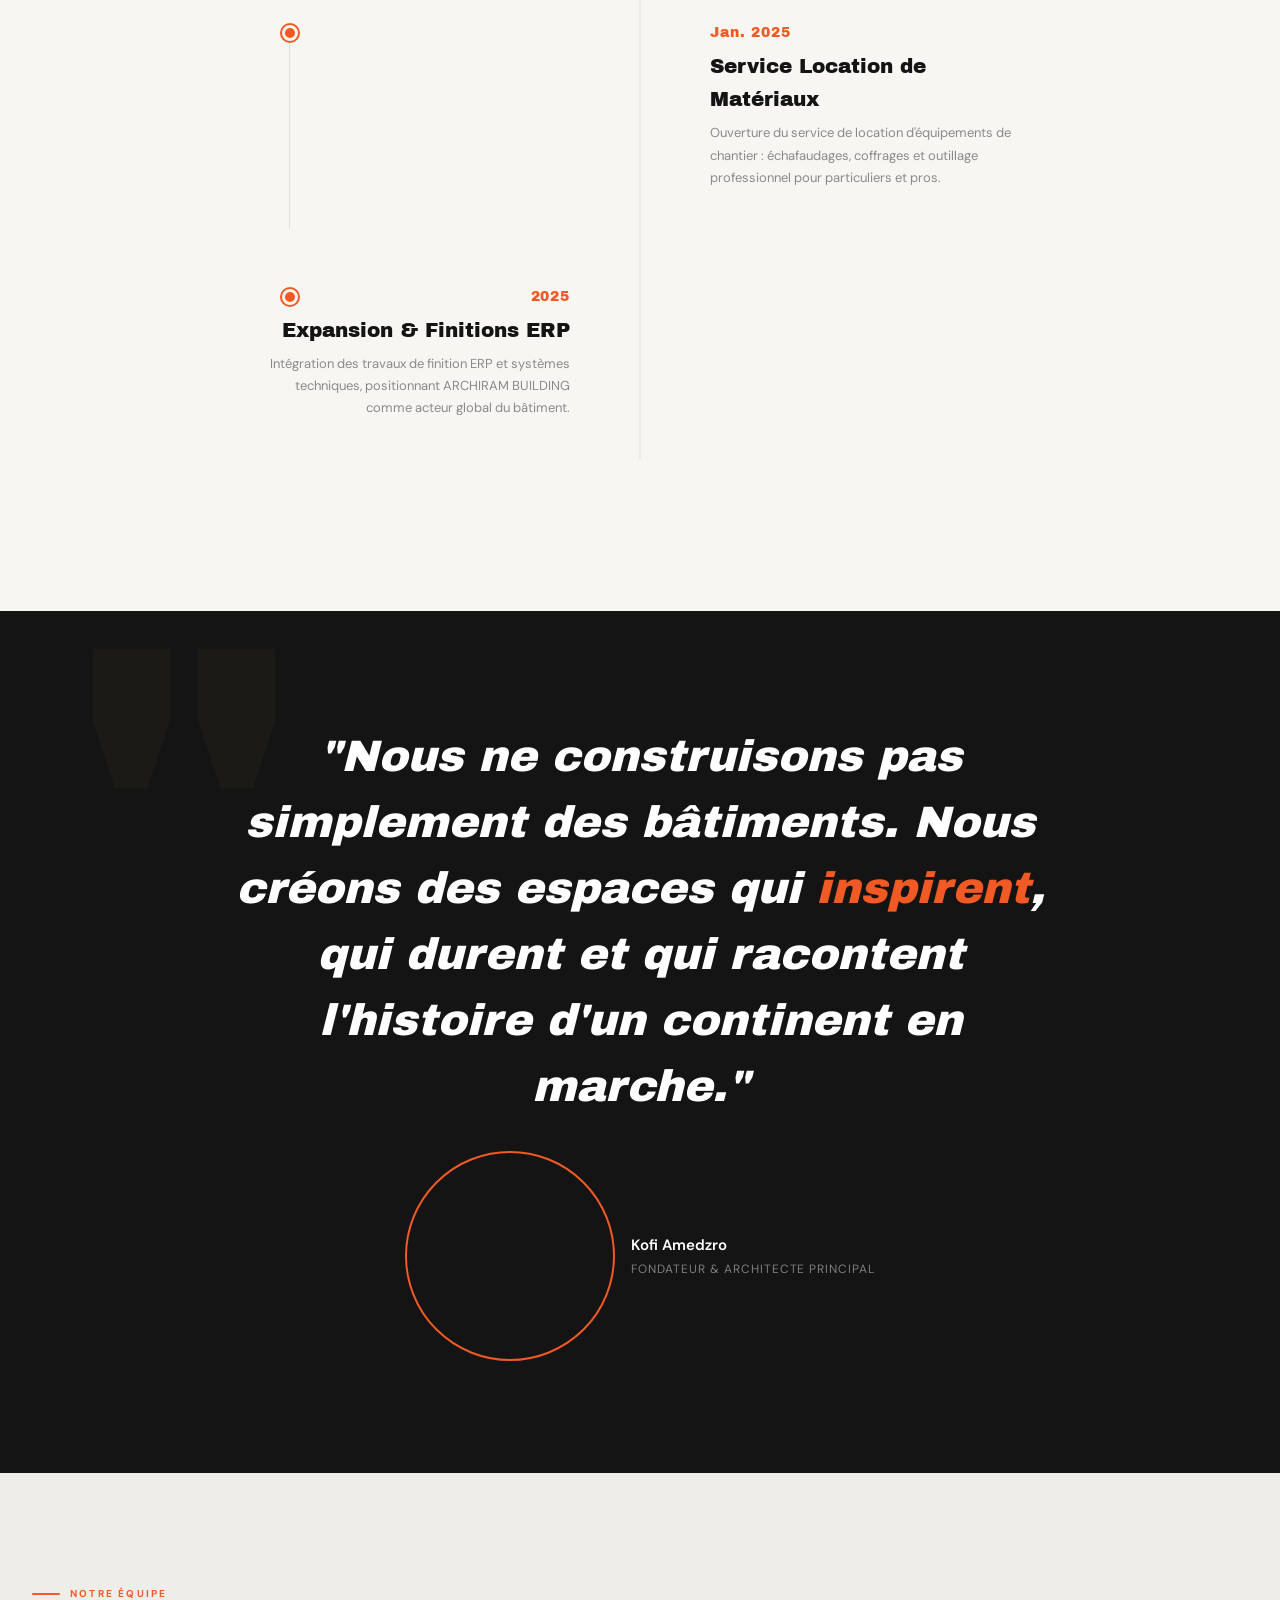
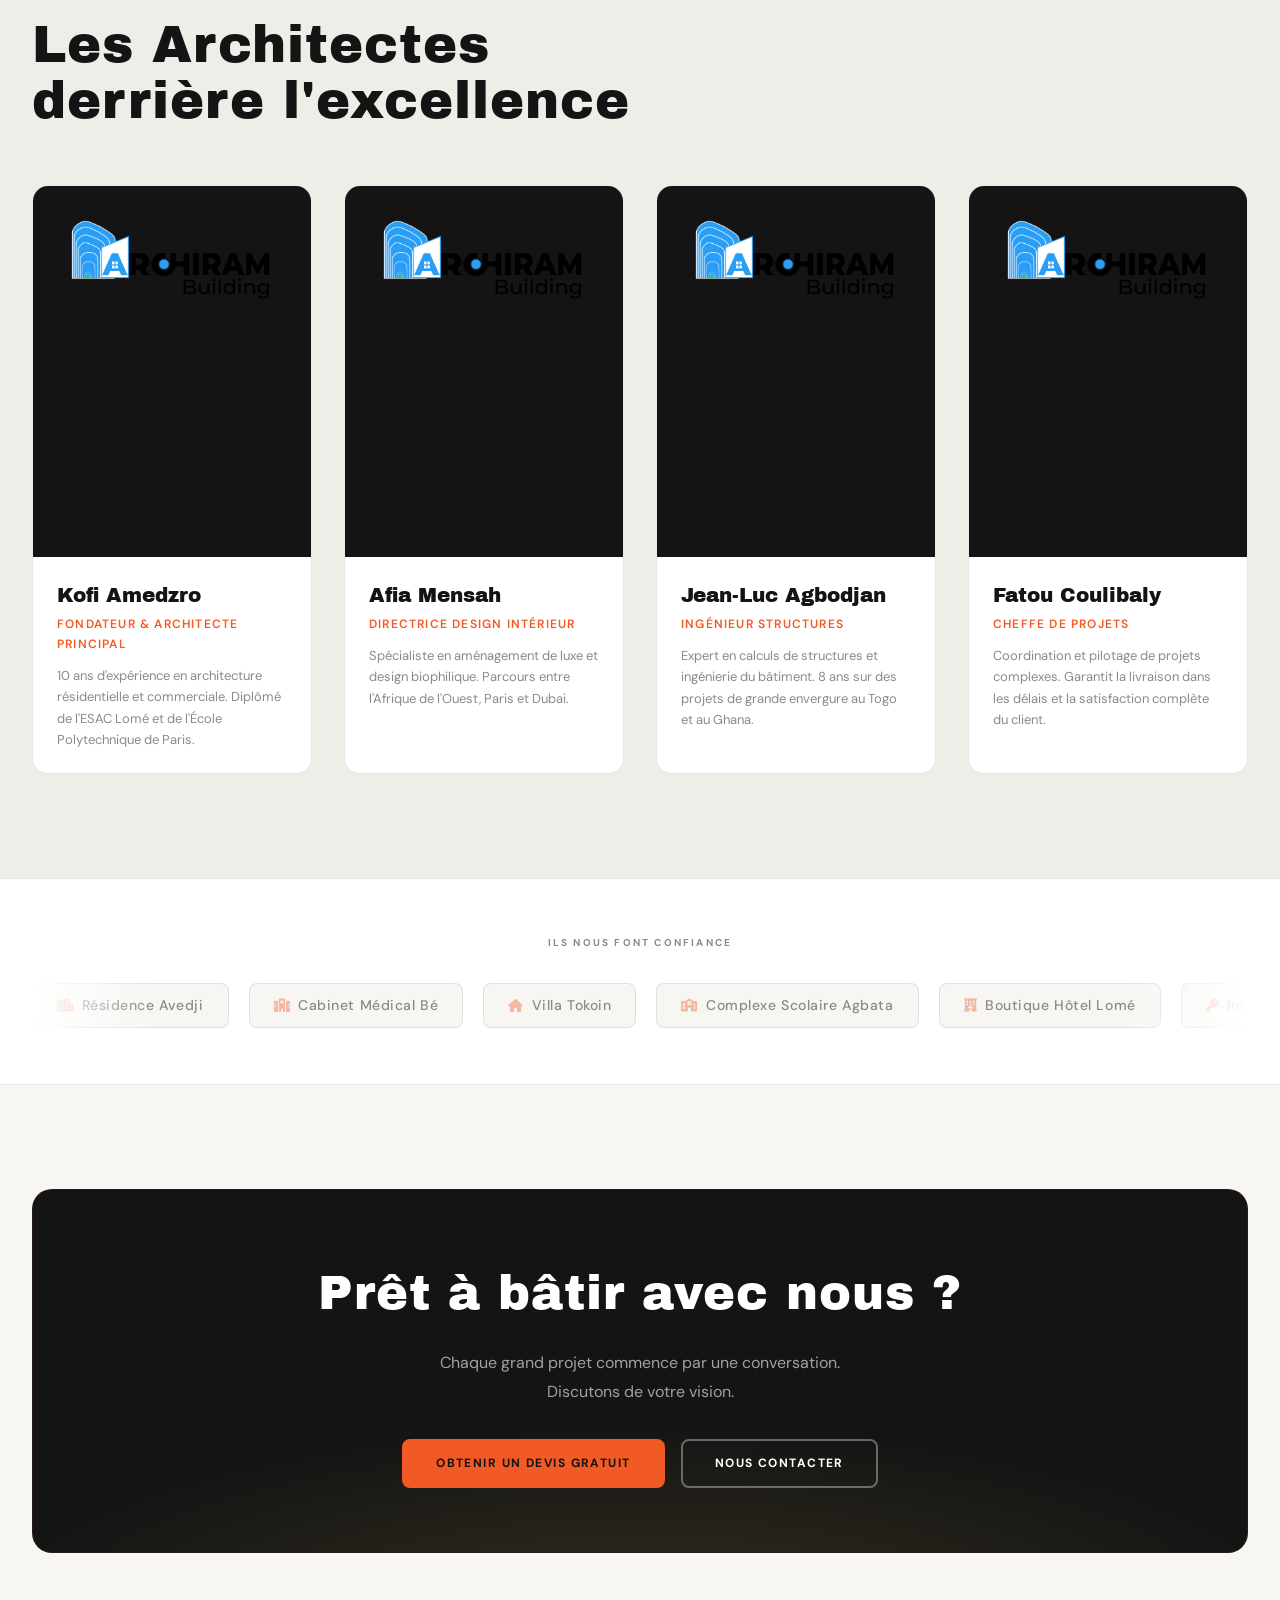
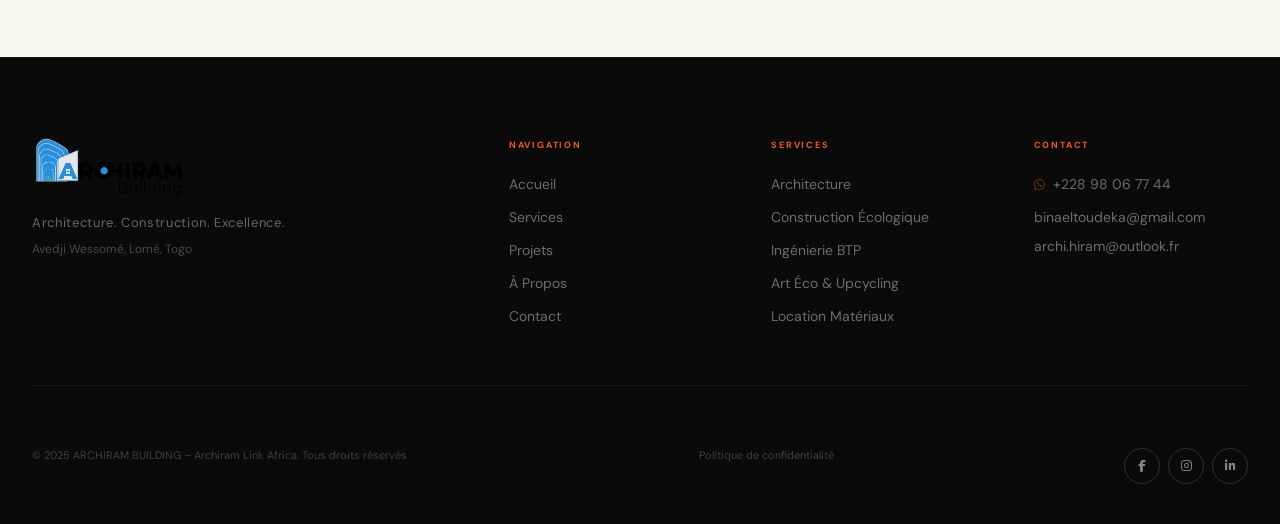
==== commit 75830d80: "supp text aceuil" ====
--- a/about.html
+++ b/about.html
@@ -8,7 +8,7 @@
   <title>À Propos — ARCHIRAM BUILDING</title>
   <link rel="preconnect" href="https://fonts.googleapis.com">
   <link rel="preconnect" href="https://fonts.gstatic.com" crossorigin>
-  <link href="https://fonts.googleapis.com/css2?family=Oswald:wght@300;400;500;600;700&family=DM+Sans:wght@300;400;500;600;700&display=swap" rel="stylesheet">
+  <link href="https://fonts.googleapis.com/css2?family=Archivo+Black&family=Oswald:wght@300;400;500;600;700&family=DM+Sans:wght@300;400;500;600;700&display=swap" rel="stylesheet">
   <link rel="stylesheet" href="https://cdnjs.cloudflare.com/ajax/libs/font-awesome/6.4.0/css/all.min.css">
   <link rel="stylesheet" href="style.css">
   <!-- Favicons — tous navigateurs -->
@@ -18,8 +18,8 @@
   <link rel="icon" type="image/png" sizes="192x192" href="assets/LOGO Archi.png">
   <link rel="apple-touch-icon" sizes="180x180"     href="assets/LOGO Archi.png">
   <link rel="manifest" href="site.webmanifest">
-  <meta name="theme-color" content="#0B1C3A">
-  <meta name="msapplication-TileColor" content="#0B1C3A">
+  <meta name="theme-color" content="#141414">
+  <meta name="msapplication-TileColor" content="#141414">
   <meta name="msapplication-TileImage" content="assets/LOGO Archi.png">
   <meta name="msapplication-config" content="none">
   <style>
--- a/style.css
+++ b/style.css
@@ -11,12 +11,12 @@
 ────────────────────────────────────────── */
 :root {
   /* Brand */
-  --navy:      #0B1C3A;
-  --navy-d:    #060E1E;
-  --navy-l:    #142850;
-  --gold:      #C9A84C;
-  --gold-d:    #A88830;
-  --gold-t:    rgba(201,168,76,.12);
+  --navy:      #141414;
+  --navy-d:    #0A0A0A;
+  --navy-l:    #262626;
+  --gold:      #F15A24;
+  --gold-d:    #C8460F;
+  --gold-t:    rgba(241,90,36,.12);
 
   /* Accent palette */
   --sky:       #38BDF8;
@@ -30,37 +30,37 @@
   --bg:        #F7F6F2;
   --bg-alt:    #EFEDE7;
   --surface:   #FFFFFF;
-  --border:    rgba(11,28,58,.09);
+  --border:    rgba(20,20,20,.09);
 
   /* Text */
-  --tx:        #0B1C3A;
-  --tx-2:      #3A4F6E;
-  --tx-3:      #7A8FAD;
+  --tx:        #141414;
+  --tx-2:      #4B4B4B;
+  --tx-3:      #8A8A8A;
   --tx-inv:    #F0EDE8;
 
   /* Shadow scale */
-  --sh-1: 0 1px 4px rgba(11,28,58,.06);
-  --sh-2: 0 4px 16px rgba(11,28,58,.10);
-  --sh-3: 0 12px 40px rgba(11,28,58,.14);
-  --sh-4: 0 24px 72px rgba(11,28,58,.18);
+  --sh-1: 0 1px 4px rgba(20,20,20,.06);
+  --sh-2: 0 4px 16px rgba(20,20,20,.10);
+  --sh-3: 0 12px 40px rgba(20,20,20,.14);
+  --sh-4: 0 24px 72px rgba(20,20,20,.18);
 
   /* Type */
-  --fd: 'Oswald', sans-serif;
+  --fd: 'Archivo Black', 'Oswald', sans-serif;
   --fb: 'DM Sans', system-ui, sans-serif;
 
   /* Motion */
   --ease:    cubic-bezier(.25,.46,.45,.94);
   /* ── Legacy aliases (inner pages) ── */
-  --font-d:    'Oswald', sans-serif;
+  --font-d:    'Archivo Black', 'Oswald', sans-serif;
   --font-b:    'DM Sans', system-ui, sans-serif;
   --dur:       .28s;
   --radius:    16px;
-  --text:      #0B1C3A;
-  --text-2:    #3A4F6E;
-  --text-3:    #7A8FAD;
-  --sh-lg:     0 12px 40px rgba(11,28,58,.14);
-  --gold-light:rgba(201,168,76,.12);
-  --gold-glow: 0 8px 28px rgba(201,168,76,.35);
+  --text:      #141414;
+  --text-2:    #4B4B4B;
+  --text-3:    #8A8A8A;
+  --sh-lg:     0 12px 40px rgba(20,20,20,.14);
+  --gold-light:rgba(241,90,36,.12);
+  --gold-glow: 0 8px 28px rgba(241,90,36,.35);
   --spring:  cubic-bezier(.34,1.56,.64,1);
   --fast:    cubic-bezier(0,0,.2,1);
   --t:       .28s;
@@ -75,7 +75,7 @@
   --bg:      #070F1F;
   --bg-alt:  #0B1628;
   --surface: #0F2040;
-  --border:  rgba(201,168,76,.11);
+  --border:  rgba(241,90,36,.11);
   --tx:      #EDE9E1;
   --tx-2:    #B8C8E0;
   --tx-3:    #6A85A8;
@@ -103,6 +103,7 @@
   transition: background .35s var(--ease), color .35s var(--ease);
 }
 img { display:block; max-width:100%; height:auto; }
+img.img-fallback { object-fit:contain !important; background:var(--navy,#141414); padding:12%; }
 a { color:inherit; text-decoration:none; }
 button { border:none; background:none; font-family:inherit; cursor:pointer; }
 ul { list-style:none; }
@@ -168,7 +169,7 @@
   background: var(--gold); color: var(--navy);
   border-color: var(--gold);
 }
-.btn-gold:hover { background: var(--gold-d); border-color:var(--gold-d); box-shadow:0 8px 28px rgba(201,168,76,.35); }
+.btn-gold:hover { background: var(--gold-d); border-color:var(--gold-d); box-shadow:0 8px 28px rgba(241,90,36,.35); }
 
 .btn-navy {
   background: var(--navy); color: #fff;
@@ -227,7 +228,7 @@
   box-shadow: var(--sh-2);
   height:62px;
 }
-[data-theme="dark"] #navbar.scrolled { background:rgba(7,15,31,.94); }
+[data-theme="dark"] #navbar.scrolled { background:rgba(10,10,10,.94); }
 
 .nav-wrap {
   max-width:1280px; margin:0 auto; padding:0 2rem;
@@ -271,7 +272,7 @@
   background:var(--gold); color:var(--navy);
   border-radius:var(--r); transition:all var(--t);
 }
-.nav-quote:hover { background:var(--gold-d); transform:translateY(-1px); box-shadow:0 6px 20px rgba(201,168,76,.3); }
+.nav-quote:hover { background:var(--gold-d); transform:translateY(-1px); box-shadow:0 6px 20px rgba(241,90,36,.3); }
 
 .nav-burger {
   display:none; flex-direction:column; justify-content:center;
@@ -296,68 +297,133 @@
 /* ──────────────────────────────────────────
    8. HERO
 ────────────────────────────────────────── */
+#navbar.navbar-light:not(.scrolled) {
+  background: rgba(247,246,242,.98);
+  border-bottom:1px solid var(--border);
+}
+#navbar.navbar-light:not(.scrolled) .nav-item { color:var(--tx-2); }
+#navbar.navbar-light:not(.scrolled) .nav-item:hover,
+#navbar.navbar-light:not(.scrolled) .nav-item.active { color:var(--gold); }
+#navbar.navbar-light:not(.scrolled) .ctrl-btn { color:var(--tx-2); }
+#navbar.navbar-light:not(.scrolled) .ctrl-btn:hover { background:var(--gold-t); color:var(--gold); }
+#navbar.navbar-light:not(.scrolled) .nav-burger:hover { background:rgba(20,20,20,.06); }
+#navbar.navbar-light:not(.scrolled) .nav-burger span { background:var(--tx); }
+
 #hero {
-  position:relative; min-height:100svh;
-  display:flex; flex-direction:column; justify-content:center; overflow:hidden;
-}
-.hero-media { position:absolute; inset:0; z-index:0; }
-.hero-media img { width:100%; height:100%; object-fit:cover; animation:heroZoom 18s ease-in-out infinite alternate; }
+  position:relative; overflow:hidden;
+  background:var(--bg);
+  padding-top: calc(var(--nav-h) + 3rem);
+}
 @keyframes heroZoom { from{transform:scale(1)} to{transform:scale(1.07)} }
-.hero-mask {
-  position:absolute; inset:0;
-  background: linear-gradient(
-    110deg,
-    rgba(4,9,19,.95) 0%,
-    rgba(11,28,58,.82) 50%,
-    rgba(11,28,58,.45) 100%
-  );
-}
-
-.hero-body {
-  position:relative; z-index:1;
-  max-width:1280px; margin:0 auto;
-  padding: calc(var(--nav-h) + 5rem) 2rem 5rem;
-  width:100%;
-}
+
+.hero-top {
+  position:relative;
+  max-width:860px; margin:0 auto;
+  padding: 0 2rem 3rem;
+  text-align:center;
+}
+.hero-dot { position:absolute; width:8px; height:8px; border-radius:50%; background:var(--gold); }
+.hero-dot-tl { top:.25rem; left:.5rem; }
+.hero-dot-tr { top:.25rem; right:.5rem; }
+
 .hero-label {
   display: inline-flex; align-items:center; gap:.75rem;
   font-size:.625rem; font-weight:700; letter-spacing:.24em; text-transform:uppercase;
   color:var(--gold); margin-bottom:1.5rem;
   opacity:0; animation:fadeUp .7s .3s var(--fast) forwards;
 }
-.hero-label::before { content:''; width:32px; height:1px; background:var(--gold); }
+.hero-label::before,.hero-label::after { content:''; width:28px; height:1px; background:var(--gold); }
 
 .hero-h1 {
-  font-family:var(--fd); font-weight:300; letter-spacing:.02em;
-  line-height:1.05; color:#fff; margin-bottom:1.5rem;
+  font-family:var(--fd); font-weight:400; letter-spacing:0; text-transform:uppercase;
+  line-height:.98; color:var(--tx); margin-bottom:1.5rem;
   opacity:0; animation:fadeUp .7s .5s var(--fast) forwards;
 }
-.hero-line1 { display:block; font-size:clamp(3.5rem,8vw,7rem); }
+.hero-line1 { display:block; font-size:clamp(2.5rem,6vw,4.25rem); }
 .hero-line2 {
-  display:block; font-size:clamp(3.5rem,8vw,7rem);
-  color:var(--gold); overflow:hidden; height:1.08em;
+  display:block; font-size:clamp(2.5rem,6vw,4.25rem);
+  color:var(--gold); overflow:hidden; height:1.02em;
 }
 #heroRotate { display:block; transition:transform .55s var(--ease), opacity .55s var(--ease); }
 #heroRotate.exit  { transform:translateY(-100%); opacity:0; }
 #heroRotate.enter { transform:translateY(100%);  opacity:0; transition:none; }
 
 .hero-desc {
-  font-size:1rem; color:rgba(255,255,255,.65); font-weight:300;
-  max-width:460px; line-height:1.85; margin-bottom:2.5rem;
+  font-size:1rem; color:var(--tx-3); font-weight:400;
+  max-width:460px; line-height:1.85; margin:0 auto 2.5rem;
   opacity:0; animation:fadeUp .7s .7s var(--fast) forwards;
 }
-.hero-btns {
-  display:flex; gap:1rem; flex-wrap:wrap;
-  opacity:0; animation:fadeUp .7s .9s var(--fast) forwards;
+
+/* ── Hero finder bar ── */
+.hero-finder {
+  background:var(--surface); border:1px solid var(--border);
+  border-radius:var(--r-lg); box-shadow:var(--sh-3);
+  padding:1.5rem 1.75rem 1.75rem; text-align:left;
+  opacity:0; animation:fadeUp .7s .85s var(--fast) forwards;
+}
+.hf-tabs { display:flex; gap:1.75rem; margin-bottom:.375rem; }
+.hf-tab {
+  font-family:var(--fd); font-size:.75rem; letter-spacing:.02em; text-transform:uppercase;
+  color:var(--tx-3); padding-bottom:.5rem; position:relative;
+}
+.hf-tab::after { content:''; position:absolute; bottom:0; left:0; width:0; height:2px; background:var(--gold); transition:width .3s var(--ease); }
+.hf-tab.active { color:var(--tx); }
+.hf-tab.active::after { width:100%; }
+.hf-caption { font-size:.75rem; color:var(--tx-3); margin-bottom:1.125rem; padding-bottom:1rem; border-bottom:1px solid var(--border); }
+
+.hf-bar { display:flex; align-items:stretch; gap:0; flex-wrap:wrap; }
+.hf-field { flex:1; min-width:170px; padding:.25rem .5rem; }
+.hf-flabel { display:block; font-size:.625rem; font-weight:700; letter-spacing:.08em; text-transform:uppercase; color:var(--tx-3); margin-bottom:.375rem; }
+.hf-fctrl { display:flex; align-items:center; gap:.625rem; }
+.hf-fctrl i { color:var(--gold); font-size:.875rem; flex-shrink:0; }
+.hf-fctrl select {
+  border:none; background:none; font-family:var(--fb); font-size:.9375rem; font-weight:500;
+  color:var(--tx); width:100%; cursor:pointer; appearance:none;
+}
+.hf-sep { width:1px; background:var(--border); margin:.25rem .5rem; }
+.hf-submit {
+  display:flex; align-items:center; gap:.625rem; justify-content:center;
+  background:var(--gold); color:#fff; font-family:var(--fd); font-size:.75rem;
+  letter-spacing:.06em; text-transform:uppercase;
+  padding:0 1.75rem; border-radius:var(--r); margin:.25rem 0 .25rem .75rem;
+  transition:background var(--t), transform var(--t);
+}
+.hf-submit:hover { background:var(--gold-d); transform:translateY(-1px); }
+
+.hero-sub-links { margin-top:1.75rem; text-align:center; }
+.hero-sub-links a {
+  font-family:var(--fb); font-size:.8125rem; font-weight:700; letter-spacing:.04em; text-transform:uppercase; color:var(--tx);
+  display:inline-flex; align-items:center; gap:.5rem; padding-bottom:2px; border-bottom:1px solid var(--tx);
+  transition:color var(--t), border-color var(--t);
+}
+.hero-sub-links a:hover { color:var(--gold); border-color:var(--gold); }
+
+/* ── Hero photo panel ── */
+.hero-photo {
+  position:relative; max-width:1280px; margin:3.5rem auto 0; padding:0 2rem;
+  opacity:0; animation:fadeUp .7s 1s var(--fast) forwards;
+}
+.hero-photo img {
+  width:100%; height:clamp(260px,44vw,540px); object-fit:cover;
+  border-radius:var(--r-lg); animation:heroZoom 18s ease-in-out infinite alternate;
+}
+.hero-photo-dot { position:absolute; width:10px; height:10px; border-radius:50%; background:var(--gold); }
+.hero-photo-dot-1 { bottom:-5px; left:3rem; }
+.hero-photo-dot-2 { top:-5px; right:3rem; }
+
+@media (max-width:640px){
+  .hero-finder { padding:1.25rem; }
+  .hf-bar { flex-direction:column; }
+  .hf-sep { display:none; }
+  .hf-submit { margin:1rem 0 0; padding:.875rem; }
 }
 
 /* KPI bar */
 /* ── KPI Cards — Premium Palette Design ── */
 .hero-kpis {
-  position:relative; z-index:1;
+  position:relative; z-index:1; margin-top:4rem;
   display:grid; grid-template-columns:repeat(4,1fr);
-  background: rgba(4,9,19,.88);
-  backdrop-filter:blur(24px); -webkit-backdrop-filter:blur(24px);
+  background: var(--navy-d);
   border-top:1px solid rgba(255,255,255,.04);
 }
 
@@ -412,15 +478,15 @@
 .kpi-l   { display:block; font-size:.5625rem; color:rgba(255,255,255,.38); letter-spacing:.16em; text-transform:uppercase; margin-top:.4rem; position:relative; z-index:1; }
 
 /* ── GOLD palette ── */
-.kpi-gold::before { background:linear-gradient(90deg, #C9A84C, #F0D080, #C9A84C); }
-.kpi-gold::after  { background:radial-gradient(ellipse 100% 120% at 50% 100%, rgba(201,168,76,.18) 0%, transparent 65%); }
+.kpi-gold::before { background:linear-gradient(90deg, #F15A24, #F0D080, #F15A24); }
+.kpi-gold::after  { background:radial-gradient(ellipse 100% 120% at 50% 100%, rgba(241,90,36,.18) 0%, transparent 65%); }
 .kpi-gold .kpi-ico-wrap {
-  background:linear-gradient(135deg, rgba(201,168,76,.18), rgba(201,168,76,.06));
-  border:1px solid rgba(201,168,76,.28);
-  box-shadow:0 0 20px rgba(201,168,76,.14), inset 0 1px 0 rgba(201,168,76,.15);
+  background:linear-gradient(135deg, rgba(241,90,36,.18), rgba(241,90,36,.06));
+  border:1px solid rgba(241,90,36,.28);
+  box-shadow:0 0 20px rgba(241,90,36,.14), inset 0 1px 0 rgba(241,90,36,.15);
 }
 .kpi-gold .kpi-ico, .kpi-gold .kpi-n { color:var(--gold); }
-.kpi-gold:hover .kpi-ico-wrap { background:linear-gradient(135deg, rgba(201,168,76,.3), rgba(201,168,76,.12)); box-shadow:0 0 36px rgba(201,168,76,.35), inset 0 1px 0 rgba(201,168,76,.2); border-color:rgba(201,168,76,.5); }
+.kpi-gold:hover .kpi-ico-wrap { background:linear-gradient(135deg, rgba(241,90,36,.3), rgba(241,90,36,.12)); box-shadow:0 0 36px rgba(241,90,36,.35), inset 0 1px 0 rgba(241,90,36,.2); border-color:rgba(241,90,36,.5); }
 
 /* ── SKY palette ── */
 .kpi-sky::before { background:linear-gradient(90deg, #38BDF8, #7DD3FC, #38BDF8); }
@@ -474,7 +540,7 @@
   background:var(--gold); transform:scaleX(0); transform-origin:left;
   transition:transform .35s var(--ease);
 }
-.srv-card:hover { transform:translateY(-6px); box-shadow:var(--sh-4); border-color:rgba(201,168,76,.25); }
+.srv-card:hover { transform:translateY(-6px); box-shadow:var(--sh-4); border-color:rgba(241,90,36,.25); }
 .srv-card:hover::after { transform:scaleX(1); }
 
 .srv-ico {
@@ -515,7 +581,7 @@
 .proc-row::before {
   content:''; position:absolute;
   top:2.375rem; left:12.5%; right:12.5%; height:1px;
-  background:linear-gradient(90deg, var(--gold), rgba(201,168,76,.15));
+  background:linear-gradient(90deg, var(--gold), rgba(241,90,36,.15));
 }
 .proc-step {
   text-align:center; padding:0 1.5rem;
@@ -523,25 +589,25 @@
 }
 .proc-chip {
   font-family:var(--fd); font-size:.625rem; font-weight:700;
-  letter-spacing:.15em; color:rgba(201,168,76,.4);
+  letter-spacing:.15em; color:rgba(241,90,36,.4);
   margin-bottom:.375rem;
 }
 .proc-dot {
   width:6px; height:6px; border-radius:50%;
   background:var(--gold); margin:0 auto .25rem;
-  box-shadow:0 0 0 6px rgba(201,168,76,.12);
+  box-shadow:0 0 0 6px rgba(241,90,36,.12);
 }
 .proc-icon {
   font-size:2rem; color:var(--gold); display:block;
   margin:0 auto 1.5rem; width:64px; height:64px;
-  border-radius:50%; background:rgba(201,168,76,.1);
-  border:1px solid rgba(201,168,76,.2);
+  border-radius:50%; background:rgba(241,90,36,.1);
+  border:1px solid rgba(241,90,36,.2);
   display:flex; align-items:center; justify-content:center;
   transition:all .35s var(--spring);
 }
 .proc-step:hover .proc-icon {
   background:var(--gold); color:var(--navy); border-color:var(--gold);
-  transform:scale(1.08); box-shadow:0 8px 28px rgba(201,168,76,.3);
+  transform:scale(1.08); box-shadow:0 8px 28px rgba(241,90,36,.3);
 }
 .proc-step h4 {
   font-family:var(--fd); font-size:1.0625rem; font-weight:600;
@@ -565,7 +631,7 @@
 }
 .flt.active, .flt:hover {
   background:var(--gold); color:var(--navy);
-  border-color:var(--gold); box-shadow:0 4px 16px rgba(201,168,76,.25);
+  border-color:var(--gold); box-shadow:0 4px 16px rgba(241,90,36,.25);
 }
 .proj-grid {
   display:grid; grid-template-columns:repeat(3,1fr); gap:1.25rem;
@@ -584,7 +650,7 @@
 
 .proj-info {
   position:absolute; inset:0;
-  background:linear-gradient(to top, rgba(4,9,19,.94) 0%, transparent 55%);
+  background:linear-gradient(to top, rgba(10,10,10,.94) 0%, transparent 55%);
   display:flex; flex-direction:column; justify-content:flex-end;
   padding:1.5rem; opacity:0; transition:opacity .35s;
 }
@@ -609,7 +675,7 @@
   border-radius:var(--r-lg); overflow:hidden;
   aspect-ratio:16/7; cursor:ew-resize;
   -webkit-user-select:none; user-select:none;
-  box-shadow:var(--sh-4); border:1px solid rgba(201,168,76,.1);
+  box-shadow:var(--sh-4); border:1px solid rgba(241,90,36,.1);
   touch-action:pan-y;
 }
 .ba-after { position:absolute; inset:0; }
@@ -622,7 +688,7 @@
   padding:.3rem .875rem; border-radius:99px; pointer-events:none;
 }
 .ba-tag-l { left:1rem; background:var(--gold); color:var(--navy); }
-.ba-tag-r { right:1rem; background:rgba(4,9,19,.65); color:#fff; backdrop-filter:blur(6px); }
+.ba-tag-r { right:1rem; background:rgba(10,10,10,.65); color:#fff; backdrop-filter:blur(6px); }
 .ba-handle {
   position:absolute; top:0; left:50%; bottom:0; z-index:4;
   transform:translateX(-50%); width:2px;
@@ -701,10 +767,10 @@
 
 /* Gold */
 .stat-gold { color:var(--gold); }
-.stat-gold::before { background:linear-gradient(90deg,#C9A84C,#F0D080,#C9A84C); }
-.stat-gold::after  { background:radial-gradient(ellipse 100% 120% at 50% 100%,rgba(201,168,76,.14) 0%,transparent 65%); }
-.stat-gold > i { background:linear-gradient(135deg,rgba(201,168,76,.18),rgba(201,168,76,.06)); border:1px solid rgba(201,168,76,.28); box-shadow:0 0 20px rgba(201,168,76,.15); }
-.stat-gold:hover > i { background:linear-gradient(135deg,rgba(201,168,76,.3),rgba(201,168,76,.12)); box-shadow:0 0 36px rgba(201,168,76,.35); border-color:rgba(201,168,76,.5); }
+.stat-gold::before { background:linear-gradient(90deg,#F15A24,#F0D080,#F15A24); }
+.stat-gold::after  { background:radial-gradient(ellipse 100% 120% at 50% 100%,rgba(241,90,36,.14) 0%,transparent 65%); }
+.stat-gold > i { background:linear-gradient(135deg,rgba(241,90,36,.18),rgba(241,90,36,.06)); border:1px solid rgba(241,90,36,.28); box-shadow:0 0 20px rgba(241,90,36,.15); }
+.stat-gold:hover > i { background:linear-gradient(135deg,rgba(241,90,36,.3),rgba(241,90,36,.12)); box-shadow:0 0 36px rgba(241,90,36,.35); border-color:rgba(241,90,36,.5); }
 
 /* Sky */
 .stat-sky { color:var(--sky); }
@@ -769,7 +835,7 @@
   display:flex; align-items:center; justify-content:center;
   color:var(--tx-3); font-size:.8125rem; transition:all var(--t);
 }
-.t-ctrl:hover { background:var(--gold); color:var(--navy); border-color:var(--gold); box-shadow:0 4px 16px rgba(201,168,76,.3); }
+.t-ctrl:hover { background:var(--gold); color:var(--navy); border-color:var(--gold); box-shadow:0 4px 16px rgba(241,90,36,.3); }
 .t-pips { display:flex; gap:.5rem; align-items:center; }
 .t-pip  { width:8px; height:8px; border-radius:50%; background:var(--border); transition:all .35s var(--ease); cursor:pointer; }
 .t-pip.active { background:var(--gold); width:26px; border-radius:4px; }
@@ -801,8 +867,8 @@
   border-radius:var(--r); background:var(--bg);
   transition:all .3s var(--ease);
 }
-.ptner i { font-size:.8125rem; color:rgba(201,168,76,.4); transition:color .3s; }
-.ptner:hover { color:var(--gold); border-color:rgba(201,168,76,.25); background:var(--gold-t); }
+.ptner i { font-size:.8125rem; color:rgba(241,90,36,.4); transition:color .3s; }
+.ptner:hover { color:var(--gold); border-color:rgba(241,90,36,.25); background:var(--gold-t); }
 .ptner:hover i { color:var(--gold); }
 
 /* ──────────────────────────────────────────
@@ -812,22 +878,22 @@
   position:relative; max-width:880px; margin:0 auto;
   border-radius:var(--r-lg); overflow:hidden;
   aspect-ratio:16/9; box-shadow:var(--sh-4);
-  border:1px solid rgba(201,168,76,.1);
+  border:1px solid rgba(241,90,36,.1);
 }
 .vid-thumb { position:absolute; inset:0; cursor:pointer; }
 .vid-thumb img { width:100%; height:100%; object-fit:cover; transition:transform .55s var(--ease); }
 .vid-thumb:hover img { transform:scale(1.03); }
-.vid-thumb::after { content:''; position:absolute; inset:0; background:rgba(4,9,19,.45); }
+.vid-thumb::after { content:''; position:absolute; inset:0; background:rgba(10,10,10,.45); }
 .vid-btn {
   position:absolute; top:50%; left:50%; z-index:2;
   transform:translate(-50%,-50%);
   width:80px; height:80px; border-radius:50%;
   background:var(--gold); color:var(--navy); font-size:1.375rem;
   display:flex; align-items:center; justify-content:center; padding-left:4px;
-  box-shadow:0 0 0 16px rgba(201,168,76,.14), var(--sh-3);
+  box-shadow:0 0 0 16px rgba(241,90,36,.14), var(--sh-3);
   transition:all .3s var(--spring);
 }
-.vid-btn:hover { background:#fff; transform:translate(-50%,-50%) scale(1.1); box-shadow:0 0 0 22px rgba(201,168,76,.1), var(--sh-4); }
+.vid-btn:hover { background:#fff; transform:translate(-50%,-50%) scale(1.1); box-shadow:0 0 0 22px rgba(241,90,36,.1), var(--sh-4); }
 
 /* ──────────────────────────────────────────
    17. CONTACT
@@ -864,7 +930,7 @@
 }
 .soc-btn:hover {
   background:var(--gold); color:var(--navy); border-color:var(--gold);
-  transform:translateY(-3px); box-shadow:0 6px 18px rgba(201,168,76,.3);
+  transform:translateY(-3px); box-shadow:0 6px 18px rgba(241,90,36,.3);
 }
 .soc-wa:hover { background:#25D366; border-color:#25D366; box-shadow:0 6px 18px rgba(37,211,102,.3); }
 
@@ -892,11 +958,11 @@
 }
 .f-group input:focus, .f-group select:focus, .f-group textarea:focus {
   border-color:var(--gold); background:var(--surface);
-  box-shadow:0 0 0 3px rgba(201,168,76,.12);
+  box-shadow:0 0 0 3px rgba(241,90,36,.12);
 }
 .f-group input::placeholder, .f-group textarea::placeholder { color:var(--tx-3); opacity:.55; }
 .f-group select {
-  background-image:url("data:image/svg+xml,%3Csvg xmlns='http://www.w3.org/2000/svg' width='12' height='7'%3E%3Cpath d='M1 1l5 5 5-5' stroke='%23C9A84C' stroke-width='1.5' fill='none' stroke-linecap='round'/%3E%3C/svg%3E");
+  background-image:url("data:image/svg+xml,%3Csvg xmlns='http://www.w3.org/2000/svg' width='12' height='7'%3E%3Cpath d='M1 1l5 5 5-5' stroke='%23F15A24' stroke-width='1.5' fill='none' stroke-linecap='round'/%3E%3C/svg%3E");
   background-repeat:no-repeat; background-position:right 1rem center;
   padding-right:2.5rem; cursor:pointer;
 }
@@ -911,12 +977,12 @@
   background:linear-gradient(135deg, var(--navy-d) 0%, var(--navy-l) 100%);
   border-radius:var(--r-lg); padding:4.5rem 3rem; text-align:center;
   position:relative; overflow:hidden;
-  border:1px solid rgba(201,168,76,.1); box-shadow:var(--sh-4);
+  border:1px solid rgba(241,90,36,.1); box-shadow:var(--sh-4);
 }
 .cta-box::before {
   content:''; position:absolute; top:-80px; right:-80px;
   width:400px; height:400px; border-radius:50%;
-  background:radial-gradient(circle, rgba(201,168,76,.1) 0%, transparent 70%);
+  background:radial-gradient(circle, rgba(241,90,36,.1) 0%, transparent 70%);
   pointer-events:none;
 }
 .cta-box .s-eyebrow { justify-content:center; margin-bottom:1rem; }
@@ -929,7 +995,7 @@
 ────────────────────────────────────────── */
 #footer {
   background:var(--navy-d);
-  border-top:1px solid rgba(201,168,76,.1);
+  border-top:1px solid rgba(241,90,36,.1);
   padding:5rem 0 2.5rem;
   color:rgba(255,255,255,.55);
 }
@@ -941,7 +1007,7 @@
 .foot-brand img  { height:60px; width:auto; margin-bottom:.875rem; opacity:.9; }
 .foot-brand p    { font-size:.8125rem; color:rgba(255,255,255,.38); letter-spacing:.05em; margin-bottom:.375rem; }
 .foot-brand span { font-size:.75rem; color:rgba(255,255,255,.25); display:flex; align-items:center; gap:.375rem; }
-.foot-brand span i { color:rgba(201,168,76,.35); font-size:.75rem; }
+.foot-brand span i { color:rgba(241,90,36,.35); font-size:.75rem; }
 
 .foot-socials { display:flex; gap:.5rem; margin-top:1.375rem; }
 .foot-socials a {
@@ -977,7 +1043,7 @@
   background:var(--gold); color:var(--navy); border-radius:var(--r);
   transition:all .25s;
 }
-.foot-cta:hover { background:var(--gold-d); transform:translateY(-2px); box-shadow:0 6px 20px rgba(201,168,76,.3); }
+.foot-cta:hover { background:var(--gold-d); transform:translateY(-2px); box-shadow:0 6px 20px rgba(241,90,36,.3); }
 
 .foot-bar {
   display:flex; align-items:center; justify-content:space-between; flex-wrap:wrap; gap:.875rem;
@@ -1020,7 +1086,7 @@
   transform:translateY(10px); transition:all .3s var(--ease);
 }
 #back-top.visible { opacity:1; visibility:visible; transform:translateY(0); }
-#back-top:hover { background:var(--gold); color:var(--navy); border-color:var(--gold); box-shadow:0 6px 20px rgba(201,168,76,.3); }
+#back-top:hover { background:var(--gold); color:var(--navy); border-color:var(--gold); box-shadow:0 6px 20px rgba(241,90,36,.3); }
 
 /* ──────────────────────────────────────────
    21. REVEAL ANIMATION
@@ -1152,7 +1218,7 @@
 .page-hero::after {
   content:''; position:absolute; top:-40%; right:-8%;
   width:55%; height:200%;
-  background:radial-gradient(ellipse, rgba(201,168,76,.07) 0%, transparent 70%);
+  background:radial-gradient(ellipse, rgba(241,90,36,.07) 0%, transparent 70%);
   pointer-events:none;
 }
 .page-hero-inner { position:relative; z-index:1; }
@@ -1180,7 +1246,7 @@
 }
 .desire-banner::before {
   content: ''; position: absolute; inset: 0;
-  background: radial-gradient(ellipse 70% 80% at 60% 50%, rgba(201,168,76,.12) 0%, transparent 70%);
+  background: radial-gradient(ellipse 70% 80% at 60% 50%, rgba(241,90,36,.12) 0%, transparent 70%);
   pointer-events: none;
 }
 .desire-banner::after {
@@ -1188,7 +1254,7 @@
   transform: translateY(-50%);
   font-family: var(--fd); font-size: clamp(12rem, 22vw, 20rem);
   font-weight: 700; line-height: 1;
-  color: rgba(201,168,76,.05); pointer-events: none; user-select: none;
+  color: rgba(241,90,36,.05); pointer-events: none; user-select: none;
 }
 .desire-inner {
   position: relative; z-index: 1;
@@ -1216,7 +1282,7 @@
   padding:2rem; background:var(--surface); border:1px solid var(--border);
   border-radius:var(--r-lg); text-align:center; transition:all .35s var(--ease);
 }
-.pillar:hover { border-color:rgba(201,168,76,.25); transform:translateY(-4px); box-shadow:var(--sh-3); }
+.pillar:hover { border-color:rgba(241,90,36,.25); transform:translateY(-4px); box-shadow:var(--sh-3); }
 .pillar-icon {
   width:56px; height:56px; border-radius:50%; margin:0 auto 1.25rem;
   display:flex; align-items:center; justify-content:center;
@@ -1229,7 +1295,7 @@
 .process-grid { display:grid; grid-template-columns:repeat(4,1fr); gap:1.25rem; position:relative; }
 .process-grid::before {
   content:''; position:absolute; top:2rem; left:14%; right:14%;
-  height:1px; background:linear-gradient(to right, var(--gold), rgba(201,168,76,.1));
+  height:1px; background:linear-gradient(to right, var(--gold), rgba(241,90,36,.1));
 }
 .proc-step-inner { text-align:center; position:relative; }
 .proc-num {
@@ -1239,7 +1305,7 @@
   font-family:var(--fd); font-size:1.25rem; font-weight:300; color:var(--gold);
   margin:0 auto 1.375rem; z-index:1; position:relative; transition:all .35s;
 }
-.proc-step-inner:hover .proc-num { background:var(--gold); color:var(--navy); box-shadow:0 8px 28px rgba(201,168,76,.3); }
+.proc-step-inner:hover .proc-num { background:var(--gold); color:var(--navy); box-shadow:0 8px 28px rgba(241,90,36,.3); }
 .proc-step-inner h4 { font-family:var(--fd); font-size:1rem; font-weight:600; letter-spacing:.05em; text-transform:uppercase; color:var(--tx); margin-bottom:.5rem; }
 .proc-step-inner p { font-size:.8125rem; color:var(--tx-3); line-height:1.75; }
 
@@ -1259,7 +1325,7 @@
 /* FAQ */
 .faq-list { display:flex; flex-direction:column; gap:.5rem; max-width:760px; margin:0 auto; }
 .faq-item { border:1px solid var(--border); border-radius:var(--r); background:var(--surface); overflow:hidden; transition:border-color .25s; }
-.faq-item.open { border-color:rgba(201,168,76,.3); }
+.faq-item.open { border-color:rgba(241,90,36,.3); }
 .faq-q {
   display:flex; justify-content:space-between; align-items:center;
   padding:1.25rem 1.5rem; cursor:pointer; gap:1rem;
@@ -1280,7 +1346,7 @@
 .cta-banner {
   background:linear-gradient(135deg, var(--navy-d) 0%, var(--navy-l) 100%);
   border-radius:var(--r-lg); padding:4.5rem 3rem; text-align:center;
-  position:relative; overflow:hidden; border:1px solid rgba(201,168,76,.1);
+  position:relative; overflow:hidden; border:1px solid rgba(241,90,36,.1);
 }
 .cta-banner > * { position:relative; z-index:1; }
 .cta-banner h2 { font-family:var(--fd); font-size:clamp(1.75rem,3vw,2.75rem); font-weight:400; letter-spacing:.02em; color:#fff; margin-bottom:.875rem; }
@@ -1295,7 +1361,7 @@
 }
 .wizard-hero::before {
   content:''; position:absolute; inset:0;
-  background:radial-gradient(ellipse at 50% 0%, rgba(201,168,76,.08) 0%, transparent 70%);
+  background:radial-gradient(ellipse at 50% 0%, rgba(241,90,36,.08) 0%, transparent 70%);
 }
 .wizard-hero > * { position:relative; z-index:1; }
 .wizard-hero h1 { font-family:var(--fd); font-size:clamp(2rem,4vw,3.25rem); font-weight:400; letter-spacing:.03em; color:#fff; margin-bottom:.75rem; }
@@ -1345,7 +1411,7 @@
   width:80px; height:80px; border-radius:50%; background:var(--gold-t);
   display:flex; align-items:center; justify-content:center;
   font-size:2rem; color:var(--gold); margin:0 auto 1.5rem;
-  border:1px solid rgba(201,168,76,.25);
+  border:1px solid rgba(241,90,36,.25);
 }
 .w-success h2 { font-family:var(--fd); font-size:2.25rem; font-weight:400; letter-spacing:.03em; color:var(--tx); margin-bottom:1rem; }
 .w-success p  { color:var(--tx-3); max-width:400px; margin:0 auto; }
@@ -1361,7 +1427,7 @@
 .proj-modal {
   position:fixed; inset:0; z-index:2000;
   display:flex; align-items:center; justify-content:center; padding:1.5rem;
-  background:rgba(4,9,19,.9); backdrop-filter:blur(16px);
+  background:rgba(10,10,10,.9); backdrop-filter:blur(16px);
   opacity:0; visibility:hidden; transition:opacity .35s, visibility .35s;
 }
 .proj-modal.open { opacity:1; visibility:visible; }
@@ -1391,12 +1457,12 @@
 /* About team */
 .team-grid { display:grid; grid-template-columns:repeat(3,1fr); gap:1.5rem; }
 .team-card { border-radius:var(--r-lg); overflow:hidden; background:var(--surface); border:1px solid var(--border); transition:all .35s var(--ease); }
-.team-card:hover { transform:translateY(-6px); box-shadow:var(--sh-3); border-color:rgba(201,168,76,.2); }
+.team-card:hover { transform:translateY(-6px); box-shadow:var(--sh-3); border-color:rgba(241,90,36,.2); }
 .team-img { aspect-ratio:1; overflow:hidden; position:relative; }
 .team-img img { width:100%; height:100%; object-fit:cover; transition:transform .55s var(--ease); }
 .team-card:hover .team-img img { transform:scale(1.06); }
 .team-overlay {
-  position:absolute; inset:0; background:rgba(4,9,19,.8);
+  position:absolute; inset:0; background:rgba(10,10,10,.8);
   display:flex; align-items:center; justify-content:center; gap:.625rem;
   opacity:0; transition:opacity .35s;
 }
@@ -1480,7 +1546,7 @@
 }
 .btn-primary:hover {
   background:var(--gold-d); border-color:var(--gold-d);
-  box-shadow:0 8px 28px rgba(201,168,76,.35);
+  box-shadow:0 8px 28px rgba(241,90,36,.35);
 }
 .btn-ghost {
   background:transparent; color:#fff;
@@ -1527,7 +1593,7 @@
 }
 .nav-cta:hover {
   background:var(--gold-d); transform:translateY(-1px);
-  box-shadow:0 6px 20px rgba(201,168,76,.3);
+  box-shadow:0 6px 20px rgba(241,90,36,.3);
 }
 
 .lang-btn, .theme-btn {
@@ -1610,8 +1676,8 @@
 .partners-label { text-align:center; font-size:.625rem; font-weight:700; letter-spacing:.22em; text-transform:uppercase; color:var(--tx-3); margin-bottom:2rem; }
 .partners-wrap  { overflow:hidden; mask-image:linear-gradient(to right,transparent,black 10%,black 90%,transparent); -webkit-mask-image:linear-gradient(to right,transparent,black 10%,black 90%,transparent); }
 .partner        { display:inline-flex; align-items:center; gap:.5rem; font-size:.875rem; font-weight:500; color:var(--tx-3); white-space:nowrap; letter-spacing:.04em; padding:.625rem 1.5rem; border:1px solid var(--border); border-radius:var(--r); background:var(--bg); transition:all .3s var(--ease); }
-.partner i      { font-size:.8125rem; color:rgba(201,168,76,.4); transition:color .3s; }
-.partner:hover  { color:var(--gold); border-color:rgba(201,168,76,.25); background:var(--gold-t); }
+.partner i      { font-size:.8125rem; color:rgba(241,90,36,.4); transition:color .3s; }
+.partner:hover  { color:var(--gold); border-color:rgba(241,90,36,.25); background:var(--gold-t); }
 .partner:hover i { color:var(--gold); }
 
 /* WhatsApp float (inner pages alias) */
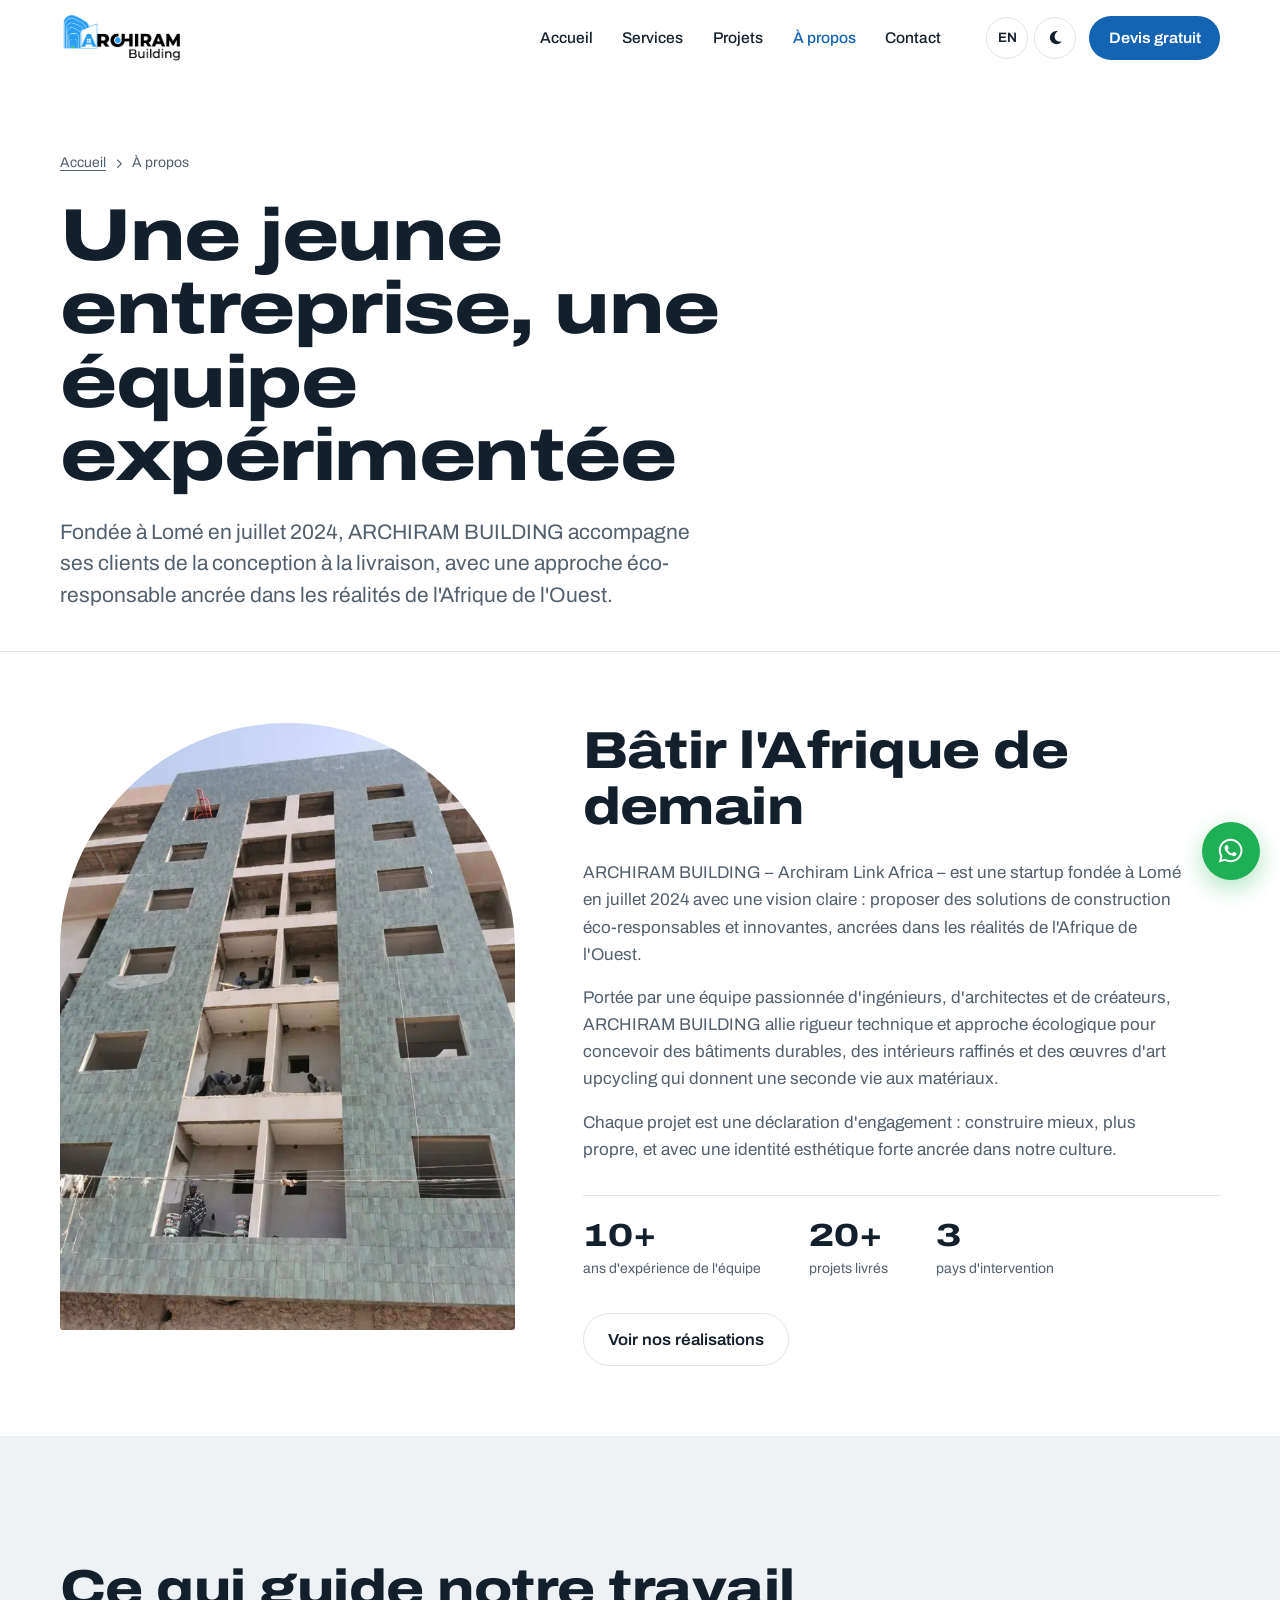
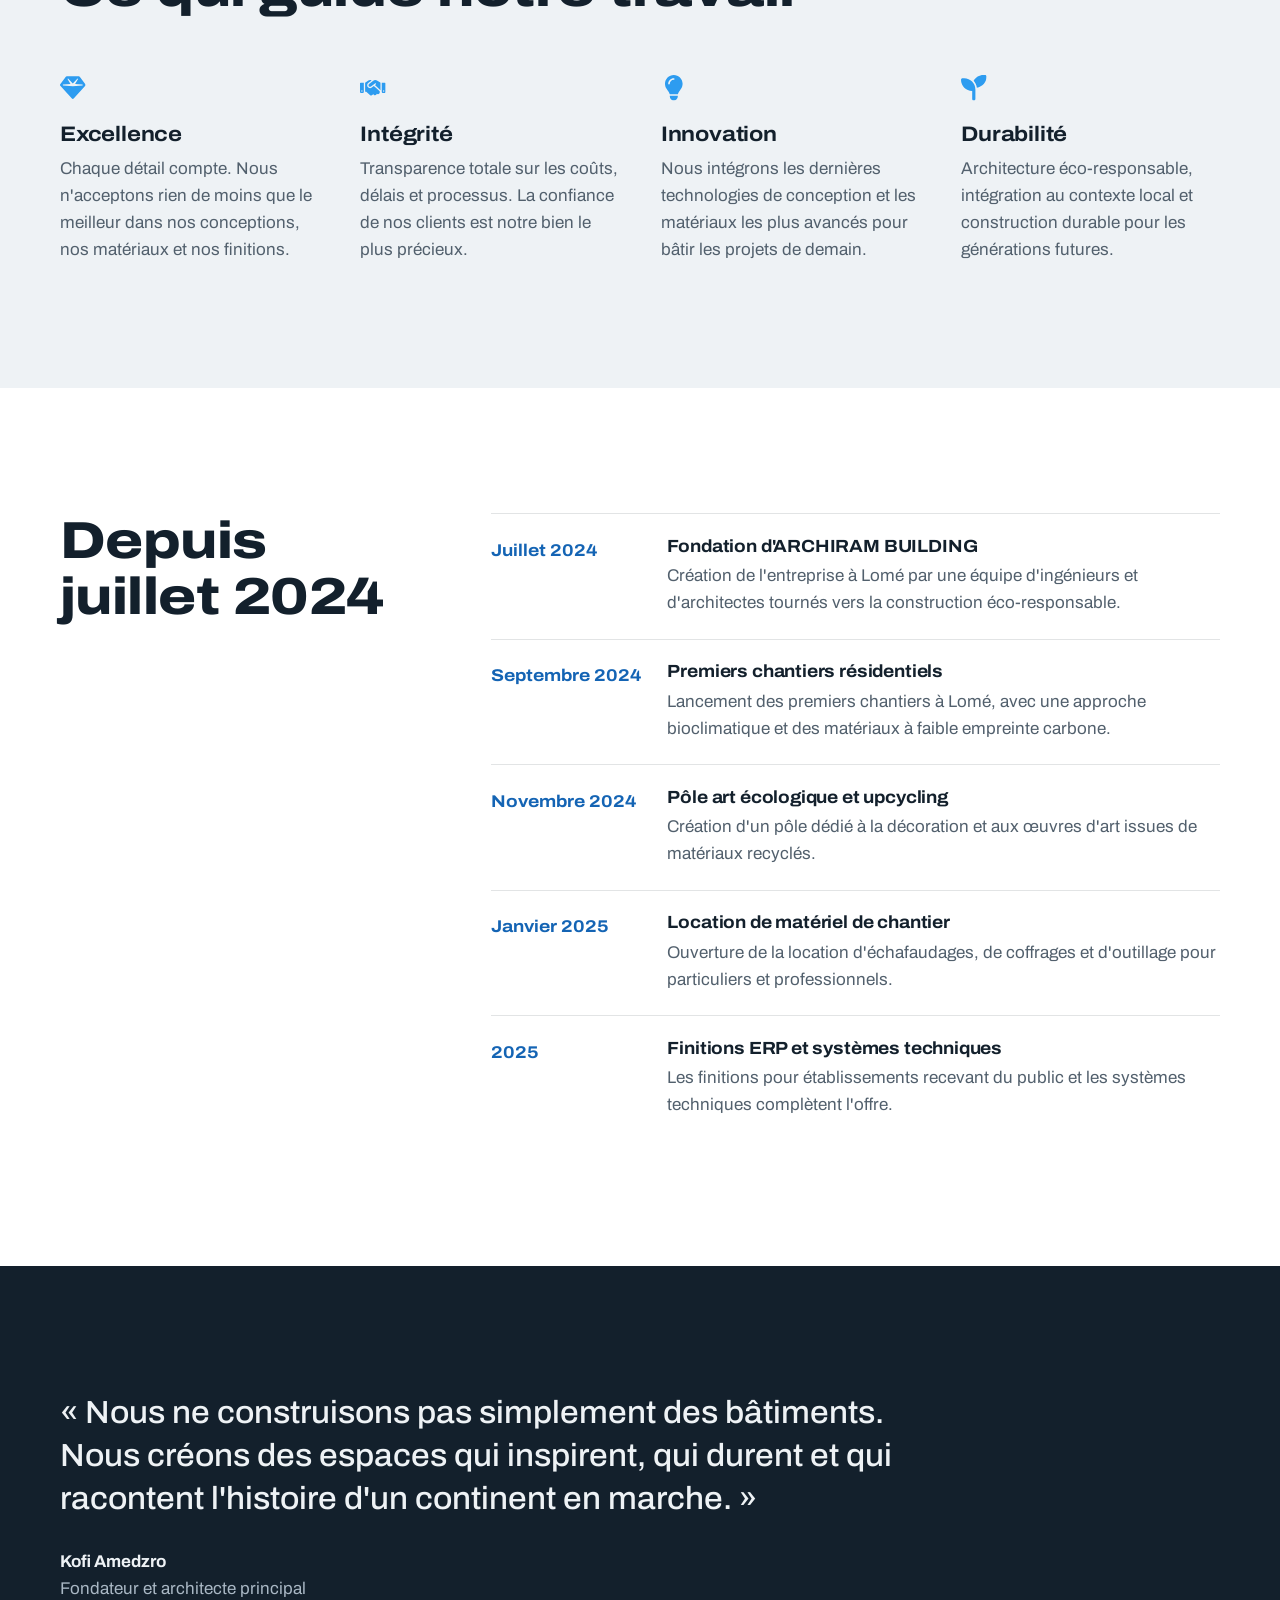
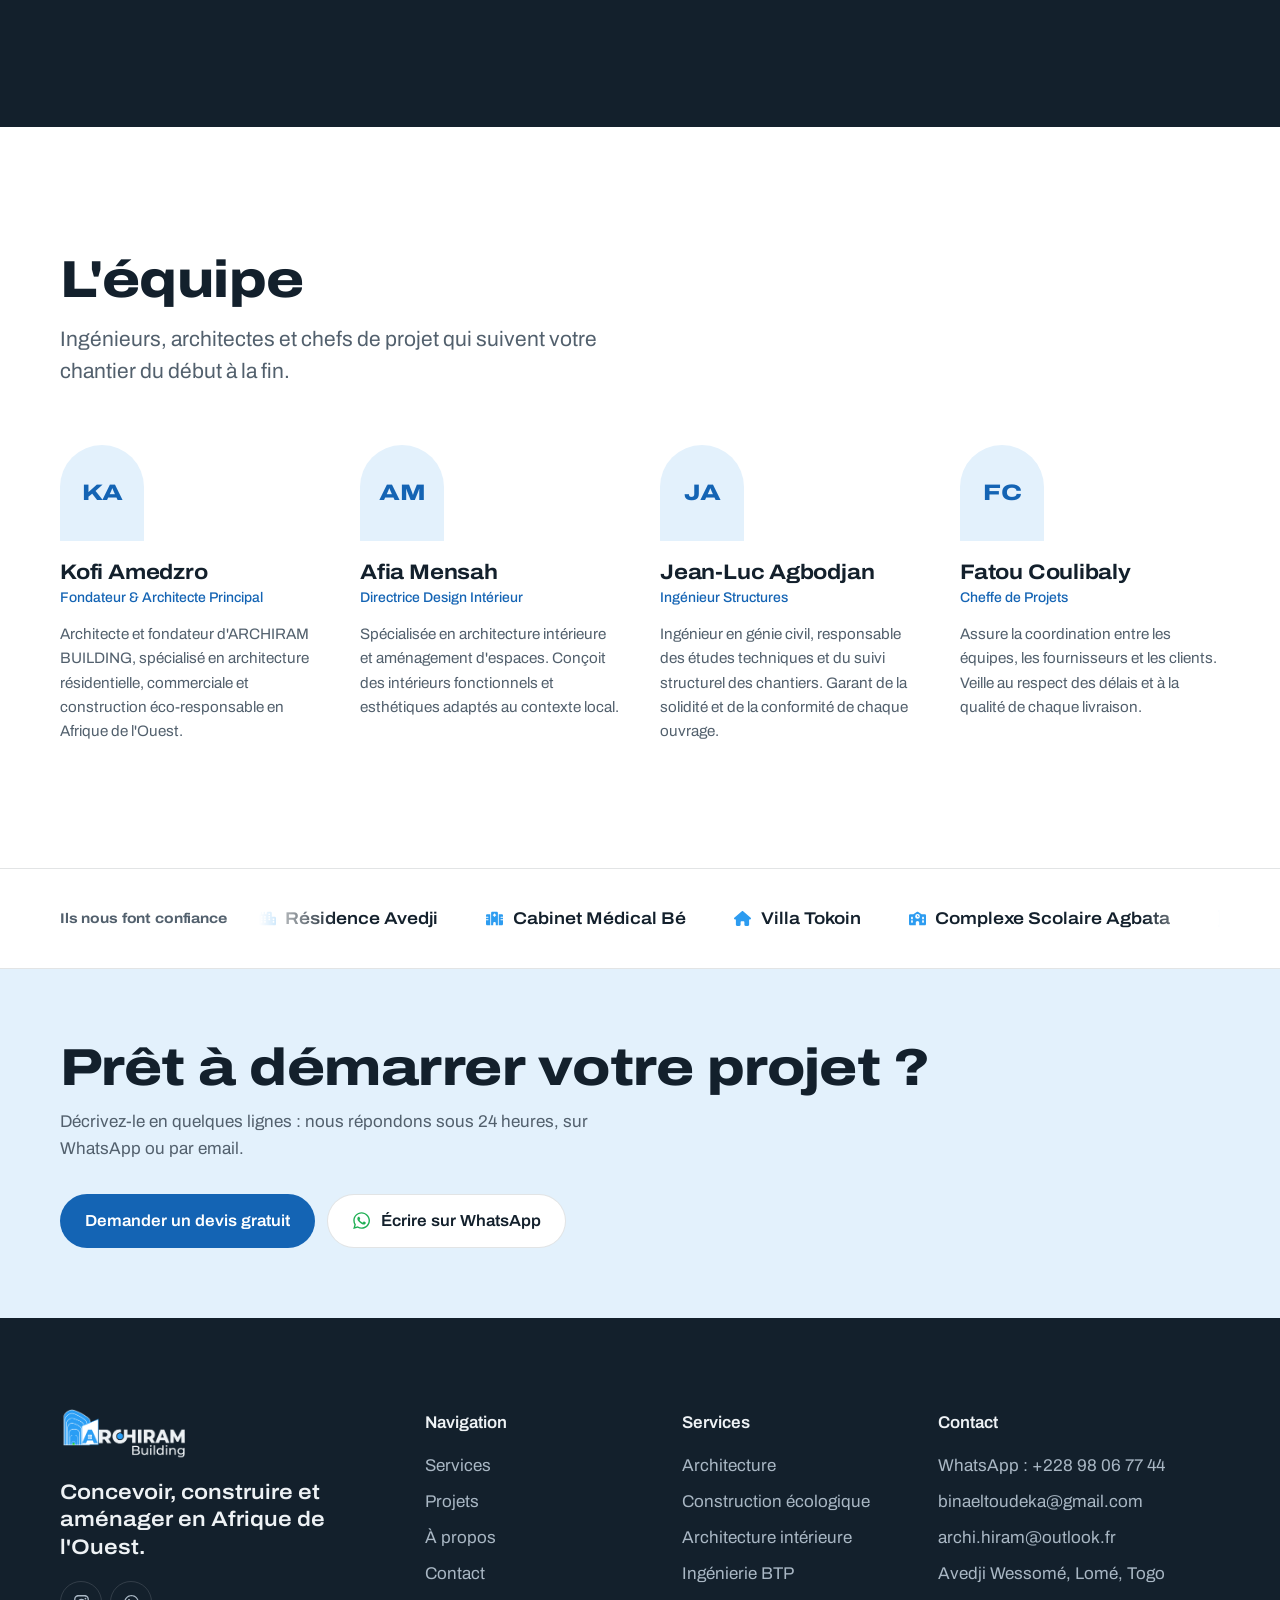
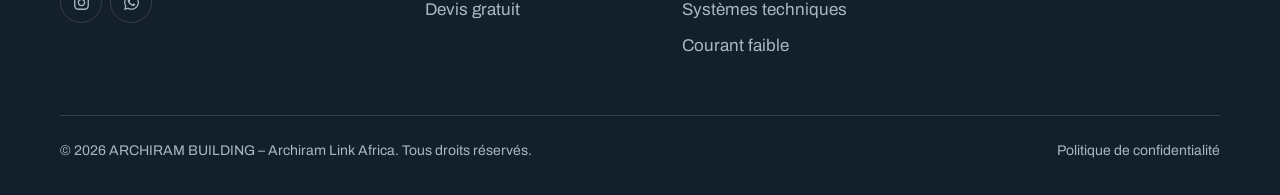
==== commit 799a2aca: "Migration de tout le site sur le design v2, SEO et performances - Les 6 pages intérieures (services," ====
--- a/about.html
+++ b/about.html
@@ -2,765 +2,344 @@
 <html lang="fr" data-theme="light">
 <head>
   <meta charset="UTF-8">
-  <meta http-equiv="X-UA-Compatible" content="IE=edge">
   <meta name="viewport" content="width=device-width, initial-scale=1.0">
-  <meta name="description" content="À propos d'ARCHIRAM BUILDING – Archiram Link Africa. Découvrez notre histoire, nos valeurs, notre équipe et notre vision pour l'architecture en Afrique de l'Ouest.">
-  <title>À Propos — ARCHIRAM BUILDING</title>
+  <title data-i18n="meta_title">À propos – ARCHIRAM BUILDING, Lomé</title>
+  <meta name="description" content="Fondée à Lomé en juillet 2024, ARCHIRAM BUILDING réunit ingénieurs, architectes et créateurs pour bâtir durablement en Afrique de l&#x27;Ouest." data-i18n-attr="content:meta_desc">
+  <link rel="canonical" href="https://VOTRE-DOMAINE.com/about.html">
+  <meta property="og:type" content="website">
+  <meta property="og:site_name" content="ARCHIRAM BUILDING">
+  <meta property="og:url" content="https://VOTRE-DOMAINE.com/about.html">
+  <meta property="og:title" content="À propos – ARCHIRAM BUILDING, Lomé" data-i18n-attr="content:meta_title">
+  <meta property="og:description" content="Fondée à Lomé en juillet 2024, ARCHIRAM BUILDING réunit ingénieurs, architectes et créateurs pour bâtir durablement en Afrique de l&#x27;Ouest." data-i18n-attr="content:meta_desc">
+  <meta property="og:image" content="https://VOTRE-DOMAINE.com/assets/img/immeuble-facade.webp">
+  <meta property="og:locale" content="fr_FR">
+  <meta property="og:locale:alternate" content="en_US">
+  <meta name="twitter:card" content="summary_large_image">
+
+  <!-- Thème appliqué avant l'affichage, pour éviter un flash clair en mode sombre -->
+  <script>try{if(localStorage.getItem('ala-theme')==='dark')document.documentElement.setAttribute('data-theme','dark');}catch(e){}</script>
+
   <link rel="preconnect" href="https://fonts.googleapis.com">
   <link rel="preconnect" href="https://fonts.gstatic.com" crossorigin>
-  <link href="https://fonts.googleapis.com/css2?family=Archivo+Black&family=Oswald:wght@300;400;500;600;700&family=DM+Sans:wght@300;400;500;600;700&display=swap" rel="stylesheet">
-  <link rel="stylesheet" href="https://cdnjs.cloudflare.com/ajax/libs/font-awesome/6.4.0/css/all.min.css">
+  <link href="https://fonts.googleapis.com/css2?family=Archivo:wdth,wght@62..125,100..900&display=swap" rel="stylesheet">
   <link rel="stylesheet" href="style.css">
-  <!-- Favicons — tous navigateurs -->
-  <link rel="icon" type="image/png" sizes="32x32"  href="assets/LOGO Archi.png">
-  <link rel="icon" type="image/png" sizes="16x16"  href="assets/LOGO Archi.png">
-  <link rel="icon" type="image/png" sizes="96x96"  href="assets/LOGO Archi.png">
-  <link rel="icon" type="image/png" sizes="192x192" href="assets/LOGO Archi.png">
-  <link rel="apple-touch-icon" sizes="180x180"     href="assets/LOGO Archi.png">
+  <link rel="icon" type="image/png" sizes="192x192" href="assets/icon-192.png">
+  <link rel="apple-touch-icon" href="assets/icon-192.png">
   <link rel="manifest" href="site.webmanifest">
-  <meta name="theme-color" content="#141414">
-  <meta name="msapplication-TileColor" content="#141414">
-  <meta name="msapplication-TileImage" content="assets/LOGO Archi.png">
-  <meta name="msapplication-config" content="none">
-  <style>
-    /* ── ABOUT PAGE HERO ── */
-    .about-hero {
-      position: relative;
-      padding: calc(var(--nav-h) + 5rem) 0 4.5rem;
-      background: var(--navy);
-      overflow: hidden;
-    }
-    .about-hero-mosaic {
-      position: absolute; inset: 0;
-      display: grid;
-      grid-template-columns: repeat(5, 1fr);
-      opacity: .13;
-      filter: saturate(.25);
-    }
-    .about-hero-mosaic img { width:100%; height:100%; object-fit:cover; }
-    .about-hero-mosaic::after {
-      content:'';
-      position: absolute; inset: 0;
-      background: linear-gradient(120deg, var(--navy) 0%, rgba(11,28,58,.5) 55%, var(--navy) 100%);
-    }
-    .about-hero .page-hero-inner { position:relative; z-index:1; }
-    .about-hero .page-h1 em { color:var(--gold); font-style:italic; }
-
-    /* ── BREADCRUMB ── */
-    .breadcrumb {
-      display:flex; align-items:center; gap:.5rem;
-      font-size:.75rem; color:rgba(255,255,255,.5); margin-bottom:1.5rem;
-    }
-    .breadcrumb a { color:rgba(255,255,255,.5); transition:color var(--dur); }
-    .breadcrumb a:hover { color:var(--gold); }
-    .breadcrumb .sep { font-size:.5rem; opacity:.4; }
-    .breadcrumb .cur { color:var(--gold); }
-    .page-h1 {
-      font-family:var(--font-d); font-size:clamp(2.75rem,6vw,5rem);
-      font-weight:300; line-height:1.1; color:#fff; margin-bottom:1.25rem;
-    }
-    .page-sub {
-      font-size:1.0625rem; color:rgba(255,255,255,.6);
-      max-width:580px; line-height:1.75; font-weight:300;
-    }
-
-    /* ── STATS STRIP ── */
-    .about-stats-strip {
-      background: var(--navy);
-      display: grid;
-      grid-template-columns: repeat(4, 1fr);
-      text-align: center;
-    }
-    .ass-item {
-      padding: 2.5rem 1rem;
-      border-right: 1px solid rgba(255,255,255,.07);
-    }
-    .ass-item:last-child { border-right: none; }
-    .ass-n {
-      font-family:var(--font-d); font-size:2.75rem;
-      font-weight:300; color:var(--gold); display:block; line-height:1;
-    }
-    .ass-l {
-      font-size:.6875rem; color:rgba(255,255,255,.45);
-      letter-spacing:.1em; text-transform:uppercase; margin-top:.375rem; display:block;
-    }
-
-    /* ── HISTOIRE (split) ── */
-    .histoire-grid {
-      display: grid;
-      grid-template-columns: 1fr 1fr;
-      gap: 5rem;
-      align-items: center;
-    }
-    .histoire-img-wrap {
-      position: relative;
-    }
-    .histoire-img-wrap img {
-      width:100%; border-radius:var(--radius); box-shadow:var(--sh-lg);
-      aspect-ratio:4/5; object-fit:cover;
-    }
-    .histoire-badge {
-      position:absolute; bottom:-1.5rem; right:-1.5rem;
-      background:var(--gold); color:var(--navy);
-      padding:1.5rem 1.75rem; border-radius:var(--radius);
-      text-align:center; box-shadow:var(--gold-glow);
-    }
-    .histoire-badge strong {
-      display:block; font-family:var(--font-d);
-      font-size:2.5rem; font-weight:300; line-height:1;
-    }
-    .histoire-badge span {
-      font-size:.625rem; font-weight:700;
-      letter-spacing:.15em; text-transform:uppercase;
-    }
-    .histoire-body { padding-right:1rem; }
-    .histoire-body .sec-tag { text-align:left; display:block; margin-bottom:.875rem; }
-    .histoire-body .sec-title { text-align:left; margin-bottom:1.75rem; }
-    .histoire-body p {
-      font-size:.9375rem; color:var(--text-3); line-height:1.85; margin-bottom:1.25rem;
-    }
-    .histoire-body p:last-of-type { margin-bottom:2rem; }
-    .histoire-body .btn { display:inline-flex; }
-
-    /* ── VALEURS ── */
-    .valeurs-grid {
-      display: grid;
-      grid-template-columns: repeat(4, 1fr);
-      gap: 1.5rem;
-    }
-    .valeur-card {
-      padding: 2.5rem 2rem;
-      background: var(--surface);
-      border: 1px solid var(--border);
-      border-radius: var(--radius);
-      text-align: center;
-      transition: all .4s var(--ease);
-      position: relative; overflow: hidden;
-    }
-    .valeur-card::before {
-      content:''; position:absolute; inset:0;
-      background:linear-gradient(135deg,var(--gold-light),transparent);
-      opacity:0; transition:opacity .4s;
-    }
-    .valeur-card:hover { transform:translateY(-8px); box-shadow:var(--sh-lg); border-color:var(--gold); }
-    .valeur-card:hover::before { opacity:1; }
-    .valeur-icon {
-      width:60px; height:60px; border-radius:50%;
-      background:var(--gold-light);
-      display:flex; align-items:center; justify-content:center;
-      font-size:1.375rem; color:var(--gold);
-      margin:0 auto 1.5rem;
-      transition: all .3s;
-    }
-    .valeur-card:hover .valeur-icon { background:var(--gold); color:var(--navy); transform:scale(1.08); }
-    .valeur-card h4 {
-      font-family:var(--font-d); font-size:1.375rem;
-      font-weight:400; color:var(--text); margin-bottom:.75rem;
-    }
-    .valeur-card p { font-size:.875rem; color:var(--text-3); line-height:1.7; }
-
-    /* ── EQUIPE ── */
-    .equipe-grid {
-      display: grid;
-      grid-template-columns: repeat(4, 1fr);
-      gap: 2rem;
-    }
-    .team-card {
-      background: var(--surface);
-      border: 1px solid var(--border);
-      border-radius: var(--radius);
-      overflow: hidden;
-      transition: all .4s var(--ease);
-    }
-    .team-card:hover { transform:translateY(-6px); box-shadow:var(--sh-lg); }
-    .team-img {
-      aspect-ratio: 3/4;
-      overflow: hidden;
-      position: relative;
-    }
-    .team-img img {
-      width:100%; height:100%; object-fit:cover; object-position:top center;
-      transition: transform .6s var(--ease);
-    }
-    .team-card:hover .team-img img { transform:scale(1.06); }
-    .team-overlay {
-      position:absolute; inset:0;
-      background:linear-gradient(to top, rgba(11,28,58,.9) 0%, transparent 50%);
-      opacity:0; transition:opacity .4s;
-      display:flex; align-items:flex-end; padding:1.5rem;
-    }
-    .team-card:hover .team-overlay { opacity:1; }
-    .team-social { display:flex; gap:.5rem; }
-    .team-social a {
-      width:34px; height:34px; border-radius:50%;
-      background:rgba(255,255,255,.15); color:#fff;
-      display:flex; align-items:center; justify-content:center;
-      font-size:.75rem; transition:all .3s; backdrop-filter:blur(4px);
-    }
-    .team-social a:hover { background:var(--gold); color:var(--navy); }
-    .team-info { padding:1.375rem 1.5rem; }
-    .team-name {
-      font-family:var(--font-d); font-size:1.25rem;
-      font-weight:400; color:var(--text); margin-bottom:.2rem;
-    }
-    .team-role {
-      font-size:.75rem; font-weight:600; letter-spacing:.1em;
-      text-transform:uppercase; color:var(--gold); margin-bottom:.625rem;
-    }
-    .team-bio { font-size:.8125rem; color:var(--text-3); line-height:1.65; }
-
-    /* ── VISION (full-width quote) ── */
-    .vision-section {
-      background: var(--navy);
-      padding: 7rem 0;
-      position: relative; overflow: hidden;
-    }
-    .vision-section::before {
-      content: '"';
-      position: absolute; top:-2rem; left:5%;
-      font-family: var(--font-d);
-      font-size: 30rem; line-height:1;
-      color: rgba(201,168,76,.04);
-      pointer-events:none;
-    }
-    .vision-inner {
-      max-width: 860px; margin:0 auto;
-      text-align: center; position:relative; z-index:1;
-    }
-    .vision-quote {
-      font-family:var(--font-d); font-size:clamp(1.75rem,3.5vw,2.75rem);
-      font-weight:300; font-style:italic; color:#fff; line-height:1.5;
-      margin-bottom:2rem;
-    }
-    .vision-quote em { color:var(--gold); font-style:inherit; }
-    .vision-author {
-      display:flex; align-items:center; justify-content:center; gap:1rem;
-    }
-    .vision-author img {
-      width:52px; height:52px; border-radius:50%;
-      object-fit:cover; border:2px solid var(--gold);
-    }
-    .vision-author-name { font-weight:600; color:#fff; font-size:.9375rem; text-align:left; }
-    .vision-author-role {
-      font-size:.75rem; color:rgba(255,255,255,.45);
-      letter-spacing:.08em; text-transform:uppercase; margin-top:2px;
-    }
-
-    /* ── TEMOIGNAGES ── */
-    .testi-wrap { max-width:760px; margin:0 auto; }
-
-    /* ── TIMELINE (Notre parcours) ── */
-    .timeline {
-      position: relative;
-      max-width: 780px;
-      margin: 0 auto;
-    }
-    .timeline::before {
-      content:'';
-      position:absolute; top:0; bottom:0; left:50%;
-      width:1px; background:var(--border);
-      transform:translateX(-50%);
-    }
-    .tl-item {
-      display:grid; grid-template-columns:1fr 60px 1fr;
-      gap:0; margin-bottom:3rem; align-items:start;
-    }
-    .tl-body-left { text-align:right; padding-right:2.5rem; padding-top:.3rem; }
-    .tl-body-right { text-align:left; padding-left:2.5rem; padding-top:.3rem; }
-    .tl-body-empty { }
-    .tl-dot-col {
-      display:flex; flex-direction:column; align-items:center;
-    }
-    .tl-dot {
-      width:16px; height:16px; border-radius:50%;
-      background:var(--gold); border:3px solid var(--bg);
-      box-shadow:0 0 0 2px var(--gold); flex-shrink:0; margin-top:.3rem;
-    }
-    .tl-year {
-      font-family:var(--font-d); font-size:.875rem; font-weight:500;
-      color:var(--gold); letter-spacing:.06em; margin-bottom:.375rem; display:block;
-    }
-    .tl-title {
-      font-family:var(--font-d); font-size:1.25rem;
-      font-weight:400; color:var(--text); margin-bottom:.375rem;
-    }
-    .tl-desc { font-size:.8125rem; color:var(--text-3); line-height:1.7; }
-
-    /* ── CTA BANNER ── */
-    .cta-banner {
-      background: var(--navy);
-      border-radius: 1.25rem;
-      padding: 4rem 3rem;
-      text-align: center;
-      position: relative; overflow:hidden;
-    }
-    .cta-banner::before {
-      content:'';
-      position:absolute; inset:0;
-      background: radial-gradient(ellipse 80% 80% at 50% 120%, rgba(201,168,76,.18) 0%, transparent 70%);
-    }
-    .cta-banner > * { position:relative; z-index:1; }
-    .cta-banner h2 {
-      font-family:var(--font-d); font-size:clamp(2rem,4vw,3rem);
-      font-weight:300; color:#fff; margin-bottom:1rem;
-    }
-    .cta-banner p { color:rgba(255,255,255,.6); font-size:1rem; margin-bottom:2rem; }
-    .cta-actions { display:flex; gap:1rem; justify-content:center; flex-wrap:wrap; }
-
-    /* ── RESPONSIVE ── */
-    @media (max-width:1100px) {
-      .valeurs-grid { grid-template-columns:repeat(2,1fr); }
-      .equipe-grid { grid-template-columns:repeat(2,1fr); }
-      .histoire-grid { grid-template-columns:1fr; gap:3rem; }
-      .histoire-img-wrap { max-width:520px; }
-      .histoire-badge { bottom:-1rem; right:-.75rem; }
-    }
-    @media (max-width:768px) {
-      .about-stats-strip { grid-template-columns:repeat(2,1fr); }
-      .ass-item { border-bottom:1px solid rgba(255,255,255,.07); }
-      .timeline::before { left:0; }
-      .tl-item { grid-template-columns:32px 1fr; }
-      .tl-body-left { display:none; }
-      .tl-body-right { padding-left:1.5rem; }
-      .tl-dot-col { align-items:flex-start; }
-    }
-    @media (max-width:580px) {
-      .valeurs-grid { grid-template-columns:1fr; }
-      .equipe-grid { grid-template-columns:1fr; }
-      .about-stats-strip { grid-template-columns:1fr 1fr; }
-      .histoire-img-wrap { max-width:100%; }
-    }
-  </style>
+  <meta name="theme-color" content="#13202C">
 </head>
 <body>
 
+<a class="skip" href="#main" data-i18n="skip">Aller au contenu</a>
+
+<header id="navbar">
+  <nav class="wrap nav-wrap" aria-label="Navigation principale" data-i18n-attr="aria-label:nav_label">
+    <a href="index.html" class="nav-brand" aria-label="ARCHIRAM BUILDING, accueil" data-i18n-attr="aria-label:home_label">
+      <img class="logo-light" src="assets/logo.png" alt="ARCHIRAM BUILDING" width="125" height="48">
+      <img class="logo-dark" src="assets/logo-on-dark.png" alt="ARCHIRAM BUILDING" width="125" height="48">
+    </a>
+    <ul class="nav-menu" id="navLinks">
+      <li><a href="index.html" class="nav-item" data-i18n="nav_home">Accueil</a></li>
+      <li><a href="services.html" class="nav-item" data-i18n="nav_services">Services</a></li>
+      <li><a href="projects.html" class="nav-item" data-i18n="nav_projects">Projets</a></li>
+      <li><a href="about.html" class="nav-item active" aria-current="page" data-i18n="nav_about">À propos</a></li>
+      <li><a href="contact.html" class="nav-item" data-i18n="nav_contact">Contact</a></li>
+      <li class="nav-mobile-cta"><a href="devis.html" class="btn btn-primary" data-from="menu"><span data-i18n="nav_cta">Devis gratuit</span></a></li>
+    </ul>
+    <div class="nav-controls">
+      <button class="ctrl-btn" id="langToggle" type="button" aria-label="Changer de langue / Switch language"><span id="langLabel">EN</span></button>
+      <button class="ctrl-btn" id="themeToggle" type="button" aria-label="Mode clair ou sombre" data-i18n-attr="aria-label:theme_label"><svg class="ic" aria-hidden="true"><use href="assets/icons.svg#i-moon"></use></svg></button>
+      <a href="devis.html" class="btn btn-primary nav-quote" data-from="header"><span data-i18n="nav_cta">Devis gratuit</span></a>
+      <button class="nav-burger" id="hamburger" type="button" aria-label="Menu" aria-controls="navLinks" aria-expanded="false" data-i18n-attr="aria-label:menu_label">
+        <span></span><span></span><span></span>
+      </button>
+    </div>
+  </nav>
+</header>
+
+<main id="main">
+<section class="page-head" aria-labelledby="pageTitle">
+  <div class="wrap">
+    <nav class="crumbs" aria-label="Fil d'Ariane" data-i18n-attr="aria-label:crumb_label">
+        <a href="index.html" data-i18n="crumb_home">Accueil</a>
+        <svg class="ic" aria-hidden="true"><use href="assets/icons.svg#i-chevron-right"></use></svg>
+        <span aria-current="page" data-i18n="nav_about">À propos</span>
+      </nav>
+    <h1 id="pageTitle" data-i18n="pg_title">Une jeune entreprise, une équipe expérimentée</h1>
+    <p class="page-lead" data-i18n="pg_lead">Fondée à Lomé en juillet 2024, ARCHIRAM BUILDING accompagne ses clients de la conception à la livraison, avec une approche éco-responsable ancrée dans les réalités de l'Afrique de l'Ouest.</p>
+  </div>
+</section>
+
+<section class="sec sec-tight" aria-labelledby="storyTitle">
+  <div class="wrap story">
+    <figure class="story-media reveal"><img src="assets/img/immeuble-balcons.webp" srcset="assets/img/immeuble-balcons-640.webp 640w, assets/img/immeuble-balcons.webp 960w" sizes="(max-width: 860px) 100vw, 45vw" width="960" height="1280" alt="Balcons d&#x27;un immeuble résidentiel construit par ARCHIRAM BUILDING" loading="lazy" decoding="async"></figure>
+    <div class="story-body reveal">
+      <h2 id="storyTitle" data-i18n="story_title">Bâtir l'Afrique de demain</h2>
+      <p data-i18n="hist_p1">ARCHIRAM BUILDING – Archiram Link Africa – est une startup fondée à Lomé en juillet 2024 avec une vision claire : proposer des solutions de construction éco-responsables et innovantes, ancrées dans les réalités de l&#x27;Afrique de l&#x27;Ouest.</p>
+      <p data-i18n="hist_p2">Portée par une équipe passionnée d&#x27;ingénieurs, d&#x27;architectes et de créateurs, ARCHIRAM BUILDING allie rigueur technique et approche écologique pour concevoir des bâtiments durables, des intérieurs raffinés et des œuvres d&#x27;art upcycling qui donnent une seconde vie aux matériaux.</p>
+      <p data-i18n="hist_p3">Chaque projet est une déclaration d&#x27;engagement : construire mieux, plus propre, et avec une identité esthétique forte ancrée dans notre culture.</p>
+      <ul class="hero-facts">
+        <li><span class="fact-n"><span class="stat-num" data-target="10">10</span>+</span><span class="fact-l" data-i18n="f1">ans d'expérience de l'équipe</span></li>
+        <li><span class="fact-n"><span class="stat-num" data-target="20">20</span>+</span><span class="fact-l" data-i18n="f2">projets livrés</span></li>
+        <li><span class="fact-n"><span class="stat-num" data-target="3">3</span></span><span class="fact-l" data-i18n="f3">pays d'intervention</span></li>
+      </ul>
+      <a href="projects.html" class="btn btn-line"><span data-i18n="hist_cta">Voir nos réalisations</span></a>
+    </div>
+  </div>
+</section>
+
+<section class="sec sec-chalk" aria-labelledby="valTitle">
+  <div class="wrap">
+    <header class="sec-head reveal"><h2 id="valTitle" data-i18n="val_title">Ce qui guide notre travail</h2></header>
+    <div class="values">
+      <div class="value reveal">
+        <svg class="ic" aria-hidden="true"><use href="assets/icons.svg#i-gem"></use></svg>
+        <h3 data-i18n="val1_title">Excellence</h3>
+        <p data-i18n="val1_desc">Chaque détail compte. Nous n&#x27;acceptons rien de moins que le meilleur dans nos conceptions, nos matériaux et nos finitions.</p>
+      </div>
+      <div class="value reveal">
+        <svg class="ic" aria-hidden="true"><use href="assets/icons.svg#i-handshake"></use></svg>
+        <h3 data-i18n="val2_title">Intégrité</h3>
+        <p data-i18n="val2_desc">Transparence totale sur les coûts, délais et processus. La confiance de nos clients est notre bien le plus précieux.</p>
+      </div>
+      <div class="value reveal">
+        <svg class="ic" aria-hidden="true"><use href="assets/icons.svg#i-lightbulb"></use></svg>
+        <h3 data-i18n="val3_title">Innovation</h3>
+        <p data-i18n="val3_desc">Nous intégrons les dernières technologies de conception et les matériaux les plus avancés pour bâtir les projets de demain.</p>
+      </div>
+      <div class="value reveal">
+        <svg class="ic" aria-hidden="true"><use href="assets/icons.svg#i-seedling"></use></svg>
+        <h3 data-i18n="val4_title">Durabilité</h3>
+        <p data-i18n="val4_desc">Architecture éco-responsable, intégration au contexte local et construction durable pour les générations futures.</p>
+      </div>
+    </div>
+  </div>
+</section>
+
+<section class="sec" aria-labelledby="tlTitle">
+  <div class="wrap tl-layout">
+    <header class="sec-head reveal"><h2 id="tlTitle" data-i18n="tl_title">Depuis juillet 2024</h2></header>
+    <ol class="timeline">
+      <li class="tl-item reveal">
+        <time data-i18n="tl0_d">Juillet 2024</time>
+        <div>
+          <h3 data-i18n="tl0_t">Fondation d&#x27;ARCHIRAM BUILDING</h3>
+          <p data-i18n="tl0_p">Création de l&#x27;entreprise à Lomé par une équipe d&#x27;ingénieurs et d&#x27;architectes tournés vers la construction éco-responsable.</p>
+        </div>
+      </li>
+      <li class="tl-item reveal">
+        <time data-i18n="tl1_d">Septembre 2024</time>
+        <div>
+          <h3 data-i18n="tl1_t">Premiers chantiers résidentiels</h3>
+          <p data-i18n="tl1_p">Lancement des premiers chantiers à Lomé, avec une approche bioclimatique et des matériaux à faible empreinte carbone.</p>
+        </div>
+      </li>
+      <li class="tl-item reveal">
+        <time data-i18n="tl2_d">Novembre 2024</time>
+        <div>
+          <h3 data-i18n="tl2_t">Pôle art écologique et upcycling</h3>
+          <p data-i18n="tl2_p">Création d&#x27;un pôle dédié à la décoration et aux œuvres d&#x27;art issues de matériaux recyclés.</p>
+        </div>
+      </li>
+      <li class="tl-item reveal">
+        <time data-i18n="tl3_d">Janvier 2025</time>
+        <div>
+          <h3 data-i18n="tl3_t">Location de matériel de chantier</h3>
+          <p data-i18n="tl3_p">Ouverture de la location d&#x27;échafaudages, de coffrages et d&#x27;outillage pour particuliers et professionnels.</p>
+        </div>
+      </li>
+      <li class="tl-item reveal">
+        <time data-i18n="tl4_d">2025</time>
+        <div>
+          <h3 data-i18n="tl4_t">Finitions ERP et systèmes techniques</h3>
+          <p data-i18n="tl4_p">Les finitions pour établissements recevant du public et les systèmes techniques complètent l&#x27;offre.</p>
+        </div>
+      </li>
+    </ol>
+  </div>
+</section>
+
+<section class="sec sec-ink" aria-label="Vision">
+  <div class="wrap">
+    <figure class="vision reveal">
+      <blockquote><p data-i18n="vis_quote">« Nous ne construisons pas simplement des bâtiments. Nous créons des espaces qui inspirent, qui durent et qui racontent l'histoire d'un continent en marche. »</p></blockquote>
+      <figcaption><strong>Kofi Amedzro</strong><span data-i18n="vis_role">Fondateur et architecte principal</span></figcaption>
+    </figure>
+  </div>
+</section>
+
+<section class="sec" aria-labelledby="teamTitle">
+  <div class="wrap">
+    <header class="sec-head reveal">
+      <h2 id="teamTitle" data-i18n="team_title">L'équipe</h2>
+      <p data-i18n="team_lead">Ingénieurs, architectes et chefs de projet qui suivent votre chantier du début à la fin.</p>
+    </header>
+    <ul class="team">
+      <li class="member reveal">
+        <span class="member-av" aria-hidden="true">KA</span>
+        <h3>Kofi Amedzro</h3>
+        <p class="member-role" data-i18n="tm1_role">Fondateur &amp; Architecte Principal</p>
+        <p data-i18n="tm1_bio">Architecte et fondateur d&#x27;ARCHIRAM BUILDING, spécialisé en architecture résidentielle, commerciale et construction éco-responsable en Afrique de l&#x27;Ouest.</p>
+      </li>
+      <li class="member reveal">
+        <span class="member-av" aria-hidden="true">AM</span>
+        <h3>Afia Mensah</h3>
+        <p class="member-role" data-i18n="tm2_role">Directrice Design Intérieur</p>
+        <p data-i18n="tm2_bio">Spécialisée en architecture intérieure et aménagement d&#x27;espaces. Conçoit des intérieurs fonctionnels et esthétiques adaptés au contexte local.</p>
+      </li>
+      <li class="member reveal">
+        <span class="member-av" aria-hidden="true">JA</span>
+        <h3>Jean-Luc Agbodjan</h3>
+        <p class="member-role" data-i18n="tm3_role">Ingénieur Structures</p>
+        <p data-i18n="tm3_bio">Ingénieur en génie civil, responsable des études techniques et du suivi structurel des chantiers. Garant de la solidité et de la conformité de chaque ouvrage.</p>
+      </li>
+      <li class="member reveal">
+        <span class="member-av" aria-hidden="true">FC</span>
+        <h3>Fatou Coulibaly</h3>
+        <p class="member-role" data-i18n="tm4_role">Cheffe de Projets</p>
+        <p data-i18n="tm4_bio">Assure la coordination entre les équipes, les fournisseurs et les clients. Veille au respect des délais et à la qualité de chaque livraison.</p>
+      </li>
+    </ul>
+  </div>
+</section>
+
+<section class="s-partners" aria-labelledby="partnersTitle">
+  <div class="wrap partners-row">
+    <h2 class="partners-title" id="partnersTitle" data-i18n="partners_label">Ils nous font confiance</h2>
+    <div class="partners-belt">
+      <div class="partners-track"><span class="ptner"><svg class="ic" aria-hidden="true"><use href="assets/icons.svg#i-city"></use></svg> Résidence Avedji</span><span class="ptner"><svg class="ic" aria-hidden="true"><use href="assets/icons.svg#i-hospital"></use></svg> Cabinet Médical Bé</span><span class="ptner"><svg class="ic" aria-hidden="true"><use href="assets/icons.svg#i-house"></use></svg> Villa Tokoin</span><span class="ptner"><svg class="ic" aria-hidden="true"><use href="assets/icons.svg#i-school"></use></svg> Complexe Scolaire Agbata</span><span class="ptner"><svg class="ic" aria-hidden="true"><use href="assets/icons.svg#i-hotel"></use></svg> Boutique Hôtel Lomé</span><span class="ptner"><svg class="ic" aria-hidden="true"><use href="assets/icons.svg#i-key"></use></svg> Immobilier Kégué</span><span class="ptner"><svg class="ic" aria-hidden="true"><use href="assets/icons.svg#i-landmark"></use></svg> Centre Afrikana</span><span class="ptner"><svg class="ic" aria-hidden="true"><use href="assets/icons.svg#i-building"></use></svg> Résidence Accra Nord</span><span class="ptner" aria-hidden="true"><svg class="ic" aria-hidden="true"><use href="assets/icons.svg#i-city"></use></svg> Résidence Avedji</span><span class="ptner" aria-hidden="true"><svg class="ic" aria-hidden="true"><use href="assets/icons.svg#i-hospital"></use></svg> Cabinet Médical Bé</span><span class="ptner" aria-hidden="true"><svg class="ic" aria-hidden="true"><use href="assets/icons.svg#i-house"></use></svg> Villa Tokoin</span><span class="ptner" aria-hidden="true"><svg class="ic" aria-hidden="true"><use href="assets/icons.svg#i-school"></use></svg> Complexe Scolaire Agbata</span><span class="ptner" aria-hidden="true"><svg class="ic" aria-hidden="true"><use href="assets/icons.svg#i-hotel"></use></svg> Boutique Hôtel Lomé</span><span class="ptner" aria-hidden="true"><svg class="ic" aria-hidden="true"><use href="assets/icons.svg#i-key"></use></svg> Immobilier Kégué</span><span class="ptner" aria-hidden="true"><svg class="ic" aria-hidden="true"><use href="assets/icons.svg#i-landmark"></use></svg> Centre Afrikana</span><span class="ptner" aria-hidden="true"><svg class="ic" aria-hidden="true"><use href="assets/icons.svg#i-building"></use></svg> Résidence Accra Nord</span></div>
+    </div>
+  </div>
+</section>
+
+<section class="cta-band" aria-labelledby="ctaTitle">
+  <div class="wrap cta-inner reveal">
+    <div>
+      <h2 id="ctaTitle" data-i18n="cta_title">Prêt à démarrer votre projet ?</h2>
+      <p data-i18n="cta_sub">Décrivez-le en quelques lignes : nous répondons sous 24 heures, sur WhatsApp ou par email.</p>
+    </div>
+    <div class="cta-actions">
+      <a href="devis.html" class="btn btn-primary" data-from="cta"><span data-i18n="cta_btn1">Demander un devis gratuit</span></a>
+      <a href="https://wa.me/22898067744" class="btn btn-line" target="_blank" rel="noopener" data-from="cta"><svg class="ic" aria-hidden="true"><use href="assets/icons.svg#i-whatsapp"></use></svg><span data-i18n="cta_btn2">Écrire sur WhatsApp</span></a>
+    </div>
+  </div>
+</section>
+
+
+</main>
+
+<footer id="footer">
+  <div class="wrap">
+    <div class="foot-grid">
+      <div class="foot-brand">
+        <img src="assets/logo-on-dark.png" alt="ARCHIRAM BUILDING" width="130" height="50" loading="lazy">
+        <p data-i18n="ft_tag">Concevoir, construire et aménager en Afrique de l'Ouest.</p>
+        <div class="foot-socials">
+          <a href="https://www.instagram.com/alabuilding.tg" target="_blank" rel="noopener" aria-label="Instagram"><svg class="ic" aria-hidden="true"><use href="assets/icons.svg#i-instagram"></use></svg></a>
+          <a href="https://wa.me/22898067744" target="_blank" rel="noopener" aria-label="WhatsApp" data-from="footer"><svg class="ic" aria-hidden="true"><use href="assets/icons.svg#i-whatsapp"></use></svg></a>
+        </div>
+      </div>
+      <div class="foot-col">
+        <p class="foot-heading" data-i18n="footer_nav">Navigation</p>
+        <ul>
+          <li><a href="services.html" data-i18n="nav_services">Services</a></li>
+          <li><a href="projects.html" data-i18n="nav_projects">Projets</a></li>
+          <li><a href="about.html" data-i18n="nav_about">À propos</a></li>
+          <li><a href="contact.html" data-i18n="nav_contact">Contact</a></li>
+          <li><a href="devis.html" data-i18n="nav_cta" data-from="footer">Devis gratuit</a></li>
+        </ul>
+      </div>
+      <div class="foot-col">
+        <p class="foot-heading" data-i18n="footer_srv">Services</p>
+        <ul>
+          <li><a href="services.html#architecture" data-i18n="srv1_title">Architecture</a></li>
+          <li><a href="services.html#construction-ecologique" data-i18n="srv2_title">Construction écologique</a></li>
+          <li><a href="services.html#architecture-interieure" data-i18n="srv3_title">Architecture intérieure</a></li>
+          <li><a href="services.html#ingenierie-btp" data-i18n="srv4_title">Ingénierie BTP</a></li>
+          <li><a href="services.html#systemes-techniques" data-i18n="srv9_title">Systèmes techniques</a></li>
+          <li><a href="services.html#courant-faible" data-i18n="srv12_title">Courant faible</a></li>
+        </ul>
+      </div>
+      <div class="foot-col">
+        <p class="foot-heading" data-i18n="footer_contact">Contact</p>
+        <ul>
+          <li><a href="https://wa.me/22898067744" target="_blank" rel="noopener" data-from="footer">WhatsApp : +228 98 06 77 44</a></li>
+          <li><a href="mailto:binaeltoudeka@gmail.com">binaeltoudeka@gmail.com</a></li>
+          <li><a href="mailto:archi.hiram@outlook.fr">archi.hiram@outlook.fr</a></li>
+          <li><a href="https://www.google.com/maps/search/?api=1&query=Avedji%20Wessom%C3%A9%2C%20Lom%C3%A9%2C%20Togo" target="_blank" rel="noopener">Avedji Wessomé, Lomé, Togo</a></li>
+        </ul>
+      </div>
+    </div>
+    <div class="foot-bar">
+      <p>© <span data-year>2026</span> ARCHIRAM BUILDING – Archiram Link Africa. <span data-i18n="footer_rights">Tous droits réservés.</span></p>
+      <a href="politique-confidentialite.html" data-i18n="ft_privacy">Politique de confidentialité</a>
+    </div>
+  </div>
+</footer>
+
+<a href="https://wa.me/22898067744?text=Bonjour%20ARCHIRAM%20BUILDING%2C%20je%20voudrais%20des%20informations." class="wa-fab" target="_blank" rel="noopener" aria-label="WhatsApp" data-from="fab">
+  <svg class="ic" aria-hidden="true"><use href="assets/icons.svg#i-whatsapp"></use></svg>
+  <span class="wa-label" data-i18n="wa_tip">Discutons sur WhatsApp</span>
+</a>
+<button id="back-top" type="button" aria-label="Retour en haut" data-i18n-attr="aria-label:back_top"><svg class="ic" aria-hidden="true"><use href="assets/icons.svg#i-arrow-up"></use></svg></button>
+
 <script>
+/* Textes anglais de cette page (le français est dans le HTML) */
 window.PAGE_LANG = {
-  fr: {
-    nav_home:'Accueil', nav_services:'Services', nav_projects:'Projets', nav_about:'À Propos', nav_contact:'Contact', nav_cta:'Devis gratuit',
-    ph_title:'Notre <em>Histoire</em>',
-    ph_sub:'Fondée en juillet 2024, ARCHIRAM BUILDING est une startup spécialisée en ingénierie BTP, construction écologique et architecture intérieure, engagée pour un bâti durable en Afrique de l\'Ouest.',
-    ass1:'Projets réalisés', ass2:'Mois d\'activité', ass3:'Pays d\'intervention', ass4:'Clients satisfaits',
-    hist_tag:'Notre Origine', hist_title:'Une startup\néco-engagée',
-    hist_p1:'ARCHIRAM BUILDING – Archiram Link Africa – est une startup fondée à Lomé en juillet 2024 avec une vision claire : proposer des solutions de construction éco-responsables et innovantes, ancrées dans les réalités de l\'Afrique de l\'Ouest.',
-    hist_p2:'Portée par une équipe passionnée d\'ingénieurs, d\'architectes et de créateurs, ARCHIRAM BUILDING allie rigueur technique et approche écologique pour concevoir des bâtiments durables, des intérieurs raffinés et des œuvres d\'art upcycling qui donnent une seconde vie aux matériaux.',
-    hist_p3:'Chaque projet est une déclaration d\'engagement : construire mieux, plus propre, et avec une identité esthétique forte ancrée dans notre culture.',
-    hist_cta:'Voir nos réalisations',
-    val_tag:'Nos Valeurs', val_title:'L\'ADN d\'ARCHIRAM BUILDING',
-    val1_title:'Excellence', val1_desc:'Chaque détail compte. Nous n\'acceptons rien de moins que le meilleur dans nos conceptions, nos matériaux et nos finitions.',
-    val2_title:'Intégrité', val2_desc:'Transparence totale sur les coûts, délais et processus. La confiance de nos clients est notre bien le plus précieux.',
-    val3_title:'Innovation', val3_desc:'Nous intégrons les dernières technologies de conception et les matériaux les plus avancés pour bâtir les projets de demain.',
-    val4_title:'Durabilité', val4_desc:'Architecture éco-responsable, intégration au contexte local et construction durable pour les générations futures.',
-    team_tag:'Notre Équipe', team_title:'Les Architectes\nderrière l\'excellence',
-    tm1_name:'Kofi Amedzro', tm1_role:'Fondateur & Architecte Principal', tm1_bio:'10 ans d\'expérience en architecture résidentielle et commerciale. Diplômé de l\'ESAC Lomé et de l\'École Polytechnique de Paris.',
-    tm2_name:'Afia Mensah', tm2_role:'Directrice Design Intérieur', tm2_bio:'Spécialiste en aménagement de luxe et design biophilique. Parcours entre l\'Afrique de l\'Ouest, Paris et Dubai.',
-    tm3_name:'Jean-Luc Agbodjan', tm3_role:'Ingénieur Structures', tm3_bio:'Expert en calculs de structures et ingénierie du bâtiment. 8 ans sur des projets de grande envergure au Togo et au Ghana.',
-    tm4_name:'Fatou Coulibaly', tm4_role:'Cheffe de Projets', tm4_bio:'Coordination et pilotage de projets complexes. Garantit la livraison dans les délais et la satisfaction complète du client.',
-    parc_tag:'Notre Parcours', parc_title:'Depuis juillet 2024',
-    vis_quote:'"Nous ne construisons pas simplement des bâtiments. Nous créons des espaces qui <em>inspirent</em>, qui durent et qui racontent l\'histoire d\'un continent en marche."',
-    vis_author:'Kofi Amedzro', vis_role:'Fondateur & Architecte Principal',
-    testi_tag:'Témoignages', testi_title:'Ce que disent\nnos clients',
-    t1_quote:'"ARCHIRAM BUILDING a transformé notre vision en réalité. Un professionnalisme remarquable et une attention aux détails exceptionnelle. Notre villa dépasse toutes nos attentes."',
-    t1_role:'Entrepreneur, Accra',
-    t2_quote:'"De la conception aux finitions, l\'équipe ALA a su comprendre et sublimer notre projet d\'entreprise. Je recommande à 100% pour tout projet d\'envergure."',
-    t2_role:'Directrice, Lomé',
-    t3_quote:'"Notre siège social est devenu une carte de visite architecturale. ALA maîtrise parfaitement la fusion entre fonctionnalité et esthétique contemporaine."',
-    t3_role:'PDG, Lomé',
-    partners_label:'Ils nous font confiance',
-    cta_title:'Prêt à bâtir avec nous ?',
-    cta_sub:'Chaque grand projet commence par une conversation. Discutons de votre vision.',
-    cta_btn1:'Obtenir un devis gratuit', cta_btn2:'Nous contacter'
-  },
-  en: {
-    nav_home:'Home', nav_services:'Services', nav_projects:'Projects', nav_about:'About', nav_contact:'Contact', nav_cta:'Free Quote',
-    ph_title:'Our <em>Story</em>',
-    ph_sub:'Founded in July 2024, ARCHIRAM BUILDING is a startup specialising in civil engineering, ecological construction and interior architecture, committed to sustainable building across West Africa.',
-    ass1:'Projects delivered', ass2:'Months of activity', ass3:'Countries', ass4:'Satisfied clients',
-    hist_tag:'Our Origin', hist_title:'An eco-committed\nstartup',
-    hist_p1:'ARCHIRAM BUILDING – Archiram Link Africa – is a startup founded in Lomé in July 2024 with a clear vision: to provide eco-responsible and innovative construction solutions rooted in the realities of West Africa.',
-    hist_p2:'Driven by a passionate team of engineers, architects and creators, ARCHIRAM BUILDING combines technical rigour with an ecological approach to design durable buildings, refined interiors and upcycling artworks that give materials a second life.',
-    hist_p3:'Every project is a statement of commitment: to build better, cleaner, and with a strong aesthetic identity rooted in our culture.',
-    hist_cta:'View our portfolio',
-    val_tag:'Our Values', val_title:'The DNA of ARCHIRAM BUILDING',
-    val1_title:'Excellence', val1_desc:'Every detail matters. We accept nothing less than the best in our designs, materials and finishes.',
-    val2_title:'Integrity', val2_desc:'Full transparency on costs, timelines and process. Our clients\' trust is our most valuable asset.',
-    val3_title:'Innovation', val3_desc:'We integrate the latest design technologies and most advanced materials to build the projects of tomorrow.',
-    val4_title:'Sustainability', val4_desc:'Eco-responsible architecture, local contextual integration and sustainable construction for future generations.',
-    team_tag:'Our Team', team_title:'The Architects\nbehind excellence',
-    tm1_name:'Kofi Amedzro', tm1_role:'Founder & Lead Architect', tm1_bio:'10 years of experience in residential and commercial architecture. Graduate of ESAC Lomé and École Polytechnique de Paris.',
-    tm2_name:'Afia Mensah', tm2_role:'Interior Design Director', tm2_bio:'Specialist in luxury fit-out and biophilic design. Career spanning West Africa, Paris and Dubai.',
-    tm3_name:'Jean-Luc Agbodjan', tm3_role:'Structural Engineer', tm3_bio:'Expert in structural calculations and building engineering. 8 years on large-scale projects across Togo and Ghana.',
-    tm4_name:'Fatou Coulibaly', tm4_role:'Project Manager', tm4_bio:'Coordination and management of complex projects. Ensures on-time delivery and complete client satisfaction.',
-    parc_tag:'Our Journey', parc_title:'Since July 2024',
-    vis_quote:'"We don\'t just build buildings. We create spaces that <em>inspire</em>, that endure and that tell the story of a continent on the move."',
-    vis_author:'Kofi Amedzro', vis_role:'Founder & Lead Architect',
-    testi_tag:'Testimonials', testi_title:'What our clients\nare saying',
-    t1_quote:'"ARCHIRAM BUILDING turned our vision into reality. Remarkable professionalism and exceptional attention to detail. Our villa exceeds every expectation."',
-    t1_role:'Entrepreneur, Accra',
-    t2_quote:'"From concept to finish, the ALA team understood and elevated our project. I recommend them 100% for any major project."',
-    t2_role:'Director, Lomé',
-    t3_quote:'"Our headquarters has become an architectural calling card. ALA perfectly masters the fusion of functionality and contemporary aesthetics."',
-    t3_role:'CEO, Lomé',
-    partners_label:'They trust us',
-    cta_title:'Ready to build with us?',
-    cta_sub:'Every great project begins with a conversation. Let\'s discuss your vision.',
-    cta_btn1:'Get a free quote', cta_btn2:'Contact us'
+  "en": {
+    "meta_title": "About – ARCHIRAM BUILDING, Lomé",
+    "meta_desc": "Founded in Lomé in July 2024, ARCHIRAM BUILDING brings together engineers, architects and makers for sustainable building in West Africa.",
+    "pg_title": "A young company, an experienced team",
+    "pg_lead": "Founded in Lomé in July 2024, ARCHIRAM BUILDING takes clients from design to handover, with an eco-responsible approach rooted in West African realities.",
+    "story_title": "Building the Africa of tomorrow",
+    "hist_cta": "See our work",
+    "val_title": "What guides our work",
+    "tl_title": "Since July 2024",
+    "team_title": "The team",
+    "team_lead": "Engineers, architects and project managers who follow your project from start to finish.",
+    "vis_quote": "“We don’t just put up buildings. We create spaces that inspire, that last, and that tell the story of a continent on the move.”",
+    "vis_role": "Founder and lead architect",
+    "hist_p1": "ARCHIRAM BUILDING – Archiram Link Africa – is a startup founded in Lomé in July 2024 with a clear vision: to provide eco-responsible and innovative construction solutions rooted in the realities of West Africa.",
+    "hist_p2": "Driven by a passionate team of engineers, architects and creators, ARCHIRAM BUILDING combines technical rigour with an ecological approach to design durable buildings, refined interiors and upcycling artworks that give materials a second life.",
+    "hist_p3": "Every project is a statement of commitment: to build better, cleaner, and with a strong aesthetic identity rooted in our culture.",
+    "val1_title": "Excellence",
+    "val1_desc": "Every detail matters. We accept nothing less than the best in our designs, materials and finishes.",
+    "val2_title": "Integrity",
+    "val2_desc": "Full transparency on costs, timelines and process. Our clients' trust is our most valuable asset.",
+    "val3_title": "Innovation",
+    "val3_desc": "We integrate the latest design technologies and most advanced materials to build the projects of tomorrow.",
+    "val4_title": "Sustainability",
+    "val4_desc": "Eco-responsible architecture, local contextual integration and sustainable construction for future generations.",
+    "tm1_role": "Founder & Lead Architect",
+    "tm1_bio": "Architect and founder of ARCHIRAM BUILDING, specialising in residential and commercial architecture and eco-responsible construction in West Africa.",
+    "tm2_role": "Interior Design Director",
+    "tm2_bio": "Specialist in interior architecture and space planning. Designs functional, attractive interiors suited to the local context.",
+    "tm3_role": "Structural Engineer",
+    "tm3_bio": "Civil engineer in charge of technical studies and structural supervision on site. Responsible for the strength and compliance of every building.",
+    "tm4_role": "Project Manager",
+    "tm4_bio": "Coordinates teams, suppliers and clients. Makes sure every handover is on time and to standard.",
+    "tl0_d": "July 2024",
+    "tl0_t": "ARCHIRAM BUILDING is founded",
+    "tl0_p": "The company is set up in Lomé by a team of engineers and architects focused on eco-responsible construction.",
+    "tl1_d": "September 2024",
+    "tl1_t": "First residential projects",
+    "tl1_p": "First projects start in Lomé, with a bioclimatic approach and low-carbon materials.",
+    "tl2_d": "November 2024",
+    "tl2_t": "Eco art and upcycling studio",
+    "tl2_p": "A studio dedicated to decoration and artwork made from recycled materials is created.",
+    "tl3_d": "January 2025",
+    "tl3_t": "Site equipment rental",
+    "tl3_p": "Rental of scaffolding, formwork and tools opens to individuals and professionals.",
+    "tl4_d": "2025",
+    "tl4_t": "Public-building finishes and building services",
+    "tl4_p": "Finishes for public buildings and building services complete the offer.",
+    "f1": "years of team experience",
+    "f2": "projects delivered",
+    "f3": "countries",
+    "partners_label": "They trust us"
   }
 };
 </script>
-
-<!-- Navbar -->
-<nav id="navbar">
-  <div class="nav-container">
-    <a href="index.html" class="nav-logo"><img src="assets/LOGO Archi.png" alt="ARCHIRAM BUILDING"></a>
-    <ul class="nav-links" id="navLinks">
-      <li><a href="index.html" class="nav-link" data-i18n="nav_home">Accueil</a></li>
-      <li><a href="services.html" class="nav-link" data-i18n="nav_services">Services</a></li>
-      <li><a href="projects.html" class="nav-link" data-i18n="nav_projects">Projets</a></li>
-      <li><a href="about.html" class="nav-link active" data-i18n="nav_about">À Propos</a></li>
-      <li><a href="contact.html" class="nav-link" data-i18n="nav_contact">Contact</a></li>
-    </ul>
-    <div class="nav-actions">
-      <button class="lang-btn" id="langToggle" aria-label="Switch language"><span id="langLabel">EN</span></button>
-      <button class="theme-btn" id="themeToggle" aria-label="Toggle theme"><i class="fas fa-moon" id="themeIcon"></i></button>
-      <a href="devis.html" class="nav-cta" data-i18n="nav_cta">Devis gratuit</a>
-      <button class="hamburger" id="hamburger" aria-label="Menu"><span></span><span></span><span></span></button>
-    </div>
-  </div>
-</nav>
-
-<!-- Hero -->
-<section class="about-hero">
-  <div class="about-hero-mosaic" aria-hidden="true">
-    <img src="https://images.unsplash.com/photo-1503387762-592deb58ef4e?w=400&q=60" alt="">
-    <img src="https://images.unsplash.com/photo-1600607687939-ce8a6c25118c?w=400&q=60" alt="">
-    <img src="https://images.unsplash.com/photo-1618221195710-dd6b41faaea6?w=400&q=60" alt="">
-    <img src="https://images.unsplash.com/photo-1486325212027-8081e485255e?w=400&q=60" alt="">
-    <img src="https://images.unsplash.com/photo-1545324418-cc1a3fa10c00?w=400&q=60" alt="">
-  </div>
-  <div class="container">
-    <div class="page-hero-inner">
-      <nav class="breadcrumb" aria-label="Fil d'Ariane">
-        <a href="index.html">Accueil</a>
-        <span class="sep"><i class="fas fa-chevron-right"></i></span>
-        <span class="cur" data-i18n="nav_about">À Propos</span>
-      </nav>
-      <h1 class="page-h1" data-i18n="ph_title">Notre <em>Histoire</em></h1>
-      <p class="page-sub" data-i18n="ph_sub">Fondée en juillet 2024 à Lomé, ARCHIRAM BUILDING accompagne ses clients de la conception à la livraison, avec une approche éco-responsable ancrée dans les réalités de l'Afrique de l'Ouest.</p>
-    </div>
-  </div>
-</section>
-
-<!-- Stats Strip -->
-<div class="about-stats-strip">
-  <div class="ass-item"><span class="ass-n">20+</span><span class="ass-l" data-i18n="ass1">Projets réalisés</span></div>
-  <div class="ass-item"><span class="ass-n">10+</span><span class="ass-l" data-i18n="ass2">Ans d'expertise</span></div>
-  <div class="ass-item"><span class="ass-n">3</span><span class="ass-l" data-i18n="ass3">Pays d'intervention</span></div>
-  <div class="ass-item"><span class="ass-n">100%</span><span class="ass-l" data-i18n="ass4">Clients satisfaits</span></div>
-</div>
-
-<!-- Notre Histoire -->
-<section class="section">
-  <div class="container">
-    <div class="histoire-grid">
-      <div class="histoire-img-wrap reveal">
-        <img src="https://images.unsplash.com/photo-1503387762-592deb58ef4e?w=900&q=80" alt="Équipe ARCHIRAM BUILDING au travail" loading="lazy">
-        <div class="histoire-badge">
-          <strong>2024</strong>
-          <span>Fondation</span>
-        </div>
-      </div>
-      <div class="histoire-body reveal" style="--d:150ms">
-        <p class="sec-tag" data-i18n="hist_tag">Notre Origine</p>
-        <h2 class="sec-title" data-i18n="hist_title">Bâtir l'Afrique<br>de demain</h2>
-        <p data-i18n="hist_p1">ARCHIRAM BUILDING – Archiram Link Africa – est une startup fondée à Lomé en juillet 2024 avec une vision claire : proposer des solutions de construction éco-responsables et innovantes, ancrées dans les réalités de l'Afrique de l'Ouest.</p>
-        <p data-i18n="hist_p2">Portée par une équipe passionnée d'ingénieurs, d'architectes et de créateurs, ARCHIRAM BUILDING allie rigueur technique et approche écologique pour concevoir des bâtiments durables, des intérieurs raffinés et des œuvres d'art upcycling qui donnent une seconde vie aux matériaux.</p>
-        <p data-i18n="hist_p3">Chaque projet est une déclaration d'engagement : construire mieux, plus propre, et avec une identité esthétique forte ancrée dans notre culture.</p>
-        <a href="projects.html" class="btn btn-primary" data-i18n="hist_cta">Voir nos réalisations</a>
-      </div>
-    </div>
-  </div>
-</section>
-
-<!-- Nos Valeurs -->
-<section class="section section-alt">
-  <div class="container">
-    <div class="sec-header reveal">
-      <p class="sec-tag" data-i18n="val_tag">Nos Valeurs</p>
-      <h2 class="sec-title" data-i18n="val_title">L'ADN d'ARCHIRAM BUILDING</h2>
-    </div>
-    <div class="valeurs-grid">
-      <div class="valeur-card reveal" style="--d:0ms">
-        <div class="valeur-icon"><i class="fas fa-medal"></i></div>
-        <h4 data-i18n="val1_title">Excellence</h4>
-        <p data-i18n="val1_desc">Chaque détail compte. Nous n'acceptons rien de moins que le meilleur dans nos conceptions, nos matériaux et nos finitions.</p>
-      </div>
-      <div class="valeur-card reveal" style="--d:80ms">
-        <div class="valeur-icon"><i class="fas fa-handshake"></i></div>
-        <h4 data-i18n="val2_title">Intégrité</h4>
-        <p data-i18n="val2_desc">Transparence totale sur les coûts, délais et processus. La confiance de nos clients est notre bien le plus précieux.</p>
-      </div>
-      <div class="valeur-card reveal" style="--d:160ms">
-        <div class="valeur-icon"><i class="fas fa-lightbulb"></i></div>
-        <h4 data-i18n="val3_title">Innovation</h4>
-        <p data-i18n="val3_desc">Nous intégrons les dernières technologies de conception et les matériaux les plus avancés pour bâtir les projets de demain.</p>
-      </div>
-      <div class="valeur-card reveal" style="--d:240ms">
-        <div class="valeur-icon"><i class="fas fa-leaf"></i></div>
-        <h4 data-i18n="val4_title">Durabilité</h4>
-        <p data-i18n="val4_desc">Architecture éco-responsable, intégration au contexte local et construction durable pour les générations futures.</p>
-      </div>
-    </div>
-  </div>
-</section>
-
-<!-- Notre Parcours (Timeline) -->
-<section class="section">
-  <div class="container">
-    <div class="sec-header reveal">
-      <p class="sec-tag" data-i18n="parc_tag">Notre Parcours</p>
-      <h2 class="sec-title" data-i18n="parc_title">Depuis juillet 2024</h2>
-    </div>
-    <div class="timeline reveal">
-      <div class="tl-item">
-        <div class="tl-body-left">
-          <span class="tl-year">Juil. 2024</span>
-          <p class="tl-title">Fondation d'ARCHIRAM BUILDING</p>
-          <p class="tl-desc">Création de la startup à Lomé avec une équipe fondatrice d'ingénieurs et d'architectes passionnés par la construction éco-responsable.</p>
-        </div>
-        <div class="tl-dot-col"><div class="tl-dot"></div></div>
-        <div class="tl-body-right tl-body-empty"></div>
-      </div>
-      <div class="tl-item">
-        <div class="tl-body-left tl-body-empty"></div>
-        <div class="tl-dot-col"><div class="tl-dot"></div></div>
-        <div class="tl-body-right">
-          <span class="tl-year">Sept. 2024</span>
-          <p class="tl-title">Premiers projets résidentiels</p>
-          <p class="tl-desc">Lancement des premiers chantiers résidentiels à Lomé, avec une approche bioclimatique et des matériaux à faible empreinte carbone.</p>
-        </div>
-      </div>
-      <div class="tl-item">
-        <div class="tl-body-left">
-          <span class="tl-year">Nov. 2024</span>
-          <p class="tl-title">Lancement de l'Upcycling Art</p>
-          <p class="tl-desc">Création du pôle Art Écologique &amp; Upcycling : décoration et œuvres d'art éco-responsables issues de matériaux recyclés.</p>
-        </div>
-        <div class="tl-dot-col"><div class="tl-dot"></div></div>
-        <div class="tl-body-right tl-body-empty"></div>
-      </div>
-      <div class="tl-item">
-        <div class="tl-body-left tl-body-empty"></div>
-        <div class="tl-dot-col"><div class="tl-dot"></div></div>
-        <div class="tl-body-right">
-          <span class="tl-year">Jan. 2025</span>
-          <p class="tl-title">Service Location de Matériaux</p>
-          <p class="tl-desc">Ouverture du service de location d'équipements de chantier : échafaudages, coffrages et outillage professionnel pour particuliers et pros.</p>
-        </div>
-      </div>
-      <div class="tl-item">
-        <div class="tl-body-left">
-          <span class="tl-year">2025</span>
-          <p class="tl-title">Expansion &amp; Finitions ERP</p>
-          <p class="tl-desc">Intégration des travaux de finition ERP et systèmes techniques, positionnant ARCHIRAM BUILDING comme acteur global du bâtiment.</p>
-        </div>
-        <div class="tl-dot-col"><div class="tl-dot"></div></div>
-        <div class="tl-body-right tl-body-empty"></div>
-      </div>
-    </div>
-  </div>
-</section>
-
-<!-- Vision Quote -->
-<section class="vision-section">
-  <div class="container">
-    <div class="vision-inner reveal">
-      <p class="vision-quote" data-i18n="vis_quote">"Nous ne construisons pas simplement des bâtiments. Nous créons des espaces qui <em>inspirent</em>, qui durent et qui racontent l'histoire d'un continent en marche."</p>
-      <div class="vision-author">
-        <img src="https://images.unsplash.com/photo-1507003211169-0a1dd7228f2d?w=120&q=80" alt="Kofi Amedzro" loading="lazy">
-        <div>
-          <p class="vision-author-name" data-i18n="vis_author">Kofi Amedzro</p>
-          <p class="vision-author-role" data-i18n="vis_role">Fondateur &amp; Architecte Principal</p>
-        </div>
-      </div>
-    </div>
-  </div>
-</section>
-
-<!-- Notre Équipe -->
-<section class="section section-alt">
-  <div class="container">
-    <div class="sec-header reveal">
-      <p class="sec-tag" data-i18n="team_tag">Notre Équipe</p>
-      <h2 class="sec-title" data-i18n="team_title">Les Architectes<br>derrière l'excellence</h2>
-    </div>
-    <div class="equipe-grid">
-      <div class="team-card reveal" style="--d:0ms">
-        <div class="team-img">
-          <img src="https://images.unsplash.com/photo-1507003211169-0a1dd7228f2d?w=600&q=80" alt="Kofi Amedzro" loading="lazy">
-          <div class="team-overlay">
-            <div class="team-social">
-              <a href="#" aria-label="LinkedIn"><i class="fab fa-linkedin-in"></i></a>
-              <a href="#" aria-label="Instagram"><i class="fab fa-instagram"></i></a>
-            </div>
-          </div>
-        </div>
-        <div class="team-info">
-          <p class="team-name" data-i18n="tm1_name">Kofi Amedzro</p>
-          <p class="team-role" data-i18n="tm1_role">Fondateur &amp; Architecte Principal</p>
-          <p class="team-bio" data-i18n="tm1_bio">Architecte et fondateur d'ARCHIRAM BUILDING. Spécialisé en architecture résidentielle, commerciale et construction éco-responsable en Afrique de l'Ouest.</p>
-        </div>
-      </div>
-      <div class="team-card reveal" style="--d:80ms">
-        <div class="team-img">
-          <img src="https://images.unsplash.com/photo-1494790108377-be9c29b29330?w=600&q=80" alt="Afia Mensah" loading="lazy">
-          <div class="team-overlay">
-            <div class="team-social">
-              <a href="#" aria-label="LinkedIn"><i class="fab fa-linkedin-in"></i></a>
-              <a href="#" aria-label="Instagram"><i class="fab fa-instagram"></i></a>
-            </div>
-          </div>
-        </div>
-        <div class="team-info">
-          <p class="team-name" data-i18n="tm2_name">Afia Mensah</p>
-          <p class="team-role" data-i18n="tm2_role">Directrice Design Intérieur</p>
-          <p class="team-bio" data-i18n="tm2_bio">Spécialisée en architecture intérieure et aménagement d'espaces. Conçoit des intérieurs fonctionnels et esthétiques adaptés au contexte local.</p>
-        </div>
-      </div>
-      <div class="team-card reveal" style="--d:160ms">
-        <div class="team-img">
-          <img src="https://images.unsplash.com/photo-1472099645785-5658abf4ff4e?w=600&q=80" alt="Jean-Luc Agbodjan" loading="lazy">
-          <div class="team-overlay">
-            <div class="team-social">
-              <a href="#" aria-label="LinkedIn"><i class="fab fa-linkedin-in"></i></a>
-              <a href="#" aria-label="Instagram"><i class="fab fa-instagram"></i></a>
-            </div>
-          </div>
-        </div>
-        <div class="team-info">
-          <p class="team-name" data-i18n="tm3_name">Jean-Luc Agbodjan</p>
-          <p class="team-role" data-i18n="tm3_role">Ingénieur Structures</p>
-          <p class="team-bio" data-i18n="tm3_bio">Ingénieur en génie civil, responsable des études techniques et du suivi structurel des chantiers. Garant de la solidité et de la conformité de chaque ouvrage.</p>
-        </div>
-      </div>
-      <div class="team-card reveal" style="--d:240ms">
-        <div class="team-img">
-          <img src="https://images.unsplash.com/photo-1573496359142-b8d87734a5a2?w=600&q=80" alt="Fatou Coulibaly" loading="lazy">
-          <div class="team-overlay">
-            <div class="team-social">
-              <a href="#" aria-label="LinkedIn"><i class="fab fa-linkedin-in"></i></a>
-              <a href="#" aria-label="Instagram"><i class="fab fa-instagram"></i></a>
-            </div>
-          </div>
-        </div>
-        <div class="team-info">
-          <p class="team-name" data-i18n="tm4_name">Fatou Coulibaly</p>
-          <p class="team-role" data-i18n="tm4_role">Cheffe de Projets</p>
-          <p class="team-bio" data-i18n="tm4_bio">Assure la coordination entre les équipes, les fournisseurs et les clients. Veille au respect des délais et à la qualité de chaque livraison.</p>
-        </div>
-      </div>
-    </div>
-  </div>
-</section>
-
-
-<!-- Partenaires -->
-<section class="section section-sm section-alt">
-  <div class="container">
-    <p class="partners-label reveal" data-i18n="partners_label">Ils nous font confiance</p>
-    <div class="partners-wrap">
-      <div class="partners-track">
-        <span class="partner"><i class="fas fa-city"></i> Résidence Avedji</span>
-        <span class="partner"><i class="fas fa-hospital"></i> Cabinet Médical Bé</span>
-        <span class="partner"><i class="fas fa-home"></i> Villa Tokoin</span>
-        <span class="partner"><i class="fas fa-school"></i> Complexe Scolaire Agbata</span>
-        <span class="partner"><i class="fas fa-hotel"></i> Boutique Hôtel Lomé</span>
-        <span class="partner"><i class="fas fa-key"></i> Immobilier Kégué</span>
-        <span class="partner"><i class="fas fa-landmark"></i> Centre Afrikana</span>
-        <span class="partner"><i class="fas fa-building"></i> Résidence Accra Nord</span>
-        <span class="partner"><i class="fas fa-city"></i> Résidence Avedji</span>
-        <span class="partner"><i class="fas fa-hospital"></i> Cabinet Médical Bé</span>
-        <span class="partner"><i class="fas fa-home"></i> Villa Tokoin</span>
-        <span class="partner"><i class="fas fa-school"></i> Complexe Scolaire Agbata</span>
-        <span class="partner"><i class="fas fa-hotel"></i> Boutique Hôtel Lomé</span>
-        <span class="partner"><i class="fas fa-key"></i> Immobilier Kégué</span>
-        <span class="partner"><i class="fas fa-landmark"></i> Centre Afrikana</span>
-        <span class="partner"><i class="fas fa-building"></i> Résidence Accra Nord</span>
-      </div>
-    </div>
-  </div>
-</section>
-
-<!-- CTA -->
-<section class="section">
-  <div class="container">
-    <div class="cta-banner reveal">
-      <h2 data-i18n="cta_title">Prêt à bâtir avec nous ?</h2>
-      <p data-i18n="cta_sub">Chaque grand projet commence par une conversation. Discutons de votre vision.</p>
-      <div class="cta-actions">
-        <a href="devis.html" class="btn btn-primary" data-i18n="cta_btn1">Obtenir un devis gratuit</a>
-        <a href="contact.html" class="btn btn-ghost" data-i18n="cta_btn2">Nous contacter</a>
-      </div>
-    </div>
-  </div>
-</section>
-
-<!-- Footer -->
-<footer id="footer">
-  <div class="container">
-    <div class="footer-grid">
-      <div class="footer-brand">
-        <p class="footer-logo"><img src="assets/LOGO Archi.png" alt="ARCHIRAM BUILDING"></p>
-        <p class="footer-tag">Architecture. Construction. Excellence.</p>
-        <p class="footer-addr">Avedji Wessomé, Lomé, Togo</p>
-      </div>
-      <div class="footer-col">
-        <p class="footer-heading">Navigation</p>
-        <ul>
-          <li><a href="index.html">Accueil</a></li>
-          <li><a href="services.html">Services</a></li>
-          <li><a href="projects.html">Projets</a></li>
-          <li><a href="about.html">À Propos</a></li>
-          <li><a href="contact.html">Contact</a></li>
-        </ul>
-      </div>
-      <div class="footer-col">
-        <p class="footer-heading">Services</p>
-        <ul>
-          <li><a href="devis.html">Architecture</a></li>
-          <li><a href="devis.html">Construction Écologique</a></li>
-          <li><a href="devis.html">Ingénierie BTP</a></li>
-          <li><a href="devis.html">Art Éco &amp; Upcycling</a></li>
-          <li><a href="devis.html">Location Matériaux</a></li>
-        </ul>
-      </div>
-      <div class="footer-col">
-        <p class="footer-heading">Contact</p>
-        <a href="https://wa.me/22898067744" class="footer-wa" target="_blank" rel="noopener"><i class="fab fa-whatsapp"></i> +228 98 06 77 44</a>
-        <a href="mailto:binaeltoudeka@gmail.com" class="footer-email">binaeltoudeka@gmail.com</a>
-        <a href="mailto:archi.hiram@outlook.fr" class="footer-email">archi.hiram@outlook.fr</a>
-      </div>
-    </div>
-    <div class="footer-bottom">
-      <p>© 2025 ARCHIRAM BUILDING – Archiram Link Africa. Tous droits réservés.</p>
-      <div class="footer-links">
-        <a href="politique-confidentialite.html">Politique de confidentialité</a>
-      </div>
-      <div class="footer-social">
-        <a href="#" aria-label="Facebook"><i class="fab fa-facebook-f"></i></a>
-        <a href="#" aria-label="Instagram"><i class="fab fa-instagram"></i></a>
-        <a href="#" aria-label="LinkedIn"><i class="fab fa-linkedin-in"></i></a>
-      </div>
-    </div>
-  </div>
-</footer>
-
-<a href="https://wa.me/22898067744?text=Bonjour%20ARCHIRAM%20BUILDING%2C%20je%20voudrais%20des%20informations%20sur%20vos%20services." class="wa-float" target="_blank" rel="noopener" aria-label="WhatsApp">
-  <i class="fab fa-whatsapp"></i>
-  <span class="wa-tip">Discutons sur WhatsApp</span>
-</a>
-<button id="back-top" aria-label="Retour en haut"><i class="fas fa-arrow-up"></i></button>
-
 <script src="script.js"></script>
 </body>
 </html>
--- a/style.css
+++ b/style.css
@@ -1,1762 +1,757 @@
 /* =====================================================
-   ARCHIRAM BUILDING — Design System v3
-   Palette : Navy · Gold · Sky · Orange · Emerald
-   Type    : Oswald (display) + DM Sans (body)
+   ARCHIRAM BUILDING — Design System v2
+   Couleurs : issues du logo (bleu Archiram, encre, craie,
+              vert « porte ouverte » réservé au statut)
+   Typo     : Archivo (axe de largeur) — expansée pour les
+              titres, normale pour le texte
+   Motif    : les arches imbriquées du logo
+   ---------------------------------------------------
+   Feuille unique pour toutes les pages du site.
    ===================================================== */
 
-@import url('https://fonts.googleapis.com/css2?family=Oswald:wght@300;400;500;600;700&display=swap');
-
 /* ──────────────────────────────────────────
    1. TOKENS
 ────────────────────────────────────────── */
 :root {
-  /* Brand */
-  --navy:      #141414;
-  --navy-d:    #0A0A0A;
-  --navy-l:    #262626;
-  --gold:      #F15A24;
-  --gold-d:    #C8460F;
-  --gold-t:    rgba(241,90,36,.12);
-
-  /* Accent palette */
-  --sky:       #38BDF8;
-  --sky-t:     rgba(56,189,248,.12);
-  --orange:    #FB923C;
-  --orange-t:  rgba(251,146,60,.12);
-  --emerald:   #4ADE80;
-  --emerald-t: rgba(74,222,128,.12);
-
-  /* Surface */
-  --bg:        #F7F6F2;
-  --bg-alt:    #EFEDE7;
-  --surface:   #FFFFFF;
-  --border:    rgba(20,20,20,.09);
-
-  /* Text */
-  --tx:        #141414;
-  --tx-2:      #4B4B4B;
-  --tx-3:      #8A8A8A;
-  --tx-inv:    #F0EDE8;
-
-  /* Shadow scale */
-  --sh-1: 0 1px 4px rgba(20,20,20,.06);
-  --sh-2: 0 4px 16px rgba(20,20,20,.10);
-  --sh-3: 0 12px 40px rgba(20,20,20,.14);
-  --sh-4: 0 24px 72px rgba(20,20,20,.18);
+  /* Marque */
+  --blue:      #2D9CF0;   /* bleu du logo — graphismes, grands aplats */
+  --blue-ink:  #1464B4;   /* bleu lisible — boutons, liens (AA sur blanc) */
+  --blue-wash: #E3F1FC;
+  --signal:    #19B34A;   /* vert de la porte du logo — statut « ouvert » */
+
+  /* Surfaces */
+  --paper:     #FFFFFF;
+  --chalk:     #EEF2F5;
+  --ink:       #13202C;   /* sections sombres, pied de page */
+  --ink-2:     #1C2B3A;
+
+  /* Texte */
+  --tx:        #13202C;
+  --tx-2:      #52606D;
+  --tx-inv:    #EEF2F5;
+  --tx-inv-2:  #A9B7C4;
+
+  --line:      rgba(19, 32, 44, .12);
+  --line-inv:  rgba(238, 242, 245, .14);
+  --focus:     #1464B4;
 
   /* Type */
-  --fd: 'Archivo Black', 'Oswald', sans-serif;
-  --fb: 'DM Sans', system-ui, sans-serif;
-
-  /* Motion */
-  --ease:    cubic-bezier(.25,.46,.45,.94);
-  /* ── Legacy aliases (inner pages) ── */
-  --font-d:    'Archivo Black', 'Oswald', sans-serif;
-  --font-b:    'DM Sans', system-ui, sans-serif;
-  --dur:       .28s;
-  --radius:    16px;
-  --text:      #141414;
-  --text-2:    #4B4B4B;
-  --text-3:    #8A8A8A;
-  --sh-lg:     0 12px 40px rgba(20,20,20,.14);
-  --gold-light:rgba(241,90,36,.12);
-  --gold-glow: 0 8px 28px rgba(241,90,36,.35);
-  --spring:  cubic-bezier(.34,1.56,.64,1);
-  --fast:    cubic-bezier(0,0,.2,1);
-  --t:       .28s;
-
-  /* Layout */
-  --nav-h:   76px;
-  --r:       8px;
-  --r-lg:    16px;
+  --ff: 'Archivo', system-ui, -apple-system, 'Segoe UI', sans-serif;
+  --fs-sm:   .875rem;
+  --fs-base: 1.0625rem;
+  --fs-md:   1.3125rem;
+  --fs-lg:   clamp(1.5rem, 1.2rem + 1.2vw, 2rem);
+  --fs-xl:   clamp(2rem, 1.4rem + 2.6vw, 3.25rem);
+  --fs-hero: clamp(2.75rem, 1.4rem + 5.6vw, 6.25rem);
+
+  /* Espace & mise en page */
+  --wrap: 1240px;
+  --gut:  clamp(1rem, .5rem + 2.5vw, 2.5rem);
+  --sec:  clamp(4.5rem, 3rem + 6vw, 8.5rem);
+  --nav-h: 76px;
+  --r-sm: 6px;
+  --r:    14px;
+
+  --ease: cubic-bezier(.2, .7, .2, 1);
+  color-scheme: light;
 }
 
 [data-theme="dark"] {
-  --bg:      #070F1F;
-  --bg-alt:  #0B1628;
-  --surface: #0F2040;
-  --border:  rgba(241,90,36,.11);
-  --tx:      #EDE9E1;
-  --tx-2:    #B8C8E0;
-  --tx-3:    #6A85A8;
-  --text:    #EDE9E1;
-  --text-2:  #B8C8E0;
-  --text-3:  #6A85A8;
-  --sh-1: 0 1px 4px rgba(0,0,0,.25);
-  --sh-2: 0 4px 16px rgba(0,0,0,.35);
-  --sh-3: 0 12px 40px rgba(0,0,0,.45);
-  --sh-4: 0 24px 72px rgba(0,0,0,.55);
-}
-
-/* ──────────────────────────────────────────
-   2. RESET & BASE
-────────────────────────────────────────── */
-*,*::before,*::after { box-sizing:border-box; margin:0; padding:0; }
-html { scroll-behavior:smooth; -webkit-text-size-adjust:100%; }
+  --paper:    #0F1922;
+  --chalk:    #15222E;
+  --ink:      #0A121A;
+  --ink-2:    #15222E;
+  --tx:       #E8EEF3;
+  --tx-2:     #A2B0BD;
+  --blue-ink: #5CB3F5;
+  --blue-wash:#16304A;
+  --line:     rgba(232, 238, 243, .12);
+  --focus:    #5CB3F5;
+  color-scheme: dark;
+}
+
+/* ──────────────────────────────────────────
+   2. BASE
+────────────────────────────────────────── */
+*, *::before, *::after { box-sizing: border-box; }
+html { scroll-padding-top: calc(var(--nav-h) + 12px); -webkit-text-size-adjust: 100%; }
 body {
-  font-family: var(--fb);
-  font-size: 16px;
-  line-height: 1.65;
+  margin: 0;
+  font-family: var(--ff);
+  font-size: var(--fs-base);
+  line-height: 1.6;
   color: var(--tx);
-  background: var(--bg);
-  overflow-x: hidden;
-  transition: background .35s var(--ease), color .35s var(--ease);
-}
-img { display:block; max-width:100%; height:auto; }
-img.img-fallback { object-fit:contain !important; background:var(--navy,#141414); padding:12%; }
-a { color:inherit; text-decoration:none; }
-button { border:none; background:none; font-family:inherit; cursor:pointer; }
-ul { list-style:none; }
-input, select, textarea { font-family:inherit; font-size:inherit; }
-
-/* ──────────────────────────────────────────
-   3. LAYOUT UTILITIES
-────────────────────────────────────────── */
-.wrap {
-  width:100%; max-width:1280px;
-  margin:0 auto; padding:0 2rem;
-}
-.s-block { padding:6.5rem 0; }
-.s-dark  { background: var(--navy-d); }
-.s-grey  { background: var(--bg-alt); }
-
-/* Section header */
-.s-head { margin-bottom:3.5rem; }
-.s-head-inv .s-title,
-.s-head-inv .s-lead { color:rgba(255,255,255,.75); }
-
-.s-eyebrow {
-  display: inline-flex; align-items:center; gap:.625rem;
-  font-family: var(--fb);
-  font-size: .625rem; font-weight:700;
-  letter-spacing: .22em; text-transform:uppercase;
-  color: var(--gold); margin-bottom:.875rem;
-}
-.s-eyebrow::before {
-  content:''; display:block; width:28px; height:2px;
-  background: var(--gold); border-radius:2px;
-}
-.s-title {
-  font-family: var(--fd);
-  font-size: clamp(2.25rem,4vw,3.5rem);
-  font-weight: 400; letter-spacing:.02em;
-  line-height: 1.1; color: var(--tx);
-}
-.s-lead {
-  margin-top:.875rem;
-  font-size:.9375rem; color:var(--tx-3); line-height:1.8;
-  max-width:560px;
-}
-.s-foot { text-align:center; margin-top:3.5rem; }
-
-/* ──────────────────────────────────────────
-   4. BUTTONS
+  background: var(--paper);
+  font-stretch: 100%;
+  -webkit-font-smoothing: antialiased;
+  transition: background-color .3s, color .3s;
+}
+img { display: block; max-width: 100%; height: auto; }
+a { color: var(--blue-ink); text-decoration-thickness: 1px; text-underline-offset: .2em; }
+button, input, select, textarea { font: inherit; color: inherit; }
+h1, h2, h3, h4 { margin: 0; font-weight: 700; line-height: 1.08; font-stretch: 112%; letter-spacing: -.01em; }
+p { margin: 0; }
+ul { margin: 0; padding: 0; list-style: none; }
+
+:focus-visible { outline: 3px solid var(--focus); outline-offset: 3px; border-radius: 4px; }
+
+.skip {
+  position: absolute; left: 1rem; top: -100px; z-index: 300;
+  background: var(--ink); color: #fff; padding: .6rem 1rem; border-radius: var(--r-sm);
+}
+.skip:focus { top: 1rem; }
+
+.wrap { width: 100%; max-width: var(--wrap); margin-inline: auto; padding-inline: var(--gut); }
+.sec { padding-block: var(--sec); }
+.sec-chalk { background: var(--chalk); }
+.sec-ink { background: var(--ink); color: var(--tx-inv); }
+
+.sec-head { max-width: 46rem; margin-bottom: clamp(2.5rem, 2rem + 2vw, 4rem); }
+.sec-head h2 { font-size: var(--fs-xl); font-stretch: 118%; font-weight: 800; }
+.sec-head p { margin-top: 1rem; color: var(--tx-2); font-size: var(--fs-md); line-height: 1.5; max-width: 38rem; }
+.sec-ink .sec-head p { color: var(--tx-inv-2); }
+.sec-head-row { display: flex; align-items: end; justify-content: space-between; gap: 2rem; flex-wrap: wrap; max-width: none; }
+
+/* Apparition au défilement : un simple fondu, sans glissement */
+.reveal { opacity: 0; transition: opacity .7s var(--ease); }
+.reveal.in { opacity: 1; }
+
+/* ──────────────────────────────────────────
+   3. BOUTONS
 ────────────────────────────────────────── */
 .btn {
-  display: inline-flex; align-items:center; gap:.5rem;
-  font-family: var(--fb);
-  padding: .8rem 2rem;
-  font-size: .75rem; font-weight:700;
-  letter-spacing: .12em; text-transform:uppercase;
-  border: 2px solid transparent;
-  border-radius: var(--r);
-  transition: all var(--t) var(--ease);
-  white-space:nowrap;
-}
-.btn:hover { transform:translateY(-2px); }
-
-.btn-gold {
-  background: var(--gold); color: var(--navy);
-  border-color: var(--gold);
-}
-.btn-gold:hover { background: var(--gold-d); border-color:var(--gold-d); box-shadow:0 8px 28px rgba(241,90,36,.35); }
-
-.btn-navy {
-  background: var(--navy); color: #fff;
-  border-color: var(--navy);
-}
-.btn-navy:hover { background: var(--navy-l); border-color:var(--navy-l); box-shadow: var(--sh-3); }
-
-.btn-outline {
-  background: transparent; color:#fff;
-  border-color: rgba(255,255,255,.35);
-}
-.btn-outline:hover { background:rgba(255,255,255,.1); border-color:rgba(255,255,255,.7); }
-
-.btn-full { width:100%; justify-content:center; }
-
-/* ──────────────────────────────────────────
-   5. SCROLL PROGRESS
-────────────────────────────────────────── */
-#scroll-progress {
-  position:fixed; top:0; left:0; z-index:9998;
-  height:3px; width:0;
-  background: linear-gradient(90deg, var(--gold), var(--sky));
-  transition: width .12s linear;
-}
-
-/* ──────────────────────────────────────────
-   6. LOADING
-────────────────────────────────────────── */
-#loading-screen {
-  position:fixed; inset:0; z-index:9999;
-  background: var(--navy-d);
-  display:flex; align-items:center; justify-content:center;
-  transition: opacity .6s var(--ease), visibility .6s;
-}
-#loading-screen.loaded { opacity:0; visibility:hidden; pointer-events:none; }
-.ld-inner { text-align:center; }
-.ld-logo  { height:80px; width:auto; margin:0 auto 2rem; opacity:.9; animation:ldPulse 1.6s ease-in-out infinite; }
-.ld-bar   { width:180px; height:2px; background:rgba(255,255,255,.08); margin:0 auto .75rem; border-radius:2px; overflow:hidden; }
-.ld-fill  { height:100%; background:linear-gradient(90deg,var(--gold),var(--sky)); animation:ldBar 1.5s var(--ease) forwards; width:0; }
-.ld-tagline { font-size:.625rem; font-weight:700; letter-spacing:.28em; text-transform:uppercase; color:rgba(255,255,255,.25); }
-@keyframes ldPulse { 0%,100%{opacity:.85;transform:scale(1)} 50%{opacity:1;transform:scale(1.04)} }
-@keyframes ldBar   { to{width:100%} }
-
-/* ──────────────────────────────────────────
-   7. NAVBAR
+  display: inline-flex; align-items: center; justify-content: center; gap: .6rem;
+  min-height: 52px; padding: .8rem 1.5rem;
+  border-radius: 999px; border: 1.5px solid transparent;
+  font-size: 1rem; font-weight: 600; font-stretch: 105%;
+  text-decoration: none; cursor: pointer;
+  transition: background-color .2s, border-color .2s, color .2s;
+}
+.btn-primary { background: var(--blue-ink); color: #fff; }
+.btn-primary:hover { background: #0F518F; }
+[data-theme="dark"] .btn-primary { color: #06121D; }
+[data-theme="dark"] .btn-primary:hover { background: #8CC9F7; }
+.btn-line { border-color: var(--line); color: var(--tx); background: transparent; }
+.btn-line:hover { border-color: var(--tx); }
+.btn-line > .ic:has(use[href$="whatsapp"]) { color: #1FAF54; width: 1.2em; height: 1.2em; }
+.btn-full { width: 100%; }
+
+/* ──────────────────────────────────────────
+   4. NAVIGATION
 ────────────────────────────────────────── */
 #navbar {
-  position:fixed; top:0; left:0; right:0; z-index:1000;
-  height: var(--nav-h);
-  transition: all .35s var(--ease);
-}
-#navbar.scrolled {
-  background: rgba(var(--bg-rgb, 247,246,242),.94);
-  backdrop-filter:blur(20px); -webkit-backdrop-filter:blur(20px);
-  border-bottom:1px solid var(--border);
-  box-shadow: var(--sh-2);
-  height:62px;
-}
-[data-theme="dark"] #navbar.scrolled { background:rgba(10,10,10,.94); }
-
-.nav-wrap {
-  max-width:1280px; margin:0 auto; padding:0 2rem;
-  height:100%; display:flex; align-items:center; justify-content:space-between; gap:2rem;
-}
-.nav-brand img { height:42px; width:auto; display:block; }
-.nav-menu  { display:flex; align-items:center; gap:2.25rem; }
-
+  position: sticky; top: 0; z-index: 100;
+  border-bottom: 1px solid transparent;
+  transition: border-color .25s;
+}
+/* Le flou est porté par un pseudo-élément : sur #navbar lui-même, il
+   enfermerait le menu mobile (position: fixed) dans la barre. */
+#navbar::before {
+  content: ''; position: absolute; inset: 0; z-index: -1;
+  background: color-mix(in srgb, var(--paper) 92%, transparent);
+  -webkit-backdrop-filter: saturate(1.4) blur(12px);
+  backdrop-filter: saturate(1.4) blur(12px);
+}
+#navbar.scrolled { border-bottom-color: var(--line); }
+.nav-wrap { display: flex; align-items: center; gap: 2rem; height: var(--nav-h); }
+.nav-brand img { height: 48px; width: auto; }
+.nav-brand .logo-dark { display: none; }
+[data-theme="dark"] .nav-brand .logo-light { display: none; }
+[data-theme="dark"] .nav-brand .logo-dark { display: block; }
+
+.nav-menu { display: flex; gap: .25rem; margin-left: auto; }
 .nav-item {
-  font-size:.8125rem; font-weight:600; letter-spacing:.05em;
-  color:rgba(255,255,255,.8);
-  position:relative; transition:color var(--t);
-}
-.nav-item::after {
-  content:''; position:absolute; bottom:-5px; left:0;
-  width:0; height:2px; background:var(--gold);
-  border-radius:2px; transition:width .3s var(--ease);
-}
-.nav-item:hover, .nav-item.active { color:var(--gold); }
-.nav-item:hover::after, .nav-item.active::after { width:100%; }
-#navbar.scrolled .nav-item { color:var(--tx-2); }
-#navbar.scrolled .nav-item:hover,
-#navbar.scrolled .nav-item.active { color:var(--gold); }
-
-.nav-controls { display:flex; align-items:center; gap:.5rem; }
-
+  display: block; padding: .5rem .8rem; border-radius: 999px;
+  color: var(--tx); text-decoration: none; font-size: .97rem; font-weight: 500;
+}
+.nav-item:hover { background: var(--chalk); }
+.nav-item.active { color: var(--blue-ink); }
+.nav-mobile-cta { display: none; }
+
+.nav-controls { display: flex; align-items: center; gap: .4rem; }
 .ctrl-btn {
-  width:36px; height:36px; border-radius:50%;
-  display:flex; align-items:center; justify-content:center;
-  font-size:.8125rem; font-weight:700; letter-spacing:.04em;
-  color:rgba(255,255,255,.75);
-  transition: all var(--t);
-}
-.ctrl-btn:hover { background:rgba(255,255,255,.14); color:#fff; }
-#navbar.scrolled .ctrl-btn { color:var(--tx-2); }
-#navbar.scrolled .ctrl-btn:hover { background:var(--gold-t); color:var(--gold); }
-
-.nav-quote {
-  padding:.5rem 1.25rem; font-size:.6875rem; font-weight:700;
-  letter-spacing:.12em; text-transform:uppercase;
-  background:var(--gold); color:var(--navy);
-  border-radius:var(--r); transition:all var(--t);
-}
-.nav-quote:hover { background:var(--gold-d); transform:translateY(-1px); box-shadow:0 6px 20px rgba(241,90,36,.3); }
+  width: 42px; height: 42px; border-radius: 50%;
+  border: 1px solid var(--line); background: transparent; cursor: pointer;
+  display: grid; place-items: center; font-size: .85rem; font-weight: 600;
+}
+.ctrl-btn:hover { border-color: var(--tx); }
+.nav-quote { min-height: 44px; padding: .55rem 1.15rem; margin-left: .4rem; font-size: .95rem; }
 
 .nav-burger {
-  display:none; flex-direction:column; justify-content:center;
-  align-items:center; gap:5px; width:42px; height:42px;
-  border-radius:var(--r); transition:background var(--t);
-}
-.nav-burger:hover { background:rgba(255,255,255,.1); }
-#navbar.scrolled .nav-burger:hover { background:rgba(0,0,0,.06); }
-.nav-burger span {
-  display:block; height:2px; border-radius:2px; background:#fff;
-  transition: transform .35s var(--spring), opacity .2s, width .3s;
-}
-.nav-burger span:nth-child(1) { width:22px; }
-.nav-burger span:nth-child(2) { width:14px; }
-.nav-burger span:nth-child(3) { width:22px; }
-#navbar.scrolled .nav-burger span { background:var(--tx); }
-.nav-burger.open span:nth-child(1) { transform:translateY(7px) rotate(45deg); width:22px; }
-.nav-burger.open span:nth-child(2) { opacity:0; transform:scaleX(0); }
-.nav-burger.open span:nth-child(3) { transform:translateY(-7px) rotate(-45deg); width:22px; }
-.nav-mobile-cta { display:none; }
-
-/* ──────────────────────────────────────────
-   8. HERO
-────────────────────────────────────────── */
-#navbar.navbar-light:not(.scrolled) {
-  background: rgba(247,246,242,.98);
-  border-bottom:1px solid var(--border);
-}
-#navbar.navbar-light:not(.scrolled) .nav-item { color:var(--tx-2); }
-#navbar.navbar-light:not(.scrolled) .nav-item:hover,
-#navbar.navbar-light:not(.scrolled) .nav-item.active { color:var(--gold); }
-#navbar.navbar-light:not(.scrolled) .ctrl-btn { color:var(--tx-2); }
-#navbar.navbar-light:not(.scrolled) .ctrl-btn:hover { background:var(--gold-t); color:var(--gold); }
-#navbar.navbar-light:not(.scrolled) .nav-burger:hover { background:rgba(20,20,20,.06); }
-#navbar.navbar-light:not(.scrolled) .nav-burger span { background:var(--tx); }
-
-#hero {
-  position:relative; overflow:hidden;
-  background:var(--bg);
-  padding-top: calc(var(--nav-h) + 3rem);
-}
-@keyframes heroZoom { from{transform:scale(1)} to{transform:scale(1.07)} }
-
-.hero-top {
-  position:relative;
-  max-width:860px; margin:0 auto;
-  padding: 0 2rem 3rem;
-  text-align:center;
-}
-.hero-dot { position:absolute; width:8px; height:8px; border-radius:50%; background:var(--gold); }
-.hero-dot-tl { top:.25rem; left:.5rem; }
-.hero-dot-tr { top:.25rem; right:.5rem; }
-
-.hero-label {
-  display: inline-flex; align-items:center; gap:.75rem;
-  font-size:.625rem; font-weight:700; letter-spacing:.24em; text-transform:uppercase;
-  color:var(--gold); margin-bottom:1.5rem;
-  opacity:0; animation:fadeUp .7s .3s var(--fast) forwards;
-}
-.hero-label::before,.hero-label::after { content:''; width:28px; height:1px; background:var(--gold); }
-
-.hero-h1 {
-  font-family:var(--fd); font-weight:400; letter-spacing:0; text-transform:uppercase;
-  line-height:.98; color:var(--tx); margin-bottom:1.5rem;
-  opacity:0; animation:fadeUp .7s .5s var(--fast) forwards;
-}
-.hero-line1 { display:block; font-size:clamp(2.5rem,6vw,4.25rem); }
-.hero-line2 {
-  display:block; font-size:clamp(2.5rem,6vw,4.25rem);
-  color:var(--gold); overflow:hidden; height:1.02em;
-}
-#heroRotate { display:block; transition:transform .55s var(--ease), opacity .55s var(--ease); }
-#heroRotate.exit  { transform:translateY(-100%); opacity:0; }
-#heroRotate.enter { transform:translateY(100%);  opacity:0; transition:none; }
-
-.hero-desc {
-  font-size:1rem; color:var(--tx-3); font-weight:400;
-  max-width:460px; line-height:1.85; margin:0 auto 2.5rem;
-  opacity:0; animation:fadeUp .7s .7s var(--fast) forwards;
-}
-
-/* ── Hero finder bar ── */
-.hero-finder {
-  background:var(--surface); border:1px solid var(--border);
-  border-radius:var(--r-lg); box-shadow:var(--sh-3);
-  padding:1.5rem 1.75rem 1.75rem; text-align:left;
-  opacity:0; animation:fadeUp .7s .85s var(--fast) forwards;
-}
-.hf-tabs { display:flex; gap:1.75rem; margin-bottom:.375rem; }
-.hf-tab {
-  font-family:var(--fd); font-size:.75rem; letter-spacing:.02em; text-transform:uppercase;
-  color:var(--tx-3); padding-bottom:.5rem; position:relative;
-}
-.hf-tab::after { content:''; position:absolute; bottom:0; left:0; width:0; height:2px; background:var(--gold); transition:width .3s var(--ease); }
-.hf-tab.active { color:var(--tx); }
-.hf-tab.active::after { width:100%; }
-.hf-caption { font-size:.75rem; color:var(--tx-3); margin-bottom:1.125rem; padding-bottom:1rem; border-bottom:1px solid var(--border); }
-
-.hf-bar { display:flex; align-items:stretch; gap:0; flex-wrap:wrap; }
-.hf-field { flex:1; min-width:170px; padding:.25rem .5rem; }
-.hf-flabel { display:block; font-size:.625rem; font-weight:700; letter-spacing:.08em; text-transform:uppercase; color:var(--tx-3); margin-bottom:.375rem; }
-.hf-fctrl { display:flex; align-items:center; gap:.625rem; }
-.hf-fctrl i { color:var(--gold); font-size:.875rem; flex-shrink:0; }
-.hf-fctrl select {
-  border:none; background:none; font-family:var(--fb); font-size:.9375rem; font-weight:500;
-  color:var(--tx); width:100%; cursor:pointer; appearance:none;
-}
-.hf-sep { width:1px; background:var(--border); margin:.25rem .5rem; }
-.hf-submit {
-  display:flex; align-items:center; gap:.625rem; justify-content:center;
-  background:var(--gold); color:#fff; font-family:var(--fd); font-size:.75rem;
-  letter-spacing:.06em; text-transform:uppercase;
-  padding:0 1.75rem; border-radius:var(--r); margin:.25rem 0 .25rem .75rem;
-  transition:background var(--t), transform var(--t);
-}
-.hf-submit:hover { background:var(--gold-d); transform:translateY(-1px); }
-
-.hero-sub-links { margin-top:1.75rem; text-align:center; }
-.hero-sub-links a {
-  font-family:var(--fb); font-size:.8125rem; font-weight:700; letter-spacing:.04em; text-transform:uppercase; color:var(--tx);
-  display:inline-flex; align-items:center; gap:.5rem; padding-bottom:2px; border-bottom:1px solid var(--tx);
-  transition:color var(--t), border-color var(--t);
-}
-.hero-sub-links a:hover { color:var(--gold); border-color:var(--gold); }
-
-/* ── Hero photo panel ── */
-.hero-photo {
-  position:relative; max-width:1280px; margin:3.5rem auto 0; padding:0 2rem;
-  opacity:0; animation:fadeUp .7s 1s var(--fast) forwards;
-}
-.hero-photo img {
-  width:100%; height:clamp(260px,44vw,540px); object-fit:cover;
-  border-radius:var(--r-lg); animation:heroZoom 18s ease-in-out infinite alternate;
-}
-.hero-photo-dot { position:absolute; width:10px; height:10px; border-radius:50%; background:var(--gold); }
-.hero-photo-dot-1 { bottom:-5px; left:3rem; }
-.hero-photo-dot-2 { top:-5px; right:3rem; }
-
-@media (max-width:640px){
-  .hero-finder { padding:1.25rem; }
-  .hf-bar { flex-direction:column; }
-  .hf-sep { display:none; }
-  .hf-submit { margin:1rem 0 0; padding:.875rem; }
-}
-
-/* KPI bar */
-/* ── KPI Cards — Premium Palette Design ── */
-.hero-kpis {
-  position:relative; z-index:1; margin-top:4rem;
-  display:grid; grid-template-columns:repeat(4,1fr);
-  background: var(--navy-d);
-  border-top:1px solid rgba(255,255,255,.04);
-}
-
-.kpi {
-  padding:2.25rem 1.5rem 2rem;
-  text-align:center;
-  border-right:1px solid rgba(255,255,255,.04);
-  position:relative; overflow:hidden;
-  display:flex; flex-direction:column; align-items:center;
-  transition:all .4s var(--ease);
-  cursor:default;
-}
-.kpi:last-child { border-right:none; }
-.kpi:hover { transform:translateY(-4px); }
-
-/* Accent line — toujours visible, s'étend au hover */
-.kpi::before {
-  content:''; position:absolute; top:0; left:0; right:0; height:3px;
-  transform-origin:left; transform:scaleX(.35);
-  transition:transform .5s var(--ease);
-}
-.kpi:hover::before { transform:scaleX(1); }
-
-/* Radial glow fond */
-.kpi::after {
-  content:''; position:absolute; inset:0;
-  opacity:0; transition:opacity .55s;
-  pointer-events:none;
-}
-.kpi:hover::after { opacity:1; }
-
-/* Icon wrapper — cercle lumineux */
-.kpi-ico-wrap {
-  width:54px; height:54px; border-radius:50%;
-  display:flex; align-items:center; justify-content:center;
-  margin:0 auto 1rem;
-  position:relative; z-index:1;
-  transition:all .4s var(--spring);
-  flex-shrink:0;
-}
-.kpi:hover .kpi-ico-wrap { transform:scale(1.14) translateY(-3px); }
-
-.kpi-ico { font-size:1.25rem; position:relative; z-index:1; }
-.kpi-n   {
-  display:block; font-family:var(--fd);
-  font-size:clamp(2.25rem,3.5vw,3rem);
-  font-weight:300; letter-spacing:.04em; line-height:1;
-  position:relative; z-index:1;
-  transition:transform .35s var(--ease);
-}
-.kpi:hover .kpi-n { transform:scale(1.04); }
-.kpi-l   { display:block; font-size:.5625rem; color:rgba(255,255,255,.38); letter-spacing:.16em; text-transform:uppercase; margin-top:.4rem; position:relative; z-index:1; }
-
-/* ── GOLD palette ── */
-.kpi-gold::before { background:linear-gradient(90deg, #F15A24, #F0D080, #F15A24); }
-.kpi-gold::after  { background:radial-gradient(ellipse 100% 120% at 50% 100%, rgba(241,90,36,.18) 0%, transparent 65%); }
-.kpi-gold .kpi-ico-wrap {
-  background:linear-gradient(135deg, rgba(241,90,36,.18), rgba(241,90,36,.06));
-  border:1px solid rgba(241,90,36,.28);
-  box-shadow:0 0 20px rgba(241,90,36,.14), inset 0 1px 0 rgba(241,90,36,.15);
-}
-.kpi-gold .kpi-ico, .kpi-gold .kpi-n { color:var(--gold); }
-.kpi-gold:hover .kpi-ico-wrap { background:linear-gradient(135deg, rgba(241,90,36,.3), rgba(241,90,36,.12)); box-shadow:0 0 36px rgba(241,90,36,.35), inset 0 1px 0 rgba(241,90,36,.2); border-color:rgba(241,90,36,.5); }
-
-/* ── SKY palette ── */
-.kpi-sky::before { background:linear-gradient(90deg, #38BDF8, #7DD3FC, #38BDF8); }
-.kpi-sky::after  { background:radial-gradient(ellipse 100% 120% at 50% 100%, rgba(56,189,248,.15) 0%, transparent 65%); }
-.kpi-sky .kpi-ico-wrap {
-  background:linear-gradient(135deg, rgba(56,189,248,.16), rgba(56,189,248,.05));
-  border:1px solid rgba(56,189,248,.25);
-  box-shadow:0 0 20px rgba(56,189,248,.12), inset 0 1px 0 rgba(56,189,248,.12);
-}
-.kpi-sky .kpi-ico, .kpi-sky .kpi-n { color:var(--sky); }
-.kpi-sky:hover .kpi-ico-wrap { background:linear-gradient(135deg, rgba(56,189,248,.28), rgba(56,189,248,.1)); box-shadow:0 0 36px rgba(56,189,248,.3), inset 0 1px 0 rgba(56,189,248,.18); border-color:rgba(56,189,248,.5); }
-
-/* ── ORANGE palette ── */
-.kpi-orange::before { background:linear-gradient(90deg, #FB923C, #FDBA74, #FB923C); }
-.kpi-orange::after  { background:radial-gradient(ellipse 100% 120% at 50% 100%, rgba(251,146,60,.15) 0%, transparent 65%); }
-.kpi-orange .kpi-ico-wrap {
-  background:linear-gradient(135deg, rgba(251,146,60,.16), rgba(251,146,60,.05));
-  border:1px solid rgba(251,146,60,.25);
-  box-shadow:0 0 20px rgba(251,146,60,.12), inset 0 1px 0 rgba(251,146,60,.12);
-}
-.kpi-orange .kpi-ico, .kpi-orange .kpi-n { color:var(--orange); }
-.kpi-orange:hover .kpi-ico-wrap { background:linear-gradient(135deg, rgba(251,146,60,.28), rgba(251,146,60,.1)); box-shadow:0 0 36px rgba(251,146,60,.3), inset 0 1px 0 rgba(251,146,60,.18); border-color:rgba(251,146,60,.5); }
-
-/* ── EMERALD palette ── */
-.kpi-emerald::before { background:linear-gradient(90deg, #4ADE80, #86EFAC, #4ADE80); }
-.kpi-emerald::after  { background:radial-gradient(ellipse 100% 120% at 50% 100%, rgba(74,222,128,.15) 0%, transparent 65%); }
-.kpi-emerald .kpi-ico-wrap {
-  background:linear-gradient(135deg, rgba(74,222,128,.16), rgba(74,222,128,.05));
-  border:1px solid rgba(74,222,128,.25);
-  box-shadow:0 0 20px rgba(74,222,128,.12), inset 0 1px 0 rgba(74,222,128,.12);
-}
-.kpi-emerald .kpi-ico, .kpi-emerald .kpi-n { color:var(--emerald); }
-.kpi-emerald:hover .kpi-ico-wrap { background:linear-gradient(135deg, rgba(74,222,128,.28), rgba(74,222,128,.1)); box-shadow:0 0 36px rgba(74,222,128,.3), inset 0 1px 0 rgba(74,222,128,.18); border-color:rgba(74,222,128,.5); }
-
-/* ──────────────────────────────────────────
-   9. SERVICES
-────────────────────────────────────────── */
-.srv-grid {
-  display:grid; grid-template-columns:repeat(3,1fr); gap:1.25rem;
-}
-.srv-card {
-  background:var(--surface); border:1px solid var(--border);
-  border-radius:var(--r-lg); padding:2.25rem 2rem;
-  transition: transform .3s var(--ease), box-shadow .3s var(--ease), border-color .3s;
-  position:relative; overflow:hidden;
-  transition-delay:var(--di,0ms);
-}
-/* Bottom colored stripe on hover */
-.srv-card::after {
-  content:''; position:absolute; bottom:0; left:0; right:0; height:3px;
-  background:var(--gold); transform:scaleX(0); transform-origin:left;
-  transition:transform .35s var(--ease);
-}
-.srv-card:hover { transform:translateY(-6px); box-shadow:var(--sh-4); border-color:rgba(241,90,36,.25); }
-.srv-card:hover::after { transform:scaleX(1); }
-
-.srv-ico {
-  width:52px; height:52px; border-radius:var(--r);
-  display:flex; align-items:center; justify-content:center;
-  font-size:1.25rem; margin-bottom:1.375rem;
-  transition: transform .35s var(--spring);
-}
-.srv-ico-gold    { background:var(--gold-t);    color:var(--gold); }
-.srv-ico-sky     { background:var(--sky-t);     color:var(--sky); }
-.srv-ico-orange  { background:var(--orange-t);  color:var(--orange); }
-.srv-ico-emerald { background:var(--emerald-t); color:var(--emerald); }
-.srv-card:hover .srv-ico { transform:scale(1.1) rotate(-5deg); }
-
-.srv-card h3 {
-  font-family:var(--fd); font-size:1.125rem; font-weight:600;
-  letter-spacing:.05em; text-transform:uppercase;
-  color:var(--tx); margin-bottom:.625rem;
-}
-.srv-card p { font-size:.875rem; color:var(--tx-3); line-height:1.75; margin-bottom:1.375rem; }
-.srv-arrow {
-  display:inline-flex; align-items:center; gap:.375rem;
-  font-size:.75rem; font-weight:700; letter-spacing:.06em; text-transform:uppercase;
-  color:var(--gold); transition:gap .25s var(--ease);
-}
-.srv-arrow i { font-size:.625rem; transition:transform .25s; }
-.srv-arrow:hover { gap:.75rem; }
-.srv-arrow:hover i { transform:translateX(3px); }
-
-/* ──────────────────────────────────────────
-   10. PROCESS
-────────────────────────────────────────── */
-.proc-row {
-  display:grid; grid-template-columns:repeat(4,1fr);
-  gap:0; position:relative;
-}
-/* connecting line */
-.proc-row::before {
-  content:''; position:absolute;
-  top:2.375rem; left:12.5%; right:12.5%; height:1px;
-  background:linear-gradient(90deg, var(--gold), rgba(241,90,36,.15));
-}
-.proc-step {
-  text-align:center; padding:0 1.5rem;
-  transition-delay:var(--di,0ms);
-}
-.proc-chip {
-  font-family:var(--fd); font-size:.625rem; font-weight:700;
-  letter-spacing:.15em; color:rgba(241,90,36,.4);
-  margin-bottom:.375rem;
-}
-.proc-dot {
-  width:6px; height:6px; border-radius:50%;
-  background:var(--gold); margin:0 auto .25rem;
-  box-shadow:0 0 0 6px rgba(241,90,36,.12);
-}
-.proc-icon {
-  font-size:2rem; color:var(--gold); display:block;
-  margin:0 auto 1.5rem; width:64px; height:64px;
-  border-radius:50%; background:rgba(241,90,36,.1);
-  border:1px solid rgba(241,90,36,.2);
-  display:flex; align-items:center; justify-content:center;
-  transition:all .35s var(--spring);
-}
-.proc-step:hover .proc-icon {
-  background:var(--gold); color:var(--navy); border-color:var(--gold);
-  transform:scale(1.08); box-shadow:0 8px 28px rgba(241,90,36,.3);
-}
-.proc-step h4 {
-  font-family:var(--fd); font-size:1.0625rem; font-weight:600;
-  letter-spacing:.06em; text-transform:uppercase;
-  color:#fff; margin-bottom:.625rem;
-}
-.proc-step p { font-size:.8125rem; color:rgba(255,255,255,.45); line-height:1.75; }
-
-/* ──────────────────────────────────────────
-   11. PROJECTS
-────────────────────────────────────────── */
-.proj-filters {
-  display:flex; justify-content:center; flex-wrap:wrap; gap:.5rem;
-  margin-bottom:2.5rem;
-}
+  display: none; width: 44px; height: 44px; border: 0; background: transparent; cursor: pointer;
+  flex-direction: column; justify-content: center; align-items: center; gap: 6px;
+}
+.nav-burger span { display: block; width: 22px; height: 2px; background: var(--tx); border-radius: 2px; transition: transform .25s, opacity .2s; }
+.nav-burger.open span:nth-child(1) { transform: translateY(8px) rotate(45deg); }
+.nav-burger.open span:nth-child(2) { opacity: 0; }
+.nav-burger.open span:nth-child(3) { transform: translateY(-8px) rotate(-45deg); }
+
+/* ──────────────────────────────────────────
+   5. HERO — l'arche
+────────────────────────────────────────── */
+.hero { padding-block: clamp(2.5rem, 1rem + 5vw, 5.5rem) clamp(3.5rem, 2rem + 5vw, 6.5rem); overflow: hidden; }
+.hero-grid {
+  display: grid; grid-template-columns: minmax(0, 7fr) minmax(0, 5fr);
+  gap: clamp(2rem, 1rem + 4vw, 5rem); align-items: center;
+}
+.hero-place { display: inline-flex; align-items: center; gap: .55rem; font-size: var(--fs-sm); color: var(--tx-2); margin-bottom: 1.5rem; }
+.hero-place .ic { color: var(--blue); }
+.hero h1 {
+  font-size: var(--fs-hero); font-weight: 800; font-stretch: 125%;
+  line-height: .98; letter-spacing: -.025em;
+}
+.hero h1 span { display: block; }
+#heroRotate {
+  min-height: 1em;
+  transition: opacity .45s var(--ease), transform .45s var(--ease);
+}
+#heroRotate.exit  { opacity: 0; transform: translateY(-.18em); }
+#heroRotate.enter { opacity: 0; transform: translateY(.18em); transition: none; }
+
+.hero-desc { margin-top: 1.75rem; font-size: var(--fs-md); line-height: 1.5; color: var(--tx-2); max-width: 32rem; }
+.hero-ctas { display: flex; flex-wrap: wrap; gap: .75rem; margin-top: 2.25rem; }
+
+.hero-facts {
+  display: grid; grid-template-columns: repeat(3, auto); justify-content: start;
+  gap: clamp(1.5rem, 1rem + 2.5vw, 3.5rem);
+  margin-top: clamp(2.5rem, 2rem + 2vw, 3.75rem); padding-top: 1.5rem;
+  border-top: 1px solid var(--line);
+}
+.fact-n { display: block; font-size: var(--fs-lg); font-weight: 800; font-stretch: 125%; line-height: 1; font-variant-numeric: tabular-nums; }
+.fact-l { display: block; margin-top: .4rem; font-size: var(--fs-sm); color: var(--tx-2); }
+
+/* Arche : photo à sommet en plein cintre + 3 tracés imbriqués comme sur le logo */
+.arch { position: relative; width: min(100%, 460px); margin-left: auto; padding: calc(var(--ai) * 3) calc(var(--ai) * 3) 0; --ai: clamp(10px, 1.3vw, 18px); }
+.arch-photo {
+  position: relative; z-index: 2;
+  aspect-ratio: 3 / 4; border-radius: 999px 999px 0 0; overflow: hidden; background: var(--chalk);
+}
+.arch-photo img { width: 100%; height: 100%; object-fit: cover; }
+.arch-line {
+  display: block; position: absolute; bottom: 0; z-index: 1;
+  border: 2px solid var(--blue); border-bottom: 0; border-radius: 999px 999px 0 0;
+  transform-origin: 50% 100%;
+}
+.arch-line:nth-of-type(1) { inset: calc(var(--ai) * 2) calc(var(--ai) * 2) 0; }
+.arch-line:nth-of-type(2) { inset: var(--ai) var(--ai) 0; }
+.arch-line:nth-of-type(3) { inset: 0 0 0; }
+.arch-door {
+  position: absolute; z-index: 3; bottom: 0; left: calc(var(--ai) * 3 + 1.25rem);
+  display: inline-flex; align-items: center; gap: .5rem;
+  background: var(--paper); color: var(--tx); font-size: var(--fs-sm); font-weight: 500;
+  padding: .55rem .9rem; border-radius: 999px 999px 0 0;
+}
+
+/* Le seul moment animé de la page : les arches se dessinent à l'arrivée */
+@media (prefers-reduced-motion: no-preference) {
+  .arch-line { animation: archIn 1s var(--ease) both; }
+  .arch-line:nth-of-type(1) { animation-delay: .15s; }
+  .arch-line:nth-of-type(2) { animation-delay: .3s; }
+  .arch-line:nth-of-type(3) { animation-delay: .45s; }
+  .arch-photo { animation: photoIn 1s var(--ease) both; }
+}
+@keyframes archIn  { from { opacity: 0; transform: scale(.9); } to { opacity: 1; transform: none; } }
+@keyframes photoIn { from { opacity: 0; clip-path: inset(100% 0 0 0); } to { opacity: 1; clip-path: inset(0 0 0 0); } }
+
+/* ──────────────────────────────────────────
+   6. SERVICES — trois phases d'un chantier
+────────────────────────────────────────── */
+.phases { display: grid; grid-template-columns: repeat(3, minmax(0, 1fr)); gap: clamp(2rem, 1rem + 3vw, 4rem); }
+.phase h3 { font-size: var(--fs-md); font-stretch: 118%; font-weight: 700; padding-bottom: 1rem; border-bottom: 2px solid var(--tx); }
+.phase-intro { min-height: 3em; margin-top: .9rem; color: var(--tx-2); font-size: var(--fs-sm); }
+.srv-list { margin-top: 1.25rem; }
+.srv-list li { border-bottom: 1px solid var(--line); }
+.srv-list a {
+  display: grid; grid-template-columns: 28px 1fr; column-gap: .9rem; row-gap: .2rem;
+  padding: 1.1rem 0; color: inherit; text-decoration: none;
+}
+.srv-list .ic { grid-row: span 2; color: var(--blue); width: 1.15rem; height: 1.15rem; margin: .2rem auto 0; }
+.srv-list strong { font-weight: 600; font-size: 1.02rem; font-stretch: 105%; }
+.srv-list span { color: var(--tx-2); font-size: var(--fs-sm); line-height: 1.5; }
+.srv-list a:hover strong { color: var(--blue-ink); text-decoration: underline; text-underline-offset: .2em; }
+.sec-foot { margin-top: clamp(2.5rem, 2rem + 2vw, 3.5rem); }
+
+/* ──────────────────────────────────────────
+   7. MÉTHODE — séquence réelle, donc numérotée
+────────────────────────────────────────── */
+.steps { display: grid; grid-template-columns: repeat(4, minmax(0, 1fr)); counter-reset: step; }
+.step { position: relative; padding: 0 1.5rem 0 0; }
+.step::before {
+  counter-increment: step; content: counter(step);
+  display: grid; place-items: center; width: 56px; height: 64px; margin-bottom: 1.75rem;
+  border: 2px solid var(--blue); border-bottom: 0; border-radius: 999px 999px 0 0;
+  font-size: 1.35rem; font-weight: 800; font-stretch: 125%; color: var(--tx-inv);
+}
+.step::after { content: ''; position: absolute; top: 63px; left: 0; right: 0; height: 2px; background: var(--line-inv); }
+.step h3 { font-size: var(--fs-md); font-stretch: 115%; }
+.step p { margin-top: .75rem; color: var(--tx-inv-2); max-width: 17rem; }
+
+/* ──────────────────────────────────────────
+   8. RÉALISATIONS
+────────────────────────────────────────── */
+.proj-filters { display: inline-flex; gap: .25rem; padding: .3rem; border-radius: 999px; background: var(--chalk); }
+.sec-chalk .proj-filters { background: var(--paper); }
 .flt {
-  padding:.5rem 1.375rem; font-size:.75rem; font-weight:700;
-  letter-spacing:.08em; text-transform:uppercase;
-  color:var(--tx-3); border:1px solid var(--border);
-  border-radius:99px; transition:all var(--t);
-}
-.flt.active, .flt:hover {
-  background:var(--gold); color:var(--navy);
-  border-color:var(--gold); box-shadow:0 4px 16px rgba(241,90,36,.25);
-}
-.proj-grid {
-  display:grid; grid-template-columns:repeat(3,1fr); gap:1.25rem;
-}
-.proj-card {
-  border-radius:var(--r-lg); overflow:hidden;
-  position:relative; cursor:pointer;
-  transition-delay:var(--di,0ms);
-}
-.proj-card.hidden { display:none; }
-.proj-card img {
-  width:100%; aspect-ratio:4/3; object-fit:cover;
-  transition:transform .65s var(--ease);
-}
-.proj-card:hover img { transform:scale(1.08); }
-
-.proj-info {
-  position:absolute; inset:0;
-  background:linear-gradient(to top, rgba(10,10,10,.94) 0%, transparent 55%);
-  display:flex; flex-direction:column; justify-content:flex-end;
-  padding:1.5rem; opacity:0; transition:opacity .35s;
-}
-.proj-card:hover .proj-info { opacity:1; }
-
-.proj-badge {
-  display:inline-block;
-  font-size:.5625rem; font-weight:700; letter-spacing:.18em; text-transform:uppercase;
-  color:var(--gold); margin-bottom:.375rem;
-}
-.proj-info h3 {
-  font-family:var(--fd); font-size:1.25rem; font-weight:500;
-  letter-spacing:.04em; text-transform:uppercase; color:#fff;
-}
-.proj-info p { font-size:.75rem; color:rgba(255,255,255,.5); margin-top:.25rem; }
-
-/* ──────────────────────────────────────────
-   12. BEFORE / AFTER
-────────────────────────────────────────── */
-.ba-wrap {
-  position:relative; max-width:960px; margin:0 auto;
-  border-radius:var(--r-lg); overflow:hidden;
-  aspect-ratio:16/7; cursor:ew-resize;
-  -webkit-user-select:none; user-select:none;
-  box-shadow:var(--sh-4); border:1px solid rgba(241,90,36,.1);
-  touch-action:pan-y;
-}
-.ba-after { position:absolute; inset:0; }
-.ba-after img { width:100%; height:100%; object-fit:cover; }
-.ba-before { position:absolute; top:0; left:0; bottom:0; width:50%; overflow:hidden; z-index:2; }
-.ba-before img { position:absolute; top:0; left:0; height:100%; object-fit:cover; }
-.ba-tag {
-  position:absolute; top:1rem; z-index:3;
-  font-size:.5625rem; font-weight:700; letter-spacing:.18em; text-transform:uppercase;
-  padding:.3rem .875rem; border-radius:99px; pointer-events:none;
-}
-.ba-tag-l { left:1rem; background:var(--gold); color:var(--navy); }
-.ba-tag-r { right:1rem; background:rgba(10,10,10,.65); color:#fff; backdrop-filter:blur(6px); }
-.ba-handle {
-  position:absolute; top:0; left:50%; bottom:0; z-index:4;
-  transform:translateX(-50%); width:2px;
-  display:flex; flex-direction:column; align-items:center; pointer-events:none;
-}
-.ba-rail  { flex:1; width:2px; background:rgba(255,255,255,.55); }
-.ba-knob  {
-  width:50px; height:50px; border-radius:50%; background:#fff;
-  display:flex; align-items:center; justify-content:center; gap:2px;
-  font-size:.625rem; color:var(--navy); flex-shrink:0;
-  box-shadow:0 4px 20px rgba(0,0,0,.35); pointer-events:auto; cursor:ew-resize;
-}
-.ba-hint {
-  position:absolute; bottom:1rem; left:50%; transform:translateX(-50%); z-index:5;
-  font-size:.625rem; font-weight:700; letter-spacing:.06em;
-  color:rgba(255,255,255,.9); background:rgba(0,0,0,.45); backdrop-filter:blur(6px);
-  padding:.35rem 1rem; border-radius:99px; white-space:nowrap;
-  animation:hintOut 4s 1.5s ease-in-out forwards;
-}
-@keyframes hintOut { 0%,70%{opacity:1} 100%{opacity:0} }
-
-/* ──────────────────────────────────────────
-   13. STATS
-────────────────────────────────────────── */
-.s-stats {
-  background: linear-gradient(135deg, var(--navy-d) 0%, var(--navy) 100%);
-  padding: 5rem 0;
-}
-.stats-row {
-  display:grid; grid-template-columns:repeat(4,1fr);
-}
-/* ── Stat Boxes — Cohérent avec les KPI palette ── */
-.stat-box {
-  text-align:center; padding:3.5rem 2rem;
-  border-right:1px solid rgba(255,255,255,.05);
-  position:relative; overflow:hidden;
-  transition:all .4s var(--ease);
-  transition-delay:var(--di,0ms);
-  display:flex; flex-direction:column; align-items:center;
-}
-.stat-box:last-child { border-right:none; }
-.stat-box:hover { transform:translateY(-5px); }
-
-/* top accent */
-.stat-box::before {
-  content:''; position:absolute; top:0; left:0; right:0; height:3px;
-  transform-origin:left; transform:scaleX(.3);
-  transition:transform .5s var(--ease);
-}
-.stat-box:hover::before { transform:scaleX(1); }
-
-/* glow fond */
-.stat-box::after  { content:''; position:absolute; inset:0; opacity:0; transition:opacity .5s; pointer-events:none; }
-.stat-box:hover::after { opacity:1; }
-
-/* Icon circle */
-.stat-box > i {
-  font-size:1.375rem; margin-bottom:1.25rem;
-  width:56px; height:56px; border-radius:50%;
-  display:flex; align-items:center; justify-content:center;
-  flex-shrink:0; position:relative; z-index:1;
-  transition:all .4s var(--spring);
-}
-.stat-box:hover > i { transform:scale(1.12) translateY(-2px); }
-
-.stat-box > div { line-height:1; margin-bottom:.75rem; position:relative; z-index:1; }
-.stat-num {
-  font-family:var(--fd); font-size:clamp(3rem,5vw,4.5rem);
-  font-weight:300; letter-spacing:.03em; display:inline;
-}
-.stat-suf {
-  font-family:var(--fd); font-size:clamp(2rem,3.5vw,3rem);
-  font-weight:300; letter-spacing:.03em;
-}
-.stat-box p { font-size:.625rem; letter-spacing:.16em; text-transform:uppercase; opacity:.4; position:relative; z-index:1; }
-
-/* Gold */
-.stat-gold { color:var(--gold); }
-.stat-gold::before { background:linear-gradient(90deg,#F15A24,#F0D080,#F15A24); }
-.stat-gold::after  { background:radial-gradient(ellipse 100% 120% at 50% 100%,rgba(241,90,36,.14) 0%,transparent 65%); }
-.stat-gold > i { background:linear-gradient(135deg,rgba(241,90,36,.18),rgba(241,90,36,.06)); border:1px solid rgba(241,90,36,.28); box-shadow:0 0 20px rgba(241,90,36,.15); }
-.stat-gold:hover > i { background:linear-gradient(135deg,rgba(241,90,36,.3),rgba(241,90,36,.12)); box-shadow:0 0 36px rgba(241,90,36,.35); border-color:rgba(241,90,36,.5); }
-
-/* Sky */
-.stat-sky { color:var(--sky); }
-.stat-sky::before { background:linear-gradient(90deg,#38BDF8,#7DD3FC,#38BDF8); }
-.stat-sky::after  { background:radial-gradient(ellipse 100% 120% at 50% 100%,rgba(56,189,248,.12) 0%,transparent 65%); }
-.stat-sky > i { background:linear-gradient(135deg,rgba(56,189,248,.16),rgba(56,189,248,.05)); border:1px solid rgba(56,189,248,.25); box-shadow:0 0 20px rgba(56,189,248,.12); }
-.stat-sky:hover > i { background:linear-gradient(135deg,rgba(56,189,248,.28),rgba(56,189,248,.1)); box-shadow:0 0 36px rgba(56,189,248,.3); border-color:rgba(56,189,248,.5); }
-
-/* Orange */
-.stat-orange { color:var(--orange); }
-.stat-orange::before { background:linear-gradient(90deg,#FB923C,#FDBA74,#FB923C); }
-.stat-orange::after  { background:radial-gradient(ellipse 100% 120% at 50% 100%,rgba(251,146,60,.12) 0%,transparent 65%); }
-.stat-orange > i { background:linear-gradient(135deg,rgba(251,146,60,.16),rgba(251,146,60,.05)); border:1px solid rgba(251,146,60,.25); box-shadow:0 0 20px rgba(251,146,60,.12); }
-.stat-orange:hover > i { background:linear-gradient(135deg,rgba(251,146,60,.28),rgba(251,146,60,.1)); box-shadow:0 0 36px rgba(251,146,60,.3); border-color:rgba(251,146,60,.5); }
-
-/* Emerald */
-.stat-emerald { color:var(--emerald); }
-.stat-emerald::before { background:linear-gradient(90deg,#4ADE80,#86EFAC,#4ADE80); }
-.stat-emerald::after  { background:radial-gradient(ellipse 100% 120% at 50% 100%,rgba(74,222,128,.12) 0%,transparent 65%); }
-.stat-emerald > i { background:linear-gradient(135deg,rgba(74,222,128,.16),rgba(74,222,128,.05)); border:1px solid rgba(74,222,128,.25); box-shadow:0 0 20px rgba(74,222,128,.12); }
-.stat-emerald:hover > i { background:linear-gradient(135deg,rgba(74,222,128,.28),rgba(74,222,128,.1)); box-shadow:0 0 36px rgba(74,222,128,.3); border-color:rgba(74,222,128,.5); }
-
-/* ──────────────────────────────────────────
-   14. TESTIMONIALS
-────────────────────────────────────────── */
-.testi-area { max-width:740px; margin:0 auto; }
-.testi-slide { display:none; animation:fadeIn .45s var(--fast); }
-.testi-slide.active { display:block; }
-blockquote {
-  background:var(--surface); border:1px solid var(--border);
-  border-radius:var(--r-lg); padding:2.75rem;
-  box-shadow:var(--sh-3); position:relative; overflow:hidden;
-}
-blockquote::before {
-  content:'\201C'; position:absolute; top:-1rem; left:1.5rem;
-  font-family:var(--fd); font-size:8rem; font-weight:700;
-  color:var(--gold); opacity:.08; line-height:1; pointer-events:none;
-}
-.testi-stars { color:var(--gold); font-size:.875rem; letter-spacing:.12em; margin-bottom:1.25rem; }
-.testi-text {
-  font-family:var(--fd); font-size:clamp(1rem,1.8vw,1.2rem);
-  font-weight:300; color:var(--tx); line-height:1.9;
-  margin-bottom:2rem; position:relative; z-index:1;
-}
-.testi-who { display:flex; align-items:center; gap:1rem; }
+  border: 0; background: transparent; cursor: pointer;
+  min-height: 40px; padding: .45rem 1rem; border-radius: 999px; font-size: .93rem; font-weight: 500; color: var(--tx-2);
+}
+.flt:hover { color: var(--tx); }
+.flt.active { background: var(--tx); color: var(--paper); }
+
+/* ──────────────────────────────────────────
+   9. TRANSFORMATION — avant/après + vidéo
+────────────────────────────────────────── */
+.media-pair { display: grid; grid-template-columns: minmax(0, 7fr) minmax(0, 5fr); gap: clamp(1.5rem, 1rem + 2vw, 3rem); align-items: start; }
+.media-pair h3 { font-size: var(--fs-md); font-stretch: 112%; margin-bottom: .4rem; }
+.media-pair .media-note { color: var(--tx-2); font-size: var(--fs-sm); margin-bottom: 1.1rem; }
+
+/* ──────────────────────────────────────────
+   10. TÉMOIGNAGES
+────────────────────────────────────────── */
+.testi-layout { display: grid; grid-template-columns: minmax(0, 4fr) minmax(0, 8fr); gap: clamp(2rem, 1rem + 4vw, 5rem); }
+.testi-layout .sec-head { margin-bottom: 0; }
+.testi-area { position: relative; display: grid; }
+.testi-slide { grid-area: 1 / 1; opacity: 0; visibility: hidden; transition: opacity .5s var(--ease), visibility .5s; }
+.testi-slide.active { opacity: 1; visibility: visible; }
+.testi-slide blockquote { margin: 0; }
+.testi-text { font-size: var(--fs-lg); line-height: 1.35; font-weight: 500; font-stretch: 104%; letter-spacing: -.005em; }
+.testi-who { display: flex; align-items: center; gap: .9rem; margin-top: 2rem; }
 .testi-av {
-  width:50px; height:50px; border-radius:50%; flex-shrink:0;
-  font-family:var(--fd); font-size:1.375rem; font-weight:600;
-  display:flex; align-items:center; justify-content:center;
-}
-.testi-av-gold   { background:var(--gold-t);    color:var(--gold);    border:2px solid var(--gold); }
-.testi-av-sky    { background:var(--sky-t);     color:var(--sky);     border:2px solid var(--sky); }
-.testi-av-orange { background:var(--orange-t);  color:var(--orange);  border:2px solid var(--orange); }
-.testi-who strong { display:block; font-size:.875rem; color:var(--tx); font-weight:600; }
-.testi-who span   { display:block; font-size:.75rem; color:var(--tx-3); margin-top:.125rem; }
-
-.testi-nav {
-  display:flex; align-items:center; justify-content:center; gap:1.5rem; margin-top:2rem;
-}
+  width: 48px; height: 54px; border-radius: 999px 999px 0 0; display: grid; place-items: center;
+  background: var(--blue-wash); color: var(--blue-ink); font-weight: 800; font-stretch: 125%;
+}
+.testi-who strong { display: block; font-weight: 600; }
+.testi-who span { color: var(--tx-2); font-size: var(--fs-sm); }
+.testi-nav { display: flex; align-items: center; gap: 1rem; margin-top: 2.5rem; }
 .t-ctrl {
-  width:44px; height:44px; border-radius:50%; border:1px solid var(--border);
-  display:flex; align-items:center; justify-content:center;
-  color:var(--tx-3); font-size:.8125rem; transition:all var(--t);
-}
-.t-ctrl:hover { background:var(--gold); color:var(--navy); border-color:var(--gold); box-shadow:0 4px 16px rgba(241,90,36,.3); }
-.t-pips { display:flex; gap:.5rem; align-items:center; }
-.t-pip  { width:8px; height:8px; border-radius:50%; background:var(--border); transition:all .35s var(--ease); cursor:pointer; }
-.t-pip.active { background:var(--gold); width:26px; border-radius:4px; }
-
-/* ──────────────────────────────────────────
-   15. PARTNERS
-────────────────────────────────────────── */
-.s-partners { padding:3.5rem 0; background:var(--surface); border-top:1px solid var(--border); border-bottom:1px solid var(--border); }
-.partners-title {
-  text-align:center; font-size:.625rem; font-weight:700;
-  letter-spacing:.22em; text-transform:uppercase; color:var(--tx-3); margin-bottom:2rem;
-}
-.partners-belt {
-  overflow:hidden;
-  mask-image:linear-gradient(to right,transparent,black 10%,black 90%,transparent);
-  -webkit-mask-image:linear-gradient(to right,transparent,black 10%,black 90%,transparent);
-}
-.partners-track {
-  display:flex; align-items:center; gap:1.25rem;
-  animation:scrollLeft 30s linear infinite; width:max-content;
-}
-.partners-track:hover { animation-play-state:paused; }
-@keyframes scrollLeft { from{transform:translateX(0)} to{transform:translateX(-50%)} }
-.ptner {
-  display:inline-flex; align-items:center; gap:.5rem;
-  font-size:.875rem; font-weight:500; color:var(--tx-3);
-  white-space:nowrap; letter-spacing:.04em;
-  padding:.625rem 1.5rem; border:1px solid var(--border);
-  border-radius:var(--r); background:var(--bg);
-  transition:all .3s var(--ease);
-}
-.ptner i { font-size:.8125rem; color:rgba(241,90,36,.4); transition:color .3s; }
-.ptner:hover { color:var(--gold); border-color:rgba(241,90,36,.25); background:var(--gold-t); }
-.ptner:hover i { color:var(--gold); }
-
-/* ──────────────────────────────────────────
-   16. VIDEO
-────────────────────────────────────────── */
-.vid-box {
-  position:relative; max-width:880px; margin:0 auto;
-  border-radius:var(--r-lg); overflow:hidden;
-  aspect-ratio:16/9; box-shadow:var(--sh-4);
-  border:1px solid rgba(241,90,36,.1);
-}
-.vid-thumb { position:absolute; inset:0; cursor:pointer; }
-.vid-thumb img { width:100%; height:100%; object-fit:cover; transition:transform .55s var(--ease); }
-.vid-thumb:hover img { transform:scale(1.03); }
-.vid-thumb::after { content:''; position:absolute; inset:0; background:rgba(10,10,10,.45); }
+  width: 46px; height: 46px; border-radius: 50%; border: 1px solid var(--line); background: transparent; cursor: pointer;
+}
+.t-ctrl:hover { border-color: var(--tx); }
+.t-pips { display: flex; gap: .5rem; }
+.t-pip { width: 8px; height: 8px; border-radius: 50%; background: var(--line); cursor: pointer; transition: background-color .2s, width .2s; }
+.t-pip.active { width: 24px; border-radius: 4px; background: var(--blue-ink); }
+
+/* ──────────────────────────────────────────
+   11. RÉFÉRENCES (défilant)
+────────────────────────────────────────── */
+.s-partners { padding-block: 2.25rem; border-block: 1px solid var(--line); }
+.partners-row { display: flex; align-items: center; gap: 2rem; }
+.partners-title { flex: none; font-size: var(--fs-sm); color: var(--tx-2); }
+.partners-belt { flex: 1; overflow: hidden; -webkit-mask-image: linear-gradient(90deg, transparent, #000 8%, #000 92%, transparent); mask-image: linear-gradient(90deg, transparent, #000 8%, #000 92%, transparent); }
+.partners-track { display: flex; gap: 3rem; width: max-content; }
+.ptner { display: inline-flex; align-items: center; gap: .6rem; white-space: nowrap; font-weight: 600; font-stretch: 112%; color: var(--tx); }
+.ptner .ic { color: var(--blue); }
+@media (prefers-reduced-motion: no-preference) {
+  .partners-track { animation: marquee 40s linear infinite; }
+  .partners-belt:hover .partners-track { animation-play-state: paused; }
+}
+@keyframes marquee { to { transform: translateX(-50%); } }
+
+/* ──────────────────────────────────────────
+   12. CONTACT
+────────────────────────────────────────── */
+.contact-layout { display: grid; grid-template-columns: minmax(0, 5fr) minmax(0, 7fr); gap: clamp(2.5rem, 1rem + 5vw, 6rem); }
+.contact-info .sec-head { margin-bottom: 2.5rem; }
+.contact-list li { display: grid; grid-template-columns: 28px 1fr; gap: .9rem; padding: 1.1rem 0; border-top: 1px solid var(--line); }
+.contact-list li > .ic { color: var(--blue); width: 1.1rem; height: 1.1rem; margin: .3rem auto 0; }
+.contact-list strong { display: block; font-size: var(--fs-sm); font-weight: 500; color: var(--tx-2); margin-bottom: .15rem; }
+.contact-list a, .contact-list span { display: block; color: var(--tx); text-decoration: none; overflow-wrap: anywhere; }
+.contact-list a:hover { color: var(--blue-ink); text-decoration: underline; }
+.open-state { display: inline-flex !important; align-items: center; gap: .45rem; margin-top: .35rem; font-size: var(--fs-sm); color: var(--tx-2) !important; }
+.open-state::before { content: ''; width: 8px; height: 8px; border-radius: 50%; background: var(--tx-2); }
+.open-state.is-open::before { background: var(--signal); box-shadow: 0 0 0 3px color-mix(in srgb, var(--signal) 25%, transparent); }
+.contact-socials { display: flex; gap: .5rem; margin-top: 1.75rem; }
+.soc-btn { width: 44px; height: 44px; border-radius: 50%; border: 1px solid var(--line); display: grid; place-items: center; color: var(--tx); text-decoration: none; }
+.soc-btn:hover { border-color: var(--tx); }
+
+.contact-form-box { background: var(--chalk); border-radius: var(--r); padding: clamp(1.5rem, 1rem + 2.5vw, 3rem); }
+.form-top { display: flex; justify-content: space-between; align-items: baseline; gap: 1rem; flex-wrap: wrap; margin-bottom: 1.75rem; }
+.form-heading { font-size: var(--fs-md); font-weight: 700; font-stretch: 112%; }
+.form-badge { font-size: var(--fs-sm); color: var(--tx-2); }
+.f-row { display: grid; grid-template-columns: 1fr 1fr; gap: 1rem; }
+.f-group { margin-bottom: 1.1rem; }
+.f-group label { display: block; font-size: var(--fs-sm); font-weight: 500; margin-bottom: .4rem; }
+.f-group input, .f-group select, .f-group textarea {
+  width: 100%; min-height: 50px; padding: .75rem .95rem;
+  border: 1px solid var(--line); border-radius: var(--r-sm); background: var(--paper);
+  transition: border-color .2s;
+}
+.f-group textarea { resize: vertical; min-height: 130px; }
+.f-group input:hover, .f-group select:hover, .f-group textarea:hover { border-color: var(--tx-2); }
+.f-group input:focus-visible, .f-group select:focus-visible, .f-group textarea:focus-visible { outline: 2px solid var(--focus); outline-offset: 0; border-color: var(--focus); }
+.f-group.error input, .f-group.error select, .f-group.error textarea { border-color: #C2362B; }
+.f-group.error label::after { content: attr(data-err); margin-left: .5rem; color: #C2362B; font-weight: 400; }
+.form-note { margin-top: .9rem; font-size: .8rem; color: var(--tx-2); }
+
+/* ──────────────────────────────────────────
+   13. PIED DE PAGE
+────────────────────────────────────────── */
+#footer { background: var(--ink); color: var(--tx-inv-2); padding-block: clamp(3.5rem, 2.5rem + 4vw, 6rem) 2rem; }
+.foot-grid { display: grid; grid-template-columns: 1.5fr 1fr 1fr 1.3fr; gap: 2.5rem; }
+.foot-brand img { height: 50px; width: auto; margin-bottom: 1.25rem; }
+.foot-brand p { color: var(--tx-inv); font-size: var(--fs-md); font-weight: 600; font-stretch: 112%; max-width: 18rem; line-height: 1.3; }
+.foot-heading { color: var(--tx-inv); font-weight: 600; margin-bottom: 1rem; }
+#footer a { color: var(--tx-inv-2); text-decoration: none; }
+#footer a:hover { color: #fff; text-decoration: underline; }
+.foot-col li + li { margin-top: .55rem; }
+.foot-col a { display: block; }
+.foot-col a + a { margin-top: .55rem; }
+.foot-bar { display: flex; justify-content: space-between; gap: 1rem; flex-wrap: wrap; margin-top: 3.5rem; padding-top: 1.5rem; border-top: 1px solid var(--line-inv); font-size: var(--fs-sm); }
+
+/* ──────────────────────────────────────────
+   14. ÉLÉMENTS FLOTTANTS
+────────────────────────────────────────── */
+.wa-fab {
+  position: fixed; right: 1.25rem; bottom: 1.25rem; z-index: 90;
+  width: 58px; height: 58px; border-radius: 50%; background: #1FAF54; color: #fff;
+  display: grid; place-items: center; font-size: 1.7rem; text-decoration: none;
+  box-shadow: 0 8px 24px rgba(31, 175, 84, .35);
+}
+.wa-label {
+  position: absolute; right: calc(100% + .75rem); white-space: nowrap;
+  background: var(--ink); color: #fff; font-size: var(--fs-sm); padding: .45rem .8rem; border-radius: var(--r-sm);
+  opacity: 0; pointer-events: none; transition: opacity .2s;
+}
+.wa-fab:hover .wa-label, .wa-fab:focus-visible .wa-label { opacity: 1; }
+/* Sur mobile, le bouton WhatsApp n'apparaît qu'après le haut de page
+   (qui a déjà son propre bouton) pour ne pas masquer le contenu. */
+@media (max-width: 860px) {
+  .wa-fab { transition: opacity .25s, transform .25s; }
+  .wa-fab:not(.visible) { opacity: 0; transform: translateY(12px); pointer-events: none; }
+}
+#back-top {
+  position: fixed; right: 1.25rem; bottom: 5.5rem; z-index: 89;
+  width: 44px; height: 44px; border-radius: 50%; border: 1px solid var(--line); background: var(--paper); cursor: pointer;
+  opacity: 0; visibility: hidden; transition: opacity .25s, visibility .25s;
+}
+#back-top.visible { opacity: 1; visibility: visible; }
+
+/* Image de secours (script.js) */
+img.img-fallback { object-fit: contain !important; padding: 2rem; background: var(--chalk); }
+
+/* ──────────────────────────────────────────
+   8b. RÉALISATIONS (cartes + fenêtre)
+────────────────────────────────────────── */
+.proj-grid { display: grid; grid-template-columns: repeat(3, minmax(0, 1fr)); gap: clamp(1.25rem, .8rem + 1.5vw, 2rem); }
+.proj-grid-home { grid-template-columns: minmax(0, 2fr) minmax(0, 1fr); grid-template-rows: auto auto; }
+.proj-grid-home .proj-card:first-child { grid-row: span 2; }
+.proj-card { display: flex; flex-direction: column; min-width: 0; }
+.proj-card.hidden { display: none; }
+.proj-grid-home:has(.proj-card.hidden) { grid-template-columns: repeat(2, minmax(0, 1fr)); }
+.proj-grid-home:has(.proj-card.hidden) .proj-card:first-child { grid-row: auto; }
+.proj-media {
+  position: relative; display: block; width: 100%; padding: 0; border: 0; cursor: pointer;
+  overflow: hidden; border-radius: var(--r); background: var(--chalk); aspect-ratio: 4 / 3;
+}
+.proj-grid-home .proj-card:first-child .proj-media { aspect-ratio: auto; flex: 1; min-height: 340px; }
+.proj-media img { position: absolute; inset: 0; width: 100%; height: 100%; object-fit: cover; transition: transform .6s var(--ease); }
+.proj-card:hover .proj-media img { transform: scale(1.03); }
+.proj-count {
+  position: absolute; right: .9rem; bottom: .9rem; display: inline-flex; align-items: center; gap: .45rem;
+  padding: .35rem .7rem; border-radius: 999px; background: rgba(19, 32, 44, .8); color: #fff; font-size: .8rem; font-weight: 500;
+}
+.proj-cap { display: flex; justify-content: space-between; align-items: start; gap: 1rem; padding-top: 1rem; }
+.proj-cap h3, .proj-title { font-size: 1.1rem; font-stretch: 108%; font-weight: 600; line-height: 1.25; }
+.proj-cap h3 a { color: inherit; text-decoration: none; }
+.proj-cap h3 a:hover { text-decoration: underline; }
+.proj-cap p { margin-top: .35rem; color: var(--tx-2); font-size: var(--fs-sm); max-width: 34rem; }
+.proj-cat { flex: none; display: inline-block; padding: .2rem .65rem; border-radius: 999px; background: var(--blue-wash); color: var(--blue-ink); font-size: .78rem; font-weight: 600; }
+.proj-toolbar { margin-bottom: 2rem; }
+
+.dlg {
+  width: min(1100px, calc(100% - 2rem)); max-height: calc(100dvh - 2rem); padding: 0; border: 0;
+  border-radius: var(--r); background: var(--paper); color: var(--tx); overflow: auto;
+}
+.dlg::backdrop { background: rgba(10, 18, 26, .72); }
+.dlg-close {
+  position: sticky; top: .75rem; float: right; margin: .75rem .75rem 0 0; z-index: 2;
+  width: 44px; height: 44px; border-radius: 50%; border: 0; background: var(--chalk); cursor: pointer; display: grid; place-items: center;
+}
+.dlg-body { display: grid; grid-template-columns: minmax(0, 4fr) minmax(0, 7fr); gap: 2rem; padding: clamp(1.25rem, 1rem + 2vw, 2.5rem); }
+.dlg-head { position: sticky; top: 0; align-self: start; }
+.dlg-head h2 { font-size: var(--fs-lg); font-stretch: 115%; margin: .9rem 0 .6rem; }
+.dlg-head p { color: var(--tx-2); margin-bottom: 1.5rem; }
+.dlg-place { display: flex; align-items: center; gap: .45rem; font-size: var(--fs-sm); margin-bottom: 1rem !important; }
+.dlg-place .ic { color: var(--blue); }
+.dlg-gallery { display: grid; grid-template-columns: 1fr 1fr; gap: .75rem; }
+.dlg-gallery figure { margin: 0; border-radius: var(--r-sm); overflow: hidden; background: var(--chalk); }
+.dlg-gallery figure:first-child { grid-column: span 2; }
+.dlg-gallery img { width: 100%; height: 100%; object-fit: cover; aspect-ratio: 4 / 3; }
+
+/* ──────────────────────────────────────────
+   9b. AVANT/APRÈS + CONTENUS CHARGÉS AU CLIC
+────────────────────────────────────────── */
+.ba-wrap { --pos: 50%; position: relative; aspect-ratio: 16 / 10; border-radius: var(--r); overflow: hidden; background: var(--chalk); }
+.ba-after, .ba-before { position: absolute; inset: 0; }
+.ba-after img, .ba-before img { position: absolute; inset: 0; width: 100%; height: 100%; object-fit: cover; }
+.ba-before { clip-path: inset(0 calc(100% - var(--pos)) 0 0); }
+.ba-tag { position: absolute; bottom: 1rem; padding: .3rem .75rem; border-radius: 999px; background: rgba(19, 32, 44, .78); color: #fff; font-size: .8rem; font-weight: 500; }
+.ba-tag-l { left: 1rem; }
+.ba-tag-r { right: 1rem; }
+.ba-handle { position: absolute; top: 0; bottom: 0; left: var(--pos); width: 2px; margin-left: -1px; background: #fff; pointer-events: none; }
+.ba-knob {
+  position: absolute; top: 50%; left: 50%; transform: translate(-50%, -50%);
+  width: 46px; height: 46px; border-radius: 50%; background: #fff; color: var(--ink);
+  display: flex; align-items: center; justify-content: center; box-shadow: 0 4px 14px rgba(0, 0, 0, .25);
+}
+.ba-knob .ic { width: .7rem; height: .7rem; }
+.ba-range { position: absolute; inset: 0; width: 100%; height: 100%; margin: 0; opacity: 0; cursor: ew-resize; }
+.ba-wrap:has(.ba-range:focus-visible) { outline: 3px solid var(--focus); outline-offset: 3px; }
+
+.embed-box { position: relative; border-radius: var(--r); overflow: hidden; background: var(--ink); }
+.embed-frame { position: absolute; inset: 0; width: 100%; height: 100%; border: 0; }
+.vid-box { aspect-ratio: 4 / 5; }
+.vid-box > img { position: absolute; inset: 0; width: 100%; height: 100%; object-fit: cover; }
 .vid-btn {
-  position:absolute; top:50%; left:50%; z-index:2;
-  transform:translate(-50%,-50%);
-  width:80px; height:80px; border-radius:50%;
-  background:var(--gold); color:var(--navy); font-size:1.375rem;
-  display:flex; align-items:center; justify-content:center; padding-left:4px;
-  box-shadow:0 0 0 16px rgba(241,90,36,.14), var(--sh-3);
-  transition:all .3s var(--spring);
-}
-.vid-btn:hover { background:#fff; transform:translate(-50%,-50%) scale(1.1); box-shadow:0 0 0 22px rgba(241,90,36,.1), var(--sh-4); }
-
-/* ──────────────────────────────────────────
-   17. CONTACT
-────────────────────────────────────────── */
-.contact-layout {
-  display:grid; grid-template-columns:1fr 1.2fr; gap:5rem; align-items:start;
-}
-.contact-info .s-title { margin:.75rem 0 1rem; }
-
-.contact-list {
-  display:flex; flex-direction:column; gap:1.25rem; margin-bottom:2rem;
-}
-.contact-list li { display:flex; align-items:flex-start; gap:.875rem; }
-.ci-icon {
-  width:40px; height:40px; flex-shrink:0; border-radius:var(--r);
-  display:flex; align-items:center; justify-content:center;
-  font-size:.9375rem; margin-top:1px;
-}
-.ci-gold    { background:var(--gold-t);    color:var(--gold); }
-.ci-sky     { background:var(--sky-t);     color:var(--sky); }
-.ci-orange  { background:var(--orange-t);  color:var(--orange); }
-.ci-emerald { background:var(--emerald-t); color:var(--emerald); }
-.contact-list li > div { display:flex; flex-direction:column; gap:.125rem; }
-.contact-list strong { font-size:.625rem; font-weight:700; letter-spacing:.12em; text-transform:uppercase; color:var(--tx-3); }
-.contact-list span,
-.contact-list a { font-size:.9375rem; color:var(--tx-2); transition:color var(--t); }
-.contact-list a:hover { color:var(--gold); }
-
-.contact-socials { display:flex; gap:.625rem; }
-.soc-btn {
-  width:40px; height:40px; border-radius:50%; border:1px solid var(--border);
-  display:flex; align-items:center; justify-content:center;
-  color:var(--tx-3); font-size:.875rem; transition:all .3s var(--spring);
-}
-.soc-btn:hover {
-  background:var(--gold); color:var(--navy); border-color:var(--gold);
-  transform:translateY(-3px); box-shadow:0 6px 18px rgba(241,90,36,.3);
-}
-.soc-wa:hover { background:#25D366; border-color:#25D366; box-shadow:0 6px 18px rgba(37,211,102,.3); }
-
-/* Form */
-.contact-form-box {
-  background:var(--surface); border:1px solid var(--border);
-  border-radius:var(--r-lg); padding:2.5rem; box-shadow:var(--sh-3);
-}
-.form-top { display:flex; align-items:center; justify-content:space-between; margin-bottom:1.75rem; padding-bottom:1.5rem; border-bottom:1px solid var(--border); }
-.form-heading { font-family:var(--fd); font-size:1.375rem; font-weight:500; letter-spacing:.03em; color:var(--tx); }
-.form-badge {
-  font-size:.625rem; font-weight:700; letter-spacing:.1em; text-transform:uppercase;
-  padding:.3rem .75rem; border-radius:99px;
-  background:var(--emerald-t); color:var(--emerald);
-  border:1px solid rgba(74,222,128,.25);
-}
-.f-row { display:grid; grid-template-columns:1fr 1fr; gap:1.25rem; }
-.f-group { display:flex; flex-direction:column; gap:.4rem; margin-bottom:1.25rem; }
-.f-group:last-child { margin-bottom:0; }
-.f-group label { font-size:.625rem; font-weight:700; letter-spacing:.1em; text-transform:uppercase; color:var(--tx-2); }
-.f-group input, .f-group select, .f-group textarea {
-  padding:.85rem 1rem; background:var(--bg); border:1px solid var(--border);
-  border-radius:var(--r); color:var(--tx); font-size:.9375rem; outline:none;
-  transition: border-color .25s, box-shadow .25s; -webkit-appearance:none;
-}
-.f-group input:focus, .f-group select:focus, .f-group textarea:focus {
-  border-color:var(--gold); background:var(--surface);
-  box-shadow:0 0 0 3px rgba(241,90,36,.12);
-}
-.f-group input::placeholder, .f-group textarea::placeholder { color:var(--tx-3); opacity:.55; }
-.f-group select {
-  background-image:url("data:image/svg+xml,%3Csvg xmlns='http://www.w3.org/2000/svg' width='12' height='7'%3E%3Cpath d='M1 1l5 5 5-5' stroke='%23F15A24' stroke-width='1.5' fill='none' stroke-linecap='round'/%3E%3C/svg%3E");
-  background-repeat:no-repeat; background-position:right 1rem center;
-  padding-right:2.5rem; cursor:pointer;
-}
-.f-group textarea { resize:vertical; min-height:130px; }
-.f-group.error input, .f-group.error select, .f-group.error textarea { border-color:#ef4444; }
-
-/* ──────────────────────────────────────────
-   18. CTA BANNER
-────────────────────────────────────────── */
-.s-cta { padding:4rem 0; background:var(--bg-alt); }
-.cta-box {
-  background:linear-gradient(135deg, var(--navy-d) 0%, var(--navy-l) 100%);
-  border-radius:var(--r-lg); padding:4.5rem 3rem; text-align:center;
-  position:relative; overflow:hidden;
-  border:1px solid rgba(241,90,36,.1); box-shadow:var(--sh-4);
-}
-.cta-box::before {
-  content:''; position:absolute; top:-80px; right:-80px;
-  width:400px; height:400px; border-radius:50%;
-  background:radial-gradient(circle, rgba(241,90,36,.1) 0%, transparent 70%);
-  pointer-events:none;
-}
-.cta-box .s-eyebrow { justify-content:center; margin-bottom:1rem; }
-.cta-box h2 { font-family:var(--fd); font-size:clamp(2rem,4vw,3rem); font-weight:400; color:#fff; margin-bottom:1rem; letter-spacing:.02em; }
-.cta-box p  { color:rgba(255,255,255,.55); max-width:440px; margin:0 auto 2.5rem; line-height:1.8; font-size:.9375rem; }
-.cta-btns   { display:flex; gap:1rem; justify-content:center; flex-wrap:wrap; }
-
-/* ──────────────────────────────────────────
-   19. FOOTER
-────────────────────────────────────────── */
-#footer {
-  background:var(--navy-d);
-  border-top:1px solid rgba(241,90,36,.1);
-  padding:5rem 0 2.5rem;
-  color:rgba(255,255,255,.55);
-}
-.foot-grid {
-  display:grid; grid-template-columns:2fr 1fr 1fr 1.5fr;
-  gap:3rem; padding-bottom:3.5rem;
-  border-bottom:1px solid rgba(255,255,255,.06); margin-bottom:2rem;
-}
-.foot-brand img  { height:60px; width:auto; margin-bottom:.875rem; opacity:.9; }
-.foot-brand p    { font-size:.8125rem; color:rgba(255,255,255,.38); letter-spacing:.05em; margin-bottom:.375rem; }
-.foot-brand span { font-size:.75rem; color:rgba(255,255,255,.25); display:flex; align-items:center; gap:.375rem; }
-.foot-brand span i { color:rgba(241,90,36,.35); font-size:.75rem; }
-
-.foot-socials { display:flex; gap:.5rem; margin-top:1.375rem; }
-.foot-socials a {
-  width:34px; height:34px; border-radius:50%;
-  border:1px solid rgba(255,255,255,.1);
-  display:flex; align-items:center; justify-content:center;
-  color:rgba(255,255,255,.35); font-size:.75rem; transition:all .3s var(--ease);
-}
-.foot-socials a:hover { background:var(--gold); color:var(--navy); border-color:var(--gold); transform:translateY(-2px); }
-.foot-socials .foot-wa:hover { background:#25D366; border-color:#25D366; }
-
-.foot-heading { font-size:.5625rem; font-weight:700; letter-spacing:.2em; text-transform:uppercase; color:var(--gold); margin-bottom:1.25rem; }
-.foot-col ul { display:flex; flex-direction:column; gap:.625rem; }
-.foot-col a { font-size:.875rem; color:rgba(255,255,255,.4); transition:color .25s; }
-.foot-col a:hover { color:var(--gold); }
-
-.foot-wa-link {
-  display:inline-flex; align-items:center; gap:.5rem;
-  font-size:.9375rem; color:rgba(255,255,255,.45);
-  margin-bottom:.75rem; transition:color .25s;
-}
-.foot-wa-link i { color:#25D366; font-size:1.125rem; }
-.foot-wa-link:hover { color:#25D366; }
-.foot-mail {
-  display:block; font-size:.8125rem;
-  color:rgba(255,255,255,.35); margin-bottom:.25rem; transition:color .25s;
-}
-.foot-mail:hover { color:var(--gold); }
-.foot-cta {
-  display:inline-flex; align-items:center; gap:.5rem; margin-top:1.25rem;
-  padding:.5rem 1.25rem; font-size:.6875rem; font-weight:700;
-  letter-spacing:.1em; text-transform:uppercase;
-  background:var(--gold); color:var(--navy); border-radius:var(--r);
-  transition:all .25s;
-}
-.foot-cta:hover { background:var(--gold-d); transform:translateY(-2px); box-shadow:0 6px 20px rgba(241,90,36,.3); }
-
-.foot-bar {
-  display:flex; align-items:center; justify-content:space-between; flex-wrap:wrap; gap:.875rem;
-}
-.foot-bar p, .foot-bar a { font-size:.6875rem; color:rgba(255,255,255,.22); }
-.foot-bar a:hover { color:var(--gold); }
-
-/* ──────────────────────────────────────────
-   20. FLOATING ELEMENTS
-────────────────────────────────────────── */
-.wa-fab {
-  position:fixed; bottom:2rem; right:2rem; z-index:800;
-  width:56px; height:56px; border-radius:50%;
-  background:linear-gradient(135deg,#25D366,#1db954); color:#fff;
-  display:flex; align-items:center; justify-content:center; font-size:1.5rem;
-  box-shadow:0 4px 24px rgba(37,211,102,.4);
-  transition:all .3s var(--spring);
-}
-.wa-fab:hover { transform:scale(1.12) translateY(-3px); box-shadow:0 10px 32px rgba(37,211,102,.5); }
-.wa-label {
-  position:absolute; right:calc(100% + 12px); top:50%; transform:translateY(-50%);
-  background:var(--navy); color:#fff; font-size:.6875rem; font-weight:600;
-  white-space:nowrap; padding:.375rem .875rem; border-radius:var(--r);
-  opacity:0; pointer-events:none; transition:opacity .2s;
-  box-shadow:var(--sh-2);
-}
-.wa-label::after {
-  content:''; position:absolute; left:100%; top:50%; transform:translateY(-50%);
-  border:5px solid transparent; border-left-color:var(--navy);
-}
-.wa-fab:hover .wa-label { opacity:1; }
-
-#back-top {
-  position:fixed; bottom:2rem; left:2rem; z-index:800;
-  width:44px; height:44px; border-radius:50%;
-  background:var(--surface); border:1px solid var(--border);
-  color:var(--tx-3); font-size:.875rem;
-  display:flex; align-items:center; justify-content:center;
-  box-shadow:var(--sh-2); opacity:0; visibility:hidden;
-  transform:translateY(10px); transition:all .3s var(--ease);
-}
-#back-top.visible { opacity:1; visibility:visible; transform:translateY(0); }
-#back-top:hover { background:var(--gold); color:var(--navy); border-color:var(--gold); box-shadow:0 6px 20px rgba(241,90,36,.3); }
-
-/* ──────────────────────────────────────────
-   21. REVEAL ANIMATION
-────────────────────────────────────────── */
-.reveal {
-  opacity:0; transform:translateY(28px);
-  transition: opacity .7s var(--fast), transform .7s var(--fast);
-  transition-delay: var(--di,0ms);
-}
-.reveal.in { opacity:1; transform:translateY(0); }
-
-/* ──────────────────────────────────────────
-   22. KEYFRAMES
-────────────────────────────────────────── */
-@keyframes fadeUp { from{opacity:0;transform:translateY(20px)} to{opacity:1;transform:translateY(0)} }
-@keyframes fadeIn { from{opacity:0} to{opacity:1} }
-@keyframes mobileIn  { from{opacity:0;transform:translateY(12px)} to{opacity:1;transform:translateY(0)} }
-@keyframes menuOpen  { from{opacity:0;transform:translateY(-8px)} to{opacity:1;transform:translateY(0)} }
-@keyframes menuClose { from{opacity:1} to{opacity:0;transform:translateY(-6px)} }
-
-/* ──────────────────────────────────────────
-   23. RESPONSIVE
-────────────────────────────────────────── */
-@media (max-width:1100px) {
-  .srv-grid  { grid-template-columns:repeat(2,1fr); }
-  .proj-grid { grid-template-columns:repeat(2,1fr); }
-  .stats-row { grid-template-columns:repeat(2,1fr); }
-  .stat-box  { border-bottom:1px solid rgba(255,255,255,.06); }
-  .proc-row  { grid-template-columns:repeat(2,1fr); gap:2.5rem; }
-  .proc-row::before { display:none; }
-  .foot-grid { grid-template-columns:1fr 1fr; }
-  .contact-layout { grid-template-columns:1fr; gap:3rem; }
-}
-
-@media (max-width:768px) {
-  :root { --nav-h:60px; }
-  .nav-menu, .nav-quote { display:none; }
-  .nav-wrap { padding:0 1rem; gap:.375rem; }
-  .nav-brand img { height:32px; }
-  .ctrl-btn  { width:30px; height:30px; font-size:.75rem; }
-  .nav-burger { display:flex; flex-shrink:0; }
-
-  /* Mobile menu open */
-  .nav-menu.open, .nav-menu.closing {
-    display:flex; flex-direction:column;
-    position:fixed; top:var(--nav-h); left:0; right:0;
-    height:calc(100dvh - var(--nav-h));
-    background:var(--navy-d); z-index:1001;
-    padding:2rem 1.75rem 3rem;
-    overflow-y:auto; -webkit-overflow-scrolling:touch;
-    justify-content:flex-start; gap:0;
+  position: absolute; left: 1.25rem; bottom: 1.25rem;
+  display: inline-flex; align-items: center; gap: .7rem; min-height: 52px; padding: .6rem 1.25rem .6rem .6rem;
+  border: 0; border-radius: 999px; background: #fff; color: var(--ink); cursor: pointer; font-weight: 600;
+}
+.vid-btn .ic { box-sizing: content-box; width: .8rem; height: .8rem; padding: .7rem .65rem .7rem .75rem; border-radius: 50%; background: var(--blue-ink); color: #fff; }
+.map-box { aspect-ratio: 21 / 7; min-height: 280px; background: var(--paper); border: 1px solid var(--line); }
+.map-facade { position: absolute; inset: 0; display: flex; flex-direction: column; align-items: center; justify-content: center; gap: 1rem; padding: 1.5rem; text-align: center; }
+.map-facade .map-ic { width: 2.25rem; height: 2.25rem; color: var(--blue); }
+
+/* ──────────────────────────────────────────
+   16. PAGES INTÉRIEURES
+────────────────────────────────────────── */
+.ic { display: inline-block; width: 1em; height: 1em; fill: currentColor; flex: none; vertical-align: -.125em; }
+.visually-hidden { position: absolute !important; width: 1px; height: 1px; padding: 0; margin: -1px; overflow: hidden; clip: rect(0 0 0 0); white-space: nowrap; border: 0; }
+.sec-tight { padding-block: clamp(2.5rem, 2rem + 3vw, 4.5rem); }
+
+.page-head { padding-block: clamp(2.5rem, 1.5rem + 4vw, 5rem) clamp(1.5rem, 1rem + 2vw, 2.5rem); border-bottom: 1px solid var(--line); }
+.crumbs { display: flex; align-items: center; gap: .5rem; font-size: var(--fs-sm); color: var(--tx-2); margin-bottom: 1.5rem; }
+.crumbs a { color: var(--tx-2); }
+.crumbs .ic { width: .6rem; height: .6rem; }
+.page-head h1 { font-size: clamp(2.4rem, 1.4rem + 4vw, 4.75rem); font-weight: 800; font-stretch: 125%; line-height: 1; letter-spacing: -.02em; max-width: 16ch; }
+.page-lead { margin-top: 1.5rem; font-size: var(--fs-md); line-height: 1.5; color: var(--tx-2); max-width: 40rem; }
+.jump { display: flex; flex-wrap: wrap; gap: .5rem; margin-top: 2rem; }
+.jump a { display: inline-flex; align-items: center; min-height: 44px; padding: .5rem 1.1rem; border: 1px solid var(--line); border-radius: 999px; color: var(--tx); text-decoration: none; font-weight: 500; }
+.jump a:hover { border-color: var(--tx); }
+
+.pillars, .values { display: grid; grid-template-columns: repeat(3, minmax(0, 1fr)); gap: clamp(1.5rem, 1rem + 2vw, 3rem); }
+.values { grid-template-columns: repeat(4, minmax(0, 1fr)); }
+.pillar > .ic, .value > .ic { width: 1.6rem; height: 1.6rem; color: var(--blue); margin-bottom: 1rem; }
+.pillar h3, .value h3 { font-size: var(--fs-md); font-stretch: 112%; margin-bottom: .6rem; }
+.pillar p, .value p { color: var(--tx-2); }
+
+.srv-detail {
+  display: grid; grid-template-columns: minmax(0, 5fr) minmax(0, 7fr); gap: clamp(1.5rem, 1rem + 3vw, 4rem);
+  align-items: center; padding-block: clamp(1.75rem, 1rem + 2vw, 2.75rem); border-top: 1px solid var(--line);
+}
+.srv-detail:first-of-type { border-top: 0; padding-top: 0; }
+.srv-media { position: relative; border-radius: var(--r); overflow: hidden; background: var(--chalk); aspect-ratio: 3 / 2; }
+.srv-media img { width: 100%; height: 100%; object-fit: cover; }
+.srv-credit { position: absolute; left: .75rem; bottom: .75rem; padding: .2rem .6rem; border-radius: 999px; background: rgba(19, 32, 44, .7); color: #fff; font-size: .72rem; }
+.srv-body h3 { display: flex; align-items: center; gap: .7rem; font-size: var(--fs-lg); font-stretch: 115%; }
+.srv-body h3 .ic { color: var(--blue); width: 1.3rem; height: 1.3rem; }
+.srv-body > p { margin-top: 1rem; color: var(--tx-2); max-width: 36rem; }
+.feat-list { display: grid; grid-template-columns: 1fr 1fr; gap: .5rem 1.5rem; margin: 1.25rem 0 1.75rem; max-width: 36rem; }
+.feat-list li { position: relative; padding-left: 1.2rem; font-size: .97rem; }
+.feat-list li::before { content: ''; position: absolute; left: 0; top: .55em; width: 7px; height: 8px; border: 1.5px solid var(--blue); border-bottom: 0; border-radius: 999px 999px 0 0; }
+
+.faq-layout { display: grid; grid-template-columns: minmax(0, 4fr) minmax(0, 8fr); gap: clamp(2rem, 1rem + 4vw, 5rem); }
+.faq-layout .sec-head { margin-bottom: 0; }
+.faq-item { border-top: 1px solid var(--line); }
+.faq-item:last-child { border-bottom: 1px solid var(--line); }
+.faq-item summary {
+  display: flex; justify-content: space-between; align-items: center; gap: 1.5rem; padding: 1.25rem 0;
+  cursor: pointer; list-style: none; font-weight: 600; font-size: 1.05rem; font-stretch: 105%;
+}
+.faq-item summary::-webkit-details-marker { display: none; }
+.faq-item summary .ic { color: var(--blue); transition: transform .25s var(--ease); }
+.faq-item[open] summary .ic { transform: rotate(45deg); }
+.faq-item p { padding-bottom: 1.4rem; color: var(--tx-2); max-width: 44rem; }
+
+.cta-band { background: var(--blue-wash); }
+.cta-inner { display: flex; justify-content: space-between; align-items: center; gap: 2rem; flex-wrap: wrap; padding-block: clamp(3rem, 2rem + 3vw, 4.5rem); }
+.cta-inner h2 { font-size: var(--fs-xl); font-weight: 800; font-stretch: 118%; }
+.cta-inner p { margin-top: .75rem; color: var(--tx-2); max-width: 34rem; }
+.cta-actions { display: flex; flex-wrap: wrap; gap: .75rem; }
+.cta-band .btn-line { background: var(--paper); }
+
+.story { display: grid; grid-template-columns: minmax(0, 5fr) minmax(0, 7fr); gap: clamp(2rem, 1rem + 4vw, 5rem); align-items: start; }
+.story-media { margin: 0; border-radius: 999px 999px var(--r) var(--r); overflow: hidden; aspect-ratio: 3 / 4; background: var(--chalk); }
+.story-media img { width: 100%; height: 100%; object-fit: cover; }
+.story-body h2 { font-size: var(--fs-xl); font-weight: 800; font-stretch: 118%; margin-bottom: 1.5rem; }
+.story-body p { color: var(--tx-2); max-width: 38rem; }
+.story-body p + p { margin-top: 1rem; }
+.story-body .hero-facts { margin-block: 2rem; }
+
+.tl-layout { display: grid; grid-template-columns: minmax(0, 4fr) minmax(0, 8fr); gap: clamp(2rem, 1rem + 4vw, 5rem); }
+.timeline { margin: 0; padding: 0; list-style: none; }
+.tl-item { display: grid; grid-template-columns: 9.5rem 1fr; gap: 1.5rem; padding: 1.4rem 0; border-top: 1px solid var(--line); }
+.tl-item time { font-weight: 700; font-stretch: 112%; color: var(--blue-ink); }
+.tl-item h3 { font-size: 1.1rem; font-stretch: 108%; }
+.tl-item p { margin-top: .4rem; color: var(--tx-2); }
+
+.vision { margin: 0; max-width: 54rem; }
+.vision blockquote { margin: 0; }
+.vision p { font-size: var(--fs-lg); line-height: 1.35; font-weight: 500; font-stretch: 104%; }
+.vision figcaption { margin-top: 1.75rem; color: var(--tx-inv-2); }
+.vision figcaption strong { display: block; color: var(--tx-inv); }
+
+.team { display: grid; grid-template-columns: repeat(4, minmax(0, 1fr)); gap: clamp(1.5rem, 1rem + 2vw, 2.5rem); margin: 0; padding: 0; list-style: none; }
+.member-av {
+  display: grid; place-items: center; width: 84px; height: 96px; margin-bottom: 1.25rem;
+  border-radius: 999px 999px 0 0; background: var(--blue-wash); color: var(--blue-ink); font-size: 1.4rem; font-weight: 800; font-stretch: 125%;
+}
+.member h3 { font-size: var(--fs-md); font-stretch: 112%; }
+.member-role { margin: .25rem 0 .75rem; color: var(--blue-ink); font-weight: 500; font-size: var(--fs-sm); }
+.member p:last-child { color: var(--tx-2); font-size: .95rem; }
+
+.side-title { font-size: var(--fs-md); font-stretch: 112%; margin: 2.5rem 0 1rem; }
+.hours { width: 100%; border-collapse: collapse; }
+.hours th, .hours td { padding: .65rem 0; border-top: 1px solid var(--line); text-align: left; font-weight: 400; }
+.hours td { text-align: right; font-variant-numeric: tabular-nums; }
+.hours tr.today th, .hours tr.today td { font-weight: 700; color: var(--blue-ink); }
+.hours-note { margin-top: .75rem; font-size: var(--fs-sm); color: var(--tx-2); }
+.map-link { font-size: var(--fs-sm); margin-top: .2rem; color: var(--blue-ink) !important; text-decoration: underline !important; }
+
+/* Assistant de devis */
+.q-wrap { max-width: 900px; }
+.q-progress { display: flex; gap: .5rem; margin: 0 0 2.5rem; padding: 0; list-style: none; }
+.q-progress li { flex: 1; display: flex; align-items: center; gap: .6rem; padding-top: .9rem; border-top: 3px solid var(--line); color: var(--tx-2); font-weight: 500; }
+.q-progress li.active, .q-progress li.done { border-top-color: var(--blue-ink); color: var(--tx); }
+.q-n { display: grid; place-items: center; width: 28px; height: 28px; border-radius: 50%; border: 1.5px solid currentColor; font-size: .85rem; font-weight: 700; }
+.q-progress li.done .q-n { background: var(--blue-ink); border-color: var(--blue-ink); color: #fff; }
+.q-step h2, .q-done h2 { font-size: var(--fs-lg); font-stretch: 115%; margin-bottom: 1.5rem; }
+.q-step h2:focus { outline: none; }
+.q-options { display: grid; grid-template-columns: repeat(auto-fill, minmax(190px, 1fr)); gap: .6rem; margin: 0 0 1.5rem; padding: 0; border: 0; min-width: 0; }
+.q-options-wide { grid-template-columns: repeat(auto-fill, minmax(240px, 1fr)); }
+.q-options legend { padding: 0; margin-bottom: .9rem; font-weight: 600; font-size: var(--fs-sm); }
+.q-opt { position: relative; display: block; cursor: pointer; }
+.q-opt input { position: absolute; opacity: 0; pointer-events: none; }
+.q-opt-box {
+  display: flex; flex-direction: column; gap: .5rem; height: 100%; padding: 1rem;
+  border: 1.5px solid var(--line); border-radius: var(--r-sm); background: var(--paper); transition: border-color .15s, background-color .15s;
+}
+.q-opt-box .ic { color: var(--blue); width: 1.25rem; height: 1.25rem; }
+.q-opt-title { font-weight: 600; line-height: 1.3; }
+.q-opt-desc { font-size: var(--fs-sm); color: var(--tx-2); }
+.q-opt:hover .q-opt-box { border-color: var(--tx-2); }
+.q-opt input:checked + .q-opt-box { border-color: var(--blue-ink); background: var(--blue-wash); box-shadow: inset 0 0 0 1px var(--blue-ink); }
+.q-opt input:focus-visible + .q-opt-box { outline: 3px solid var(--focus); outline-offset: 2px; }
+.q-nav { display: flex; justify-content: space-between; align-items: center; gap: 1rem; margin-top: 1.5rem; flex-wrap: wrap; }
+.q-done { padding: clamp(2rem, 1rem + 4vw, 4rem); border-radius: var(--r); background: var(--chalk); }
+.q-done h2:focus { outline: none; }
+.q-done p { color: var(--tx-2); max-width: 36rem; }
+.q-done .q-done-ic { width: 2.5rem; height: 2.5rem; color: var(--signal); margin-bottom: 1rem; }
+
+.f-err { margin-top: .4rem; font-size: var(--fs-sm); color: #C2362B; }
+.f-err:empty { display: none; }
+[data-theme="dark"] .f-err { color: #FF8A80; }
+[data-theme="dark"] .f-group.error input, [data-theme="dark"] .f-group.error select, [data-theme="dark"] .f-group.error textarea { border-color: #FF8A80; }
+
+/* Politique de confidentialité */
+.legal { display: grid; grid-template-columns: minmax(0, 3fr) minmax(0, 8fr); gap: clamp(2rem, 1rem + 4vw, 5rem); align-items: start; }
+.legal-toc { position: sticky; top: calc(var(--nav-h) + 1.5rem); }
+.toc-title { font-weight: 700; margin-bottom: .75rem; }
+.legal-toc ol { margin: 0; padding: 0; list-style: none; }
+.legal-toc a { display: flex; gap: .75rem; padding: .45rem 0; color: var(--tx-2); text-decoration: none; font-size: var(--fs-sm); }
+.legal-toc a:hover { color: var(--tx); }
+.toc-n { color: var(--blue-ink); font-weight: 600; font-variant-numeric: tabular-nums; }
+.legal-body { max-width: 46rem; }
+.legal-lang:empty { display: none; }
+.legal-lang { padding: .9rem 1rem; border-radius: var(--r-sm); background: var(--blue-wash); margin-bottom: 1.5rem; }
+.legal-date { font-size: var(--fs-sm); color: var(--tx-2); }
+.legal-intro { margin-top: 1rem; font-size: var(--fs-md); line-height: 1.55; }
+.legal-sec { padding-top: 2.5rem; margin-top: 2.5rem; border-top: 1px solid var(--line); scroll-margin-top: calc(var(--nav-h) + 1rem); }
+.legal-sec h2 { font-size: var(--fs-lg); font-stretch: 112%; margin-bottom: 1rem; }
+.legal-num { display: block; font-size: var(--fs-sm); font-weight: 600; color: var(--blue-ink); margin-bottom: .35rem; letter-spacing: 0; }
+.legal-sec p, .legal-sec li { color: var(--tx-2); line-height: 1.7; }
+.legal-sec p + p { margin-top: .9rem; }
+.legal-sec ul { margin: .9rem 0; padding-left: 1.25rem; list-style: disc; }
+.legal-sec li + li { margin-top: .35rem; }
+.legal-sec strong { color: var(--tx); }
+.legal-note { margin: 1rem 0; padding: 1rem 1.25rem; border-left: 3px solid var(--blue); background: var(--chalk); border-radius: 0 var(--r-sm) var(--r-sm) 0; }
+.legal-contacts { display: flex; flex-direction: column; gap: .35rem; margin-top: 1rem; }
+
+.foot-socials { display: flex; gap: .5rem; margin-top: 1.25rem; }
+.foot-socials a { display: grid; place-items: center; width: 42px; height: 42px; border-radius: 50%; border: 1px solid var(--line-inv); }
+.foot-socials a:hover { border-color: #fff; text-decoration: none !important; }
+.wa-fab .ic { width: 1.7rem; height: 1.7rem; }
+.ctrl-btn .ic { width: .95rem; height: .95rem; }
+
+/* ──────────────────────────────────────────
+   15. RESPONSIVE
+────────────────────────────────────────── */
+@media (max-width: 1080px) {
+  .nav-menu {
+    position: fixed; top: var(--menu-top, var(--nav-h)); left: 0; right: 0; bottom: 0;
+    display: none; flex-direction: column; gap: 0; margin: 0;
+    padding: 1.5rem var(--gut) 2rem; background: var(--paper); overflow-y: auto;
   }
-  .nav-menu.open   { animation:menuOpen  .35s cubic-bezier(.16,1,.3,1) forwards; }
-  .nav-menu.closing{ animation:menuClose .28s cubic-bezier(.4,0,1,1) forwards; }
-  .nav-menu.open li, .nav-menu.closing li { width:100%; border-bottom:1px solid rgba(255,255,255,.05); }
-  .nav-menu.open li {
-    opacity:0; transform:translateY(10px);
-    animation:mobileIn .38s var(--fast) forwards;
+  .nav-menu.open, .nav-menu.closing { display: flex; }
+  .nav-menu.open { animation: menuIn .25s var(--ease) both; }
+  .nav-menu.closing { animation: menuOut .2s ease-in both; }
+  .nav-item { padding: 1rem 0; border-radius: 0; border-bottom: 1px solid var(--line); font-size: 1.4rem; font-weight: 700; font-stretch: 115%; }
+  .nav-item:hover { background: none; }
+  .nav-mobile-cta { display: block; margin-top: 1.5rem; }
+  .nav-mobile-cta a {
+    display: flex; align-items: center; justify-content: center; gap: .6rem; min-height: 54px;
+    border-radius: 999px; background: var(--blue-ink); color: #fff; font-weight: 600; text-decoration: none;
   }
-  .nav-menu.open li:nth-child(1){animation-delay:.05s}
-  .nav-menu.open li:nth-child(2){animation-delay:.10s}
-  .nav-menu.open li:nth-child(3){animation-delay:.15s}
-  .nav-menu.open li:nth-child(4){animation-delay:.20s}
-  .nav-menu.open li:nth-child(5){animation-delay:.25s}
-  .nav-menu.open li:nth-child(6){animation-delay:.30s}
-  .nav-menu.open .nav-item {
-    font-family:var(--fd); font-size:2rem; font-weight:400; letter-spacing:.03em;
-    color:rgba(255,255,255,.75); display:block; padding:1rem 0;
-    transition:color var(--t), padding-left .22s var(--ease);
-  }
-  .nav-menu.open .nav-item::after { display:none; }
-  .nav-menu.open .nav-item:hover { color:var(--gold); padding-left:.5rem; }
-  .nav-menu.open .nav-item.active { color:var(--gold); }
-  .nav-menu.open .nav-mobile-cta {
-    display:block; border-bottom:none !important; padding-top:2rem; animation-delay:.3s;
-  }
-  .nav-menu.open .nav-mobile-cta a {
-    display:inline-flex; align-items:center; gap:.625rem;
-    padding:.875rem 2rem; background:var(--gold); color:var(--navy);
-    font-family:var(--fb); font-size:.8125rem; font-weight:700;
-    letter-spacing:.1em; text-transform:uppercase; border-radius:var(--r);
-  }
-
-  .hero-h1 .hero-line1,
-  .hero-h1 .hero-line2 { font-size:clamp(2.75rem,10vw,3.75rem); }
-  .hero-kpis { grid-template-columns:repeat(2,1fr); }
-  .kpi { border-bottom:1px solid rgba(255,255,255,.05); padding:1.5rem .75rem 1.625rem; }
-  .kpi:nth-child(odd) { border-right:1px solid rgba(255,255,255,.05); }
-  .kpi-ico-wrap { width:44px; height:44px; }
-  .kpi-ico { font-size:1rem; }
-
-  .srv-grid, .proj-grid { grid-template-columns:1fr; }
-  .proc-row { grid-template-columns:1fr; gap:1.5rem; }
-  .ba-wrap { aspect-ratio:4/3; }
-  .stats-row { grid-template-columns:1fr 1fr; }
-  .contact-layout { gap:2rem; }
-  .f-row { grid-template-columns:1fr; }
-  .foot-grid { grid-template-columns:1fr; gap:2rem; }
-  .foot-bar { flex-direction:column; text-align:center; gap:.5rem; }
-  .s-block { padding:4.5rem 0; }
-  .wrap { padding:0 1.25rem; }
-  .cta-box { padding:3.5rem 1.75rem; }
-  .contact-form-box { padding:2rem 1.5rem; }
-  .form-top { flex-direction:column; align-items:flex-start; gap:.5rem; }
-}
-
-@media (max-width:480px) {
-  .stats-row { grid-template-columns:1fr; }
-  .stat-box  { border-right:none !important; }
-  .hero-btns { flex-direction:column; }
-  .hero-btns .btn { width:100%; justify-content:center; }
-  .cta-btns  { flex-direction:column; align-items:center; }
-  .cta-btns .btn { width:100%; max-width:280px; justify-content:center; }
-  .s-title   { font-size:clamp(2rem,8vw,2.75rem); }
-}
-
-/* ──────────────────────────────────────────
-   24. INNER PAGES (shared)
-────────────────────────────────────────── */
-.nav-item.active { color:var(--gold) !important; }
-.nav-item.active::after { width:100% !important; }
-
-/* Page hero */
-.page-hero {
-  background:linear-gradient(150deg, var(--navy-d) 0%, var(--navy-l) 100%);
-  padding:calc(var(--nav-h) + 3rem) 0 3rem;
-  position:relative; overflow:hidden;
-}
-.page-hero::after {
-  content:''; position:absolute; top:-40%; right:-8%;
-  width:55%; height:200%;
-  background:radial-gradient(ellipse, rgba(241,90,36,.07) 0%, transparent 70%);
-  pointer-events:none;
-}
-.page-hero-inner { position:relative; z-index:1; }
-.breadcrumb {
-  display:flex; align-items:center; gap:.5rem;
-  font-size:.625rem; font-weight:700; letter-spacing:.16em; text-transform:uppercase;
-  color:rgba(255,255,255,.35); margin-bottom:1.5rem;
-}
-.breadcrumb a { color:rgba(255,255,255,.35); transition:color .25s; }
-.breadcrumb a:hover { color:var(--gold); }
-.breadcrumb .sep { font-size:.5rem; color:rgba(255,255,255,.2); }
-.breadcrumb .cur { color:var(--gold); }
-.page-h1 {
-  font-family:var(--fd); font-size:clamp(2.75rem,6vw,5.5rem);
-  font-weight:300; letter-spacing:.03em; color:#fff; line-height:1.08; margin-bottom:1.125rem;
-}
-.page-h1 em { font-style:normal; color:var(--gold); }
-.page-sub { font-size:1rem; color:rgba(255,255,255,.55); max-width:460px; line-height:1.8; }
-
-/* Desire Banner */
-.desire-banner {
-  background: linear-gradient(135deg, var(--navy-d) 0%, #0d2247 50%, var(--navy-l) 100%);
-  position: relative; overflow: hidden;
-  padding: 6rem 0;
-}
-.desire-banner::before {
-  content: ''; position: absolute; inset: 0;
-  background: radial-gradient(ellipse 70% 80% at 60% 50%, rgba(241,90,36,.12) 0%, transparent 70%);
-  pointer-events: none;
-}
-.desire-banner::after {
-  content: '"'; position: absolute; right: 4%; top: 50%;
-  transform: translateY(-50%);
-  font-family: var(--fd); font-size: clamp(12rem, 22vw, 20rem);
-  font-weight: 700; line-height: 1;
-  color: rgba(241,90,36,.05); pointer-events: none; user-select: none;
-}
-.desire-inner {
-  position: relative; z-index: 1;
-  max-width: 680px;
-  display: flex; flex-direction: column; gap: 1.5rem;
-}
-.desire-eyebrow {
-  font-size: .625rem; font-weight: 700; letter-spacing: .22em;
-  text-transform: uppercase; color: var(--gold);
-}
-.desire-title {
-  font-family: var(--fd); font-size: clamp(3rem, 7vw, 6rem);
-  font-weight: 300; letter-spacing: .02em; line-height: 1.05;
-  color: #fff; margin: 0;
-}
-.desire-title em { font-style: normal; color: var(--gold); }
-.desire-sub {
-  font-size: 1.0625rem; color: rgba(255,255,255,.6);
-  line-height: 1.8; max-width: 480px;
-}
-
-/* Pillars */
-.pillars-grid { display:grid; grid-template-columns:repeat(3,1fr); gap:1.25rem; }
-.pillar {
-  padding:2rem; background:var(--surface); border:1px solid var(--border);
-  border-radius:var(--r-lg); text-align:center; transition:all .35s var(--ease);
-}
-.pillar:hover { border-color:rgba(241,90,36,.25); transform:translateY(-4px); box-shadow:var(--sh-3); }
-.pillar-icon {
-  width:56px; height:56px; border-radius:50%; margin:0 auto 1.25rem;
-  display:flex; align-items:center; justify-content:center;
-  font-size:1.375rem;
-}
-.pillar h4 { font-family:var(--fd); font-size:1.125rem; font-weight:600; letter-spacing:.05em; text-transform:uppercase; color:var(--tx); margin-bottom:.5rem; }
-.pillar p  { font-size:.875rem; color:var(--tx-3); line-height:1.75; }
-
-/* Process grid inner pages */
-.process-grid { display:grid; grid-template-columns:repeat(4,1fr); gap:1.25rem; position:relative; }
-.process-grid::before {
-  content:''; position:absolute; top:2rem; left:14%; right:14%;
-  height:1px; background:linear-gradient(to right, var(--gold), rgba(241,90,36,.1));
-}
-.proc-step-inner { text-align:center; position:relative; }
-.proc-num {
-  width:60px; height:60px; border-radius:50%;
-  border:1px solid var(--gold); background:var(--bg);
-  display:flex; align-items:center; justify-content:center;
-  font-family:var(--fd); font-size:1.25rem; font-weight:300; color:var(--gold);
-  margin:0 auto 1.375rem; z-index:1; position:relative; transition:all .35s;
-}
-.proc-step-inner:hover .proc-num { background:var(--gold); color:var(--navy); box-shadow:0 8px 28px rgba(241,90,36,.3); }
-.proc-step-inner h4 { font-family:var(--fd); font-size:1rem; font-weight:600; letter-spacing:.05em; text-transform:uppercase; color:var(--tx); margin-bottom:.5rem; }
-.proc-step-inner p { font-size:.8125rem; color:var(--tx-3); line-height:1.75; }
-
-/* Service alt layout */
-.srv-alt { display:grid; grid-template-columns:1fr 1fr; gap:4.5rem; align-items:center; padding:4rem 0; border-bottom:1px solid var(--border); }
-.srv-alt:last-child { border-bottom:none; }
-.srv-alt-img { border-radius:var(--r-lg); overflow:hidden; aspect-ratio:4/3; }
-.srv-alt-img img { width:100%; height:100%; object-fit:cover; transition:transform .55s var(--ease); }
-.srv-alt-img:hover img { transform:scale(1.04); }
-.srv-alt-num { font-family:var(--fd); font-size:4rem; font-weight:300; color:var(--gold); opacity:.1; line-height:1; margin-bottom:-.25rem; }
-.srv-alt-icon { font-size:1.5rem; color:var(--gold); margin-bottom:.875rem; display:block; }
-.srv-alt h3 { font-family:var(--fd); font-size:clamp(1.5rem,2.5vw,2.25rem); font-weight:400; letter-spacing:.03em; color:var(--tx); margin-bottom:.875rem; }
-.srv-feat-list { display:flex; flex-direction:column; gap:.4rem; margin-bottom:1.375rem; }
-.srv-feat { display:flex; align-items:center; gap:.625rem; font-size:.875rem; color:var(--tx-2); }
-.srv-feat::before { content:''; width:5px; height:5px; border-radius:50%; background:var(--gold); flex-shrink:0; }
-
-/* FAQ */
-.faq-list { display:flex; flex-direction:column; gap:.5rem; max-width:760px; margin:0 auto; }
-.faq-item { border:1px solid var(--border); border-radius:var(--r); background:var(--surface); overflow:hidden; transition:border-color .25s; }
-.faq-item.open { border-color:rgba(241,90,36,.3); }
-.faq-q {
-  display:flex; justify-content:space-between; align-items:center;
-  padding:1.25rem 1.5rem; cursor:pointer; gap:1rem;
-  font-weight:500; font-size:.9375rem; color:var(--tx); transition:color .25s;
-}
-.faq-item.open .faq-q { color:var(--gold); }
-.faq-icon {
-  width:24px; height:24px; border-radius:50%; border:1px solid var(--border);
-  display:flex; align-items:center; justify-content:center;
-  font-size:.625rem; color:var(--tx-3); flex-shrink:0; transition:all .25s;
-}
-.faq-item.open .faq-icon { background:var(--gold); color:var(--navy); border-color:var(--gold); transform:rotate(45deg); }
-.faq-a { max-height:0; overflow:hidden; transition:max-height .4s ease; }
-.faq-item.open .faq-a { max-height:300px; }
-.faq-a-body { padding:0 1.5rem 1.375rem; font-size:.875rem; color:var(--tx-3); line-height:1.8; }
-
-/* CTA Banner (inner pages) */
-.cta-banner {
-  background:linear-gradient(135deg, var(--navy-d) 0%, var(--navy-l) 100%);
-  border-radius:var(--r-lg); padding:4.5rem 3rem; text-align:center;
-  position:relative; overflow:hidden; border:1px solid rgba(241,90,36,.1);
-}
-.cta-banner > * { position:relative; z-index:1; }
-.cta-banner h2 { font-family:var(--fd); font-size:clamp(1.75rem,3vw,2.75rem); font-weight:400; letter-spacing:.02em; color:#fff; margin-bottom:.875rem; }
-.cta-banner p  { color:rgba(255,255,255,.55); max-width:440px; margin:0 auto 2rem; line-height:1.8; }
-.cta-actions   { display:flex; gap:1rem; justify-content:center; flex-wrap:wrap; }
-
-/* Wizard */
-.wizard-hero {
-  background:linear-gradient(150deg, var(--navy-d) 0%, var(--navy-l) 100%);
-  padding:calc(var(--nav-h) + 3rem) 0 3rem;
-  position:relative; overflow:hidden; text-align:center;
-}
-.wizard-hero::before {
-  content:''; position:absolute; inset:0;
-  background:radial-gradient(ellipse at 50% 0%, rgba(241,90,36,.08) 0%, transparent 70%);
-}
-.wizard-hero > * { position:relative; z-index:1; }
-.wizard-hero h1 { font-family:var(--fd); font-size:clamp(2rem,4vw,3.25rem); font-weight:400; letter-spacing:.03em; color:#fff; margin-bottom:.75rem; }
-.wizard-hero h1 span { color:var(--gold); }
-.wizard-hero p { color:rgba(255,255,255,.55); max-width:420px; margin:0 auto; line-height:1.75; }
-.wizard-body { max-width:700px; margin:0 auto; padding:3rem 2rem 5rem; }
-
-.w-steps { display:flex; align-items:flex-start; justify-content:center; gap:0; margin-bottom:3rem; }
-.w-step  { display:flex; flex-direction:column; align-items:center; gap:.5rem; }
-.w-sep   { height:1px; background:var(--border); flex:1; margin-top:18px; max-width:100px; min-width:40px; transition:background .35s; }
-.w-sep.done { background:var(--gold); }
-.w-num {
-  width:36px; height:36px; border-radius:50%;
-  border:2px solid var(--border); background:var(--surface);
-  display:flex; align-items:center; justify-content:center;
-  font-size:.8125rem; font-weight:700; color:var(--tx-3);
-  z-index:1; transition:all .35s;
-}
-.w-step.active .w-num { border-color:var(--gold); background:var(--gold); color:var(--navy); }
-.w-step.done .w-num   { border-color:var(--gold); color:var(--gold); }
-.w-lbl { font-size:.5625rem; font-weight:700; letter-spacing:.14em; text-transform:uppercase; color:var(--tx-3); white-space:nowrap; transition:color .35s; }
-.w-step.active .w-lbl { color:var(--gold); }
-.w-panel { display:none; animation:fadeIn .35s var(--fast); }
-.w-panel.active { display:block; }
-.w-title { font-family:var(--fd); font-size:1.75rem; font-weight:400; letter-spacing:.03em; color:var(--tx); margin-bottom:.5rem; }
-.w-sub   { font-size:.9375rem; color:var(--tx-3); margin-bottom:2rem; }
-
-.type-grid { display:grid; grid-template-columns:repeat(3,1fr); gap:1rem; margin-bottom:2rem; }
-.type-card {
-  border:2px solid var(--border); border-radius:var(--r); padding:1.5rem 1rem;
-  text-align:center; cursor:pointer; transition:all .28s; background:var(--surface);
-}
-.type-card:hover,.type-card.sel { border-color:var(--gold); background:var(--gold-t); }
-.type-card i { font-size:1.875rem; color:var(--gold); display:block; margin-bottom:.75rem; }
-.type-card p { font-size:.875rem; font-weight:600; color:var(--tx); }
-
-.budget-grid { display:grid; grid-template-columns:repeat(2,1fr); gap:1rem; margin-bottom:1.5rem; }
-.budget-card { border:2px solid var(--border); border-radius:var(--r); padding:1.25rem; cursor:pointer; transition:all .28s; background:var(--surface); }
-.budget-card:hover,.budget-card.sel { border-color:var(--gold); background:var(--gold-t); }
-.budget-card .bc-price { font-weight:700; font-size:.9375rem; color:var(--tx); margin-bottom:.25rem; }
-.budget-card .bc-desc  { font-size:.75rem; color:var(--tx-3); }
-.w-nav { display:flex; justify-content:space-between; align-items:center; margin-top:2.5rem; padding-top:2rem; border-top:1px solid var(--border); }
-
-.w-success { text-align:center; padding:4rem 2rem; display:none; }
-.w-success.show { display:block; animation:fadeUp .55s var(--fast); }
-.w-success-icon {
-  width:80px; height:80px; border-radius:50%; background:var(--gold-t);
-  display:flex; align-items:center; justify-content:center;
-  font-size:2rem; color:var(--gold); margin:0 auto 1.5rem;
-  border:1px solid rgba(241,90,36,.25);
-}
-.w-success h2 { font-family:var(--fd); font-size:2.25rem; font-weight:400; letter-spacing:.03em; color:var(--tx); margin-bottom:1rem; }
-.w-success p  { color:var(--tx-3); max-width:400px; margin:0 auto; }
-
-/* Map */
-.map-wrap { border-radius:var(--r); overflow:hidden; height:400px; box-shadow:var(--sh-2); }
-.map-wrap iframe { width:100%; height:100%; border:none; }
-
-/* Contact page */
-.contact-page-grid { display:grid; grid-template-columns:1fr 1.2fr; gap:5rem; align-items:start; }
-
-/* Modal */
-.proj-modal {
-  position:fixed; inset:0; z-index:2000;
-  display:flex; align-items:center; justify-content:center; padding:1.5rem;
-  background:rgba(10,10,10,.9); backdrop-filter:blur(16px);
-  opacity:0; visibility:hidden; transition:opacity .35s, visibility .35s;
-}
-.proj-modal.open { opacity:1; visibility:visible; }
-.modal-inner {
-  background:var(--surface); border-radius:var(--r-lg); overflow:hidden;
-  max-width:880px; width:100%; max-height:90vh; overflow-y:auto;
-  display:grid; grid-template-columns:1.1fr 1fr;
-  position:relative; box-shadow:var(--sh-4); animation:fadeUp .35s var(--fast);
-}
-.modal-close {
-  position:absolute; top:1rem; right:1rem; z-index:2;
-  width:34px; height:34px; border-radius:50%;
-  background:rgba(0,0,0,.5); color:#fff;
-  display:flex; align-items:center; justify-content:center; font-size:.8125rem;
-  transition:all .25s;
-}
-.modal-close:hover { background:var(--gold); color:var(--navy); }
-.modal-img img { width:100%; height:100%; object-fit:cover; }
-.modal-body { padding:2.5rem; display:flex; flex-direction:column; justify-content:center; gap:.875rem; }
-.modal-body .proj-badge { font-size:.625rem; font-weight:700; letter-spacing:.16em; color:var(--gold); text-transform:uppercase; }
-.modal-body h2 { font-family:var(--fd); font-size:1.875rem; font-weight:400; letter-spacing:.03em; color:var(--tx); }
-.modal-body .modal-desc { font-size:.875rem; color:var(--tx-3); line-height:1.75; }
-.modal-meta { display:flex; gap:1.5rem; flex-wrap:wrap; padding:1.25rem 0; border-top:1px solid var(--border); border-bottom:1px solid var(--border); }
-.mm-lbl { font-size:.5rem; font-weight:700; letter-spacing:.18em; text-transform:uppercase; color:var(--gold); margin-bottom:.2rem; }
-.mm-val { font-size:.9375rem; font-weight:600; color:var(--tx); }
-
-/* About team */
-.team-grid { display:grid; grid-template-columns:repeat(3,1fr); gap:1.5rem; }
-.team-card { border-radius:var(--r-lg); overflow:hidden; background:var(--surface); border:1px solid var(--border); transition:all .35s var(--ease); }
-.team-card:hover { transform:translateY(-6px); box-shadow:var(--sh-3); border-color:rgba(241,90,36,.2); }
-.team-img { aspect-ratio:1; overflow:hidden; position:relative; }
-.team-img img { width:100%; height:100%; object-fit:cover; transition:transform .55s var(--ease); }
-.team-card:hover .team-img img { transform:scale(1.06); }
-.team-overlay {
-  position:absolute; inset:0; background:rgba(10,10,10,.8);
-  display:flex; align-items:center; justify-content:center; gap:.625rem;
-  opacity:0; transition:opacity .35s;
-}
-.team-card:hover .team-overlay { opacity:1; }
-.team-overlay a {
-  width:38px; height:38px; border-radius:50%; border:1px solid rgba(255,255,255,.3);
-  display:flex; align-items:center; justify-content:center;
-  color:#fff; font-size:.875rem; transition:all .25s;
-}
-.team-overlay a:hover { background:var(--gold); color:var(--navy); border-color:var(--gold); }
-.team-body { padding:1.375rem 1.5rem; }
-.team-body h4 { font-family:var(--fd); font-size:1.125rem; font-weight:600; letter-spacing:.05em; text-transform:uppercase; color:var(--tx); margin-bottom:.2rem; }
-.team-body span { font-size:.75rem; color:var(--tx-3); }
-
-/* Timeline */
-.timeline { max-width:680px; margin:0 auto; }
-.tl-item { display:grid; grid-template-columns:80px 1fr; gap:1.5rem; padding-bottom:2.5rem; position:relative; }
-.tl-item::before { content:''; position:absolute; left:39px; top:1rem; bottom:0; width:1px; background:var(--border); }
-.tl-item:last-child::before { display:none; }
-.tl-year { font-family:var(--fd); font-size:.9375rem; font-weight:700; color:var(--gold); padding-top:.2rem; letter-spacing:.05em; }
-.tl-dot  { position:absolute; left:32px; top:.45rem; width:14px; height:14px; border-radius:50%; background:var(--gold); border:3px solid var(--bg); }
-.tl-body h4 { font-family:var(--fd); font-size:1.125rem; font-weight:600; letter-spacing:.04em; color:var(--tx); margin-bottom:.375rem; }
-.tl-body p  { font-size:.875rem; color:var(--tx-3); line-height:1.75; }
-
-@media (max-width:1024px) {
-  .process-grid { grid-template-columns:repeat(2,1fr); }
-  .process-grid::before { display:none; }
-  .srv-alt { grid-template-columns:1fr; gap:1.25rem; padding:2.5rem 0; }
-  .pillars-grid { grid-template-columns:1fr 1fr; }
-  .contact-page-grid { grid-template-columns:1fr; gap:3rem; }
-  .team-grid { grid-template-columns:repeat(2,1fr); }
-}
-@media (max-width:768px) {
-  .type-grid { grid-template-columns:repeat(2,1fr); }
-  .budget-grid { grid-template-columns:1fr; }
-  .modal-inner { grid-template-columns:1fr; }
-  .modal-img { height:220px; }
-  .pillars-grid { grid-template-columns:1fr; }
-  .cta-banner { padding:3rem 1.5rem; }
-  .wizard-body { padding:2rem 1rem 4rem; }
-  .team-grid { grid-template-columns:1fr; }
-}
-
-/* ══════════════════════════════════════════
-   25. INNER PAGES — CLASS ALIASES
-   Maps legacy inner-page class names to the
-   design-system tokens defined above.
-══════════════════════════════════════════ */
-
-/* Layout */
-.container {
-  width:100%; max-width:1280px;
-  margin:0 auto; padding:0 2rem;
-}
-.section     { padding:6.5rem 0; }
-.section-alt { padding:6.5rem 0; background:var(--bg-alt); }
-
-/* Section headers */
-.sec-header { margin-bottom:3.5rem; }
-.sec-tag {
-  display:inline-flex; align-items:center; gap:.625rem;
-  font-family:var(--fb); font-size:.625rem; font-weight:700;
-  letter-spacing:.22em; text-transform:uppercase;
-  color:var(--gold); margin-bottom:.875rem;
-}
-.sec-tag::before {
-  content:''; display:block; width:28px; height:2px;
-  background:var(--gold); border-radius:2px;
-}
-.sec-title {
-  font-family:var(--fd);
-  font-size:clamp(2.25rem,4vw,3.5rem);
-  font-weight:400; letter-spacing:.02em;
-  line-height:1.1; color:var(--tx);
-}
-
-/* Buttons inner pages */
-.btn-primary {
-  background:var(--gold); color:var(--navy);
-  border-color:var(--gold);
-}
-.btn-primary:hover {
-  background:var(--gold-d); border-color:var(--gold-d);
-  box-shadow:0 8px 28px rgba(241,90,36,.35);
-}
-.btn-ghost {
-  background:transparent; color:#fff;
-  border-color:rgba(255,255,255,.35);
-}
-.btn-ghost:hover {
-  background:rgba(255,255,255,.1);
-  border-color:rgba(255,255,255,.7);
-}
-
-/* Navbar logo inner pages */
-.nav-logo     { display:flex; align-items:center; flex-shrink:0; }
-.nav-logo img { height:42px; width:auto; display:block; }
-
-/* Navbar inner pages */
-.nav-container {
-  max-width:1280px; margin:0 auto; padding:0 2rem;
-  height:100%; display:flex; align-items:center;
-  justify-content:space-between; gap:2rem;
-}
-.nav-links  { display:flex; align-items:center; gap:2.25rem; }
-.nav-actions { display:flex; align-items:center; gap:.5rem; }
-
-.nav-link {
-  font-size:.8125rem; font-weight:600; letter-spacing:.05em;
-  color:rgba(255,255,255,.8); position:relative; transition:color var(--t);
-}
-.nav-link::after {
-  content:''; position:absolute; bottom:-5px; left:0;
-  width:0; height:2px; background:var(--gold);
-  border-radius:2px; transition:width .3s var(--ease);
-}
-.nav-link:hover, .nav-link.active { color:var(--gold); }
-.nav-link:hover::after, .nav-link.active::after { width:100%; }
-#navbar.scrolled .nav-link { color:var(--tx-2); }
-#navbar.scrolled .nav-link:hover,
-#navbar.scrolled .nav-link.active { color:var(--gold); }
-
-.nav-cta {
-  padding:.5rem 1.25rem; font-size:.6875rem; font-weight:700;
-  letter-spacing:.12em; text-transform:uppercase;
-  background:var(--gold); color:var(--navy);
-  border-radius:var(--r); transition:all var(--t);
-}
-.nav-cta:hover {
-  background:var(--gold-d); transform:translateY(-1px);
-  box-shadow:0 6px 20px rgba(241,90,36,.3);
-}
-
-.lang-btn, .theme-btn {
-  width:36px; height:36px; border-radius:50%;
-  display:flex; align-items:center; justify-content:center;
-  font-size:.8125rem; font-weight:700; letter-spacing:.04em;
-  color:rgba(255,255,255,.75); transition:all var(--t);
-}
-.lang-btn:hover, .theme-btn:hover { background:rgba(255,255,255,.14); color:#fff; }
-#navbar.scrolled .lang-btn,
-#navbar.scrolled .theme-btn { color:var(--tx-2); }
-#navbar.scrolled .lang-btn:hover,
-#navbar.scrolled .theme-btn:hover { background:var(--gold-t); color:var(--gold); }
-
-.hamburger {
-  display:none; flex-direction:column; justify-content:center;
-  align-items:center; gap:5px; width:42px; height:42px;
-  border-radius:var(--r); transition:background var(--t);
-}
-.hamburger:hover { background:rgba(255,255,255,.1); }
-#navbar.scrolled .hamburger:hover { background:rgba(0,0,0,.06); }
-.hamburger span {
-  display:block; height:2px; border-radius:2px; background:#fff;
-  transition:transform .35s var(--spring), opacity .2s, width .3s;
-}
-.hamburger span:nth-child(1) { width:22px; }
-.hamburger span:nth-child(2) { width:14px; }
-.hamburger span:nth-child(3) { width:22px; }
-#navbar.scrolled .hamburger span { background:var(--tx); }
-.hamburger.open span:nth-child(1) { transform:translateY(7px) rotate(45deg); width:22px; }
-.hamburger.open span:nth-child(2) { opacity:0; transform:scaleX(0); }
-.hamburger.open span:nth-child(3) { transform:translateY(-7px) rotate(-45deg); width:22px; }
-
-/* Process section on light background */
-.process-grid .proc-step h4 {
-  font-family:var(--fd); font-size:1rem; font-weight:600;
-  letter-spacing:.05em; text-transform:uppercase;
-  color:var(--tx); margin-bottom:.5rem;
-}
-.process-grid .proc-step p { font-size:.8125rem; color:var(--tx-3); line-height:1.75; }
-
-/* Footer inner pages */
-.footer-grid {
-  display:grid; grid-template-columns:2fr 1fr 1fr 1fr;
-  gap:3rem; margin-bottom:3.5rem;
-}
-.footer-brand img   { height:60px; width:auto; opacity:.9; }
-.footer-logo        { display:block; margin-bottom:.875rem; }
-.footer-tag         { font-size:.8125rem; color:rgba(255,255,255,.38); letter-spacing:.05em; margin-bottom:.375rem; }
-.footer-addr        { font-size:.75rem; color:rgba(255,255,255,.25); }
-.footer-heading     { display:flex; align-items:center; gap:.5rem; font-size:.5625rem; font-weight:700; letter-spacing:.2em; text-transform:uppercase; color:var(--gold); margin-bottom:1.25rem; }
-.footer-heading i   { font-size:.875rem; letter-spacing:0; }
-.footer-col ul           { display:flex; flex-direction:column; gap:.625rem; }
-.footer-col a            { display:flex; align-items:center; gap:.5rem; font-size:.875rem; color:rgba(255,255,255,.4); transition:color .25s; }
-.footer-col a:hover      { color:var(--gold); }
-.footer-col a i          { font-size:.75rem; color:var(--gold); opacity:.45; flex-shrink:0; }
-.footer-social      { display:flex; gap:.5rem; margin-top:1.375rem; }
-.footer-social a    {
-  width:36px; height:36px; border-radius:50%;
-  border:1px solid rgba(255,255,255,.15);
-  display:flex; align-items:center; justify-content:center;
-  font-size:.75rem; color:rgba(255,255,255,.5); transition:all .25s;
-}
-.footer-social a:hover { background:var(--gold); color:var(--navy); border-color:var(--gold); transform:translateY(-2px); }
-.footer-wa           { display:flex; align-items:center; gap:.625rem; font-size:.875rem; color:rgba(255,255,255,.5); margin-bottom:.625rem; transition:color .25s; }
-.footer-wa i         { color:#25D366; font-size:1.125rem; }
-.footer-wa:hover     { color:#25D366; }
-.footer-email        { display:flex; align-items:center; gap:.375rem; font-size:.8125rem; color:rgba(255,255,255,.4); margin-bottom:.375rem; transition:color .25s; }
-.footer-email:hover  { color:var(--gold); }
-.footer-email i      { color:var(--gold); opacity:.5; font-size:.75rem; }
-.footer-bottom       { padding-top:2.5rem; border-top:1px solid rgba(255,255,255,.06); display:flex; justify-content:space-between; align-items:center; flex-wrap:wrap; gap:1rem; }
-.footer-bottom p,
-.footer-links a      { font-size:.6875rem; color:rgba(255,255,255,.22); }
-.footer-links a:hover { color:var(--gold); }
-
-/* Section small (partenaires) */
-.section-sm { padding:3.5rem 0 !important; background:var(--surface); border-top:1px solid var(--border); border-bottom:1px solid var(--border); }
-
-/* Partners inner pages aliases */
-.partners-label { text-align:center; font-size:.625rem; font-weight:700; letter-spacing:.22em; text-transform:uppercase; color:var(--tx-3); margin-bottom:2rem; }
-.partners-wrap  { overflow:hidden; mask-image:linear-gradient(to right,transparent,black 10%,black 90%,transparent); -webkit-mask-image:linear-gradient(to right,transparent,black 10%,black 90%,transparent); }
-.partner        { display:inline-flex; align-items:center; gap:.5rem; font-size:.875rem; font-weight:500; color:var(--tx-3); white-space:nowrap; letter-spacing:.04em; padding:.625rem 1.5rem; border:1px solid var(--border); border-radius:var(--r); background:var(--bg); transition:all .3s var(--ease); }
-.partner i      { font-size:.8125rem; color:rgba(241,90,36,.4); transition:color .3s; }
-.partner:hover  { color:var(--gold); border-color:rgba(241,90,36,.25); background:var(--gold-t); }
-.partner:hover i { color:var(--gold); }
-
-/* WhatsApp float (inner pages alias) */
-.wa-float {
-  position:fixed; bottom:1.5rem; right:1.5rem; z-index:900;
-  width:54px; height:54px; border-radius:50%;
-  background:#25D366; color:#fff;
-  display:flex; align-items:center; justify-content:center;
-  font-size:1.5rem; box-shadow:0 6px 20px rgba(37,211,102,.35);
-  transition:transform .3s var(--spring), box-shadow .3s;
-}
-.wa-float:hover { transform:scale(1.12) translateY(-3px); box-shadow:0 10px 32px rgba(37,211,102,.5); }
-.wa-tip {
-  position:absolute; right:calc(100% + .625rem); top:50%; transform:translateY(-50%);
-  white-space:nowrap; background:var(--navy); color:#fff;
-  font-size:.6875rem; font-weight:600; letter-spacing:.06em;
-  padding:.375rem .875rem; border-radius:var(--r);
-  opacity:0; pointer-events:none; transition:opacity .25s;
-}
-.wa-tip::after {
-  content:''; position:absolute; left:100%; top:50%; transform:translateY(-50%);
-  border:5px solid transparent; border-left-color:var(--navy);
-}
-.wa-float:hover .wa-tip { opacity:1; }
-
-/* ── Responsive for inner-page class aliases ── */
-@media (max-width:1024px) {
-  .footer-grid { grid-template-columns:1fr 1fr; gap:2rem; }
-}
-
-@media (max-width:768px) {
-  .container   { padding:0 1.25rem; }
-  .section, .section-alt { padding:4.5rem 0; }
-  .nav-container { padding:0 1rem; gap:.375rem; }
-  .nav-links, .nav-cta { display:none; }
-  .nav-logo img { height:32px; }
-  .hamburger { display:flex; flex-shrink:0; }
-  .footer-grid   { grid-template-columns:1fr; gap:2rem; }
-  .footer-bottom { flex-direction:column; text-align:center; gap:.5rem; }
-
-  /* Mobile menu open state for inner pages */
-  .nav-links.open, .nav-links.closing {
-    display:flex; flex-direction:column;
-    position:fixed; top:var(--nav-h); left:0; right:0;
-    height:calc(100dvh - var(--nav-h));
-    background:var(--navy-d); z-index:1001;
-    padding:2rem 1.75rem 3rem;
-    overflow-y:auto; -webkit-overflow-scrolling:touch;
-    justify-content:flex-start; gap:0;
-  }
-  .nav-links.open   { animation:menuOpen  .35s cubic-bezier(.16,1,.3,1) forwards; }
-  .nav-links.closing{ animation:menuClose .28s cubic-bezier(.4,0,1,1) forwards; }
-  .nav-links.open li, .nav-links.closing li { width:100%; border-bottom:1px solid rgba(255,255,255,.05); }
-  .nav-links.open li {
-    opacity:0; transform:translateY(10px);
-    animation:mobileIn .38s var(--fast) forwards;
-  }
-  .nav-links.open li:nth-child(1){ animation-delay:.05s }
-  .nav-links.open li:nth-child(2){ animation-delay:.10s }
-  .nav-links.open li:nth-child(3){ animation-delay:.15s }
-  .nav-links.open li:nth-child(4){ animation-delay:.20s }
-  .nav-links.open li:nth-child(5){ animation-delay:.25s }
-  .nav-links.open li:nth-child(6){ animation-delay:.30s }
-  .nav-links.open .nav-link {
-    font-family:var(--fd); font-size:2rem; font-weight:400; letter-spacing:.03em;
-    color:rgba(255,255,255,.75); display:block; padding:1rem 0;
-    transition:color var(--t), padding-left .22s var(--ease);
-  }
-  .nav-links.open .nav-link::after { display:none; }
-  .nav-links.open .nav-link:hover  { color:var(--gold); padding-left:.5rem; }
-  .nav-links.open .nav-link.active { color:var(--gold); }
-  .nav-links.open .nav-mobile-cta  { display:block; border-bottom:none !important; padding-top:2rem; animation-delay:.3s; }
-  .nav-links.open .nav-mobile-cta a {
-    display:inline-flex; align-items:center; gap:.625rem;
-    padding:.875rem 2rem; background:var(--gold); color:var(--navy);
-    font-family:var(--fb); font-size:.8125rem; font-weight:700;
-    letter-spacing:.1em; text-transform:uppercase; border-radius:var(--r);
-  }
-  .desire-banner { padding:4rem 0; }
-  .desire-title  { font-size:clamp(2.5rem,10vw,4rem); }
-  .desire-banner::after { display:none; }
-}
+  .nav-controls { margin-left: auto; }
+  .nav-burger { display: flex; }
+  .nav-quote { display: none; }
+
+  .phases { grid-template-columns: 1fr 1fr; }
+  .phase:last-child { grid-column: span 2; }
+  .steps { grid-template-columns: 1fr 1fr; row-gap: 3rem; }
+  .foot-grid { grid-template-columns: 1fr 1fr; }
+  .values, .team { grid-template-columns: 1fr 1fr; }
+}
+@keyframes menuIn  { from { opacity: 0; transform: translateY(-8px); } to { opacity: 1; transform: none; } }
+@keyframes menuOut { to { opacity: 0; transform: translateY(-8px); } }
+
+@media (max-width: 860px) {
+  .hero-grid { grid-template-columns: 1fr; }
+  .arch { width: min(80%, 380px); margin-left: 0; }
+  .media-pair, .testi-layout, .contact-layout { grid-template-columns: 1fr; }
+  .partners-row { flex-direction: column; align-items: stretch; gap: 1rem; }
+  .vid-box { aspect-ratio: 16 / 10; }
+  .proj-grid, .proj-grid-home, .proj-grid-home:has(.proj-card.hidden) { grid-template-columns: 1fr 1fr; }
+  .proj-grid-home .proj-card:first-child { grid-row: auto; grid-column: span 2; }
+  .proj-grid-home .proj-card:first-child .proj-media { flex: none; min-height: 0; aspect-ratio: 16 / 10; }
+  .proj-grid-home:has(.proj-card.hidden) .proj-card:first-child { grid-column: auto; }
+  .pillars { grid-template-columns: 1fr; }
+  .srv-detail, .faq-layout, .story, .tl-layout, .legal, .dlg-body { grid-template-columns: 1fr; }
+  .story-media { max-width: 420px; }
+  .legal-toc, .dlg-head { position: static; }
+  .map-box { aspect-ratio: 4 / 3; }
+}
+
+@media (max-width: 600px) {
+  :root { --nav-h: 66px; }
+  .nav-brand img { height: 36px; }
+  .phases, .steps, .f-row { grid-template-columns: 1fr; }
+  .phase:last-child { grid-column: auto; }
+  .phase-intro { min-height: 0; }
+  .hero-facts { grid-template-columns: repeat(3, minmax(0, 1fr)); gap: 1rem; }
+  .hero-ctas .btn { flex: 1 1 100%; }
+  .proj-filters { display: flex; overflow-x: auto; }
+  .flt { flex: none; }
+  .foot-grid { grid-template-columns: 1fr; }
+  .wa-label { display: none; }
+  .wa-fab { width: 52px; height: 52px; right: 1rem; bottom: 1rem; }
+  #back-top { right: 1.1rem; bottom: 4.75rem; }
+  .proj-grid, .proj-grid-home, .proj-grid-home:has(.proj-card.hidden) { grid-template-columns: 1fr; }
+  .proj-grid-home .proj-card:first-child { grid-column: auto; }
+  .values, .team, .feat-list, .dlg-gallery { grid-template-columns: 1fr; }
+  .dlg-gallery figure:first-child { grid-column: auto; }
+  .tl-item { grid-template-columns: 1fr; gap: .4rem; }
+  .q-options { grid-template-columns: 1fr 1fr; }
+  .q-options-wide { grid-template-columns: 1fr; }
+  .q-progress li { font-size: .85rem; }
+  .cta-actions .btn, .q-nav .btn { flex: 1 1 100%; }
+}
+
+@media (prefers-reduced-motion: reduce) {
+  *, *::before, *::after { transition-duration: .01ms !important; animation-duration: .01ms !important; }
+  .reveal { opacity: 1; }
+}
+
+/* Réinitialisations ponctuelles */
+.arch { margin-block: 0; margin-right: 0; }
+.steps { margin: 0; padding: 0; list-style: none; }
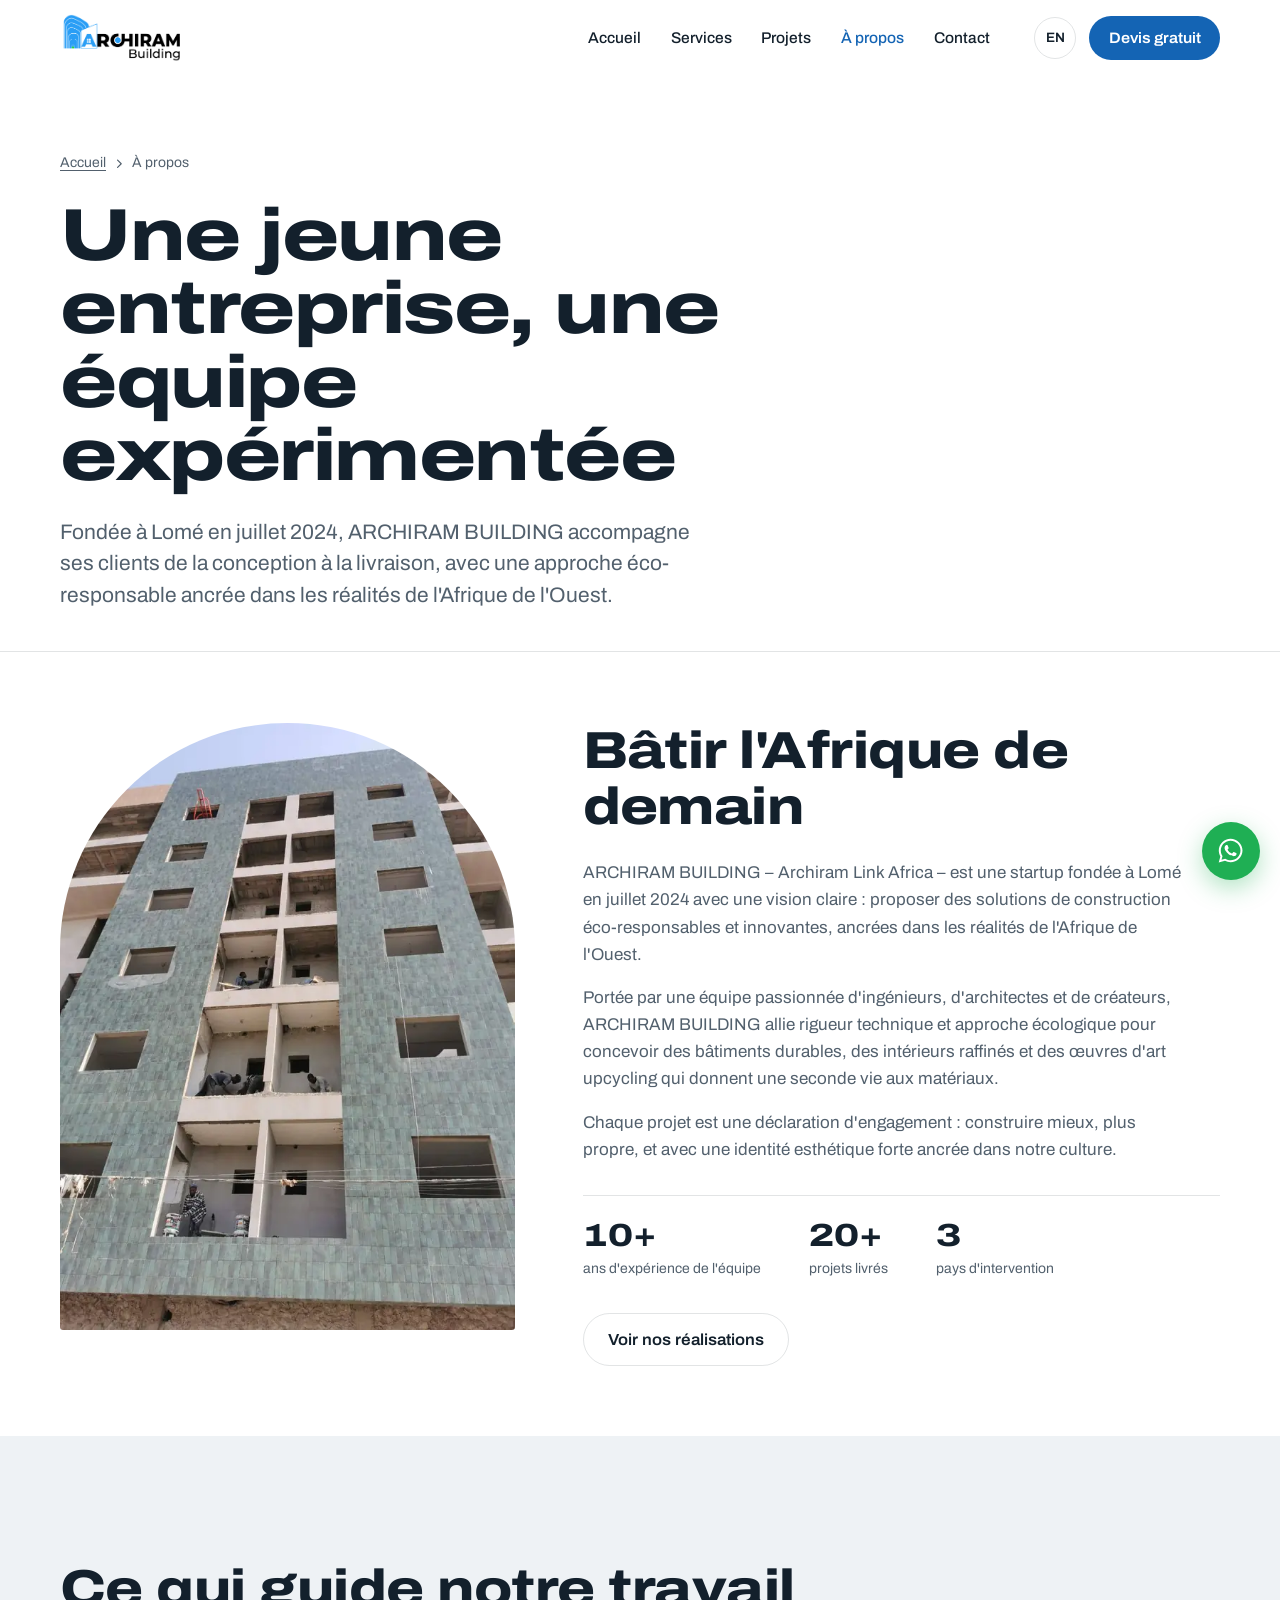
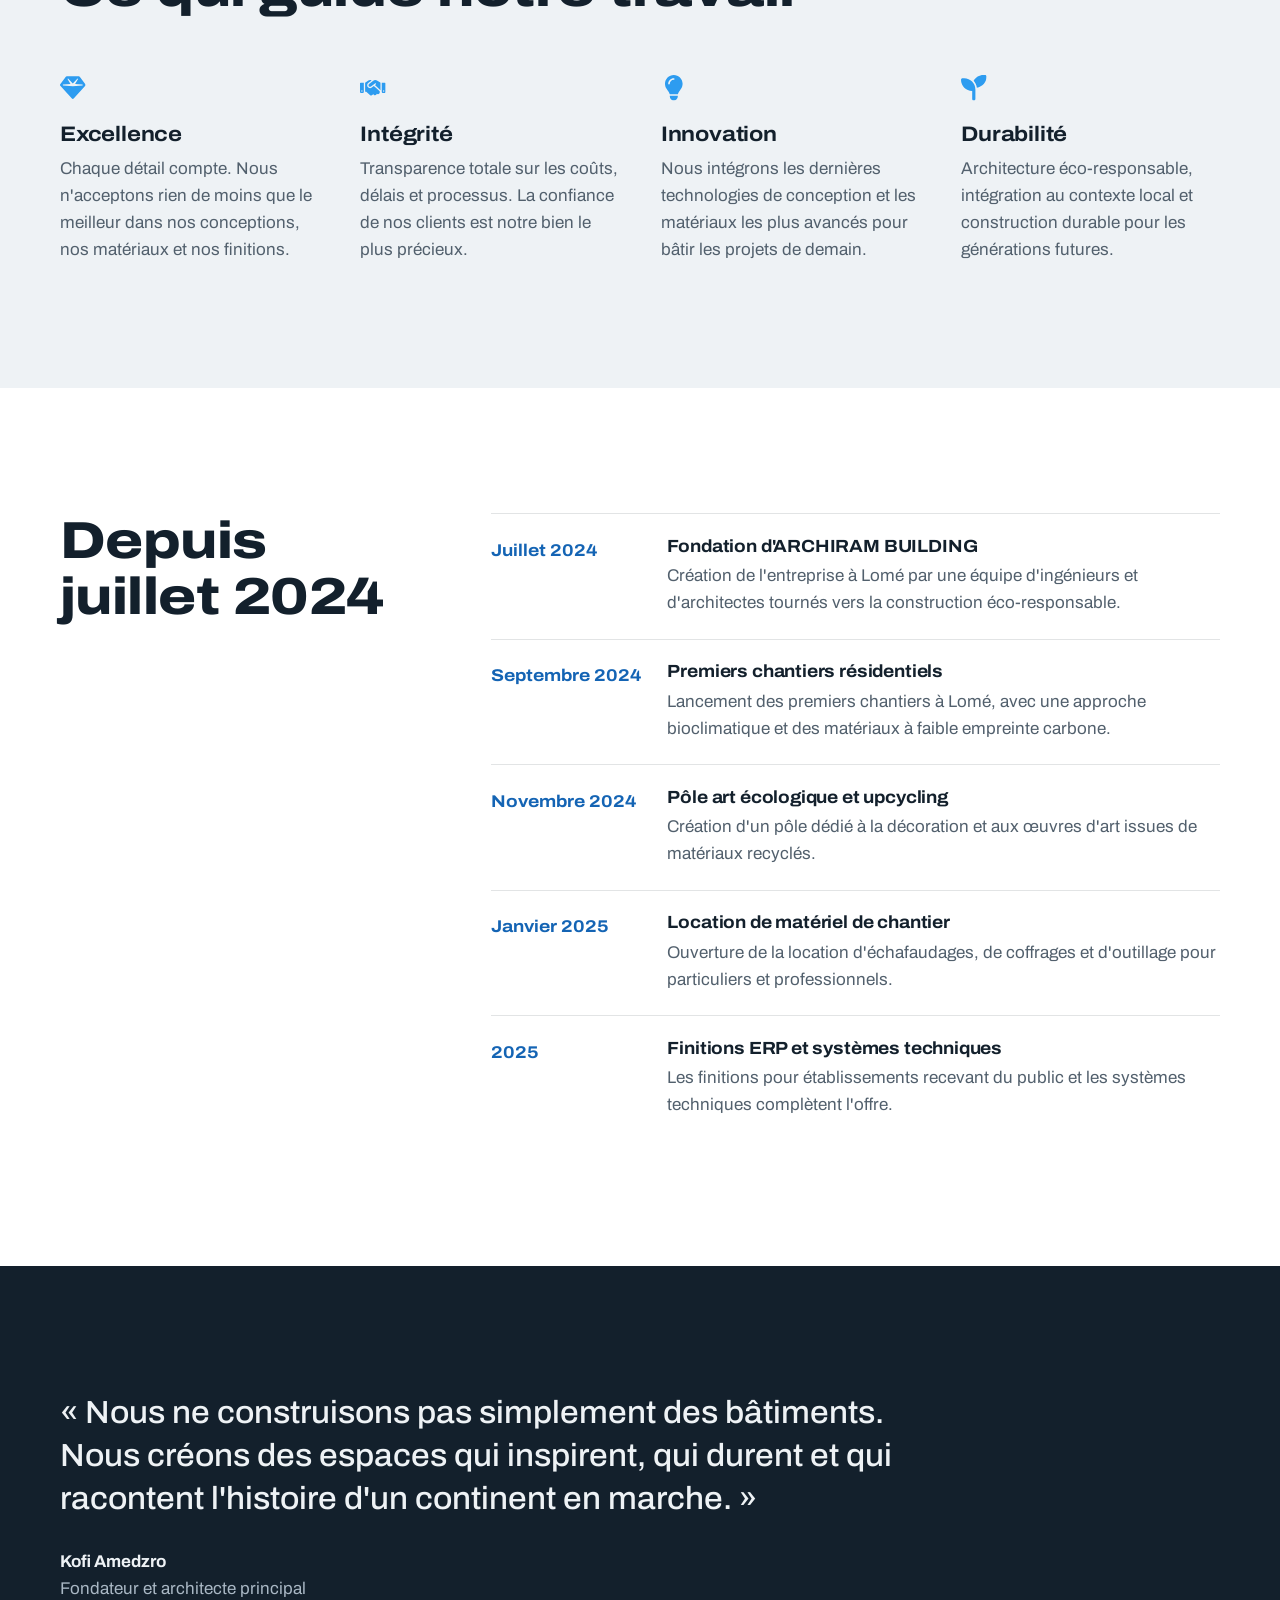
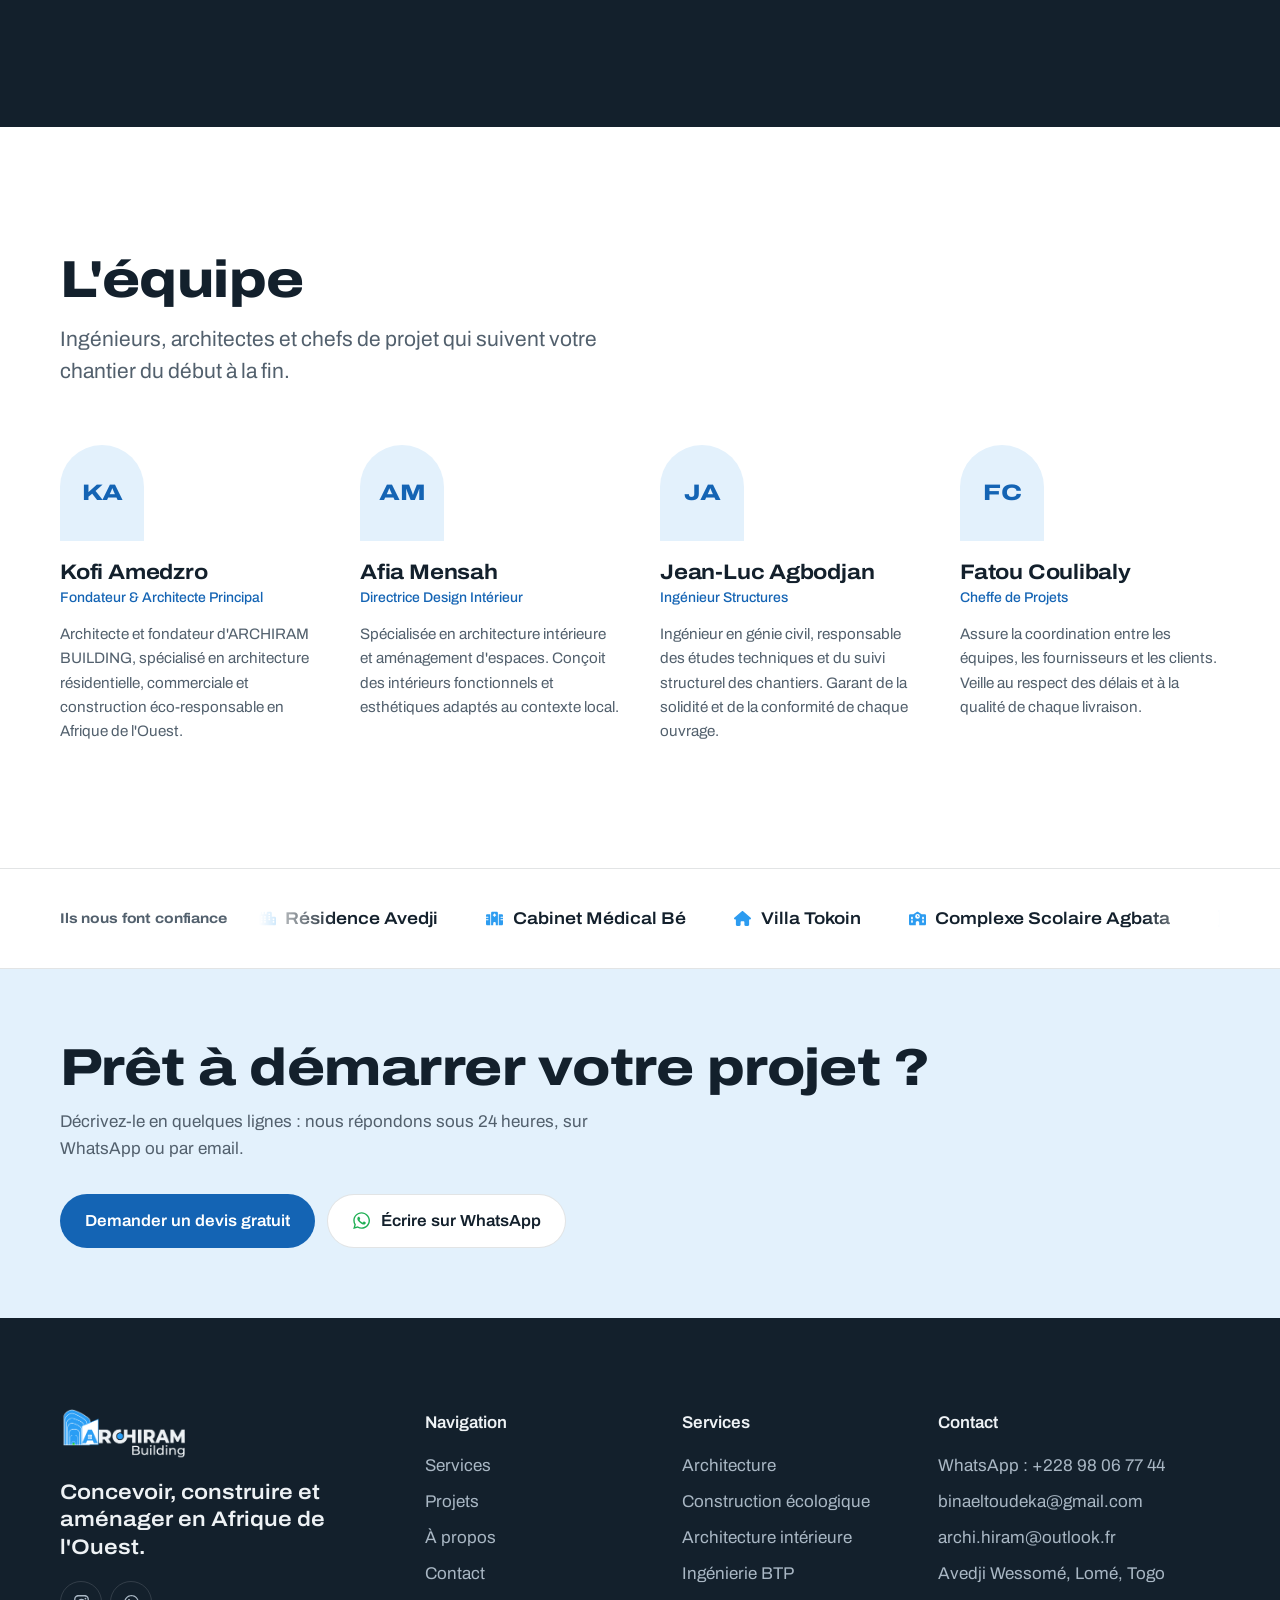
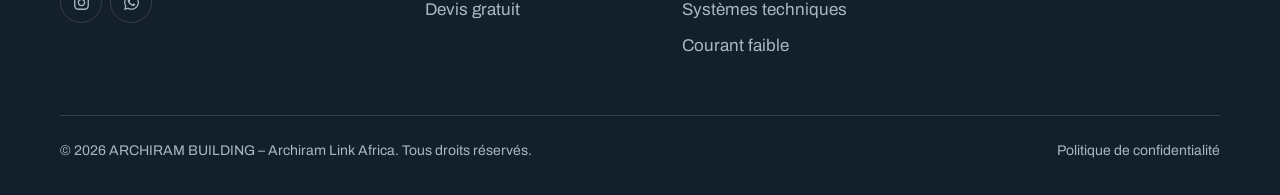
==== commit fe6faf07: "Accueil allégé, menu mobile flottant, mode sombre retiré - Accueil réduit à 5 blocs (hero, 3 étapes " ====
--- a/about.html
+++ b/about.html
@@ -1,5 +1,5 @@
 <!DOCTYPE html>
-<html lang="fr" data-theme="light">
+<html lang="fr">
 <head>
   <meta charset="UTF-8">
   <meta name="viewport" content="width=device-width, initial-scale=1.0">
@@ -16,9 +16,6 @@
   <meta property="og:locale:alternate" content="en_US">
   <meta name="twitter:card" content="summary_large_image">
 
-  <!-- Thème appliqué avant l'affichage, pour éviter un flash clair en mode sombre -->
-  <script>try{if(localStorage.getItem('ala-theme')==='dark')document.documentElement.setAttribute('data-theme','dark');}catch(e){}</script>
-
   <link rel="preconnect" href="https://fonts.googleapis.com">
   <link rel="preconnect" href="https://fonts.gstatic.com" crossorigin>
   <link href="https://fonts.googleapis.com/css2?family=Archivo:wdth,wght@62..125,100..900&display=swap" rel="stylesheet">
@@ -35,8 +32,7 @@
 <header id="navbar">
   <nav class="wrap nav-wrap" aria-label="Navigation principale" data-i18n-attr="aria-label:nav_label">
     <a href="index.html" class="nav-brand" aria-label="ARCHIRAM BUILDING, accueil" data-i18n-attr="aria-label:home_label">
-      <img class="logo-light" src="assets/logo.png" alt="ARCHIRAM BUILDING" width="125" height="48">
-      <img class="logo-dark" src="assets/logo-on-dark.png" alt="ARCHIRAM BUILDING" width="125" height="48">
+      <img src="assets/logo.png" alt="ARCHIRAM BUILDING" width="125" height="48">
     </a>
     <ul class="nav-menu" id="navLinks">
       <li><a href="index.html" class="nav-item" data-i18n="nav_home">Accueil</a></li>
@@ -48,7 +44,6 @@
     </ul>
     <div class="nav-controls">
       <button class="ctrl-btn" id="langToggle" type="button" aria-label="Changer de langue / Switch language"><span id="langLabel">EN</span></button>
-      <button class="ctrl-btn" id="themeToggle" type="button" aria-label="Mode clair ou sombre" data-i18n-attr="aria-label:theme_label"><svg class="ic" aria-hidden="true"><use href="assets/icons.svg#i-moon"></use></svg></button>
       <a href="devis.html" class="btn btn-primary nav-quote" data-from="header"><span data-i18n="nav_cta">Devis gratuit</span></a>
       <button class="nav-burger" id="hamburger" type="button" aria-label="Menu" aria-controls="navLinks" aria-expanded="false" data-i18n-attr="aria-label:menu_label">
         <span></span><span></span><span></span>
--- a/style.css
+++ b/style.css
@@ -54,20 +54,6 @@
 
   --ease: cubic-bezier(.2, .7, .2, 1);
   color-scheme: light;
-}
-
-[data-theme="dark"] {
-  --paper:    #0F1922;
-  --chalk:    #15222E;
-  --ink:      #0A121A;
-  --ink-2:    #15222E;
-  --tx:       #E8EEF3;
-  --tx-2:     #A2B0BD;
-  --blue-ink: #5CB3F5;
-  --blue-wash:#16304A;
-  --line:     rgba(232, 238, 243, .12);
-  --focus:    #5CB3F5;
-  color-scheme: dark;
 }
 
 /* ──────────────────────────────────────────
@@ -84,7 +70,6 @@
   background: var(--paper);
   font-stretch: 100%;
   -webkit-font-smoothing: antialiased;
-  transition: background-color .3s, color .3s;
 }
 img { display: block; max-width: 100%; height: auto; }
 a { color: var(--blue-ink); text-decoration-thickness: 1px; text-underline-offset: .2em; }
@@ -129,8 +114,6 @@
 }
 .btn-primary { background: var(--blue-ink); color: #fff; }
 .btn-primary:hover { background: #0F518F; }
-[data-theme="dark"] .btn-primary { color: #06121D; }
-[data-theme="dark"] .btn-primary:hover { background: #8CC9F7; }
 .btn-line { border-color: var(--line); color: var(--tx); background: transparent; }
 .btn-line:hover { border-color: var(--tx); }
 .btn-line > .ic:has(use[href$="whatsapp"]) { color: #1FAF54; width: 1.2em; height: 1.2em; }
@@ -155,9 +138,6 @@
 #navbar.scrolled { border-bottom-color: var(--line); }
 .nav-wrap { display: flex; align-items: center; gap: 2rem; height: var(--nav-h); }
 .nav-brand img { height: 48px; width: auto; }
-.nav-brand .logo-dark { display: none; }
-[data-theme="dark"] .nav-brand .logo-light { display: none; }
-[data-theme="dark"] .nav-brand .logo-dark { display: block; }
 
 .nav-menu { display: flex; gap: .25rem; margin-left: auto; }
 .nav-item {
@@ -194,8 +174,6 @@
   display: grid; grid-template-columns: minmax(0, 7fr) minmax(0, 5fr);
   gap: clamp(2rem, 1rem + 4vw, 5rem); align-items: center;
 }
-.hero-place { display: inline-flex; align-items: center; gap: .55rem; font-size: var(--fs-sm); color: var(--tx-2); margin-bottom: 1.5rem; }
-.hero-place .ic { color: var(--blue); }
 .hero h1 {
   font-size: var(--fs-hero); font-weight: 800; font-stretch: 125%;
   line-height: .98; letter-spacing: -.025em;
@@ -270,6 +248,39 @@
 .srv-list span { color: var(--tx-2); font-size: var(--fs-sm); line-height: 1.5; }
 .srv-list a:hover strong { color: var(--blue-ink); text-decoration: underline; text-underline-offset: .2em; }
 .sec-foot { margin-top: clamp(2.5rem, 2rem + 2vw, 3.5rem); }
+
+/* ──────────────────────────────────────────
+   6b. ACCUEIL COURT — phases, réalisations, appel final
+────────────────────────────────────────── */
+.phase-cards { display: grid; grid-template-columns: repeat(3, minmax(0, 1fr)); gap: 1rem; margin: 0; padding: 0; list-style: none; }
+.phase-card a {
+  display: block; height: 100%; padding: 1.75rem; border-radius: var(--r); background: var(--paper);
+  color: inherit; text-decoration: none; border: 1px solid transparent; transition: border-color .2s;
+}
+.phase-card a:hover { border-color: var(--blue); }
+.phase-card .ic { width: 1.4rem; height: 1.4rem; color: var(--blue); }
+.phase-card h3 { margin: 1rem 0 .5rem; font-size: var(--fs-md); font-stretch: 115%; }
+.phase-trades { color: var(--tx-2); font-size: var(--fs-sm); line-height: 1.55; }
+.sec-more { margin-top: 1.75rem; }
+.sec-more a, .sec-link { font-weight: 600; color: var(--blue-ink); }
+
+.proj-row { display: grid; grid-template-columns: repeat(3, minmax(0, 1fr)); gap: clamp(1rem, .5rem + 1.5vw, 1.75rem); margin: 0; padding: 0; list-style: none; }
+.proj-tile a { display: block; color: inherit; text-decoration: none; }
+.proj-tile .proj-media { aspect-ratio: 4 / 5; }
+.proj-tile:hover .proj-media img { transform: scale(1.03); }
+.proj-tile-cap { display: flex; flex-direction: column; gap: .2rem; padding-top: .85rem; }
+.proj-tile-cap strong { font-weight: 600; font-stretch: 106%; line-height: 1.3; }
+.proj-tile-cap span { color: var(--tx-2); font-size: var(--fs-sm); }
+
+.end-cta { display: flex; justify-content: space-between; align-items: center; gap: 2rem; flex-wrap: wrap; }
+.end-cta h2 { font-size: var(--fs-xl); font-weight: 800; font-stretch: 118%; }
+.end-cta p { margin-top: .75rem; color: var(--tx-inv-2); }
+.end-cta .open-state { color: var(--tx-inv-2) !important; }
+.btn-wa { background: #1FAF54; color: #fff; }
+.btn-wa:hover { background: #178F44; }
+.btn-wa .ic { width: 1.2em; height: 1.2em; }
+.btn-line-inv { border-color: var(--line-inv); color: var(--tx-inv); }
+.btn-line-inv:hover { border-color: #fff; }
 
 /* ──────────────────────────────────────────
    7. MÉTHODE — séquence réelle, donc numérotée
@@ -640,8 +651,6 @@
 
 .f-err { margin-top: .4rem; font-size: var(--fs-sm); color: #C2362B; }
 .f-err:empty { display: none; }
-[data-theme="dark"] .f-err { color: #FF8A80; }
-[data-theme="dark"] .f-group.error input, [data-theme="dark"] .f-group.error select, [data-theme="dark"] .f-group.error textarea { border-color: #FF8A80; }
 
 /* Politique de confidentialité */
 .legal { display: grid; grid-template-columns: minmax(0, 3fr) minmax(0, 8fr); gap: clamp(2rem, 1rem + 4vw, 5rem); align-items: start; }
@@ -677,21 +686,26 @@
    15. RESPONSIVE
 ────────────────────────────────────────── */
 @media (max-width: 1080px) {
+  /* Menu mobile : panneau flottant semi-transparent, la page reste visible derrière */
   .nav-menu {
-    position: fixed; top: var(--menu-top, var(--nav-h)); left: 0; right: 0; bottom: 0;
-    display: none; flex-direction: column; gap: 0; margin: 0;
-    padding: 1.5rem var(--gut) 2rem; background: var(--paper); overflow-y: auto;
+    position: fixed; top: calc(var(--menu-top, var(--nav-h)) + 8px); right: var(--gut); left: auto; bottom: auto;
+    width: min(300px, calc(100% - 2 * var(--gut))); max-height: calc(100dvh - var(--menu-top, var(--nav-h)) - 24px);
+    display: none; flex-direction: column; gap: 0; margin: 0; overflow-y: auto;
+    padding: .5rem 1.25rem 1.25rem; border-radius: var(--r);
+    background: rgba(255, 255, 255, .78);
+    -webkit-backdrop-filter: saturate(1.6) blur(18px); backdrop-filter: saturate(1.6) blur(18px);
+    border: 1px solid rgba(19, 32, 44, .08);
+    box-shadow: 0 18px 50px rgba(19, 32, 44, .18);
+    transform-origin: top right;
   }
   .nav-menu.open, .nav-menu.closing { display: flex; }
-  .nav-menu.open { animation: menuIn .25s var(--ease) both; }
-  .nav-menu.closing { animation: menuOut .2s ease-in both; }
-  .nav-item { padding: 1rem 0; border-radius: 0; border-bottom: 1px solid var(--line); font-size: 1.4rem; font-weight: 700; font-stretch: 115%; }
-  .nav-item:hover { background: none; }
-  .nav-mobile-cta { display: block; margin-top: 1.5rem; }
-  .nav-mobile-cta a {
-    display: flex; align-items: center; justify-content: center; gap: .6rem; min-height: 54px;
-    border-radius: 999px; background: var(--blue-ink); color: #fff; font-weight: 600; text-decoration: none;
-  }
+  .nav-menu.open { animation: menuIn .2s var(--ease) both; }
+  .nav-menu.closing { animation: menuOut .15s ease-in both; }
+  .nav-item { padding: .8rem 0; border-radius: 0; border-bottom: 1px solid var(--line); font-size: 1.1rem; font-weight: 600; font-stretch: 110%; }
+  .nav-menu li:last-of-type .nav-item, .nav-menu li:nth-last-child(2) .nav-item { border-bottom: 0; }
+  .nav-item:hover { background: none; color: var(--blue-ink); }
+  .nav-mobile-cta { display: block; margin-top: .75rem; }
+  .nav-mobile-cta a { width: 100%; }
   .nav-controls { margin-left: auto; }
   .nav-burger { display: flex; }
   .nav-quote { display: none; }
@@ -702,8 +716,8 @@
   .foot-grid { grid-template-columns: 1fr 1fr; }
   .values, .team { grid-template-columns: 1fr 1fr; }
 }
-@keyframes menuIn  { from { opacity: 0; transform: translateY(-8px); } to { opacity: 1; transform: none; } }
-@keyframes menuOut { to { opacity: 0; transform: translateY(-8px); } }
+@keyframes menuIn  { from { opacity: 0; transform: translateY(-6px) scale(.97); } to { opacity: 1; transform: none; } }
+@keyframes menuOut { to { opacity: 0; transform: translateY(-6px) scale(.97); } }
 
 @media (max-width: 860px) {
   .hero-grid { grid-template-columns: 1fr; }
@@ -732,7 +746,30 @@
   .hero-ctas .btn { flex: 1 1 100%; }
   .proj-filters { display: flex; overflow-x: auto; }
   .flt { flex: none; }
-  .foot-grid { grid-template-columns: 1fr; }
+  .hero { padding-top: 1.75rem; }
+  .hero-desc { margin-top: 1.25rem; }
+  .hero-ctas { margin-top: 1.5rem; }
+  .hero-facts { margin-top: 2rem; padding-top: 1.25rem; }
+  .arch { width: min(62%, 240px); margin-inline: auto; }
+  .phase-cards { grid-template-columns: 1fr; gap: .6rem; }
+  .phase-card a { display: grid; grid-template-columns: 1.4rem 1fr; column-gap: .9rem; padding: 1.1rem 1.25rem; }
+  .phase-card .ic { grid-row: span 2; margin-top: .2rem; }
+  .phase-card h3 { margin: 0 0 .25rem; font-size: 1.1rem; }
+  .proj-row {
+    display: flex; overflow-x: auto; scroll-snap-type: x mandatory; gap: .9rem;
+    margin-inline: calc(var(--gut) * -1); padding: 0 var(--gut) .5rem; scroll-padding-inline: var(--gut); scrollbar-width: none;
+  }
+  .proj-row::-webkit-scrollbar { display: none; }
+  .proj-tile { flex: 0 0 78%; scroll-snap-align: start; }
+  .sec-head-row { align-items: baseline; }
+  .sec-head-row h2 { font-size: var(--fs-lg); }
+  .end-cta .cta-actions { width: 100%; }
+  .end-cta .btn { flex: 1 1 100%; }
+  .foot-grid { grid-template-columns: 1fr 1fr; gap: 2rem 1.5rem; }
+  .foot-brand { grid-column: span 2; }
+  .foot-brand p { font-size: 1.05rem; }
+  .foot-grid .foot-col:nth-child(3) { display: none; }
+  .foot-bar { margin-top: 2rem; }
   .wa-label { display: none; }
   .wa-fab { width: 52px; height: 52px; right: 1rem; bottom: 1rem; }
   #back-top { right: 1.1rem; bottom: 4.75rem; }
@@ -753,5 +790,5 @@
 }
 
 /* Réinitialisations ponctuelles */
-.arch { margin-block: 0; margin-right: 0; }
+.arch { margin-block: 0; }
 .steps { margin: 0; padding: 0; list-style: none; }
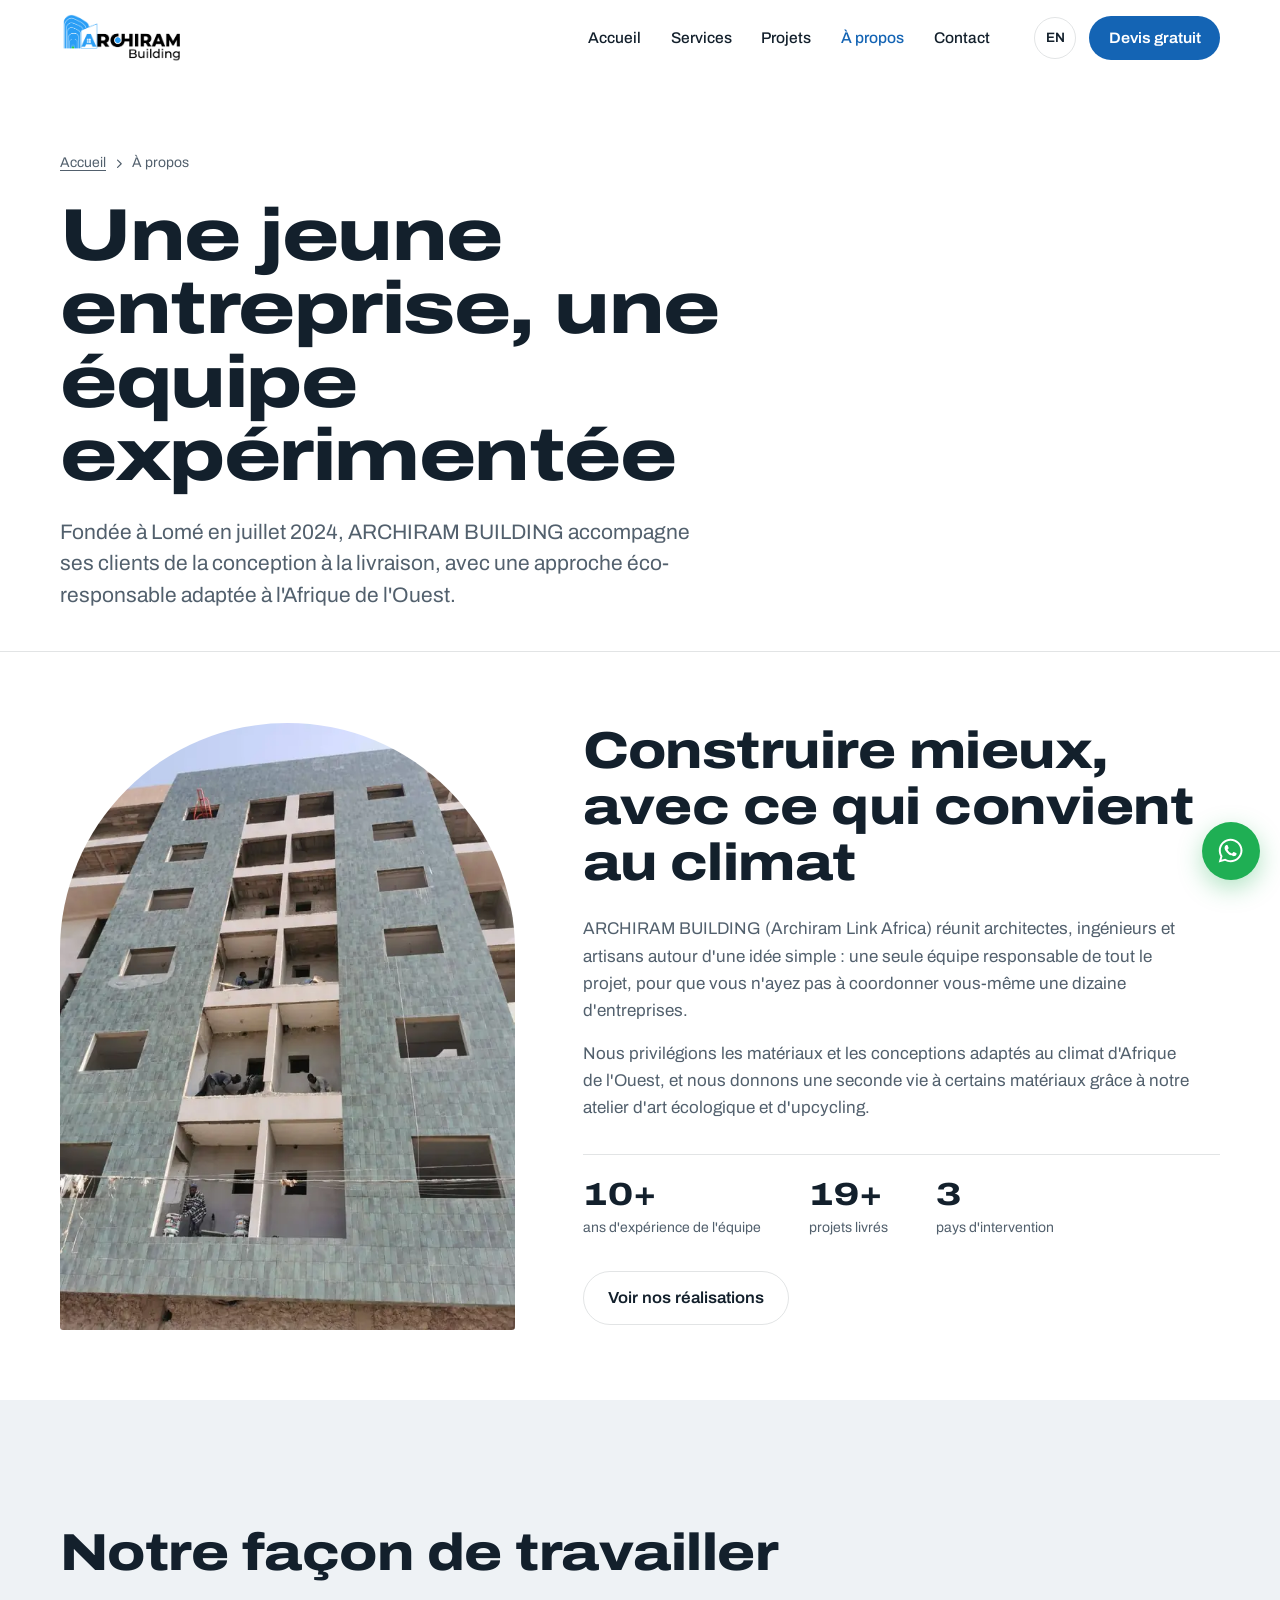
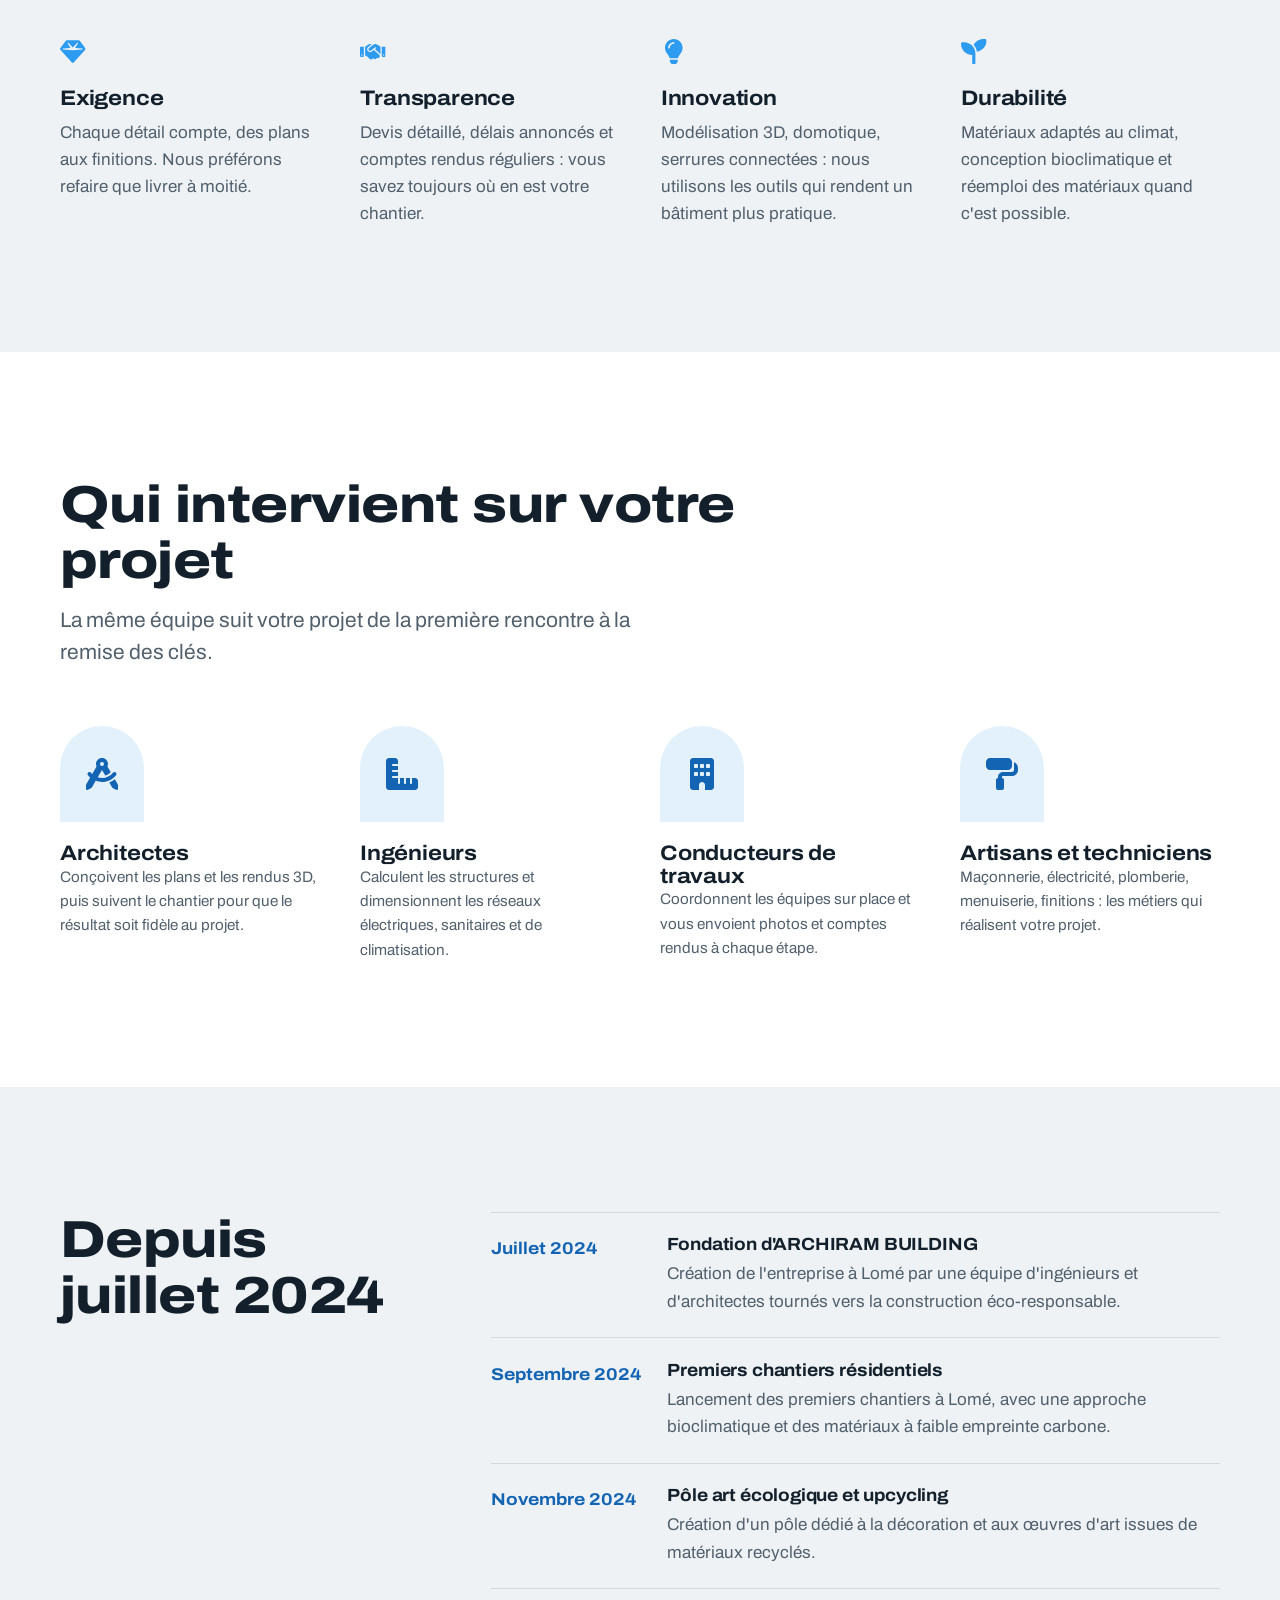
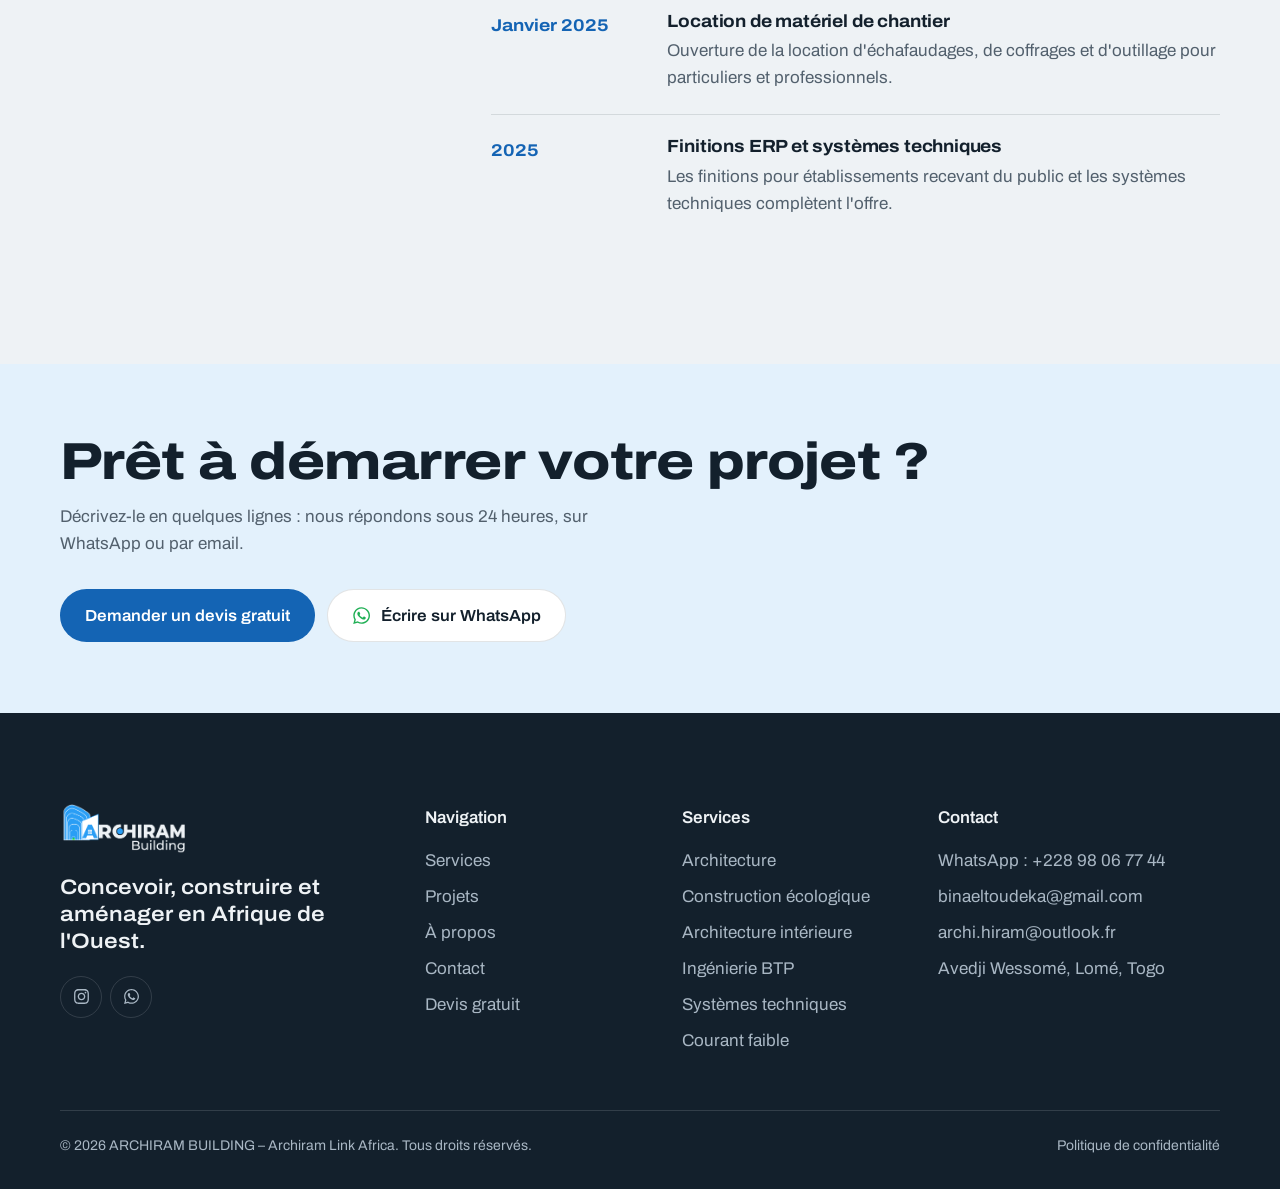
==== commit efac6bc1: "Relecture complète du contenu : retraits, ajouts et corrections Retiré (non vérifié ou superflu) - N" ====
--- a/about.html
+++ b/about.html
@@ -4,13 +4,13 @@
   <meta charset="UTF-8">
   <meta name="viewport" content="width=device-width, initial-scale=1.0">
   <title data-i18n="meta_title">À propos – ARCHIRAM BUILDING, Lomé</title>
-  <meta name="description" content="Fondée à Lomé en juillet 2024, ARCHIRAM BUILDING réunit ingénieurs, architectes et créateurs pour bâtir durablement en Afrique de l&#x27;Ouest." data-i18n-attr="content:meta_desc">
+  <meta name="description" content="Fondée à Lomé en juillet 2024, ARCHIRAM BUILDING réunit architectes, ingénieurs et artisans pour bâtir durablement en Afrique de l&#x27;Ouest." data-i18n-attr="content:meta_desc">
   <link rel="canonical" href="https://VOTRE-DOMAINE.com/about.html">
   <meta property="og:type" content="website">
   <meta property="og:site_name" content="ARCHIRAM BUILDING">
   <meta property="og:url" content="https://VOTRE-DOMAINE.com/about.html">
   <meta property="og:title" content="À propos – ARCHIRAM BUILDING, Lomé" data-i18n-attr="content:meta_title">
-  <meta property="og:description" content="Fondée à Lomé en juillet 2024, ARCHIRAM BUILDING réunit ingénieurs, architectes et créateurs pour bâtir durablement en Afrique de l&#x27;Ouest." data-i18n-attr="content:meta_desc">
+  <meta property="og:description" content="Fondée à Lomé en juillet 2024, ARCHIRAM BUILDING réunit architectes, ingénieurs et artisans pour bâtir durablement en Afrique de l&#x27;Ouest." data-i18n-attr="content:meta_desc">
   <meta property="og:image" content="https://VOTRE-DOMAINE.com/assets/img/immeuble-facade.webp">
   <meta property="og:locale" content="fr_FR">
   <meta property="og:locale:alternate" content="en_US">
@@ -61,7 +61,7 @@
         <span aria-current="page" data-i18n="nav_about">À propos</span>
       </nav>
     <h1 id="pageTitle" data-i18n="pg_title">Une jeune entreprise, une équipe expérimentée</h1>
-    <p class="page-lead" data-i18n="pg_lead">Fondée à Lomé en juillet 2024, ARCHIRAM BUILDING accompagne ses clients de la conception à la livraison, avec une approche éco-responsable ancrée dans les réalités de l'Afrique de l'Ouest.</p>
+    <p class="page-lead" data-i18n="pg_lead">Fondée à Lomé en juillet 2024, ARCHIRAM BUILDING accompagne ses clients de la conception à la livraison, avec une approche éco-responsable adaptée à l'Afrique de l'Ouest.</p>
   </div>
 </section>
 
@@ -69,10 +69,9 @@
   <div class="wrap story">
     <figure class="story-media reveal"><img src="assets/img/immeuble-balcons.webp" srcset="assets/img/immeuble-balcons-640.webp 640w, assets/img/immeuble-balcons.webp 960w" sizes="(max-width: 860px) 100vw, 45vw" width="960" height="1280" alt="Balcons d&#x27;un immeuble résidentiel construit par ARCHIRAM BUILDING" loading="lazy" decoding="async"></figure>
     <div class="story-body reveal">
-      <h2 id="storyTitle" data-i18n="story_title">Bâtir l'Afrique de demain</h2>
-      <p data-i18n="hist_p1">ARCHIRAM BUILDING – Archiram Link Africa – est une startup fondée à Lomé en juillet 2024 avec une vision claire : proposer des solutions de construction éco-responsables et innovantes, ancrées dans les réalités de l&#x27;Afrique de l&#x27;Ouest.</p>
-      <p data-i18n="hist_p2">Portée par une équipe passionnée d&#x27;ingénieurs, d&#x27;architectes et de créateurs, ARCHIRAM BUILDING allie rigueur technique et approche écologique pour concevoir des bâtiments durables, des intérieurs raffinés et des œuvres d&#x27;art upcycling qui donnent une seconde vie aux matériaux.</p>
-      <p data-i18n="hist_p3">Chaque projet est une déclaration d&#x27;engagement : construire mieux, plus propre, et avec une identité esthétique forte ancrée dans notre culture.</p>
+      <h2 id="storyTitle" data-i18n="story_title">Construire mieux, avec ce qui convient au climat</h2>
+      <p data-i18n="st1">ARCHIRAM BUILDING (Archiram Link Africa) réunit architectes, ingénieurs et artisans autour d'une idée simple : une seule équipe responsable de tout le projet, pour que vous n'ayez pas à coordonner vous-même une dizaine d'entreprises.</p>
+      <p data-i18n="st2">Nous privilégions les matériaux et les conceptions adaptés au climat d'Afrique de l'Ouest, et nous donnons une seconde vie à certains matériaux grâce à notre atelier d'art écologique et d'upcycling.</p>
       <ul class="hero-facts">
         <li><span class="fact-n"><span class="stat-num" data-target="10">10</span>+</span><span class="fact-l" data-i18n="f1">ans d'expérience de l'équipe</span></li>
         <li><span class="fact-n"><span class="stat-num" data-target="20">20</span>+</span><span class="fact-l" data-i18n="f2">projets livrés</span></li>
@@ -85,33 +84,64 @@
 
 <section class="sec sec-chalk" aria-labelledby="valTitle">
   <div class="wrap">
-    <header class="sec-head reveal"><h2 id="valTitle" data-i18n="val_title">Ce qui guide notre travail</h2></header>
+    <header class="sec-head reveal"><h2 id="valTitle" data-i18n="val_title">Notre façon de travailler</h2></header>
     <div class="values">
       <div class="value reveal">
         <svg class="ic" aria-hidden="true"><use href="assets/icons.svg#i-gem"></use></svg>
-        <h3 data-i18n="val1_title">Excellence</h3>
-        <p data-i18n="val1_desc">Chaque détail compte. Nous n&#x27;acceptons rien de moins que le meilleur dans nos conceptions, nos matériaux et nos finitions.</p>
+        <h3 data-i18n="val1_title">Exigence</h3>
+        <p data-i18n="val1_desc">Chaque détail compte, des plans aux finitions. Nous préférons refaire que livrer à moitié.</p>
       </div>
       <div class="value reveal">
         <svg class="ic" aria-hidden="true"><use href="assets/icons.svg#i-handshake"></use></svg>
-        <h3 data-i18n="val2_title">Intégrité</h3>
-        <p data-i18n="val2_desc">Transparence totale sur les coûts, délais et processus. La confiance de nos clients est notre bien le plus précieux.</p>
+        <h3 data-i18n="val2_title">Transparence</h3>
+        <p data-i18n="val2_desc">Devis détaillé, délais annoncés et comptes rendus réguliers : vous savez toujours où en est votre chantier.</p>
       </div>
       <div class="value reveal">
         <svg class="ic" aria-hidden="true"><use href="assets/icons.svg#i-lightbulb"></use></svg>
         <h3 data-i18n="val3_title">Innovation</h3>
-        <p data-i18n="val3_desc">Nous intégrons les dernières technologies de conception et les matériaux les plus avancés pour bâtir les projets de demain.</p>
+        <p data-i18n="val3_desc">Modélisation 3D, domotique, serrures connectées : nous utilisons les outils qui rendent un bâtiment plus pratique.</p>
       </div>
       <div class="value reveal">
         <svg class="ic" aria-hidden="true"><use href="assets/icons.svg#i-seedling"></use></svg>
         <h3 data-i18n="val4_title">Durabilité</h3>
-        <p data-i18n="val4_desc">Architecture éco-responsable, intégration au contexte local et construction durable pour les générations futures.</p>
-      </div>
-    </div>
-  </div>
-</section>
-
-<section class="sec" aria-labelledby="tlTitle">
+        <p data-i18n="val4_desc">Matériaux adaptés au climat, conception bioclimatique et réemploi des matériaux quand c&#x27;est possible.</p>
+      </div>
+    </div>
+  </div>
+</section>
+
+<section class="sec" aria-labelledby="teamTitle">
+  <div class="wrap">
+    <header class="sec-head reveal">
+      <h2 id="teamTitle" data-i18n="team_title">Qui intervient sur votre projet</h2>
+      <p data-i18n="team_lead">La même équipe suit votre projet de la première rencontre à la remise des clés.</p>
+    </header>
+    <ul class="team">
+      <li class="member reveal">
+        <span class="member-av" aria-hidden="true"><svg class="ic" aria-hidden="true"><use href="assets/icons.svg#i-compass-drafting"></use></svg></span>
+        <h3 data-i18n="r1">Architectes</h3>
+        <p data-i18n="r1_d">Conçoivent les plans et les rendus 3D, puis suivent le chantier pour que le résultat soit fidèle au projet.</p>
+      </li>
+      <li class="member reveal">
+        <span class="member-av" aria-hidden="true"><svg class="ic" aria-hidden="true"><use href="assets/icons.svg#i-ruler-combined"></use></svg></span>
+        <h3 data-i18n="r2">Ingénieurs</h3>
+        <p data-i18n="r2_d">Calculent les structures et dimensionnent les réseaux électriques, sanitaires et de climatisation.</p>
+      </li>
+      <li class="member reveal">
+        <span class="member-av" aria-hidden="true"><svg class="ic" aria-hidden="true"><use href="assets/icons.svg#i-building"></use></svg></span>
+        <h3 data-i18n="r3">Conducteurs de travaux</h3>
+        <p data-i18n="r3_d">Coordonnent les équipes sur place et vous envoient photos et comptes rendus à chaque étape.</p>
+      </li>
+      <li class="member reveal">
+        <span class="member-av" aria-hidden="true"><svg class="ic" aria-hidden="true"><use href="assets/icons.svg#i-paint-roller"></use></svg></span>
+        <h3 data-i18n="r4">Artisans et techniciens</h3>
+        <p data-i18n="r4_d">Maçonnerie, électricité, plomberie, menuiserie, finitions : les métiers qui réalisent votre projet.</p>
+      </li>
+    </ul>
+  </div>
+</section>
+
+<section class="sec sec-chalk" aria-labelledby="tlTitle">
   <div class="wrap tl-layout">
     <header class="sec-head reveal"><h2 id="tlTitle" data-i18n="tl_title">Depuis juillet 2024</h2></header>
     <ol class="timeline">
@@ -151,59 +181,6 @@
         </div>
       </li>
     </ol>
-  </div>
-</section>
-
-<section class="sec sec-ink" aria-label="Vision">
-  <div class="wrap">
-    <figure class="vision reveal">
-      <blockquote><p data-i18n="vis_quote">« Nous ne construisons pas simplement des bâtiments. Nous créons des espaces qui inspirent, qui durent et qui racontent l'histoire d'un continent en marche. »</p></blockquote>
-      <figcaption><strong>Kofi Amedzro</strong><span data-i18n="vis_role">Fondateur et architecte principal</span></figcaption>
-    </figure>
-  </div>
-</section>
-
-<section class="sec" aria-labelledby="teamTitle">
-  <div class="wrap">
-    <header class="sec-head reveal">
-      <h2 id="teamTitle" data-i18n="team_title">L'équipe</h2>
-      <p data-i18n="team_lead">Ingénieurs, architectes et chefs de projet qui suivent votre chantier du début à la fin.</p>
-    </header>
-    <ul class="team">
-      <li class="member reveal">
-        <span class="member-av" aria-hidden="true">KA</span>
-        <h3>Kofi Amedzro</h3>
-        <p class="member-role" data-i18n="tm1_role">Fondateur &amp; Architecte Principal</p>
-        <p data-i18n="tm1_bio">Architecte et fondateur d&#x27;ARCHIRAM BUILDING, spécialisé en architecture résidentielle, commerciale et construction éco-responsable en Afrique de l&#x27;Ouest.</p>
-      </li>
-      <li class="member reveal">
-        <span class="member-av" aria-hidden="true">AM</span>
-        <h3>Afia Mensah</h3>
-        <p class="member-role" data-i18n="tm2_role">Directrice Design Intérieur</p>
-        <p data-i18n="tm2_bio">Spécialisée en architecture intérieure et aménagement d&#x27;espaces. Conçoit des intérieurs fonctionnels et esthétiques adaptés au contexte local.</p>
-      </li>
-      <li class="member reveal">
-        <span class="member-av" aria-hidden="true">JA</span>
-        <h3>Jean-Luc Agbodjan</h3>
-        <p class="member-role" data-i18n="tm3_role">Ingénieur Structures</p>
-        <p data-i18n="tm3_bio">Ingénieur en génie civil, responsable des études techniques et du suivi structurel des chantiers. Garant de la solidité et de la conformité de chaque ouvrage.</p>
-      </li>
-      <li class="member reveal">
-        <span class="member-av" aria-hidden="true">FC</span>
-        <h3>Fatou Coulibaly</h3>
-        <p class="member-role" data-i18n="tm4_role">Cheffe de Projets</p>
-        <p data-i18n="tm4_bio">Assure la coordination entre les équipes, les fournisseurs et les clients. Veille au respect des délais et à la qualité de chaque livraison.</p>
-      </li>
-    </ul>
-  </div>
-</section>
-
-<section class="s-partners" aria-labelledby="partnersTitle">
-  <div class="wrap partners-row">
-    <h2 class="partners-title" id="partnersTitle" data-i18n="partners_label">Ils nous font confiance</h2>
-    <div class="partners-belt">
-      <div class="partners-track"><span class="ptner"><svg class="ic" aria-hidden="true"><use href="assets/icons.svg#i-city"></use></svg> Résidence Avedji</span><span class="ptner"><svg class="ic" aria-hidden="true"><use href="assets/icons.svg#i-hospital"></use></svg> Cabinet Médical Bé</span><span class="ptner"><svg class="ic" aria-hidden="true"><use href="assets/icons.svg#i-house"></use></svg> Villa Tokoin</span><span class="ptner"><svg class="ic" aria-hidden="true"><use href="assets/icons.svg#i-school"></use></svg> Complexe Scolaire Agbata</span><span class="ptner"><svg class="ic" aria-hidden="true"><use href="assets/icons.svg#i-hotel"></use></svg> Boutique Hôtel Lomé</span><span class="ptner"><svg class="ic" aria-hidden="true"><use href="assets/icons.svg#i-key"></use></svg> Immobilier Kégué</span><span class="ptner"><svg class="ic" aria-hidden="true"><use href="assets/icons.svg#i-landmark"></use></svg> Centre Afrikana</span><span class="ptner"><svg class="ic" aria-hidden="true"><use href="assets/icons.svg#i-building"></use></svg> Résidence Accra Nord</span><span class="ptner" aria-hidden="true"><svg class="ic" aria-hidden="true"><use href="assets/icons.svg#i-city"></use></svg> Résidence Avedji</span><span class="ptner" aria-hidden="true"><svg class="ic" aria-hidden="true"><use href="assets/icons.svg#i-hospital"></use></svg> Cabinet Médical Bé</span><span class="ptner" aria-hidden="true"><svg class="ic" aria-hidden="true"><use href="assets/icons.svg#i-house"></use></svg> Villa Tokoin</span><span class="ptner" aria-hidden="true"><svg class="ic" aria-hidden="true"><use href="assets/icons.svg#i-school"></use></svg> Complexe Scolaire Agbata</span><span class="ptner" aria-hidden="true"><svg class="ic" aria-hidden="true"><use href="assets/icons.svg#i-hotel"></use></svg> Boutique Hôtel Lomé</span><span class="ptner" aria-hidden="true"><svg class="ic" aria-hidden="true"><use href="assets/icons.svg#i-key"></use></svg> Immobilier Kégué</span><span class="ptner" aria-hidden="true"><svg class="ic" aria-hidden="true"><use href="assets/icons.svg#i-landmark"></use></svg> Centre Afrikana</span><span class="ptner" aria-hidden="true"><svg class="ic" aria-hidden="true"><use href="assets/icons.svg#i-building"></use></svg> Résidence Accra Nord</span></div>
-    </div>
   </div>
 </section>
 
@@ -283,36 +260,33 @@
 window.PAGE_LANG = {
   "en": {
     "meta_title": "About – ARCHIRAM BUILDING, Lomé",
-    "meta_desc": "Founded in Lomé in July 2024, ARCHIRAM BUILDING brings together engineers, architects and makers for sustainable building in West Africa.",
+    "meta_desc": "Founded in Lomé in July 2024, ARCHIRAM BUILDING brings together architects, engineers and craftspeople to build durably in West Africa.",
     "pg_title": "A young company, an experienced team",
-    "pg_lead": "Founded in Lomé in July 2024, ARCHIRAM BUILDING takes clients from design to handover, with an eco-responsible approach rooted in West African realities.",
-    "story_title": "Building the Africa of tomorrow",
+    "pg_lead": "Founded in Lomé in July 2024, ARCHIRAM BUILDING takes clients from design to handover, with an eco-responsible approach suited to West Africa.",
+    "story_title": "Building better, with what suits the climate",
+    "st1": "ARCHIRAM BUILDING (Archiram Link Africa) brings architects, engineers and craftspeople together around a simple idea: one team responsible for the whole project, so you never have to coordinate a dozen contractors yourself.",
+    "st2": "We favour materials and designs suited to the West African climate, and we give a second life to some materials through our eco art and upcycling studio.",
     "hist_cta": "See our work",
-    "val_title": "What guides our work",
+    "val_title": "How we work",
     "tl_title": "Since July 2024",
-    "team_title": "The team",
-    "team_lead": "Engineers, architects and project managers who follow your project from start to finish.",
-    "vis_quote": "“We don’t just put up buildings. We create spaces that inspire, that last, and that tell the story of a continent on the move.”",
-    "vis_role": "Founder and lead architect",
-    "hist_p1": "ARCHIRAM BUILDING – Archiram Link Africa – is a startup founded in Lomé in July 2024 with a clear vision: to provide eco-responsible and innovative construction solutions rooted in the realities of West Africa.",
-    "hist_p2": "Driven by a passionate team of engineers, architects and creators, ARCHIRAM BUILDING combines technical rigour with an ecological approach to design durable buildings, refined interiors and upcycling artworks that give materials a second life.",
-    "hist_p3": "Every project is a statement of commitment: to build better, cleaner, and with a strong aesthetic identity rooted in our culture.",
-    "val1_title": "Excellence",
-    "val1_desc": "Every detail matters. We accept nothing less than the best in our designs, materials and finishes.",
-    "val2_title": "Integrity",
-    "val2_desc": "Full transparency on costs, timelines and process. Our clients' trust is our most valuable asset.",
+    "team_title": "Who works on your project",
+    "team_lead": "The same team follows your project from the first meeting to handover.",
+    "val1_title": "High standards",
+    "val1_desc": "Every detail counts, from plans to finishes. We would rather redo something than hand over half-finished work.",
+    "val2_title": "Transparency",
+    "val2_desc": "Itemised quotes, stated timelines and regular reports: you always know where your project stands.",
     "val3_title": "Innovation",
-    "val3_desc": "We integrate the latest design technologies and most advanced materials to build the projects of tomorrow.",
+    "val3_desc": "3D modelling, smart home systems, connected locks: we use the tools that make a building easier to live in.",
     "val4_title": "Sustainability",
-    "val4_desc": "Eco-responsible architecture, local contextual integration and sustainable construction for future generations.",
-    "tm1_role": "Founder & Lead Architect",
-    "tm1_bio": "Architect and founder of ARCHIRAM BUILDING, specialising in residential and commercial architecture and eco-responsible construction in West Africa.",
-    "tm2_role": "Interior Design Director",
-    "tm2_bio": "Specialist in interior architecture and space planning. Designs functional, attractive interiors suited to the local context.",
-    "tm3_role": "Structural Engineer",
-    "tm3_bio": "Civil engineer in charge of technical studies and structural supervision on site. Responsible for the strength and compliance of every building.",
-    "tm4_role": "Project Manager",
-    "tm4_bio": "Coordinates teams, suppliers and clients. Makes sure every handover is on time and to standard.",
+    "val4_desc": "Climate-appropriate materials, bioclimatic design and reuse of materials wherever possible.",
+    "r1": "Architects",
+    "r1_d": "Draw up plans and 3D renders, then follow the build so the result matches the design.",
+    "r2": "Engineers",
+    "r2_d": "Calculate structures and size the electrical, plumbing and air-conditioning networks.",
+    "r3": "Site managers",
+    "r3_d": "Coordinate the teams on site and send you photos and reports at every stage.",
+    "r4": "Craftspeople and technicians",
+    "r4_d": "Masonry, electrical, plumbing, joinery, finishes: the trades that build your project.",
     "tl0_d": "July 2024",
     "tl0_t": "ARCHIRAM BUILDING is founded",
     "tl0_p": "The company is set up in Lomé by a team of engineers and architects focused on eco-responsible construction.",
@@ -330,8 +304,7 @@
     "tl4_p": "Finishes for public buildings and building services complete the offer.",
     "f1": "years of team experience",
     "f2": "projects delivered",
-    "f3": "countries",
-    "partners_label": "They trust us"
+    "f3": "countries"
   }
 };
 </script>
--- a/style.css
+++ b/style.css
@@ -540,23 +540,11 @@
 .jump a { display: inline-flex; align-items: center; min-height: 44px; padding: .5rem 1.1rem; border: 1px solid var(--line); border-radius: 999px; color: var(--tx); text-decoration: none; font-weight: 500; }
 .jump a:hover { border-color: var(--tx); }
 
-.pillars, .values { display: grid; grid-template-columns: repeat(3, minmax(0, 1fr)); gap: clamp(1.5rem, 1rem + 2vw, 3rem); }
-.values { grid-template-columns: repeat(4, minmax(0, 1fr)); }
-.pillar > .ic, .value > .ic { width: 1.6rem; height: 1.6rem; color: var(--blue); margin-bottom: 1rem; }
-.pillar h3, .value h3 { font-size: var(--fs-md); font-stretch: 112%; margin-bottom: .6rem; }
-.pillar p, .value p { color: var(--tx-2); }
-
-.srv-detail {
-  display: grid; grid-template-columns: minmax(0, 5fr) minmax(0, 7fr); gap: clamp(1.5rem, 1rem + 3vw, 4rem);
-  align-items: center; padding-block: clamp(1.75rem, 1rem + 2vw, 2.75rem); border-top: 1px solid var(--line);
-}
-.srv-detail:first-of-type { border-top: 0; padding-top: 0; }
-.srv-media { position: relative; border-radius: var(--r); overflow: hidden; background: var(--chalk); aspect-ratio: 3 / 2; }
-.srv-media img { width: 100%; height: 100%; object-fit: cover; }
-.srv-credit { position: absolute; left: .75rem; bottom: .75rem; padding: .2rem .6rem; border-radius: 999px; background: rgba(19, 32, 44, .7); color: #fff; font-size: .72rem; }
-.srv-body h3 { display: flex; align-items: center; gap: .7rem; font-size: var(--fs-lg); font-stretch: 115%; }
-.srv-body h3 .ic { color: var(--blue); width: 1.3rem; height: 1.3rem; }
-.srv-body > p { margin-top: 1rem; color: var(--tx-2); max-width: 36rem; }
+.values { display: grid; grid-template-columns: repeat(4, minmax(0, 1fr)); gap: clamp(1.5rem, 1rem + 2vw, 3rem); }
+.value > .ic { width: 1.6rem; height: 1.6rem; color: var(--blue); margin-bottom: 1rem; }
+.value h3 { font-size: var(--fs-md); font-stretch: 112%; margin-bottom: .6rem; }
+.value p { color: var(--tx-2); }
+
 .feat-list { display: grid; grid-template-columns: 1fr 1fr; gap: .5rem 1.5rem; margin: 1.25rem 0 1.75rem; max-width: 36rem; }
 .feat-list li { position: relative; padding-left: 1.2rem; font-size: .97rem; }
 .feat-list li::before { content: ''; position: absolute; left: 0; top: .55em; width: 7px; height: 8px; border: 1.5px solid var(--blue); border-bottom: 0; border-radius: 999px 999px 0 0; }
@@ -596,11 +584,6 @@
 .tl-item h3 { font-size: 1.1rem; font-stretch: 108%; }
 .tl-item p { margin-top: .4rem; color: var(--tx-2); }
 
-.vision { margin: 0; max-width: 54rem; }
-.vision blockquote { margin: 0; }
-.vision p { font-size: var(--fs-lg); line-height: 1.35; font-weight: 500; font-stretch: 104%; }
-.vision figcaption { margin-top: 1.75rem; color: var(--tx-inv-2); }
-.vision figcaption strong { display: block; color: var(--tx-inv); }
 
 .team { display: grid; grid-template-columns: repeat(4, minmax(0, 1fr)); gap: clamp(1.5rem, 1rem + 2vw, 2.5rem); margin: 0; padding: 0; list-style: none; }
 .member-av {
@@ -618,6 +601,28 @@
 .hours tr.today th, .hours tr.today td { font-weight: 700; color: var(--blue-ink); }
 .hours-note { margin-top: .75rem; font-size: var(--fs-sm); color: var(--tx-2); }
 .map-link { font-size: var(--fs-sm); margin-top: .2rem; color: var(--blue-ink) !important; text-decoration: underline !important; }
+
+
+/* Services : liste dépliable, une ligne par métier */
+.srv-list-detail { border-top: 1px solid var(--line); }
+.srv-item { border-bottom: 1px solid var(--line); scroll-margin-top: calc(var(--nav-h) + 1rem); }
+.srv-item summary {
+  display: grid; grid-template-columns: 1.4rem 1fr auto; align-items: center; gap: 1rem;
+  padding: 1.15rem 0; cursor: pointer; list-style: none;
+}
+.srv-item summary::-webkit-details-marker { display: none; }
+.srv-item summary > .ic:first-child { color: var(--blue); width: 1.3rem; height: 1.3rem; }
+.srv-sum strong { display: block; font-size: 1.1rem; font-weight: 600; font-stretch: 108%; }
+.srv-sum span { display: block; margin-top: .15rem; color: var(--tx-2); font-size: var(--fs-sm); }
+.srv-item summary:hover strong { color: var(--blue-ink); }
+.srv-toggle { color: var(--blue); transition: transform .25s var(--ease); }
+.srv-item[open] .srv-toggle { transform: rotate(45deg); }
+.srv-detail-body { padding: 0 0 1.5rem calc(1.4rem + 1rem); max-width: 46rem; }
+.srv-detail-body > p { color: var(--tx-2); }
+.srv-detail-body .feat-list { margin: 1rem 0 1.25rem; }
+.srv-link { font-weight: 600; color: var(--blue-ink); }
+.sub-link { font-size: var(--fs-sm); color: var(--blue-ink) !important; text-decoration: underline !important; }
+.member-av .ic { width: 2rem; height: 2rem; }
 
 /* Assistant de devis */
 .q-wrap { max-width: 900px; }
@@ -729,8 +734,7 @@
   .proj-grid-home .proj-card:first-child { grid-row: auto; grid-column: span 2; }
   .proj-grid-home .proj-card:first-child .proj-media { flex: none; min-height: 0; aspect-ratio: 16 / 10; }
   .proj-grid-home:has(.proj-card.hidden) .proj-card:first-child { grid-column: auto; }
-  .pillars { grid-template-columns: 1fr; }
-  .srv-detail, .faq-layout, .story, .tl-layout, .legal, .dlg-body { grid-template-columns: 1fr; }
+  .faq-layout, .story, .tl-layout, .legal, .dlg-body { grid-template-columns: 1fr; }
   .story-media { max-width: 420px; }
   .legal-toc, .dlg-head { position: static; }
   .map-box { aspect-ratio: 4 / 3; }
@@ -776,6 +780,14 @@
   .proj-grid, .proj-grid-home, .proj-grid-home:has(.proj-card.hidden) { grid-template-columns: 1fr; }
   .proj-grid-home .proj-card:first-child { grid-column: auto; }
   .values, .team, .feat-list, .dlg-gallery { grid-template-columns: 1fr; }
+  .srv-detail-body { padding-left: 0; }
+  .team { gap: 1.25rem; }
+  .member { display: grid; grid-template-columns: 52px 1fr; column-gap: 1rem; }
+  .member-av { grid-row: span 2; width: 52px; height: 58px; margin: 0; }
+  .member-av .ic { width: 1.3rem; height: 1.3rem; }
+  .member h3 { font-size: 1.05rem; }
+  .member p:last-child { margin-top: .25rem; font-size: var(--fs-sm); }
+  .tl-item { padding: 1rem 0; }
   .dlg-gallery figure:first-child { grid-column: auto; }
   .tl-item { grid-template-columns: 1fr; gap: .4rem; }
   .q-options { grid-template-columns: 1fr 1fr; }
